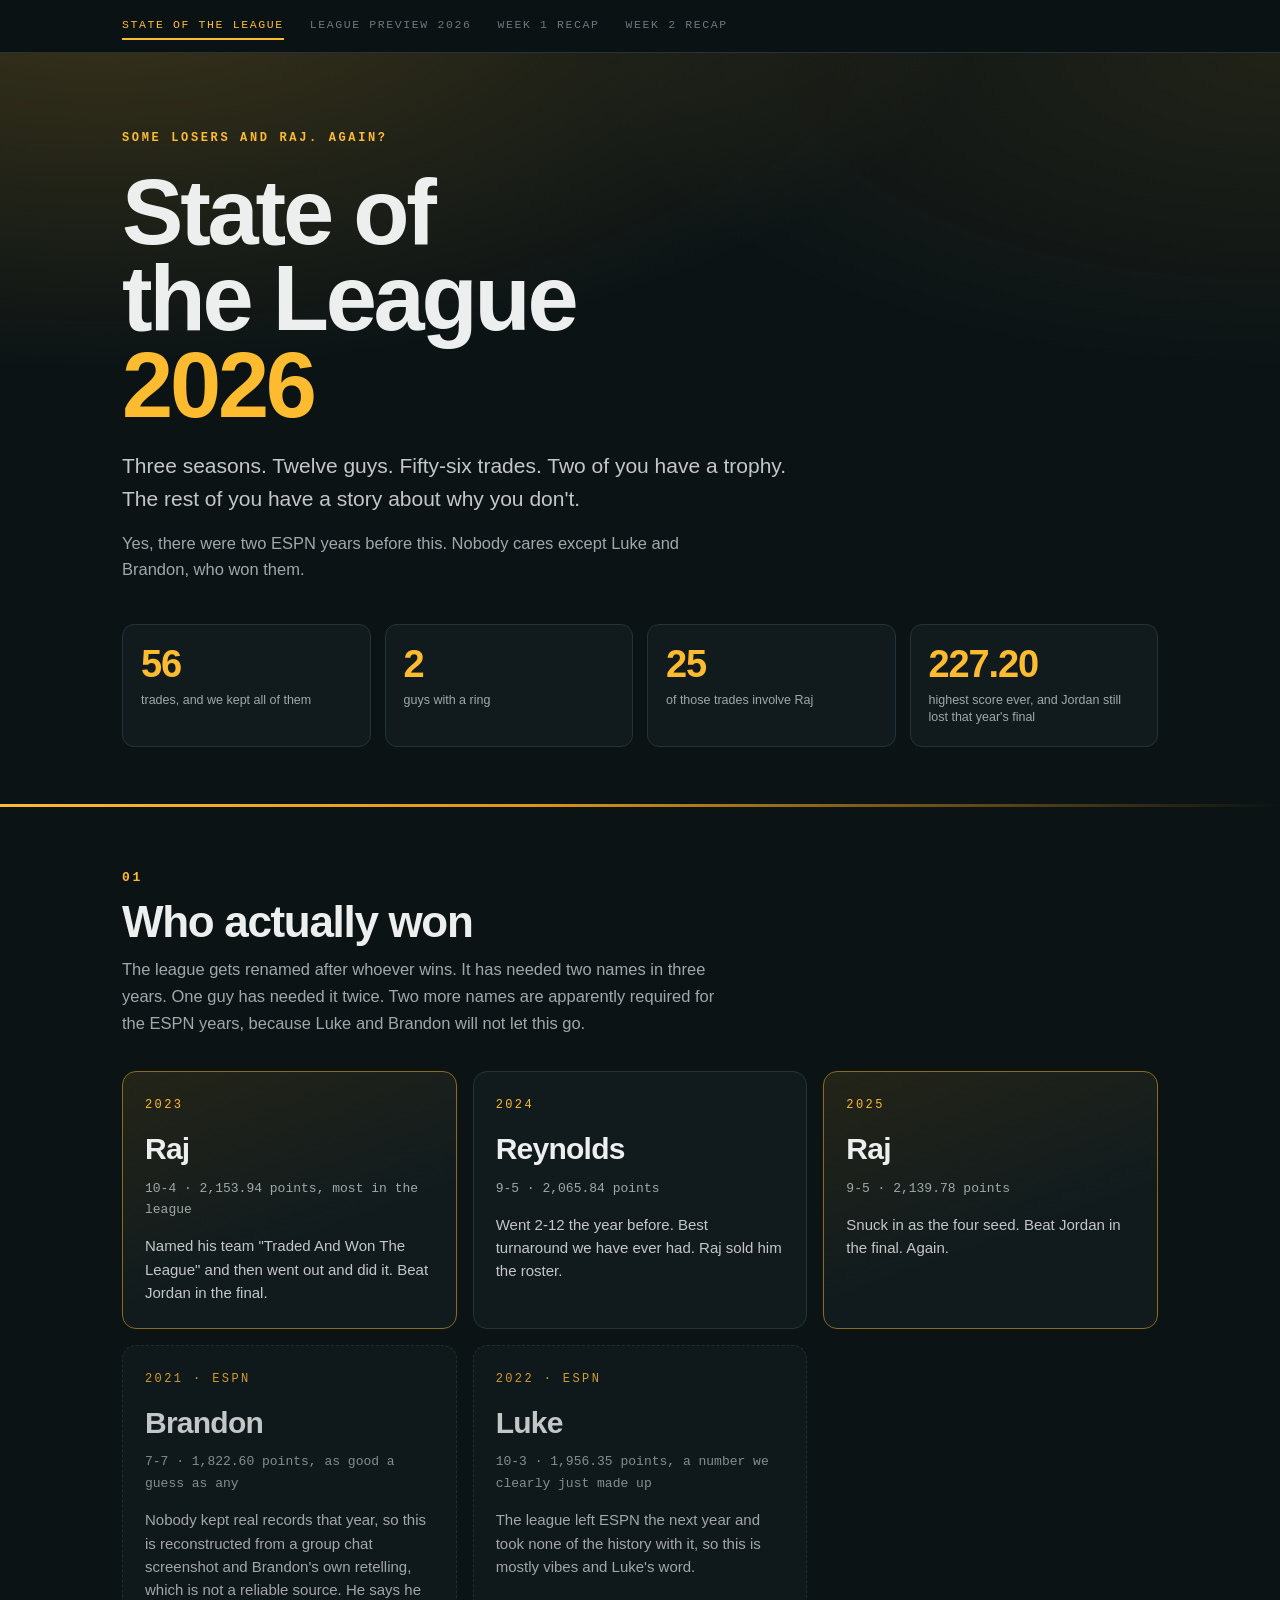
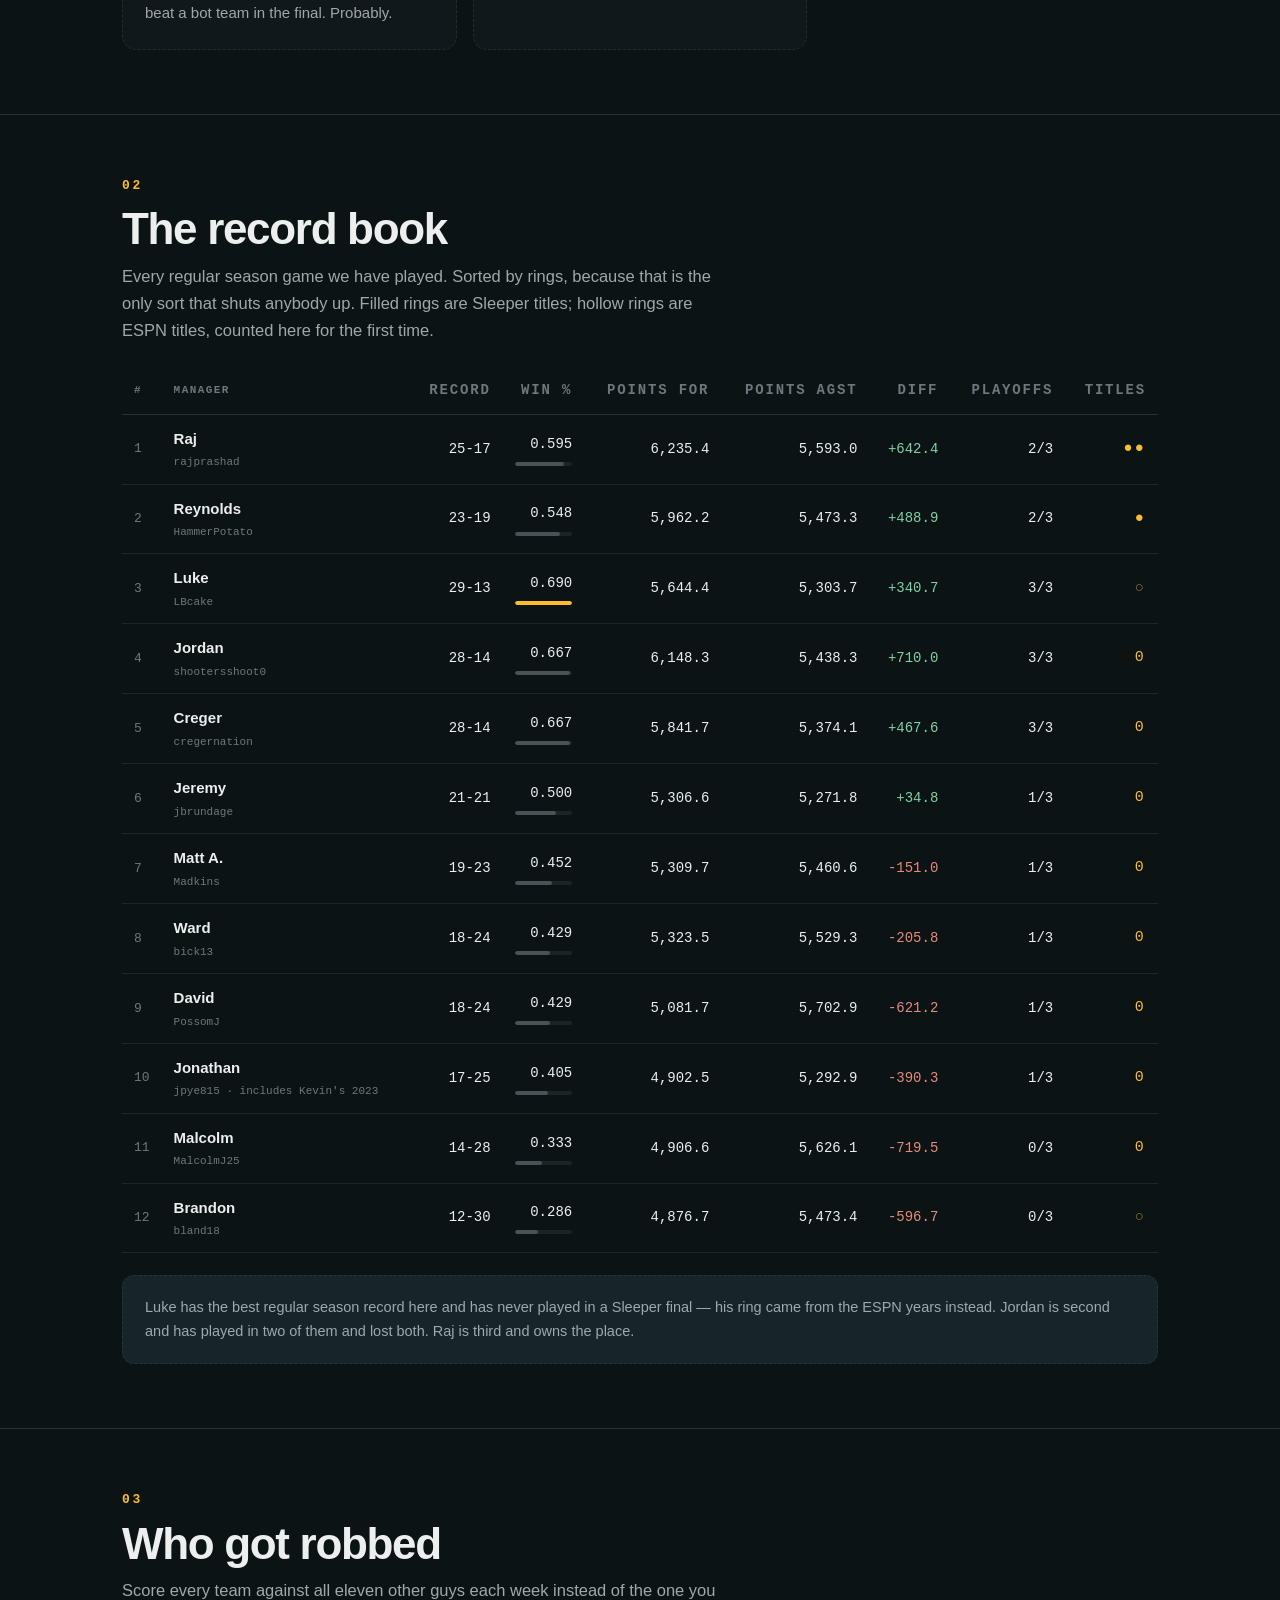
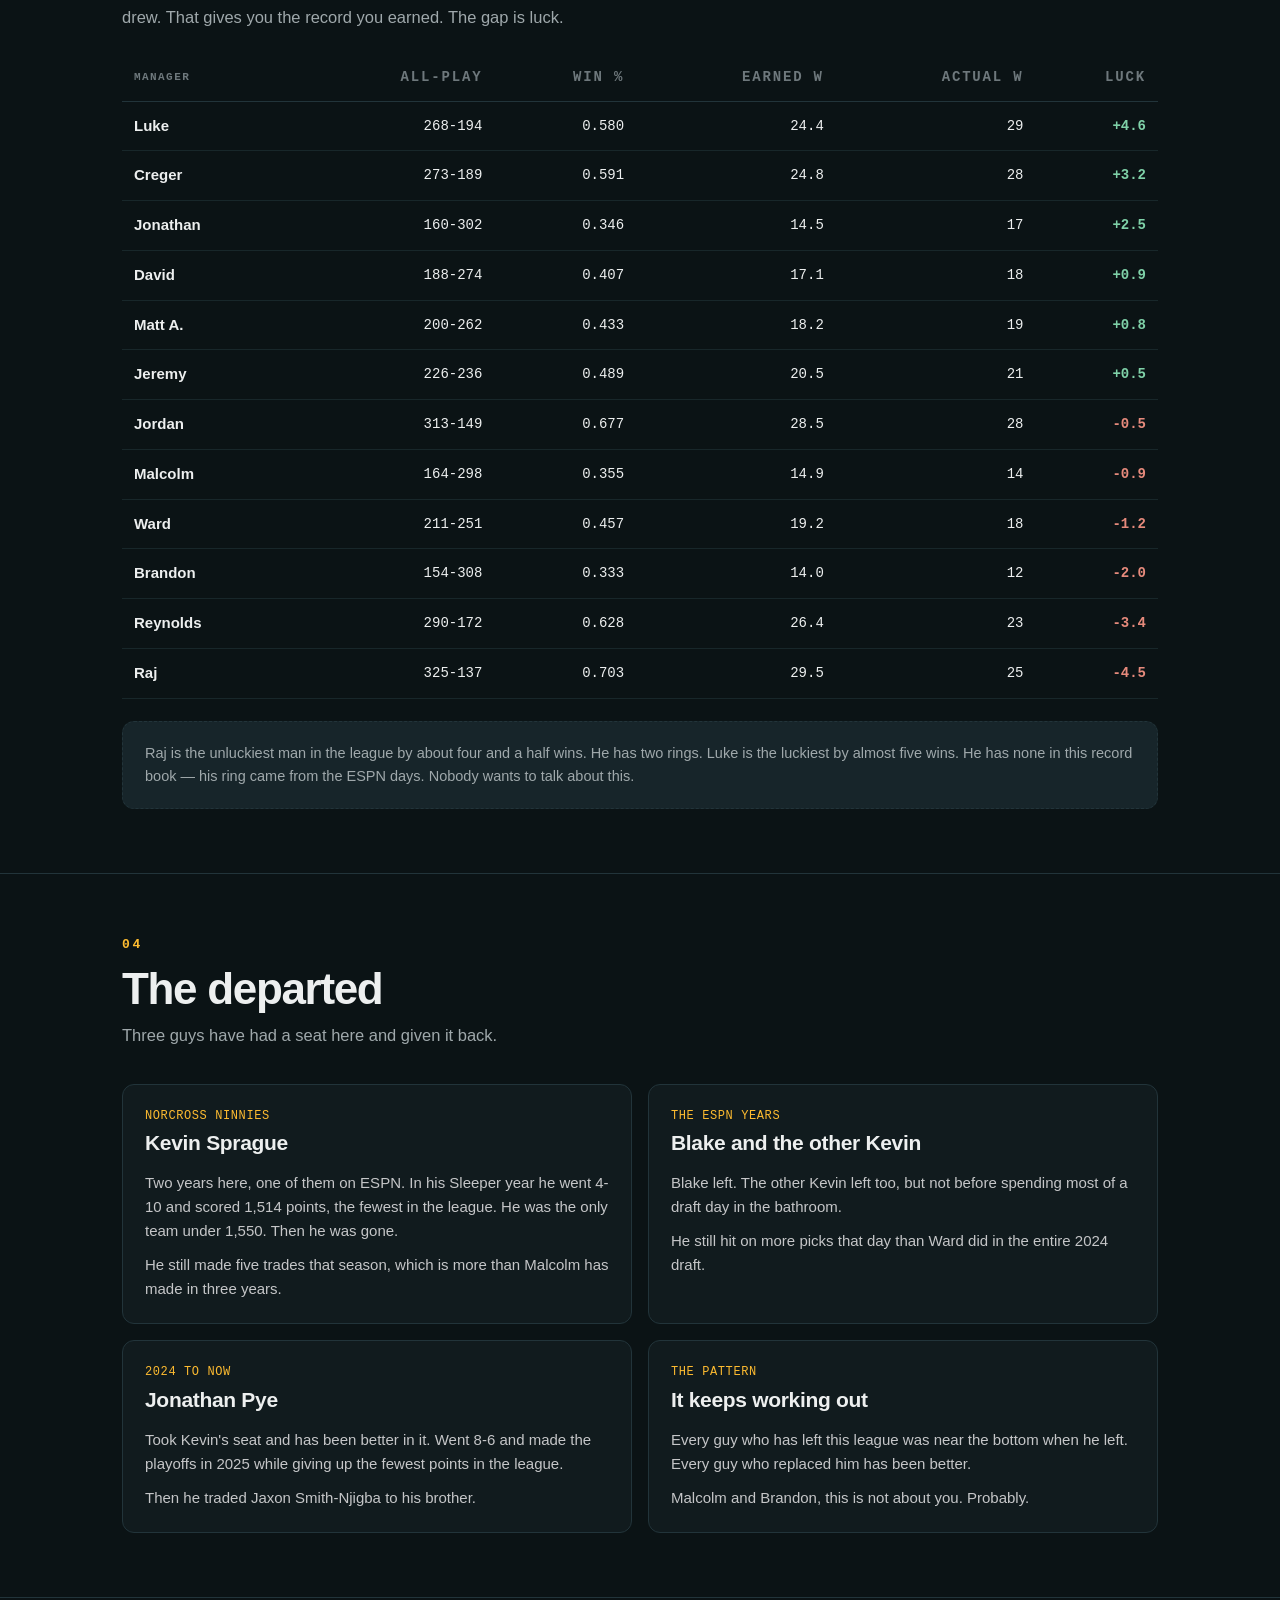
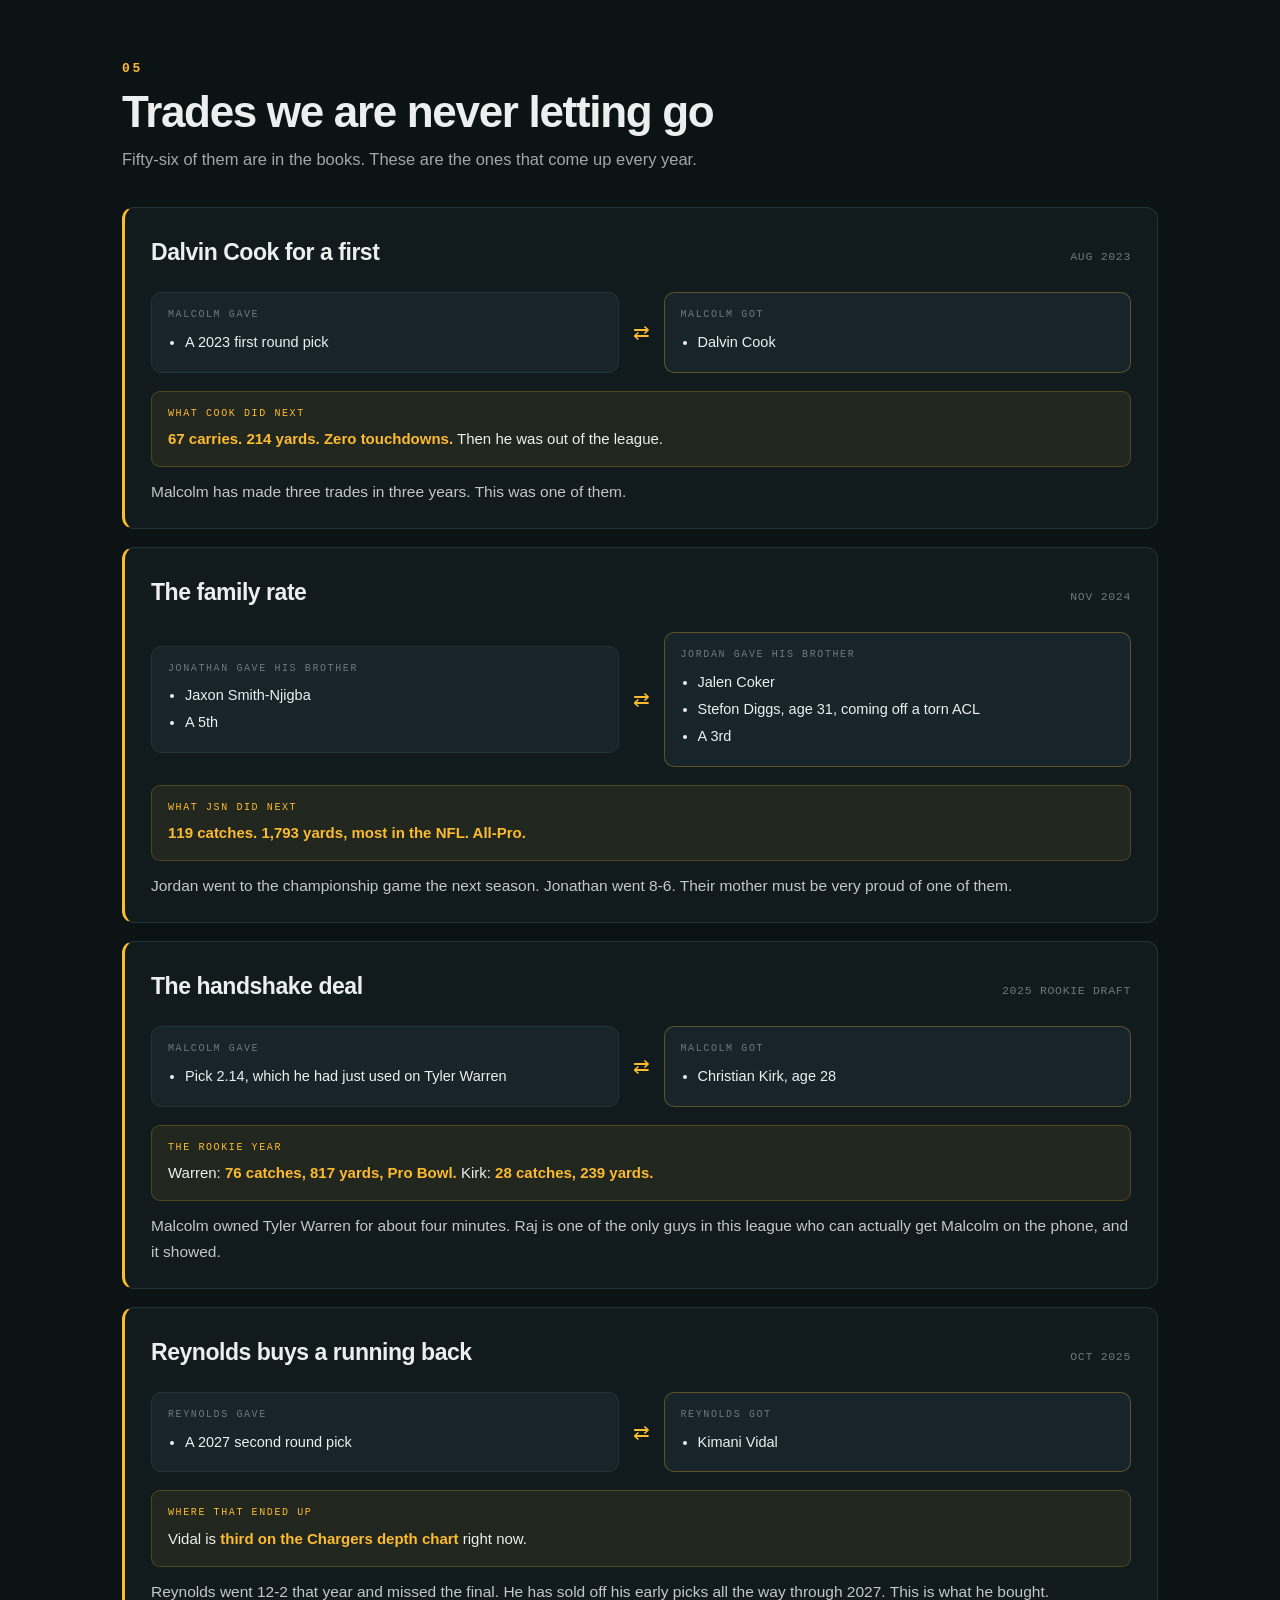
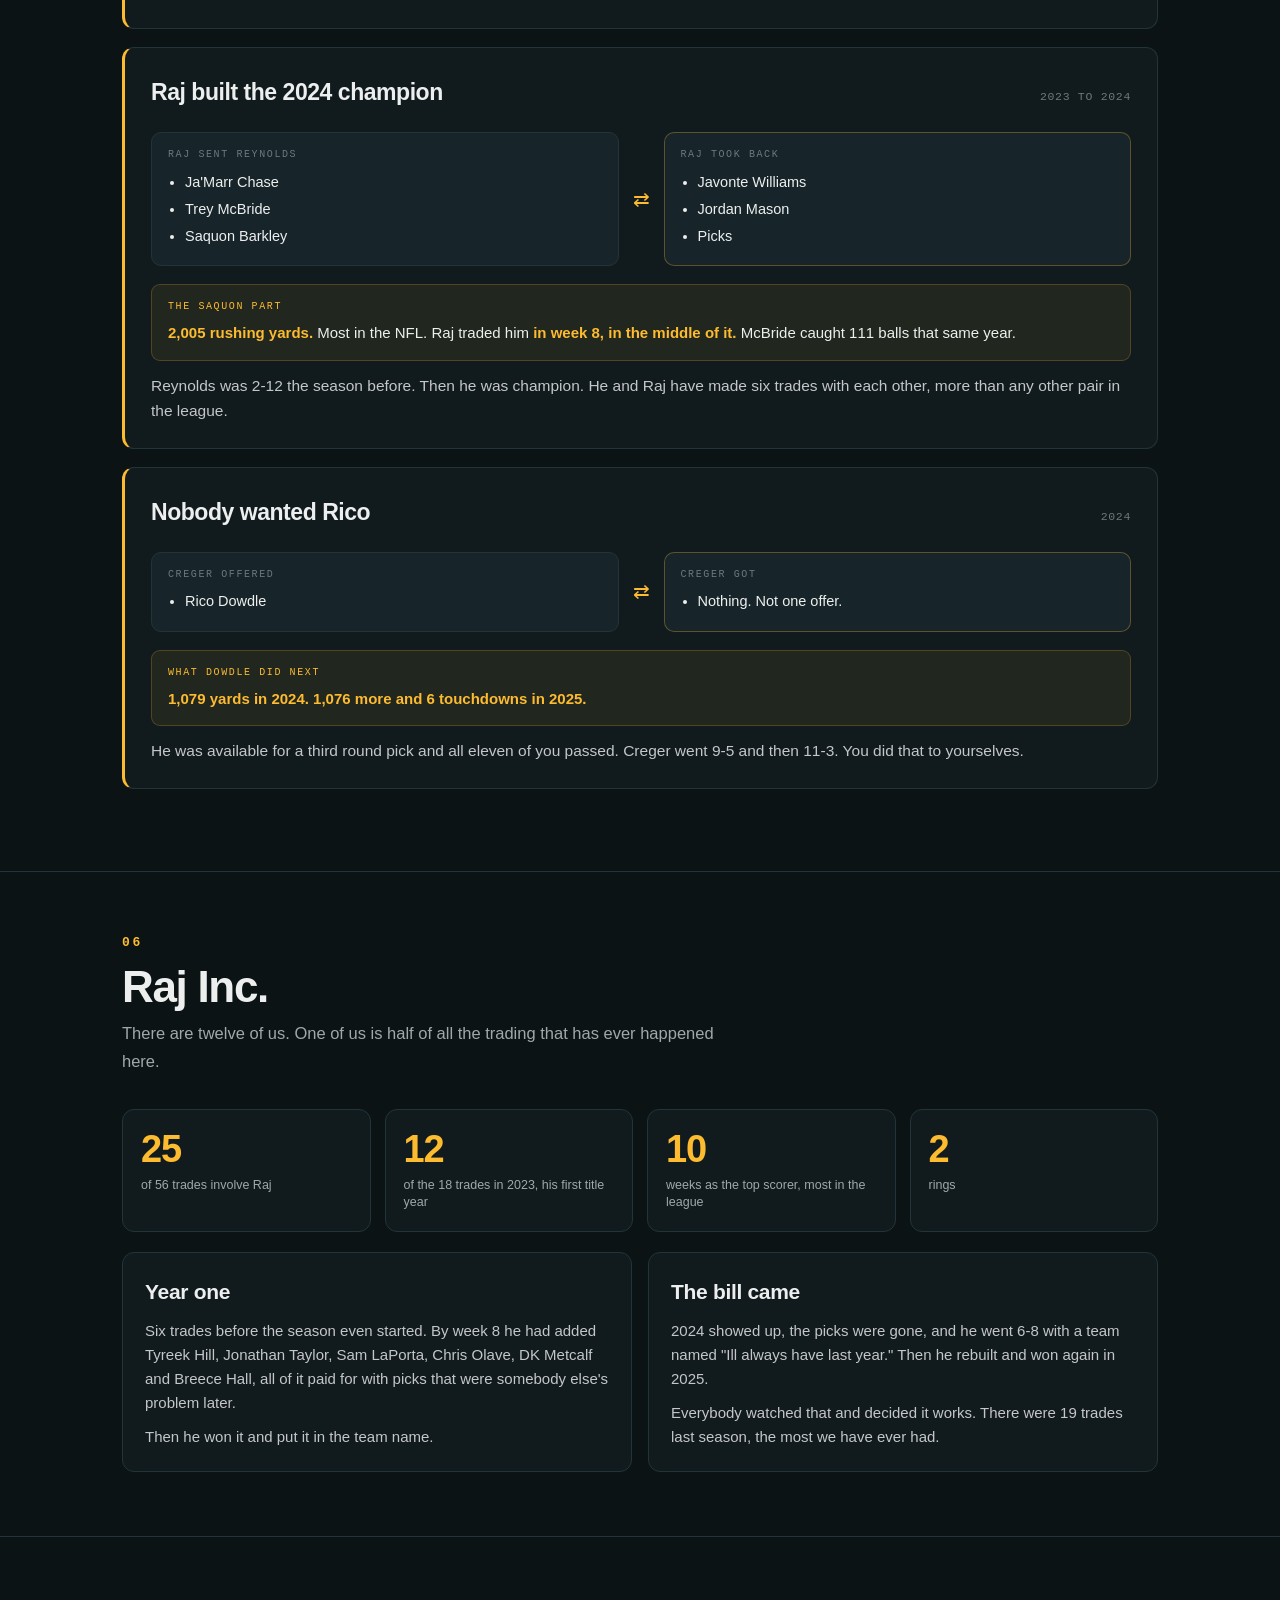
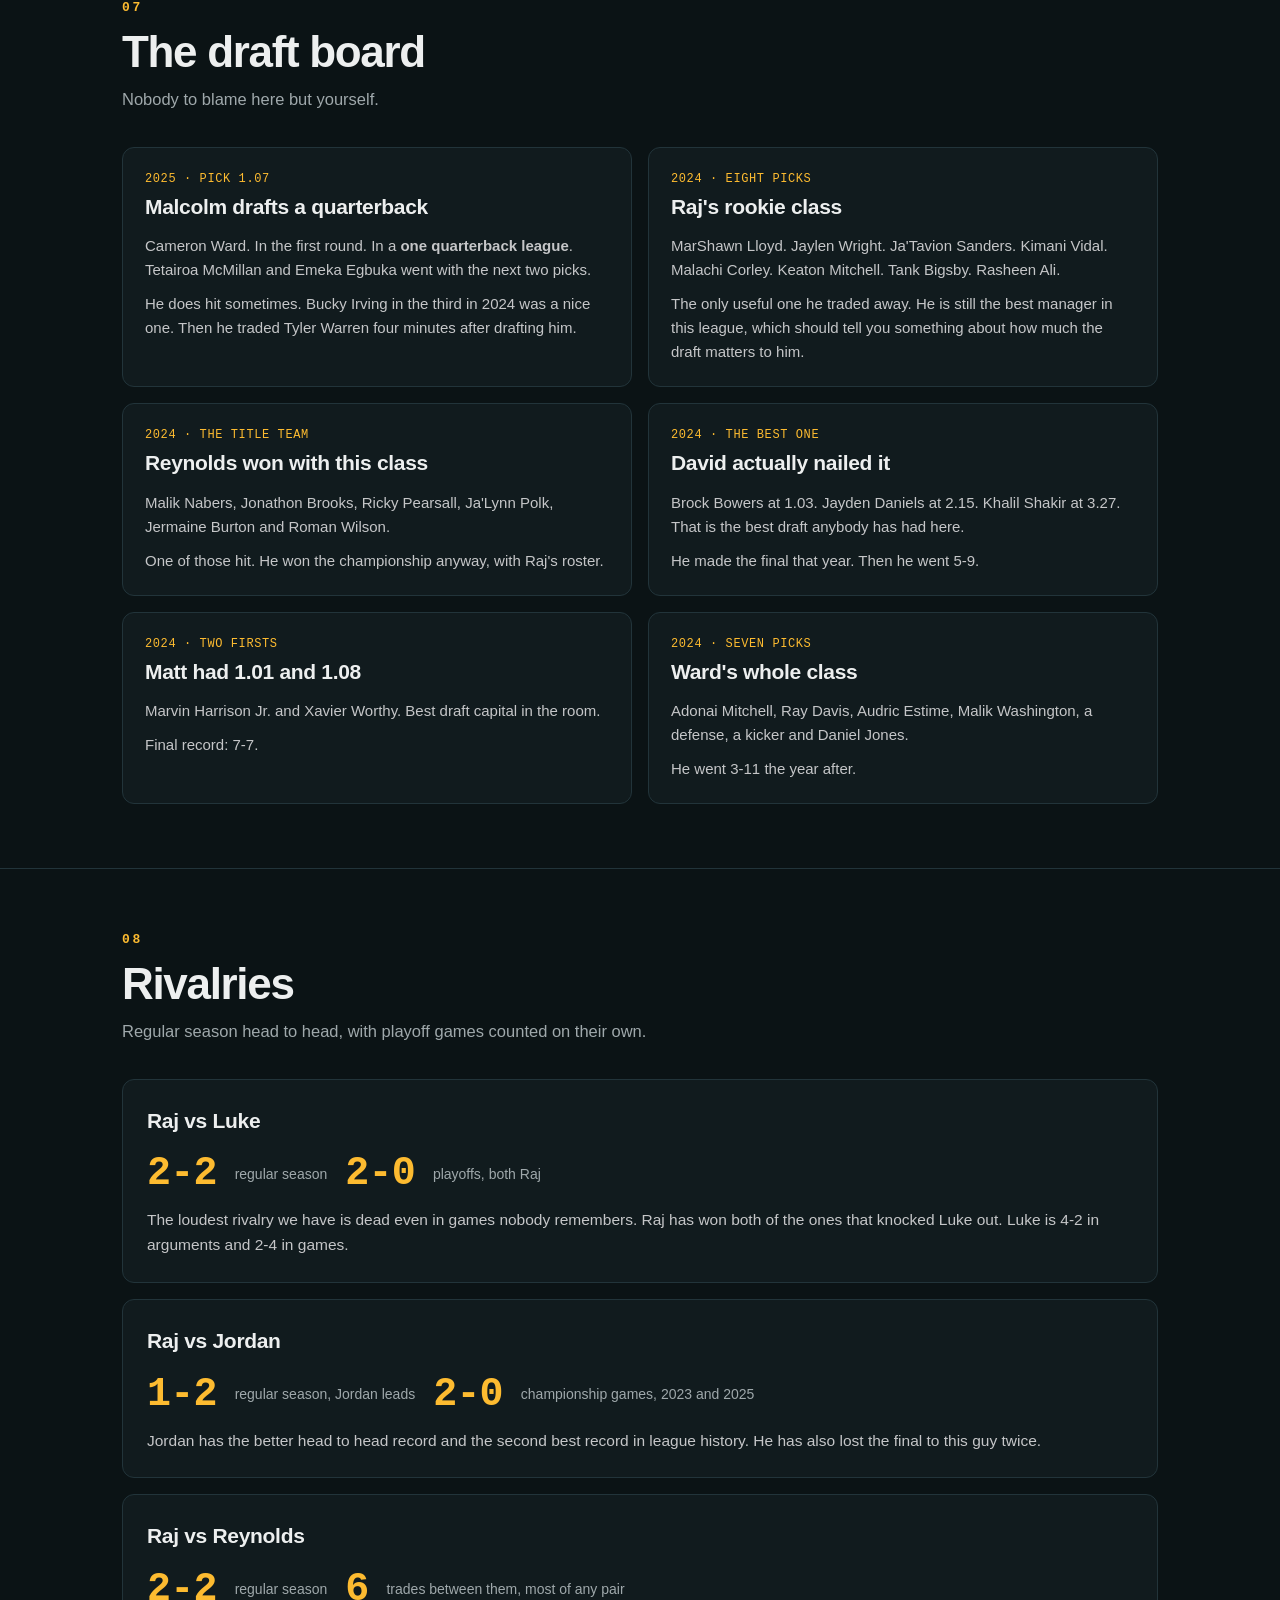
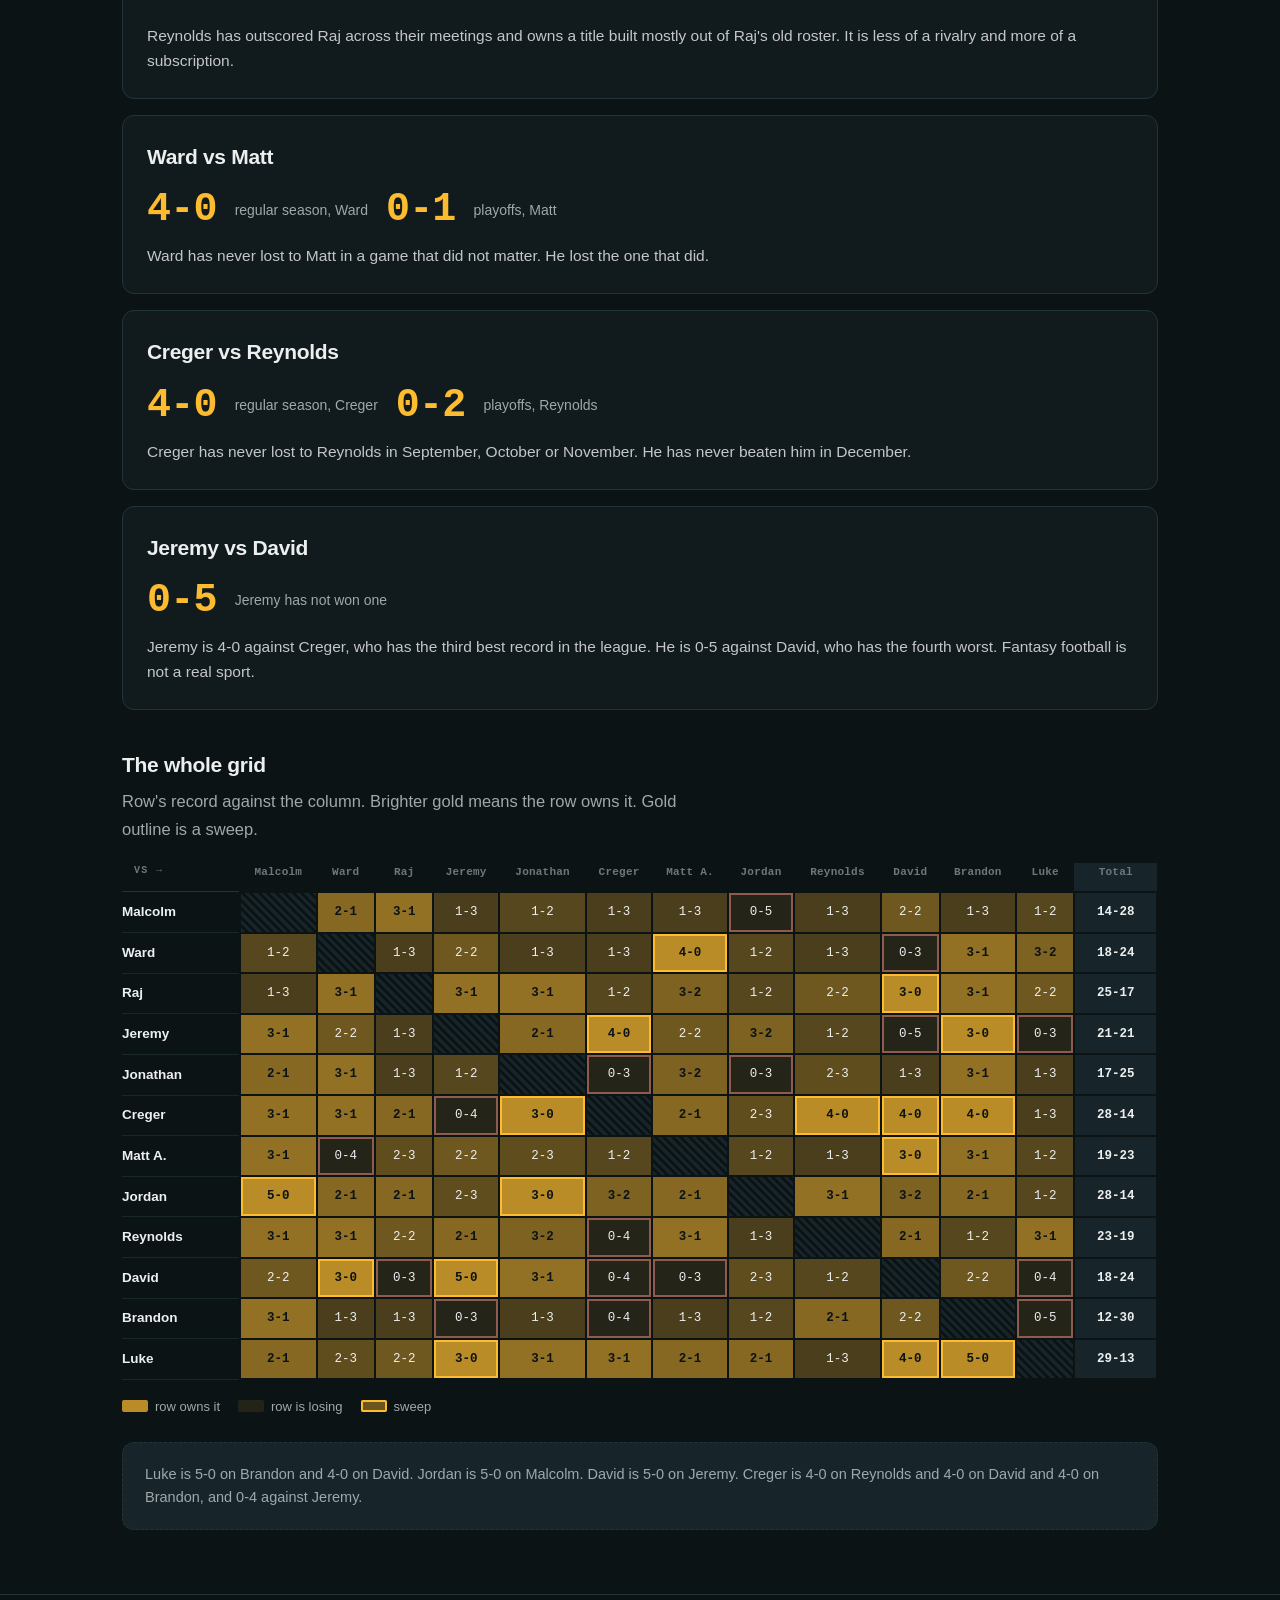
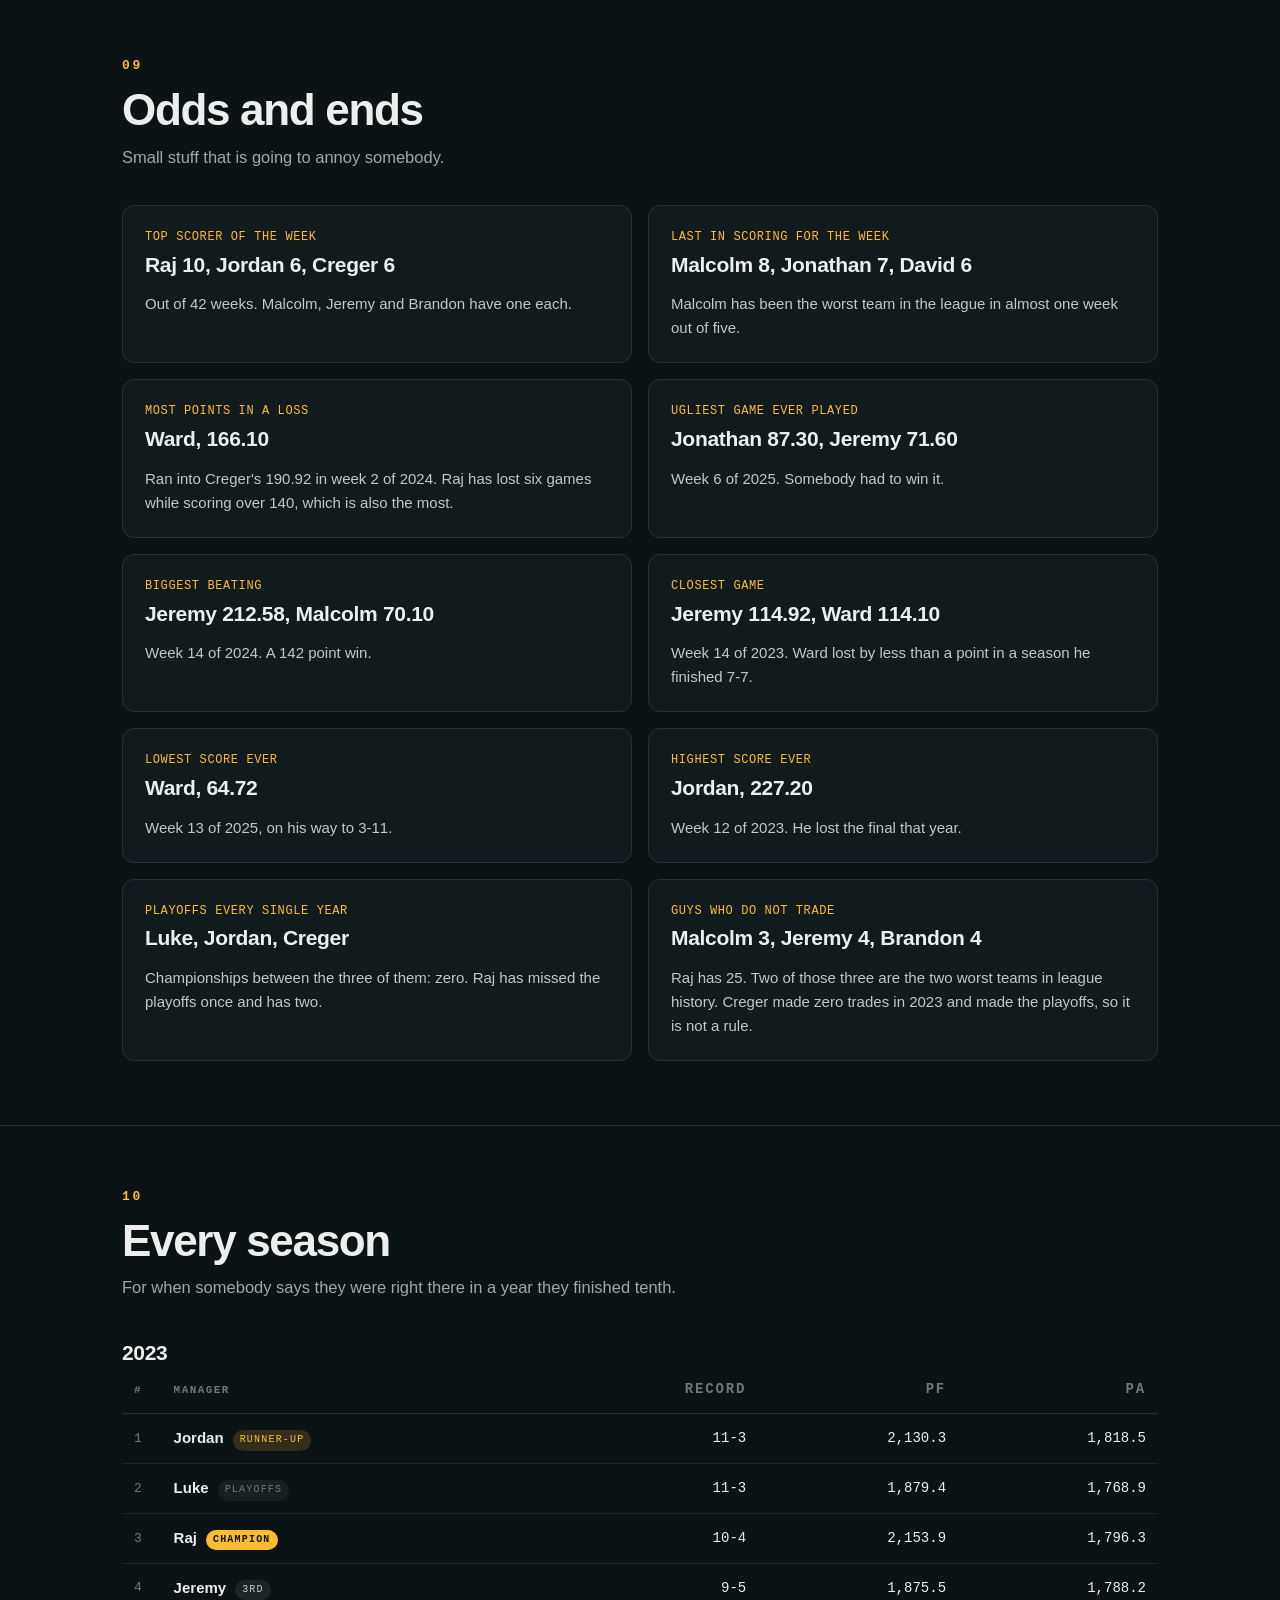
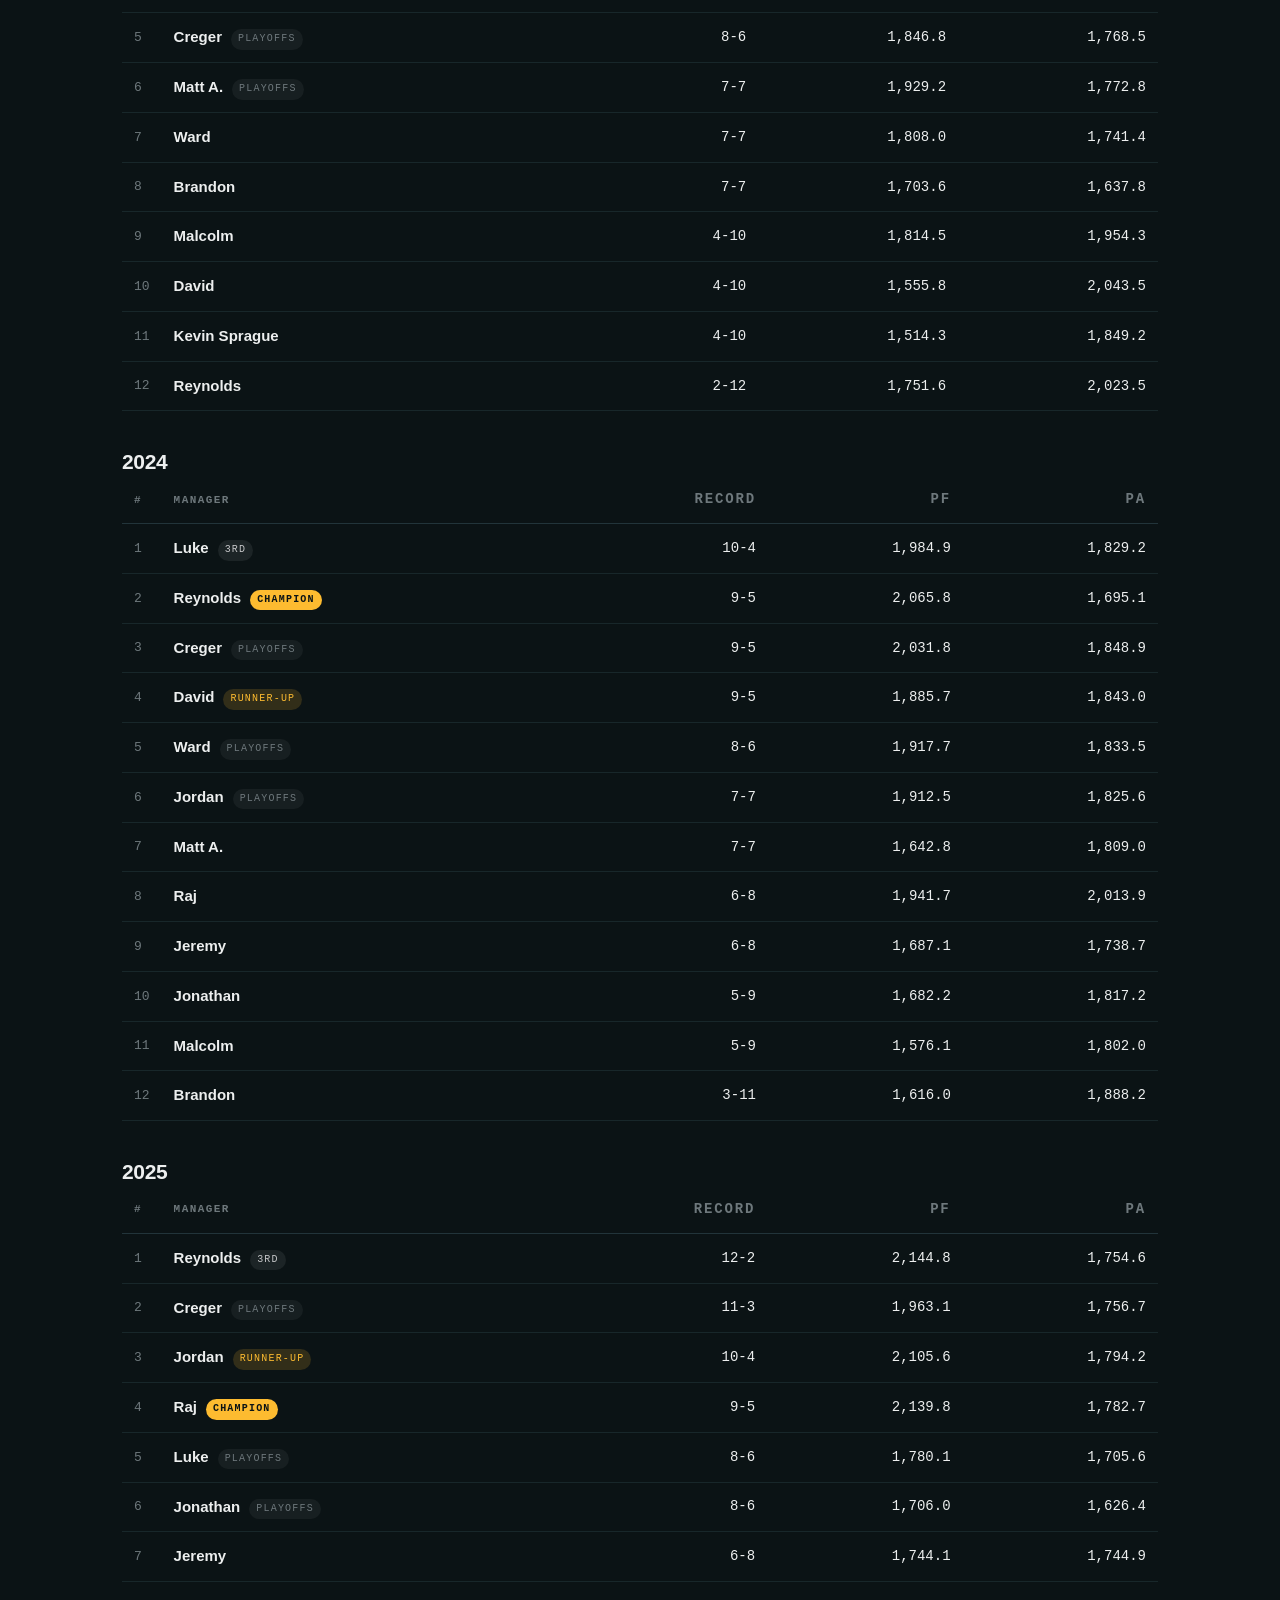
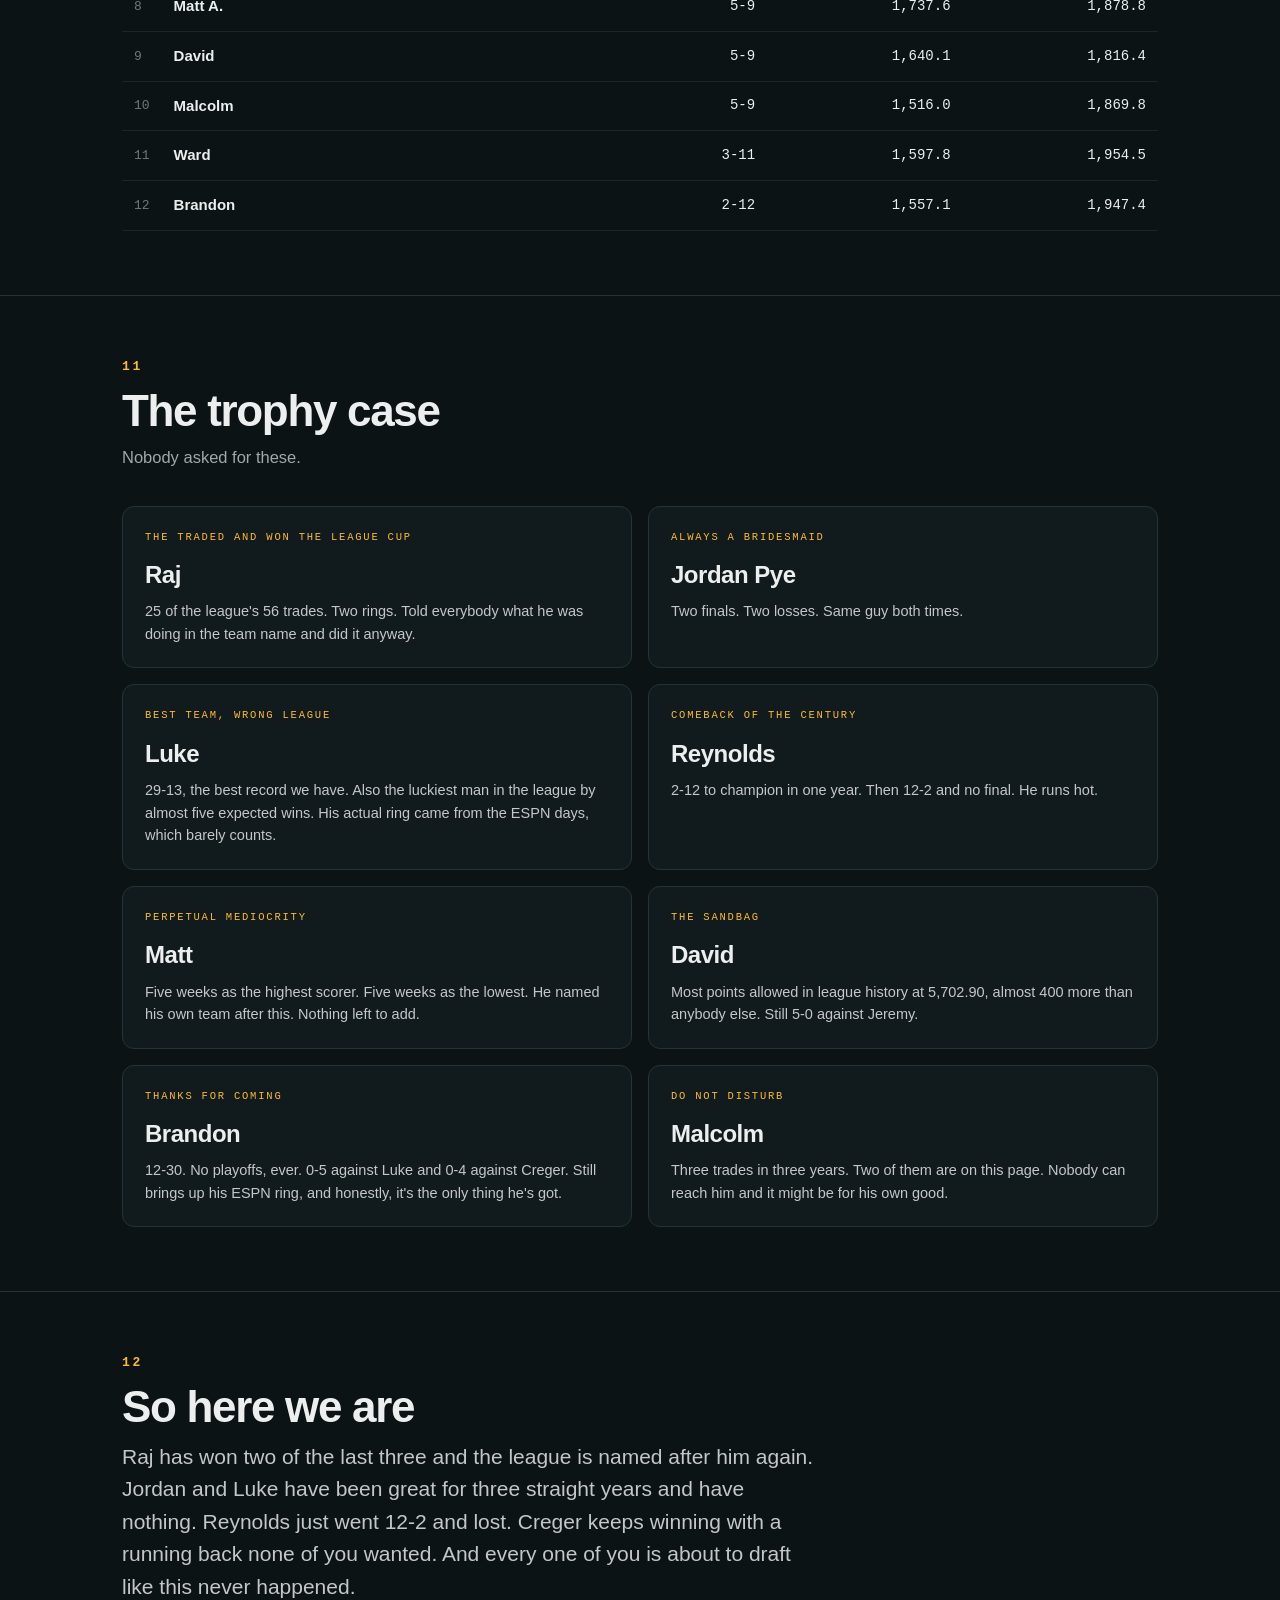
==== index.html @ 1a4f8076 "Add Week 2 Recap page; add it to the nav on all pages - New week-2-recap.html: Season Power Rankings" ====
<!DOCTYPE html>
<html lang="en" data-palette="#FDBB30">
<head>
<meta charset="utf-8">
<meta name="viewport" content="width=device-width, initial-scale=1">
<title>State of the League 2026 - some losers and Raj. Again?</title>
<style>
:root{
  --black:#0B1315; --surface:#111B1E; --raised:#17252A; --line:#22343A;
  --gold:#FDBB30; --gold-deep:#D9971C; --gold-dim:#8A6A1C;
  --ink:#EDEFEF; --muted:#9FA8AB; --dim:#6E787C; --grey:#C5C6C8;
  --pos:#7FD1A8; --neg:#E68A7C;
  --mono:ui-monospace,"SF Mono",SFMono-Regular,Menlo,Consolas,monospace;
  --sans:"Inter",-apple-system,BlinkMacSystemFont,"Segoe UI",Roboto,Helvetica,Arial,sans-serif;
}
*{box-sizing:border-box}
html{-webkit-text-size-adjust:100%}
body{
  margin:0;background:var(--black);color:var(--ink);
  font-family:var(--sans);font-size:17px;line-height:1.65;
  -webkit-font-smoothing:antialiased;
}
.wrap{max-width:1080px;margin:0 auto;padding:0 22px}
section{padding:64px 0;border-top:1px solid var(--line)}
section:first-of-type{border-top:none}

/* ---------- hero ---------- */
.hero{
  position:relative;overflow:hidden;padding:76px 0 60px;
  background:
    radial-gradient(120% 90% at 8% -10%, rgba(253,187,48,.20) 0%, rgba(253,187,48,0) 58%),
    radial-gradient(90% 70% at 100% 0%, rgba(253,187,48,.09) 0%, rgba(253,187,48,0) 60%),
    var(--black);
  border-top:none;
}
.hero::after{
  content:"";position:absolute;left:0;right:0;bottom:0;height:3px;
  background:linear-gradient(90deg,var(--gold) 0%,var(--gold-deep) 42%,rgba(253,187,48,0) 100%);
}
.eyebrow{
  font-family:var(--mono);font-size:12px;letter-spacing:.22em;text-transform:uppercase;
  color:var(--gold);margin:0 0 20px;font-weight:600;
}
h1{
  font-size:clamp(44px,9.2vw,92px);line-height:.94;letter-spacing:-.035em;
  margin:0 0 22px;font-weight:800;
}
h1 .g{color:var(--gold);display:block}
.dek{font-size:clamp(17px,2.3vw,21px);color:var(--grey);max-width:60ch;margin:0 0 8px;line-height:1.55}
.stamp{
  font-family:var(--mono);font-size:12px;color:var(--dim);
  margin-top:26px;letter-spacing:.05em;
}

/* ---------- kpi ---------- */
.kpis{display:grid;grid-template-columns:repeat(4,1fr);gap:14px;margin-top:42px}
.kpi{background:var(--surface);border:1px solid var(--line);border-radius:12px;padding:20px 18px}
.kpi .v{font-size:38px;font-weight:800;letter-spacing:-.03em;color:var(--gold);line-height:1}
.kpi .k{font-size:12.5px;color:var(--muted);margin-top:9px;line-height:1.35}

/* ---------- headings ---------- */
h2{
  font-size:clamp(29px,4.6vw,44px);letter-spacing:-.03em;line-height:1.06;
  margin:0 0 10px;font-weight:800;
}
h2 .n{
  font-family:var(--mono);font-size:13px;color:var(--gold);display:block;
  letter-spacing:.2em;margin-bottom:14px;font-weight:600;
}
.sub{color:var(--muted);max-width:66ch;margin:0 0 34px;font-size:16.5px}
h3{font-size:21px;letter-spacing:-.015em;margin:0 0 8px;font-weight:700}

/* ---------- champs ---------- */
.champs{display:grid;grid-template-columns:repeat(3,1fr);gap:16px}
.champ{
  background:var(--surface);border:1px solid var(--line);border-radius:14px;
  padding:24px 22px;position:relative;overflow:hidden;
}
.champ.two{border-color:var(--gold-dim);background:linear-gradient(160deg,rgba(253,187,48,.10),var(--surface) 62%)}
.champ.espn{border-style:dashed;opacity:.82}
.champ .yr{font-family:var(--mono);font-size:12px;color:var(--gold);letter-spacing:.2em}
.champ .who{font-size:30px;font-weight:800;letter-spacing:-.025em;margin:8px 0 4px}
.champ .rec{font-family:var(--mono);font-size:13px;color:var(--muted)}
.champ p{font-size:15px;color:var(--grey);margin:14px 0 0;line-height:1.55}

/* ---------- tables ---------- */
.tablewrap{overflow-x:auto;-webkit-overflow-scrolling:touch;margin:0 -22px;padding:0 22px}
table{border-collapse:collapse;width:100%;font-size:15px;min-width:640px}
th{
  text-align:left;font-family:var(--mono);font-size:11px;letter-spacing:.13em;
  text-transform:uppercase;color:var(--dim);font-weight:600;
  padding:0 12px 12px;border-bottom:1px solid var(--line);white-space:nowrap;
}
td{padding:12px;border-bottom:1px solid rgba(34,52,58,.6);vertical-align:middle}
tbody tr:hover td{background:rgba(253,187,48,.05)}
.num{font-family:var(--mono);font-size:14px;text-align:right;white-space:nowrap}
th.num{text-align:right}
.rk{font-family:var(--mono);color:var(--dim);font-size:13px;width:34px}
.who b{font-weight:700}
.who .hd{display:block;font-family:var(--mono);font-size:11px;color:var(--dim);margin-top:2px}
.pos{color:var(--pos)} .neg{color:var(--neg)}
.rings{color:var(--gold);letter-spacing:.15em;font-size:15px}
.rings .espn{opacity:.6;cursor:help}
.bar{display:block;height:4px;background:rgba(255,255,255,.07);border-radius:2px;margin-top:6px;overflow:hidden}
.bar i{display:block;height:100%;border-radius:2px}
.tag{
  display:inline-block;font-family:var(--mono);font-size:10px;letter-spacing:.12em;
  text-transform:uppercase;padding:2px 7px;border-radius:20px;margin-left:9px;vertical-align:1px;
}
.tag.ch{background:var(--gold);color:#0B1315;font-weight:700}
.tag.ru{background:rgba(253,187,48,.16);color:var(--gold)}
.tag.th{background:rgba(255,255,255,.07);color:var(--grey)}
.tag.po{background:rgba(255,255,255,.05);color:var(--dim)}

/* ---------- matrix ---------- */
.matrix{min-width:820px;font-size:13px}
.matrix th.corner{font-size:10px;color:var(--dim)}
.matrix th.mh{padding:0 0 10px;text-align:center;vertical-align:bottom}
.matrix th.mh span{display:inline-block;font-size:11px;letter-spacing:.02em;text-transform:none}
.matrix th.mr{
  text-align:left;padding:8px 12px 8px 0;font-family:var(--sans);font-size:13.5px;
  text-transform:none;letter-spacing:0;color:var(--ink);font-weight:700;
  border-bottom:1px solid rgba(34,52,58,.6);white-space:nowrap;
}
.matrix td{
  text-align:center;font-family:var(--mono);font-size:12.5px;padding:9px 6px;
  border:2px solid var(--black);border-radius:0;color:var(--ink);
}
.matrix td.self{background:repeating-linear-gradient(45deg,#17252A,#17252A 3px,#0B1315 3px,#0B1315 6px)}
.matrix td.none{color:var(--dim);background:var(--surface)}
.matrix td.sweep{box-shadow:inset 0 0 0 2px var(--gold);font-weight:700}
.matrix td.swept{box-shadow:inset 0 0 0 2px rgba(230,138,124,.55)}
.matrix td.tot,.matrix th.tot{background:var(--raised);font-weight:700}
.legend{display:flex;gap:18px;flex-wrap:wrap;align-items:center;margin-top:16px;font-size:13px;color:var(--muted)}
.legend .sw{display:inline-block;width:26px;height:12px;border-radius:2px;margin-right:7px;vertical-align:-1px}

/* ---------- trade cards ---------- */
.trade{
  background:var(--surface);border:1px solid var(--line);border-left:3px solid var(--gold);
  border-radius:12px;padding:26px 26px 24px;margin-bottom:18px;
}
.trade .hd{display:flex;justify-content:space-between;align-items:baseline;gap:16px;flex-wrap:wrap;margin-bottom:6px}
.trade .ttl{font-size:23px;font-weight:800;letter-spacing:-.02em}
.trade .date{font-family:var(--mono);font-size:11.5px;color:var(--dim);letter-spacing:.06em;white-space:nowrap}
.swap{display:grid;grid-template-columns:1fr auto 1fr;gap:14px;align-items:center;margin:20px 0 18px}
.side{background:var(--raised);border:1px solid var(--line);border-radius:10px;padding:14px 16px}
.side .lbl{font-family:var(--mono);font-size:10px;letter-spacing:.16em;text-transform:uppercase;color:var(--dim);margin-bottom:7px}
.side ul{margin:0;padding-left:17px}
.side li{font-size:14.5px;margin:3px 0}
.side.got{border-color:rgba(253,187,48,.3)}
.arrow{color:var(--gold);font-size:20px;text-align:center}
.receipt{
  background:rgba(253,187,48,.07);border:1px solid rgba(253,187,48,.22);
  border-radius:9px;padding:14px 16px;font-size:15px;margin-bottom:12px;
}
.receipt b{color:var(--gold)}
.receipt .rl{font-family:var(--mono);font-size:10px;letter-spacing:.16em;text-transform:uppercase;color:var(--gold);display:block;margin-bottom:5px}
.kick{font-size:15.5px;color:var(--grey);margin:0}
.kick b{color:var(--ink)}

/* ---------- generic cards ---------- */
.cards{display:grid;grid-template-columns:repeat(2,1fr);gap:16px}
.card{background:var(--surface);border:1px solid var(--line);border-radius:12px;padding:22px 22px}
.card p{font-size:15px;color:var(--grey);margin:10px 0 0;line-height:1.6}
.card .meta{font-family:var(--mono);font-size:12px;color:var(--gold);letter-spacing:.05em}
.awards{display:grid;grid-template-columns:repeat(2,1fr);gap:16px}
.award{background:var(--surface);border:1px solid var(--line);border-radius:12px;padding:22px;position:relative}
.award .nm{font-family:var(--mono);font-size:10.5px;letter-spacing:.17em;text-transform:uppercase;color:var(--gold);margin-bottom:9px}
.award .win{font-size:24px;font-weight:800;letter-spacing:-.02em;margin-bottom:6px}
.award p{font-size:14.5px;color:var(--grey);margin:0;line-height:1.55}

.riv{background:var(--surface);border:1px solid var(--line);border-radius:12px;padding:24px;margin-bottom:16px}
.score{display:flex;align-items:center;gap:18px;margin:16px 0 14px;flex-wrap:wrap}
.score .s{font-family:var(--mono);font-size:40px;font-weight:700;letter-spacing:-.02em;color:var(--gold);line-height:1}
.score .lbl{font-size:14px;color:var(--muted);line-height:1.4}
.riv p{font-size:15.5px;color:var(--grey);margin:0;line-height:1.6}

.note{
  background:var(--raised);border:1px dashed var(--line);border-radius:12px;
  padding:20px 22px;font-size:14.5px;color:var(--muted);line-height:1.6;
}
.note b{color:var(--grey)}
.nav{border-bottom:1px solid var(--line);background:rgba(11,19,21,.9);backdrop-filter:blur(8px);
  position:sticky;top:0;z-index:20}
.nav .wrap{display:flex;gap:26px;align-items:center;height:52px;overflow-x:auto;scrollbar-width:none}
.nav .wrap::-webkit-scrollbar{display:none}
.nav a{font-family:var(--mono);font-size:11.5px;letter-spacing:.14em;text-transform:uppercase;
  color:var(--dim);text-decoration:none;padding:4px 0;border-bottom:2px solid transparent;
  white-space:nowrap;flex:none}
.nav a:hover{color:var(--grey)}
.nav a.on{color:var(--gold);border-bottom-color:var(--gold)}
footer{padding:52px 0 70px;border-top:1px solid var(--line);color:var(--dim);font-size:13.5px;line-height:1.7}
footer b{color:var(--muted)}
.pending{color:var(--gold)}

@media(max-width:860px){
  .kpis{grid-template-columns:repeat(2,1fr)}
  .champs{grid-template-columns:1fr}
  .cards,.awards{grid-template-columns:1fr}
  .swap{grid-template-columns:1fr;gap:10px}
  .arrow{transform:rotate(90deg);font-size:17px}
  body{font-size:16px}
  section{padding:50px 0}
}
</style>
</head>
<body>

<nav class="nav"><div class="wrap">
  <a href="index.html" class="on">State of the League</a>
  <a href="draft-2026.html">League Preview 2026</a>
  <a href="week-1-recap.html">Week 1 Recap</a>
  <a href="week-2-recap.html">Week 2 Recap</a>
</div></nav>

<!-- ============ HERO ============ -->
<div class="hero">
  <div class="wrap">
    <p class="eyebrow">some losers and Raj. Again?</p>
    <h1>State of<br>the League<span class="g">2026</span></h1>
    <p class="dek">Three seasons. Twelve guys. Fifty-six trades. Two of you have a trophy.
      The rest of you have a story about why you don't.</p>
    <p class="dek" style="font-size:16.5px;color:var(--muted);margin-top:16px;max-width:62ch">
      Yes, there were two ESPN years before this. Nobody cares except Luke and Brandon, who won them.</p>
    <div class="kpis">
      <div class="kpi"><div class="v">56</div><div class="k">trades, and we kept all of them</div></div>
      <div class="kpi"><div class="v">2</div><div class="k">guys with a ring</div></div>
      <div class="kpi"><div class="v">25</div><div class="k">of those trades involve Raj</div></div>
      <div class="kpi"><div class="v">227.20</div><div class="k">highest score ever, and Jordan still lost that year's final</div></div>
    </div>
  </div>
</div>

<!-- ============ CHAMPS ============ -->
<section><div class="wrap">
  <h2><span class="n">01</span>Who actually won</h2>
  <p class="sub">The league gets renamed after whoever wins. It has needed two names in three
    years. One guy has needed it twice. Two more names are apparently required for the ESPN
    years, because Luke and Brandon will not let this go.</p>
  <div class="champs">
    <div class="champ two">
      <div class="yr">2023</div><div class="who">Raj</div>
      <div class="rec">10-4 · 2,153.94 points, most in the league</div>
      <p>Named his team "Traded And Won The League" and then went out and did it. Beat Jordan
        in the final.</p>
    </div>
    <div class="champ">
      <div class="yr">2024</div><div class="who">Reynolds</div>
      <div class="rec">9-5 · 2,065.84 points</div>
      <p>Went 2-12 the year before. Best turnaround we have ever had. Raj sold him the
        roster.</p>
    </div>
    <div class="champ two">
      <div class="yr">2025</div><div class="who">Raj</div>
      <div class="rec">9-5 · 2,139.78 points</div>
      <p>Snuck in as the four seed. Beat Jordan in the final. Again.</p>
    </div>
    <div class="champ espn">
      <div class="yr">2021 · ESPN</div><div class="who">Brandon</div>
      <div class="rec">7-7 · 1,822.60 points, as good a guess as any</div>
      <p>Nobody kept real records that year, so this is reconstructed from a group chat
        screenshot and Brandon's own retelling, which is not a reliable source. He says he
        beat a bot team in the final. Probably.</p>
    </div>
    <div class="champ espn">
      <div class="yr">2022 · ESPN</div><div class="who">Luke</div>
      <div class="rec">10-3 · 1,956.35 points, a number we clearly just made up</div>
      <p>The league left ESPN the next year and took none of the history with it, so this is
        mostly vibes and Luke's word.</p>
    </div>
  </div>
</div></section>

<!-- ============ RECORD BOOK ============ -->
<section><div class="wrap">
  <h2><span class="n">02</span>The record book</h2>
  <p class="sub">Every regular season game we have played. Sorted by rings, because that is
    the only sort that shuts anybody up. Filled rings are Sleeper titles; hollow rings are
    ESPN titles, counted here for the first time.</p>
  <div class="tablewrap"><table>
    <thead><tr>
      <th>#</th><th>Manager</th><th class="num">Record</th><th class="num">Win %</th>
      <th class="num">Points For</th><th class="num">Points Agst</th><th class="num">Diff</th>
      <th class="num">Playoffs</th><th class="num">Titles</th>
    </tr></thead>
    <tbody>
<tr>
<td class="rk">1</td>
<td class="who"><b>Raj</b><span class="hd">rajprashad</span></td>
<td class="num">25-17</td>
<td class="num">0.595<span class="bar"><i style="width:86.2%;background:#4A5257"></i></span></td>
<td class="num">6,235.4</td>
<td class="num">5,593.0</td>
<td class="num pos">+642.4</td>
<td class="num">2/3</td>
<td class="num rings">●●</td>
</tr>
<tr>
<td class="rk">2</td>
<td class="who"><b>Reynolds</b><span class="hd">HammerPotato</span></td>
<td class="num">23-19</td>
<td class="num">0.548<span class="bar"><i style="width:79.3%;background:#4A5257"></i></span></td>
<td class="num">5,962.2</td>
<td class="num">5,473.3</td>
<td class="num pos">+488.9</td>
<td class="num">2/3</td>
<td class="num rings">●</td>
</tr>
<tr>
<td class="rk">3</td>
<td class="who"><b>Luke</b><span class="hd">LBcake</span></td>
<td class="num">29-13</td>
<td class="num">0.690<span class="bar"><i style="width:100.0%;background:#FDBB30"></i></span></td>
<td class="num">5,644.4</td>
<td class="num">5,303.7</td>
<td class="num pos">+340.7</td>
<td class="num">3/3</td>
<td class="num rings"><span class="espn" title="ESPN championship, not a Sleeper title">○</span></td>
</tr>
<tr>
<td class="rk">4</td>
<td class="who"><b>Jordan</b><span class="hd">shootersshoot0</span></td>
<td class="num">28-14</td>
<td class="num">0.667<span class="bar"><i style="width:96.6%;background:#4A5257"></i></span></td>
<td class="num">6,148.3</td>
<td class="num">5,438.3</td>
<td class="num pos">+710.0</td>
<td class="num">3/3</td>
<td class="num rings">0</td>
</tr>
<tr>
<td class="rk">5</td>
<td class="who"><b>Creger</b><span class="hd">cregernation</span></td>
<td class="num">28-14</td>
<td class="num">0.667<span class="bar"><i style="width:96.6%;background:#4A5257"></i></span></td>
<td class="num">5,841.7</td>
<td class="num">5,374.1</td>
<td class="num pos">+467.6</td>
<td class="num">3/3</td>
<td class="num rings">0</td>
</tr>
<tr>
<td class="rk">6</td>
<td class="who"><b>Jeremy</b><span class="hd">jbrundage</span></td>
<td class="num">21-21</td>
<td class="num">0.500<span class="bar"><i style="width:72.4%;background:#4A5257"></i></span></td>
<td class="num">5,306.6</td>
<td class="num">5,271.8</td>
<td class="num pos">+34.8</td>
<td class="num">1/3</td>
<td class="num rings">0</td>
</tr>
<tr>
<td class="rk">7</td>
<td class="who"><b>Matt A.</b><span class="hd">Madkins</span></td>
<td class="num">19-23</td>
<td class="num">0.452<span class="bar"><i style="width:65.5%;background:#4A5257"></i></span></td>
<td class="num">5,309.7</td>
<td class="num">5,460.6</td>
<td class="num neg">-151.0</td>
<td class="num">1/3</td>
<td class="num rings">0</td>
</tr>
<tr>
<td class="rk">8</td>
<td class="who"><b>Ward</b><span class="hd">bick13</span></td>
<td class="num">18-24</td>
<td class="num">0.429<span class="bar"><i style="width:62.1%;background:#4A5257"></i></span></td>
<td class="num">5,323.5</td>
<td class="num">5,529.3</td>
<td class="num neg">-205.8</td>
<td class="num">1/3</td>
<td class="num rings">0</td>
</tr>
<tr>
<td class="rk">9</td>
<td class="who"><b>David</b><span class="hd">PossomJ</span></td>
<td class="num">18-24</td>
<td class="num">0.429<span class="bar"><i style="width:62.1%;background:#4A5257"></i></span></td>
<td class="num">5,081.7</td>
<td class="num">5,702.9</td>
<td class="num neg">-621.2</td>
<td class="num">1/3</td>
<td class="num rings">0</td>
</tr>
<tr>
<td class="rk">10</td>
<td class="who"><b>Jonathan</b><span class="hd">jpye815 · includes Kevin&#x27;s 2023</span></td>
<td class="num">17-25</td>
<td class="num">0.405<span class="bar"><i style="width:58.6%;background:#4A5257"></i></span></td>
<td class="num">4,902.5</td>
<td class="num">5,292.9</td>
<td class="num neg">-390.3</td>
<td class="num">1/3</td>
<td class="num rings">0</td>
</tr>
<tr>
<td class="rk">11</td>
<td class="who"><b>Malcolm</b><span class="hd">MalcolmJ25</span></td>
<td class="num">14-28</td>
<td class="num">0.333<span class="bar"><i style="width:48.3%;background:#4A5257"></i></span></td>
<td class="num">4,906.6</td>
<td class="num">5,626.1</td>
<td class="num neg">-719.5</td>
<td class="num">0/3</td>
<td class="num rings">0</td>
</tr>
<tr>
<td class="rk">12</td>
<td class="who"><b>Brandon</b><span class="hd">bland18</span></td>
<td class="num">12-30</td>
<td class="num">0.286<span class="bar"><i style="width:41.4%;background:#4A5257"></i></span></td>
<td class="num">4,876.7</td>
<td class="num">5,473.4</td>
<td class="num neg">-596.7</td>
<td class="num">0/3</td>
<td class="num rings"><span class="espn" title="ESPN championship, not a Sleeper title">○</span></td>
</tr>
    </tbody>
  </table></div>
  <div class="note" style="margin-top:22px">
    Luke has the best regular season record here and has never played in a Sleeper final —
    his ring came from the ESPN years instead. Jordan is second and has played in two of them
    and lost both. Raj is third and owns the place.
  </div>
</div></section>

<!-- ============ LUCK ============ -->
<section><div class="wrap">
  <h2><span class="n">03</span>Who got robbed</h2>
  <p class="sub">Score every team against all eleven other guys each week instead of the one
    you drew. That gives you the record you earned. The gap is luck.</p>
  <div class="tablewrap"><table>
    <thead><tr>
      <th>Manager</th><th class="num">All-play</th><th class="num">Win %</th>
      <th class="num">Earned W</th><th class="num">Actual W</th><th class="num">Luck</th>
    </tr></thead>
    <tbody>
<tr><td class="who"><b>Luke</b></td>
<td class="num">268-194</td><td class="num">0.580</td>
<td class="num">24.4</td><td class="num">29</td>
<td class="num pos"><b>+4.6</b></td></tr>
<tr><td class="who"><b>Creger</b></td>
<td class="num">273-189</td><td class="num">0.591</td>
<td class="num">24.8</td><td class="num">28</td>
<td class="num pos"><b>+3.2</b></td></tr>
<tr><td class="who"><b>Jonathan</b></td>
<td class="num">160-302</td><td class="num">0.346</td>
<td class="num">14.5</td><td class="num">17</td>
<td class="num pos"><b>+2.5</b></td></tr>
<tr><td class="who"><b>David</b></td>
<td class="num">188-274</td><td class="num">0.407</td>
<td class="num">17.1</td><td class="num">18</td>
<td class="num pos"><b>+0.9</b></td></tr>
<tr><td class="who"><b>Matt A.</b></td>
<td class="num">200-262</td><td class="num">0.433</td>
<td class="num">18.2</td><td class="num">19</td>
<td class="num pos"><b>+0.8</b></td></tr>
<tr><td class="who"><b>Jeremy</b></td>
<td class="num">226-236</td><td class="num">0.489</td>
<td class="num">20.5</td><td class="num">21</td>
<td class="num pos"><b>+0.5</b></td></tr>
<tr><td class="who"><b>Jordan</b></td>
<td class="num">313-149</td><td class="num">0.677</td>
<td class="num">28.5</td><td class="num">28</td>
<td class="num neg"><b>-0.5</b></td></tr>
<tr><td class="who"><b>Malcolm</b></td>
<td class="num">164-298</td><td class="num">0.355</td>
<td class="num">14.9</td><td class="num">14</td>
<td class="num neg"><b>-0.9</b></td></tr>
<tr><td class="who"><b>Ward</b></td>
<td class="num">211-251</td><td class="num">0.457</td>
<td class="num">19.2</td><td class="num">18</td>
<td class="num neg"><b>-1.2</b></td></tr>
<tr><td class="who"><b>Brandon</b></td>
<td class="num">154-308</td><td class="num">0.333</td>
<td class="num">14.0</td><td class="num">12</td>
<td class="num neg"><b>-2.0</b></td></tr>
<tr><td class="who"><b>Reynolds</b></td>
<td class="num">290-172</td><td class="num">0.628</td>
<td class="num">26.4</td><td class="num">23</td>
<td class="num neg"><b>-3.4</b></td></tr>
<tr><td class="who"><b>Raj</b></td>
<td class="num">325-137</td><td class="num">0.703</td>
<td class="num">29.5</td><td class="num">25</td>
<td class="num neg"><b>-4.5</b></td></tr>
    </tbody>
  </table></div>
  <div class="note" style="margin-top:22px">
    Raj is the unluckiest man in the league by about four and a half wins. He has two rings.
    Luke is the luckiest by almost five wins. He has none in this record book — his ring came
    from the ESPN days. Nobody wants to talk about this.
  </div>
</div></section>

<!-- ============ DEPARTED ============ -->
<section><div class="wrap">
  <h2><span class="n">04</span>The departed</h2>
  <p class="sub">Three guys have had a seat here and given it back.</p>
  <div class="cards">
    <div class="card">
      <div class="meta">NORCROSS NINNIES</div>
      <h3>Kevin Sprague</h3>
      <p>Two years here, one of them on ESPN. In his Sleeper year he went 4-10 and scored
        1,514 points, the fewest in the league. He was the only team under 1,550. Then he was
        gone.</p>
      <p>He still made five trades that season, which is more than Malcolm has made in three
        years.</p>
    </div>
    <div class="card">
      <div class="meta">THE ESPN YEARS</div>
      <h3>Blake and the other Kevin</h3>
      <p>Blake left. The other Kevin left too, but not before spending most of a draft day in
        the bathroom.</p>
      <p>He still hit on more picks that day than Ward did in the entire 2024 draft.</p>
    </div>
    <div class="card">
      <div class="meta">2024 TO NOW</div>
      <h3>Jonathan Pye</h3>
      <p>Took Kevin's seat and has been better in it. Went 8-6 and made the playoffs in 2025
        while giving up the fewest points in the league.</p>
      <p>Then he traded Jaxon Smith-Njigba to his brother.</p>
    </div>
    <div class="card">
      <div class="meta">THE PATTERN</div>
      <h3>It keeps working out</h3>
      <p>Every guy who has left this league was near the bottom when he left. Every guy who
        replaced him has been better.</p>
      <p>Malcolm and Brandon, this is not about you. Probably.</p>
    </div>
  </div>
</div></section>
<!-- ============ TRADES ============ -->
<section><div class="wrap">
  <h2><span class="n">05</span>Trades we are never letting go</h2>
  <p class="sub">Fifty-six of them are in the books. These are the ones that come up every year.</p>

  <div class="trade">
    <div class="hd"><div class="ttl">Dalvin Cook for a first</div><div class="date">AUG 2023</div></div>
    <div class="swap">
      <div class="side"><div class="lbl">Malcolm gave</div><ul><li>A 2023 first round pick</li></ul></div>
      <div class="arrow">⇄</div>
      <div class="side got"><div class="lbl">Malcolm got</div><ul><li>Dalvin Cook</li></ul></div>
    </div>
    <div class="receipt"><span class="rl">What Cook did next</span>
      <b>67 carries. 214 yards. Zero touchdowns.</b> Then he was out of the league.</div>
    <p class="kick">Malcolm has made three trades in three years. This was one of them.</p>
  </div>

  <div class="trade">
    <div class="hd"><div class="ttl">The family rate</div><div class="date">NOV 2024</div></div>
    <div class="swap">
      <div class="side"><div class="lbl">Jonathan gave his brother</div><ul><li>Jaxon Smith-Njigba</li><li>A 5th</li></ul></div>
      <div class="arrow">⇄</div>
      <div class="side got"><div class="lbl">Jordan gave his brother</div><ul><li>Jalen Coker</li><li>Stefon Diggs, age 31, coming off a torn ACL</li><li>A 3rd</li></ul></div>
    </div>
    <div class="receipt"><span class="rl">What JSN did next</span>
      <b>119 catches. 1,793 yards, most in the NFL. All-Pro.</b></div>
    <p class="kick">Jordan went to the championship game the next season. Jonathan went 8-6.
      Their mother must be very proud of one of them.</p>
  </div>

  <div class="trade">
    <div class="hd"><div class="ttl">The handshake deal</div><div class="date">2025 ROOKIE DRAFT</div></div>
    <div class="swap">
      <div class="side"><div class="lbl">Malcolm gave</div><ul><li>Pick 2.14, which he had just used on Tyler Warren</li></ul></div>
      <div class="arrow">⇄</div>
      <div class="side got"><div class="lbl">Malcolm got</div><ul><li>Christian Kirk, age 28</li></ul></div>
    </div>
    <div class="receipt"><span class="rl">The rookie year</span>
      Warren: <b>76 catches, 817 yards, Pro Bowl.</b> Kirk: <b>28 catches, 239 yards.</b></div>
    <p class="kick">Malcolm owned Tyler Warren for about four minutes. Raj is one of the only
      guys in this league who can actually get Malcolm on the phone, and it showed.</p>
  </div>

  <div class="trade">
    <div class="hd"><div class="ttl">Reynolds buys a running back</div><div class="date">OCT 2025</div></div>
    <div class="swap">
      <div class="side"><div class="lbl">Reynolds gave</div><ul><li>A 2027 second round pick</li></ul></div>
      <div class="arrow">⇄</div>
      <div class="side got"><div class="lbl">Reynolds got</div><ul><li>Kimani Vidal</li></ul></div>
    </div>
    <div class="receipt"><span class="rl">Where that ended up</span>
      Vidal is <b>third on the Chargers depth chart</b> right now.</div>
    <p class="kick">Reynolds went 12-2 that year and missed the final. He has sold off his
      early picks all the way through 2027. This is what he bought.</p>
  </div>

  <div class="trade">
    <div class="hd"><div class="ttl">Raj built the 2024 champion</div><div class="date">2023 TO 2024</div></div>
    <div class="swap">
      <div class="side"><div class="lbl">Raj sent Reynolds</div><ul><li>Ja'Marr Chase</li><li>Trey McBride</li><li>Saquon Barkley</li></ul></div>
      <div class="arrow">⇄</div>
      <div class="side got"><div class="lbl">Raj took back</div><ul><li>Javonte Williams</li><li>Jordan Mason</li><li>Picks</li></ul></div>
    </div>
    <div class="receipt"><span class="rl">The Saquon part</span>
      <b>2,005 rushing yards.</b> Most in the NFL. Raj traded him <b>in week 8, in the middle
      of it.</b> McBride caught 111 balls that same year.</div>
    <p class="kick">Reynolds was 2-12 the season before. Then he was champion. He and Raj have
      made six trades with each other, more than any other pair in the league.</p>
  </div>

  <div class="trade">
    <div class="hd"><div class="ttl">Nobody wanted Rico</div><div class="date">2024</div></div>
    <div class="swap">
      <div class="side"><div class="lbl">Creger offered</div><ul><li>Rico Dowdle</li></ul></div>
      <div class="arrow">⇄</div>
      <div class="side got"><div class="lbl">Creger got</div><ul><li>Nothing. Not one offer.</li></ul></div>
    </div>
    <div class="receipt"><span class="rl">What Dowdle did next</span>
      <b>1,079 yards in 2024. 1,076 more and 6 touchdowns in 2025.</b></div>
    <p class="kick">He was available for a third round pick and all eleven of you passed.
      Creger went 9-5 and then 11-3. You did that to yourselves.</p>
  </div>
</div></section>

<!-- ============ RAJ ============ -->
<section><div class="wrap">
  <h2><span class="n">06</span>Raj Inc.</h2>
  <p class="sub">There are twelve of us. One of us is half of all the trading that has ever
    happened here.</p>
  <div class="kpis" style="margin-top:0">
    <div class="kpi"><div class="v">25</div><div class="k">of 56 trades involve Raj</div></div>
    <div class="kpi"><div class="v">12</div><div class="k">of the 18 trades in 2023, his first title year</div></div>
    <div class="kpi"><div class="v">10</div><div class="k">weeks as the top scorer, most in the league</div></div>
    <div class="kpi"><div class="v">2</div><div class="k">rings</div></div>
  </div>
  <div class="cards" style="margin-top:20px">
    <div class="card">
      <h3>Year one</h3>
      <p>Six trades before the season even started. By week 8 he had added Tyreek Hill,
        Jonathan Taylor, Sam LaPorta, Chris Olave, DK Metcalf and Breece Hall, all of it paid
        for with picks that were somebody else's problem later.</p>
      <p>Then he won it and put it in the team name.</p>
    </div>
    <div class="card">
      <h3>The bill came</h3>
      <p>2024 showed up, the picks were gone, and he went 6-8 with a team named "Ill always
        have last year." Then he rebuilt and won again in 2025.</p>
      <p>Everybody watched that and decided it works. There were 19 trades last season, the
        most we have ever had.</p>
    </div>
  </div>
</div></section>

<!-- ============ DRAFT ============ -->
<section><div class="wrap">
  <h2><span class="n">07</span>The draft board</h2>
  <p class="sub">Nobody to blame here but yourself.</p>
  <div class="cards">
    <div class="card">
      <div class="meta">2025 · PICK 1.07</div>
      <h3>Malcolm drafts a quarterback</h3>
      <p>Cameron Ward. In the first round. In a <b>one quarterback league</b>. Tetairoa
        McMillan and Emeka Egbuka went with the next two picks.</p>
      <p>He does hit sometimes. Bucky Irving in the third in 2024 was a nice one. Then he
        traded Tyler Warren four minutes after drafting him.</p>
    </div>
    <div class="card">
      <div class="meta">2024 · EIGHT PICKS</div>
      <h3>Raj's rookie class</h3>
      <p>MarShawn Lloyd. Jaylen Wright. Ja'Tavion Sanders. Kimani Vidal. Malachi Corley.
        Keaton Mitchell. Tank Bigsby. Rasheen Ali.</p>
      <p>The only useful one he traded away. He is still the best manager in this league,
        which should tell you something about how much the draft matters to him.</p>
    </div>
    <div class="card">
      <div class="meta">2024 · THE TITLE TEAM</div>
      <h3>Reynolds won with this class</h3>
      <p>Malik Nabers, Jonathon Brooks, Ricky Pearsall, Ja'Lynn Polk, Jermaine Burton and
        Roman Wilson.</p>
      <p>One of those hit. He won the championship anyway, with Raj's roster.</p>
    </div>
    <div class="card">
      <div class="meta">2024 · THE BEST ONE</div>
      <h3>David actually nailed it</h3>
      <p>Brock Bowers at 1.03. Jayden Daniels at 2.15. Khalil Shakir at 3.27. That is the
        best draft anybody has had here.</p>
      <p>He made the final that year. Then he went 5-9.</p>
    </div>
    <div class="card">
      <div class="meta">2024 · TWO FIRSTS</div>
      <h3>Matt had 1.01 and 1.08</h3>
      <p>Marvin Harrison Jr. and Xavier Worthy. Best draft capital in the room.</p>
      <p>Final record: 7-7.</p>
    </div>
    <div class="card">
      <div class="meta">2024 · SEVEN PICKS</div>
      <h3>Ward's whole class</h3>
      <p>Adonai Mitchell, Ray Davis, Audric Estime, Malik Washington, a defense, a kicker and
        Daniel Jones.</p>
      <p>He went 3-11 the year after.</p>
    </div>
  </div>
</div></section>
<!-- ============ RIVALRIES ============ -->
<section><div class="wrap">
  <h2><span class="n">08</span>Rivalries</h2>
  <p class="sub">Regular season head to head, with playoff games counted on their own.</p>

  <div class="riv">
    <h3>Raj vs Luke</h3>
    <div class="score">
      <div class="s">2-2</div><div class="lbl">regular season</div>
      <div class="s">2-0</div><div class="lbl">playoffs, both Raj</div>
    </div>
    <p>The loudest rivalry we have is dead even in games nobody remembers. Raj has won both
      of the ones that knocked Luke out. Luke is 4-2 in arguments and 2-4 in games.</p>
  </div>

  <div class="riv">
    <h3>Raj vs Jordan</h3>
    <div class="score">
      <div class="s">1-2</div><div class="lbl">regular season, Jordan leads</div>
      <div class="s">2-0</div><div class="lbl">championship games, 2023 and 2025</div>
    </div>
    <p>Jordan has the better head to head record and the second best record in league history.
      He has also lost the final to this guy twice.</p>
  </div>

  <div class="riv">
    <h3>Raj vs Reynolds</h3>
    <div class="score">
      <div class="s">2-2</div><div class="lbl">regular season</div>
      <div class="s">6</div><div class="lbl">trades between them, most of any pair</div>
    </div>
    <p>Reynolds has outscored Raj across their meetings and owns a title built mostly out of
      Raj's old roster. It is less of a rivalry and more of a subscription.</p>
  </div>

  <div class="riv">
    <h3>Ward vs Matt</h3>
    <div class="score">
      <div class="s">4-0</div><div class="lbl">regular season, Ward</div>
      <div class="s">0-1</div><div class="lbl">playoffs, Matt</div>
    </div>
    <p>Ward has never lost to Matt in a game that did not matter. He lost the one that did.</p>
  </div>

  <div class="riv">
    <h3>Creger vs Reynolds</h3>
    <div class="score">
      <div class="s">4-0</div><div class="lbl">regular season, Creger</div>
      <div class="s">0-2</div><div class="lbl">playoffs, Reynolds</div>
    </div>
    <p>Creger has never lost to Reynolds in September, October or November. He has never
      beaten him in December.</p>
  </div>

  <div class="riv">
    <h3>Jeremy vs David</h3>
    <div class="score">
      <div class="s">0-5</div><div class="lbl">Jeremy has not won one</div>
    </div>
    <p>Jeremy is 4-0 against Creger, who has the third best record in the league. He is 0-5
      against David, who has the fourth worst. Fantasy football is not a real sport.</p>
  </div>

  <h3 style="margin:38px 0 6px">The whole grid</h3>
  <p class="sub" style="margin-bottom:20px">Row's record against the column. Brighter gold
    means the row owns it. Gold outline is a sweep.</p>
  <div class="tablewrap"><table class="matrix"><thead><tr><th class="corner">vs →</th><th class="mh"><span>Malcolm</span></th><th class="mh"><span>Ward</span></th><th class="mh"><span>Raj</span></th><th class="mh"><span>Jeremy</span></th><th class="mh"><span>Jonathan</span></th><th class="mh"><span>Creger</span></th><th class="mh"><span>Matt A.</span></th><th class="mh"><span>Jordan</span></th><th class="mh"><span>Reynolds</span></th><th class="mh"><span>David</span></th><th class="mh"><span>Brandon</span></th><th class="mh"><span>Luke</span></th><th class="mh tot"><span>Total</span></th></tr></thead><tbody>
<tr><th class="mr">Malcolm</th><td class="self"></td><td class="cell" style="background:rgba(253,187,48,0.51);color:#0B1315;font-weight:700" title="Malcolm 2-1 vs Ward">2-1</td><td class="cell" style="background:rgba(253,187,48,0.56);color:#0B1315;font-weight:700" title="Malcolm 3-1 vs Raj">3-1</td><td class="cell" style="background:rgba(253,187,48,0.26);color:#EDEFEF" title="Malcolm 1-3 vs Jeremy">1-3</td><td class="cell" style="background:rgba(253,187,48,0.31);color:#EDEFEF" title="Malcolm 1-2 vs Jonathan">1-2</td><td class="cell" style="background:rgba(253,187,48,0.26);color:#EDEFEF" title="Malcolm 1-3 vs Creger">1-3</td><td class="cell" style="background:rgba(253,187,48,0.26);color:#EDEFEF" title="Malcolm 1-3 vs Matt A.">1-3</td><td class="cell swept" style="background:rgba(253,187,48,0.10);color:#EDEFEF" title="Malcolm 0-5 vs Jordan">0-5</td><td class="cell" style="background:rgba(253,187,48,0.26);color:#EDEFEF" title="Malcolm 1-3 vs Reynolds">1-3</td><td class="cell" style="background:rgba(253,187,48,0.41);color:#EDEFEF" title="Malcolm 2-2 vs David">2-2</td><td class="cell" style="background:rgba(253,187,48,0.26);color:#EDEFEF" title="Malcolm 1-3 vs Brandon">1-3</td><td class="cell" style="background:rgba(253,187,48,0.31);color:#EDEFEF" title="Malcolm 1-2 vs Luke">1-2</td><td class="tot">14-28</td></tr>
<tr><th class="mr">Ward</th><td class="cell" style="background:rgba(253,187,48,0.31);color:#EDEFEF" title="Ward 1-2 vs Malcolm">1-2</td><td class="self"></td><td class="cell" style="background:rgba(253,187,48,0.26);color:#EDEFEF" title="Ward 1-3 vs Raj">1-3</td><td class="cell" style="background:rgba(253,187,48,0.41);color:#EDEFEF" title="Ward 2-2 vs Jeremy">2-2</td><td class="cell" style="background:rgba(253,187,48,0.26);color:#EDEFEF" title="Ward 1-3 vs Jonathan">1-3</td><td class="cell" style="background:rgba(253,187,48,0.26);color:#EDEFEF" title="Ward 1-3 vs Creger">1-3</td><td class="cell sweep" style="background:rgba(253,187,48,0.72);color:#0B1315;font-weight:700" title="Ward 4-0 vs Matt A.">4-0</td><td class="cell" style="background:rgba(253,187,48,0.31);color:#EDEFEF" title="Ward 1-2 vs Jordan">1-2</td><td class="cell" style="background:rgba(253,187,48,0.26);color:#EDEFEF" title="Ward 1-3 vs Reynolds">1-3</td><td class="cell swept" style="background:rgba(253,187,48,0.10);color:#EDEFEF" title="Ward 0-3 vs David">0-3</td><td class="cell" style="background:rgba(253,187,48,0.56);color:#0B1315;font-weight:700" title="Ward 3-1 vs Brandon">3-1</td><td class="cell" style="background:rgba(253,187,48,0.47);color:#0B1315;font-weight:700" title="Ward 3-2 vs Luke">3-2</td><td class="tot">18-24</td></tr>
<tr><th class="mr">Raj</th><td class="cell" style="background:rgba(253,187,48,0.26);color:#EDEFEF" title="Raj 1-3 vs Malcolm">1-3</td><td class="cell" style="background:rgba(253,187,48,0.56);color:#0B1315;font-weight:700" title="Raj 3-1 vs Ward">3-1</td><td class="self"></td><td class="cell" style="background:rgba(253,187,48,0.56);color:#0B1315;font-weight:700" title="Raj 3-1 vs Jeremy">3-1</td><td class="cell" style="background:rgba(253,187,48,0.56);color:#0B1315;font-weight:700" title="Raj 3-1 vs Jonathan">3-1</td><td class="cell" style="background:rgba(253,187,48,0.31);color:#EDEFEF" title="Raj 1-2 vs Creger">1-2</td><td class="cell" style="background:rgba(253,187,48,0.47);color:#0B1315;font-weight:700" title="Raj 3-2 vs Matt A.">3-2</td><td class="cell" style="background:rgba(253,187,48,0.31);color:#EDEFEF" title="Raj 1-2 vs Jordan">1-2</td><td class="cell" style="background:rgba(253,187,48,0.41);color:#EDEFEF" title="Raj 2-2 vs Reynolds">2-2</td><td class="cell sweep" style="background:rgba(253,187,48,0.72);color:#0B1315;font-weight:700" title="Raj 3-0 vs David">3-0</td><td class="cell" style="background:rgba(253,187,48,0.56);color:#0B1315;font-weight:700" title="Raj 3-1 vs Brandon">3-1</td><td class="cell" style="background:rgba(253,187,48,0.41);color:#EDEFEF" title="Raj 2-2 vs Luke">2-2</td><td class="tot">25-17</td></tr>
<tr><th class="mr">Jeremy</th><td class="cell" style="background:rgba(253,187,48,0.56);color:#0B1315;font-weight:700" title="Jeremy 3-1 vs Malcolm">3-1</td><td class="cell" style="background:rgba(253,187,48,0.41);color:#EDEFEF" title="Jeremy 2-2 vs Ward">2-2</td><td class="cell" style="background:rgba(253,187,48,0.26);color:#EDEFEF" title="Jeremy 1-3 vs Raj">1-3</td><td class="self"></td><td class="cell" style="background:rgba(253,187,48,0.51);color:#0B1315;font-weight:700" title="Jeremy 2-1 vs Jonathan">2-1</td><td class="cell sweep" style="background:rgba(253,187,48,0.72);color:#0B1315;font-weight:700" title="Jeremy 4-0 vs Creger">4-0</td><td class="cell" style="background:rgba(253,187,48,0.41);color:#EDEFEF" title="Jeremy 2-2 vs Matt A.">2-2</td><td class="cell" style="background:rgba(253,187,48,0.47);color:#0B1315;font-weight:700" title="Jeremy 3-2 vs Jordan">3-2</td><td class="cell" style="background:rgba(253,187,48,0.31);color:#EDEFEF" title="Jeremy 1-2 vs Reynolds">1-2</td><td class="cell swept" style="background:rgba(253,187,48,0.10);color:#EDEFEF" title="Jeremy 0-5 vs David">0-5</td><td class="cell sweep" style="background:rgba(253,187,48,0.72);color:#0B1315;font-weight:700" title="Jeremy 3-0 vs Brandon">3-0</td><td class="cell swept" style="background:rgba(253,187,48,0.10);color:#EDEFEF" title="Jeremy 0-3 vs Luke">0-3</td><td class="tot">21-21</td></tr>
<tr><th class="mr">Jonathan</th><td class="cell" style="background:rgba(253,187,48,0.51);color:#0B1315;font-weight:700" title="Jonathan 2-1 vs Malcolm">2-1</td><td class="cell" style="background:rgba(253,187,48,0.56);color:#0B1315;font-weight:700" title="Jonathan 3-1 vs Ward">3-1</td><td class="cell" style="background:rgba(253,187,48,0.26);color:#EDEFEF" title="Jonathan 1-3 vs Raj">1-3</td><td class="cell" style="background:rgba(253,187,48,0.31);color:#EDEFEF" title="Jonathan 1-2 vs Jeremy">1-2</td><td class="self"></td><td class="cell swept" style="background:rgba(253,187,48,0.10);color:#EDEFEF" title="Jonathan 0-3 vs Creger">0-3</td><td class="cell" style="background:rgba(253,187,48,0.47);color:#0B1315;font-weight:700" title="Jonathan 3-2 vs Matt A.">3-2</td><td class="cell swept" style="background:rgba(253,187,48,0.10);color:#EDEFEF" title="Jonathan 0-3 vs Jordan">0-3</td><td class="cell" style="background:rgba(253,187,48,0.35);color:#EDEFEF" title="Jonathan 2-3 vs Reynolds">2-3</td><td class="cell" style="background:rgba(253,187,48,0.26);color:#EDEFEF" title="Jonathan 1-3 vs David">1-3</td><td class="cell" style="background:rgba(253,187,48,0.56);color:#0B1315;font-weight:700" title="Jonathan 3-1 vs Brandon">3-1</td><td class="cell" style="background:rgba(253,187,48,0.26);color:#EDEFEF" title="Jonathan 1-3 vs Luke">1-3</td><td class="tot">17-25</td></tr>
<tr><th class="mr">Creger</th><td class="cell" style="background:rgba(253,187,48,0.56);color:#0B1315;font-weight:700" title="Creger 3-1 vs Malcolm">3-1</td><td class="cell" style="background:rgba(253,187,48,0.56);color:#0B1315;font-weight:700" title="Creger 3-1 vs Ward">3-1</td><td class="cell" style="background:rgba(253,187,48,0.51);color:#0B1315;font-weight:700" title="Creger 2-1 vs Raj">2-1</td><td class="cell swept" style="background:rgba(253,187,48,0.10);color:#EDEFEF" title="Creger 0-4 vs Jeremy">0-4</td><td class="cell sweep" style="background:rgba(253,187,48,0.72);color:#0B1315;font-weight:700" title="Creger 3-0 vs Jonathan">3-0</td><td class="self"></td><td class="cell" style="background:rgba(253,187,48,0.51);color:#0B1315;font-weight:700" title="Creger 2-1 vs Matt A.">2-1</td><td class="cell" style="background:rgba(253,187,48,0.35);color:#EDEFEF" title="Creger 2-3 vs Jordan">2-3</td><td class="cell sweep" style="background:rgba(253,187,48,0.72);color:#0B1315;font-weight:700" title="Creger 4-0 vs Reynolds">4-0</td><td class="cell sweep" style="background:rgba(253,187,48,0.72);color:#0B1315;font-weight:700" title="Creger 4-0 vs David">4-0</td><td class="cell sweep" style="background:rgba(253,187,48,0.72);color:#0B1315;font-weight:700" title="Creger 4-0 vs Brandon">4-0</td><td class="cell" style="background:rgba(253,187,48,0.26);color:#EDEFEF" title="Creger 1-3 vs Luke">1-3</td><td class="tot">28-14</td></tr>
<tr><th class="mr">Matt A.</th><td class="cell" style="background:rgba(253,187,48,0.56);color:#0B1315;font-weight:700" title="Matt A. 3-1 vs Malcolm">3-1</td><td class="cell swept" style="background:rgba(253,187,48,0.10);color:#EDEFEF" title="Matt A. 0-4 vs Ward">0-4</td><td class="cell" style="background:rgba(253,187,48,0.35);color:#EDEFEF" title="Matt A. 2-3 vs Raj">2-3</td><td class="cell" style="background:rgba(253,187,48,0.41);color:#EDEFEF" title="Matt A. 2-2 vs Jeremy">2-2</td><td class="cell" style="background:rgba(253,187,48,0.35);color:#EDEFEF" title="Matt A. 2-3 vs Jonathan">2-3</td><td class="cell" style="background:rgba(253,187,48,0.31);color:#EDEFEF" title="Matt A. 1-2 vs Creger">1-2</td><td class="self"></td><td class="cell" style="background:rgba(253,187,48,0.31);color:#EDEFEF" title="Matt A. 1-2 vs Jordan">1-2</td><td class="cell" style="background:rgba(253,187,48,0.26);color:#EDEFEF" title="Matt A. 1-3 vs Reynolds">1-3</td><td class="cell sweep" style="background:rgba(253,187,48,0.72);color:#0B1315;font-weight:700" title="Matt A. 3-0 vs David">3-0</td><td class="cell" style="background:rgba(253,187,48,0.56);color:#0B1315;font-weight:700" title="Matt A. 3-1 vs Brandon">3-1</td><td class="cell" style="background:rgba(253,187,48,0.31);color:#EDEFEF" title="Matt A. 1-2 vs Luke">1-2</td><td class="tot">19-23</td></tr>
<tr><th class="mr">Jordan</th><td class="cell sweep" style="background:rgba(253,187,48,0.72);color:#0B1315;font-weight:700" title="Jordan 5-0 vs Malcolm">5-0</td><td class="cell" style="background:rgba(253,187,48,0.51);color:#0B1315;font-weight:700" title="Jordan 2-1 vs Ward">2-1</td><td class="cell" style="background:rgba(253,187,48,0.51);color:#0B1315;font-weight:700" title="Jordan 2-1 vs Raj">2-1</td><td class="cell" style="background:rgba(253,187,48,0.35);color:#EDEFEF" title="Jordan 2-3 vs Jeremy">2-3</td><td class="cell sweep" style="background:rgba(253,187,48,0.72);color:#0B1315;font-weight:700" title="Jordan 3-0 vs Jonathan">3-0</td><td class="cell" style="background:rgba(253,187,48,0.47);color:#0B1315;font-weight:700" title="Jordan 3-2 vs Creger">3-2</td><td class="cell" style="background:rgba(253,187,48,0.51);color:#0B1315;font-weight:700" title="Jordan 2-1 vs Matt A.">2-1</td><td class="self"></td><td class="cell" style="background:rgba(253,187,48,0.56);color:#0B1315;font-weight:700" title="Jordan 3-1 vs Reynolds">3-1</td><td class="cell" style="background:rgba(253,187,48,0.47);color:#0B1315;font-weight:700" title="Jordan 3-2 vs David">3-2</td><td class="cell" style="background:rgba(253,187,48,0.51);color:#0B1315;font-weight:700" title="Jordan 2-1 vs Brandon">2-1</td><td class="cell" style="background:rgba(253,187,48,0.31);color:#EDEFEF" title="Jordan 1-2 vs Luke">1-2</td><td class="tot">28-14</td></tr>
<tr><th class="mr">Reynolds</th><td class="cell" style="background:rgba(253,187,48,0.56);color:#0B1315;font-weight:700" title="Reynolds 3-1 vs Malcolm">3-1</td><td class="cell" style="background:rgba(253,187,48,0.56);color:#0B1315;font-weight:700" title="Reynolds 3-1 vs Ward">3-1</td><td class="cell" style="background:rgba(253,187,48,0.41);color:#EDEFEF" title="Reynolds 2-2 vs Raj">2-2</td><td class="cell" style="background:rgba(253,187,48,0.51);color:#0B1315;font-weight:700" title="Reynolds 2-1 vs Jeremy">2-1</td><td class="cell" style="background:rgba(253,187,48,0.47);color:#0B1315;font-weight:700" title="Reynolds 3-2 vs Jonathan">3-2</td><td class="cell swept" style="background:rgba(253,187,48,0.10);color:#EDEFEF" title="Reynolds 0-4 vs Creger">0-4</td><td class="cell" style="background:rgba(253,187,48,0.56);color:#0B1315;font-weight:700" title="Reynolds 3-1 vs Matt A.">3-1</td><td class="cell" style="background:rgba(253,187,48,0.26);color:#EDEFEF" title="Reynolds 1-3 vs Jordan">1-3</td><td class="self"></td><td class="cell" style="background:rgba(253,187,48,0.51);color:#0B1315;font-weight:700" title="Reynolds 2-1 vs David">2-1</td><td class="cell" style="background:rgba(253,187,48,0.31);color:#EDEFEF" title="Reynolds 1-2 vs Brandon">1-2</td><td class="cell" style="background:rgba(253,187,48,0.56);color:#0B1315;font-weight:700" title="Reynolds 3-1 vs Luke">3-1</td><td class="tot">23-19</td></tr>
<tr><th class="mr">David</th><td class="cell" style="background:rgba(253,187,48,0.41);color:#EDEFEF" title="David 2-2 vs Malcolm">2-2</td><td class="cell sweep" style="background:rgba(253,187,48,0.72);color:#0B1315;font-weight:700" title="David 3-0 vs Ward">3-0</td><td class="cell swept" style="background:rgba(253,187,48,0.10);color:#EDEFEF" title="David 0-3 vs Raj">0-3</td><td class="cell sweep" style="background:rgba(253,187,48,0.72);color:#0B1315;font-weight:700" title="David 5-0 vs Jeremy">5-0</td><td class="cell" style="background:rgba(253,187,48,0.56);color:#0B1315;font-weight:700" title="David 3-1 vs Jonathan">3-1</td><td class="cell swept" style="background:rgba(253,187,48,0.10);color:#EDEFEF" title="David 0-4 vs Creger">0-4</td><td class="cell swept" style="background:rgba(253,187,48,0.10);color:#EDEFEF" title="David 0-3 vs Matt A.">0-3</td><td class="cell" style="background:rgba(253,187,48,0.35);color:#EDEFEF" title="David 2-3 vs Jordan">2-3</td><td class="cell" style="background:rgba(253,187,48,0.31);color:#EDEFEF" title="David 1-2 vs Reynolds">1-2</td><td class="self"></td><td class="cell" style="background:rgba(253,187,48,0.41);color:#EDEFEF" title="David 2-2 vs Brandon">2-2</td><td class="cell swept" style="background:rgba(253,187,48,0.10);color:#EDEFEF" title="David 0-4 vs Luke">0-4</td><td class="tot">18-24</td></tr>
<tr><th class="mr">Brandon</th><td class="cell" style="background:rgba(253,187,48,0.56);color:#0B1315;font-weight:700" title="Brandon 3-1 vs Malcolm">3-1</td><td class="cell" style="background:rgba(253,187,48,0.26);color:#EDEFEF" title="Brandon 1-3 vs Ward">1-3</td><td class="cell" style="background:rgba(253,187,48,0.26);color:#EDEFEF" title="Brandon 1-3 vs Raj">1-3</td><td class="cell swept" style="background:rgba(253,187,48,0.10);color:#EDEFEF" title="Brandon 0-3 vs Jeremy">0-3</td><td class="cell" style="background:rgba(253,187,48,0.26);color:#EDEFEF" title="Brandon 1-3 vs Jonathan">1-3</td><td class="cell swept" style="background:rgba(253,187,48,0.10);color:#EDEFEF" title="Brandon 0-4 vs Creger">0-4</td><td class="cell" style="background:rgba(253,187,48,0.26);color:#EDEFEF" title="Brandon 1-3 vs Matt A.">1-3</td><td class="cell" style="background:rgba(253,187,48,0.31);color:#EDEFEF" title="Brandon 1-2 vs Jordan">1-2</td><td class="cell" style="background:rgba(253,187,48,0.51);color:#0B1315;font-weight:700" title="Brandon 2-1 vs Reynolds">2-1</td><td class="cell" style="background:rgba(253,187,48,0.41);color:#EDEFEF" title="Brandon 2-2 vs David">2-2</td><td class="self"></td><td class="cell swept" style="background:rgba(253,187,48,0.10);color:#EDEFEF" title="Brandon 0-5 vs Luke">0-5</td><td class="tot">12-30</td></tr>
<tr><th class="mr">Luke</th><td class="cell" style="background:rgba(253,187,48,0.51);color:#0B1315;font-weight:700" title="Luke 2-1 vs Malcolm">2-1</td><td class="cell" style="background:rgba(253,187,48,0.35);color:#EDEFEF" title="Luke 2-3 vs Ward">2-3</td><td class="cell" style="background:rgba(253,187,48,0.41);color:#EDEFEF" title="Luke 2-2 vs Raj">2-2</td><td class="cell sweep" style="background:rgba(253,187,48,0.72);color:#0B1315;font-weight:700" title="Luke 3-0 vs Jeremy">3-0</td><td class="cell" style="background:rgba(253,187,48,0.56);color:#0B1315;font-weight:700" title="Luke 3-1 vs Jonathan">3-1</td><td class="cell" style="background:rgba(253,187,48,0.56);color:#0B1315;font-weight:700" title="Luke 3-1 vs Creger">3-1</td><td class="cell" style="background:rgba(253,187,48,0.51);color:#0B1315;font-weight:700" title="Luke 2-1 vs Matt A.">2-1</td><td class="cell" style="background:rgba(253,187,48,0.51);color:#0B1315;font-weight:700" title="Luke 2-1 vs Jordan">2-1</td><td class="cell" style="background:rgba(253,187,48,0.26);color:#EDEFEF" title="Luke 1-3 vs Reynolds">1-3</td><td class="cell sweep" style="background:rgba(253,187,48,0.72);color:#0B1315;font-weight:700" title="Luke 4-0 vs David">4-0</td><td class="cell sweep" style="background:rgba(253,187,48,0.72);color:#0B1315;font-weight:700" title="Luke 5-0 vs Brandon">5-0</td><td class="self"></td><td class="tot">29-13</td></tr>
</tbody></table></div>
  <div class="legend">
    <span><span class="sw" style="background:rgba(253,187,48,.72)"></span>row owns it</span>
    <span><span class="sw" style="background:rgba(253,187,48,.10)"></span>row is losing</span>
    <span><span class="sw" style="box-shadow:inset 0 0 0 2px var(--gold);background:rgba(253,187,48,.4)"></span>sweep</span>
  </div>
  <div class="note" style="margin-top:24px">
    Luke is 5-0 on Brandon and 4-0 on David. Jordan is 5-0 on Malcolm. David is 5-0 on
    Jeremy. Creger is 4-0 on Reynolds and 4-0 on David and 4-0 on Brandon, and 0-4 against
    Jeremy.
  </div>
</div></section>

<!-- ============ NUMBERS ============ -->
<section><div class="wrap">
  <h2><span class="n">09</span>Odds and ends</h2>
  <p class="sub">Small stuff that is going to annoy somebody.</p>
  <div class="cards">
    <div class="card">
      <div class="meta">TOP SCORER OF THE WEEK</div>
      <h3>Raj 10, Jordan 6, Creger 6</h3>
      <p>Out of 42 weeks. Malcolm, Jeremy and Brandon have one each.</p>
    </div>
    <div class="card">
      <div class="meta">LAST IN SCORING FOR THE WEEK</div>
      <h3>Malcolm 8, Jonathan 7, David 6</h3>
      <p>Malcolm has been the worst team in the league in almost one week out of five.</p>
    </div>
    <div class="card">
      <div class="meta">MOST POINTS IN A LOSS</div>
      <h3>Ward, 166.10</h3>
      <p>Ran into Creger's 190.92 in week 2 of 2024. Raj has lost six games while scoring
        over 140, which is also the most.</p>
    </div>
    <div class="card">
      <div class="meta">UGLIEST GAME EVER PLAYED</div>
      <h3>Jonathan 87.30, Jeremy 71.60</h3>
      <p>Week 6 of 2025. Somebody had to win it.</p>
    </div>
    <div class="card">
      <div class="meta">BIGGEST BEATING</div>
      <h3>Jeremy 212.58, Malcolm 70.10</h3>
      <p>Week 14 of 2024. A 142 point win.</p>
    </div>
    <div class="card">
      <div class="meta">CLOSEST GAME</div>
      <h3>Jeremy 114.92, Ward 114.10</h3>
      <p>Week 14 of 2023. Ward lost by less than a point in a season he finished 7-7.</p>
    </div>
    <div class="card">
      <div class="meta">LOWEST SCORE EVER</div>
      <h3>Ward, 64.72</h3>
      <p>Week 13 of 2025, on his way to 3-11.</p>
    </div>
    <div class="card">
      <div class="meta">HIGHEST SCORE EVER</div>
      <h3>Jordan, 227.20</h3>
      <p>Week 12 of 2023. He lost the final that year.</p>
    </div>
    <div class="card">
      <div class="meta">PLAYOFFS EVERY SINGLE YEAR</div>
      <h3>Luke, Jordan, Creger</h3>
      <p>Championships between the three of them: zero. Raj has missed the playoffs once and
        has two.</p>
    </div>
    <div class="card">
      <div class="meta">GUYS WHO DO NOT TRADE</div>
      <h3>Malcolm 3, Jeremy 4, Brandon 4</h3>
      <p>Raj has 25. Two of those three are the two worst teams in league history. Creger
        made zero trades in 2023 and made the playoffs, so it is not a rule.</p>
    </div>
  </div>
</div></section>

<!-- ============ ARCHIVE ============ -->
<section><div class="wrap">
  <h2><span class="n">10</span>Every season</h2>
  <p class="sub">For when somebody says they were right there in a year they finished tenth.</p>
  <h3 style="margin-top:26px">2023</h3>
  <div class="tablewrap"><table><thead><tr><th>#</th><th>Manager</th><th class="num">Record</th><th class="num">PF</th><th class="num">PA</th></tr></thead><tbody>
<tr><td class="rk">1</td><td class="who"><b>Jordan</b><span class="tag ru">runner-up</span></td><td class="num">11-3</td><td class="num">2,130.3</td><td class="num">1,818.5</td></tr>
<tr><td class="rk">2</td><td class="who"><b>Luke</b><span class="tag po">playoffs</span></td><td class="num">11-3</td><td class="num">1,879.4</td><td class="num">1,768.9</td></tr>
<tr><td class="rk">3</td><td class="who"><b>Raj</b><span class="tag ch">CHAMPION</span></td><td class="num">10-4</td><td class="num">2,153.9</td><td class="num">1,796.3</td></tr>
<tr><td class="rk">4</td><td class="who"><b>Jeremy</b><span class="tag th">3rd</span></td><td class="num">9-5</td><td class="num">1,875.5</td><td class="num">1,788.2</td></tr>
<tr><td class="rk">5</td><td class="who"><b>Creger</b><span class="tag po">playoffs</span></td><td class="num">8-6</td><td class="num">1,846.8</td><td class="num">1,768.5</td></tr>
<tr><td class="rk">6</td><td class="who"><b>Matt A.</b><span class="tag po">playoffs</span></td><td class="num">7-7</td><td class="num">1,929.2</td><td class="num">1,772.8</td></tr>
<tr><td class="rk">7</td><td class="who"><b>Ward</b></td><td class="num">7-7</td><td class="num">1,808.0</td><td class="num">1,741.4</td></tr>
<tr><td class="rk">8</td><td class="who"><b>Brandon</b></td><td class="num">7-7</td><td class="num">1,703.6</td><td class="num">1,637.8</td></tr>
<tr><td class="rk">9</td><td class="who"><b>Malcolm</b></td><td class="num">4-10</td><td class="num">1,814.5</td><td class="num">1,954.3</td></tr>
<tr><td class="rk">10</td><td class="who"><b>David</b></td><td class="num">4-10</td><td class="num">1,555.8</td><td class="num">2,043.5</td></tr>
<tr><td class="rk">11</td><td class="who"><b>Kevin Sprague</b></td><td class="num">4-10</td><td class="num">1,514.3</td><td class="num">1,849.2</td></tr>
<tr><td class="rk">12</td><td class="who"><b>Reynolds</b></td><td class="num">2-12</td><td class="num">1,751.6</td><td class="num">2,023.5</td></tr>
  </tbody></table></div>
  <h3 style="margin-top:34px">2024</h3>
  <div class="tablewrap"><table><thead><tr><th>#</th><th>Manager</th><th class="num">Record</th><th class="num">PF</th><th class="num">PA</th></tr></thead><tbody>
<tr><td class="rk">1</td><td class="who"><b>Luke</b><span class="tag th">3rd</span></td><td class="num">10-4</td><td class="num">1,984.9</td><td class="num">1,829.2</td></tr>
<tr><td class="rk">2</td><td class="who"><b>Reynolds</b><span class="tag ch">CHAMPION</span></td><td class="num">9-5</td><td class="num">2,065.8</td><td class="num">1,695.1</td></tr>
<tr><td class="rk">3</td><td class="who"><b>Creger</b><span class="tag po">playoffs</span></td><td class="num">9-5</td><td class="num">2,031.8</td><td class="num">1,848.9</td></tr>
<tr><td class="rk">4</td><td class="who"><b>David</b><span class="tag ru">runner-up</span></td><td class="num">9-5</td><td class="num">1,885.7</td><td class="num">1,843.0</td></tr>
<tr><td class="rk">5</td><td class="who"><b>Ward</b><span class="tag po">playoffs</span></td><td class="num">8-6</td><td class="num">1,917.7</td><td class="num">1,833.5</td></tr>
<tr><td class="rk">6</td><td class="who"><b>Jordan</b><span class="tag po">playoffs</span></td><td class="num">7-7</td><td class="num">1,912.5</td><td class="num">1,825.6</td></tr>
<tr><td class="rk">7</td><td class="who"><b>Matt A.</b></td><td class="num">7-7</td><td class="num">1,642.8</td><td class="num">1,809.0</td></tr>
<tr><td class="rk">8</td><td class="who"><b>Raj</b></td><td class="num">6-8</td><td class="num">1,941.7</td><td class="num">2,013.9</td></tr>
<tr><td class="rk">9</td><td class="who"><b>Jeremy</b></td><td class="num">6-8</td><td class="num">1,687.1</td><td class="num">1,738.7</td></tr>
<tr><td class="rk">10</td><td class="who"><b>Jonathan</b></td><td class="num">5-9</td><td class="num">1,682.2</td><td class="num">1,817.2</td></tr>
<tr><td class="rk">11</td><td class="who"><b>Malcolm</b></td><td class="num">5-9</td><td class="num">1,576.1</td><td class="num">1,802.0</td></tr>
<tr><td class="rk">12</td><td class="who"><b>Brandon</b></td><td class="num">3-11</td><td class="num">1,616.0</td><td class="num">1,888.2</td></tr>
  </tbody></table></div>
  <h3 style="margin-top:34px">2025</h3>
  <div class="tablewrap"><table><thead><tr><th>#</th><th>Manager</th><th class="num">Record</th><th class="num">PF</th><th class="num">PA</th></tr></thead><tbody>
<tr><td class="rk">1</td><td class="who"><b>Reynolds</b><span class="tag th">3rd</span></td><td class="num">12-2</td><td class="num">2,144.8</td><td class="num">1,754.6</td></tr>
<tr><td class="rk">2</td><td class="who"><b>Creger</b><span class="tag po">playoffs</span></td><td class="num">11-3</td><td class="num">1,963.1</td><td class="num">1,756.7</td></tr>
<tr><td class="rk">3</td><td class="who"><b>Jordan</b><span class="tag ru">runner-up</span></td><td class="num">10-4</td><td class="num">2,105.6</td><td class="num">1,794.2</td></tr>
<tr><td class="rk">4</td><td class="who"><b>Raj</b><span class="tag ch">CHAMPION</span></td><td class="num">9-5</td><td class="num">2,139.8</td><td class="num">1,782.7</td></tr>
<tr><td class="rk">5</td><td class="who"><b>Luke</b><span class="tag po">playoffs</span></td><td class="num">8-6</td><td class="num">1,780.1</td><td class="num">1,705.6</td></tr>
<tr><td class="rk">6</td><td class="who"><b>Jonathan</b><span class="tag po">playoffs</span></td><td class="num">8-6</td><td class="num">1,706.0</td><td class="num">1,626.4</td></tr>
<tr><td class="rk">7</td><td class="who"><b>Jeremy</b></td><td class="num">6-8</td><td class="num">1,744.1</td><td class="num">1,744.9</td></tr>
<tr><td class="rk">8</td><td class="who"><b>Matt A.</b></td><td class="num">5-9</td><td class="num">1,737.6</td><td class="num">1,878.8</td></tr>
<tr><td class="rk">9</td><td class="who"><b>David</b></td><td class="num">5-9</td><td class="num">1,640.1</td><td class="num">1,816.4</td></tr>
<tr><td class="rk">10</td><td class="who"><b>Malcolm</b></td><td class="num">5-9</td><td class="num">1,516.0</td><td class="num">1,869.8</td></tr>
<tr><td class="rk">11</td><td class="who"><b>Ward</b></td><td class="num">3-11</td><td class="num">1,597.8</td><td class="num">1,954.5</td></tr>
<tr><td class="rk">12</td><td class="who"><b>Brandon</b></td><td class="num">2-12</td><td class="num">1,557.1</td><td class="num">1,947.4</td></tr>
  </tbody></table></div>
</div></section>

<!-- ============ AWARDS ============ -->
<section><div class="wrap">
  <h2><span class="n">11</span>The trophy case</h2>
  <p class="sub">Nobody asked for these.</p>
  <div class="awards">
    <div class="award"><div class="nm">The Traded And Won The League Cup</div>
      <div class="win">Raj</div>
      <p>25 of the league's 56 trades. Two rings. Told everybody what he was doing in the team
        name and did it anyway.</p></div>
    <div class="award"><div class="nm">Always A Bridesmaid</div>
      <div class="win">Jordan Pye</div>
      <p>Two finals. Two losses. Same guy both times.</p></div>
    <div class="award"><div class="nm">Best Team, Wrong League</div>
      <div class="win">Luke</div>
      <p>29-13, the best record we have. Also the luckiest man in the league by almost five
        expected wins. His actual ring came from the ESPN days, which barely counts.</p></div>
    <div class="award"><div class="nm">Comeback Of The Century</div>
      <div class="win">Reynolds</div>
      <p>2-12 to champion in one year. Then 12-2 and no final. He runs hot.</p></div>
    <div class="award"><div class="nm">Perpetual Mediocrity</div>
      <div class="win">Matt</div>
      <p>Five weeks as the highest scorer. Five weeks as the lowest. He named his own team
        after this. Nothing left to add.</p></div>
    <div class="award"><div class="nm">The Sandbag</div>
      <div class="win">David</div>
      <p>Most points allowed in league history at 5,702.90, almost 400 more than anybody else.
        Still 5-0 against Jeremy.</p></div>
    <div class="award"><div class="nm">Thanks For Coming</div>
      <div class="win">Brandon</div>
      <p>12-30. No playoffs, ever. 0-5 against Luke and 0-4 against Creger. Still brings up
        his ESPN ring, and honestly, it's the only thing he's got.</p></div>
    <div class="award"><div class="nm">Do Not Disturb</div>
      <div class="win">Malcolm</div>
      <p>Three trades in three years. Two of them are on this page. Nobody can reach him and
        it might be for his own good.</p></div>
  </div>
</div></section>

<!-- ============ CLOSE ============ -->
<section><div class="wrap">
  <h2><span class="n">12</span>So here we are</h2>
  <p class="dek">Raj has won two of the last three and the league is named after him again.
    Jordan and Luke have been great for three straight years and have nothing. Reynolds just
    went 12-2 and lost. Creger keeps winning with a running back none of you wanted. And every
    one of you is about to draft like this never happened.</p>
  <div class="note" style="margin-top:26px">
    Power rankings, roster breakdowns and predictions are coming after the draft.
  </div>
</div></section>

<footer><div class="wrap">
  <p style="color:var(--dim)">August 2026. See you at the draft. Hootie Hoo y'all.</p>
</div></footer>

</body>
</html>
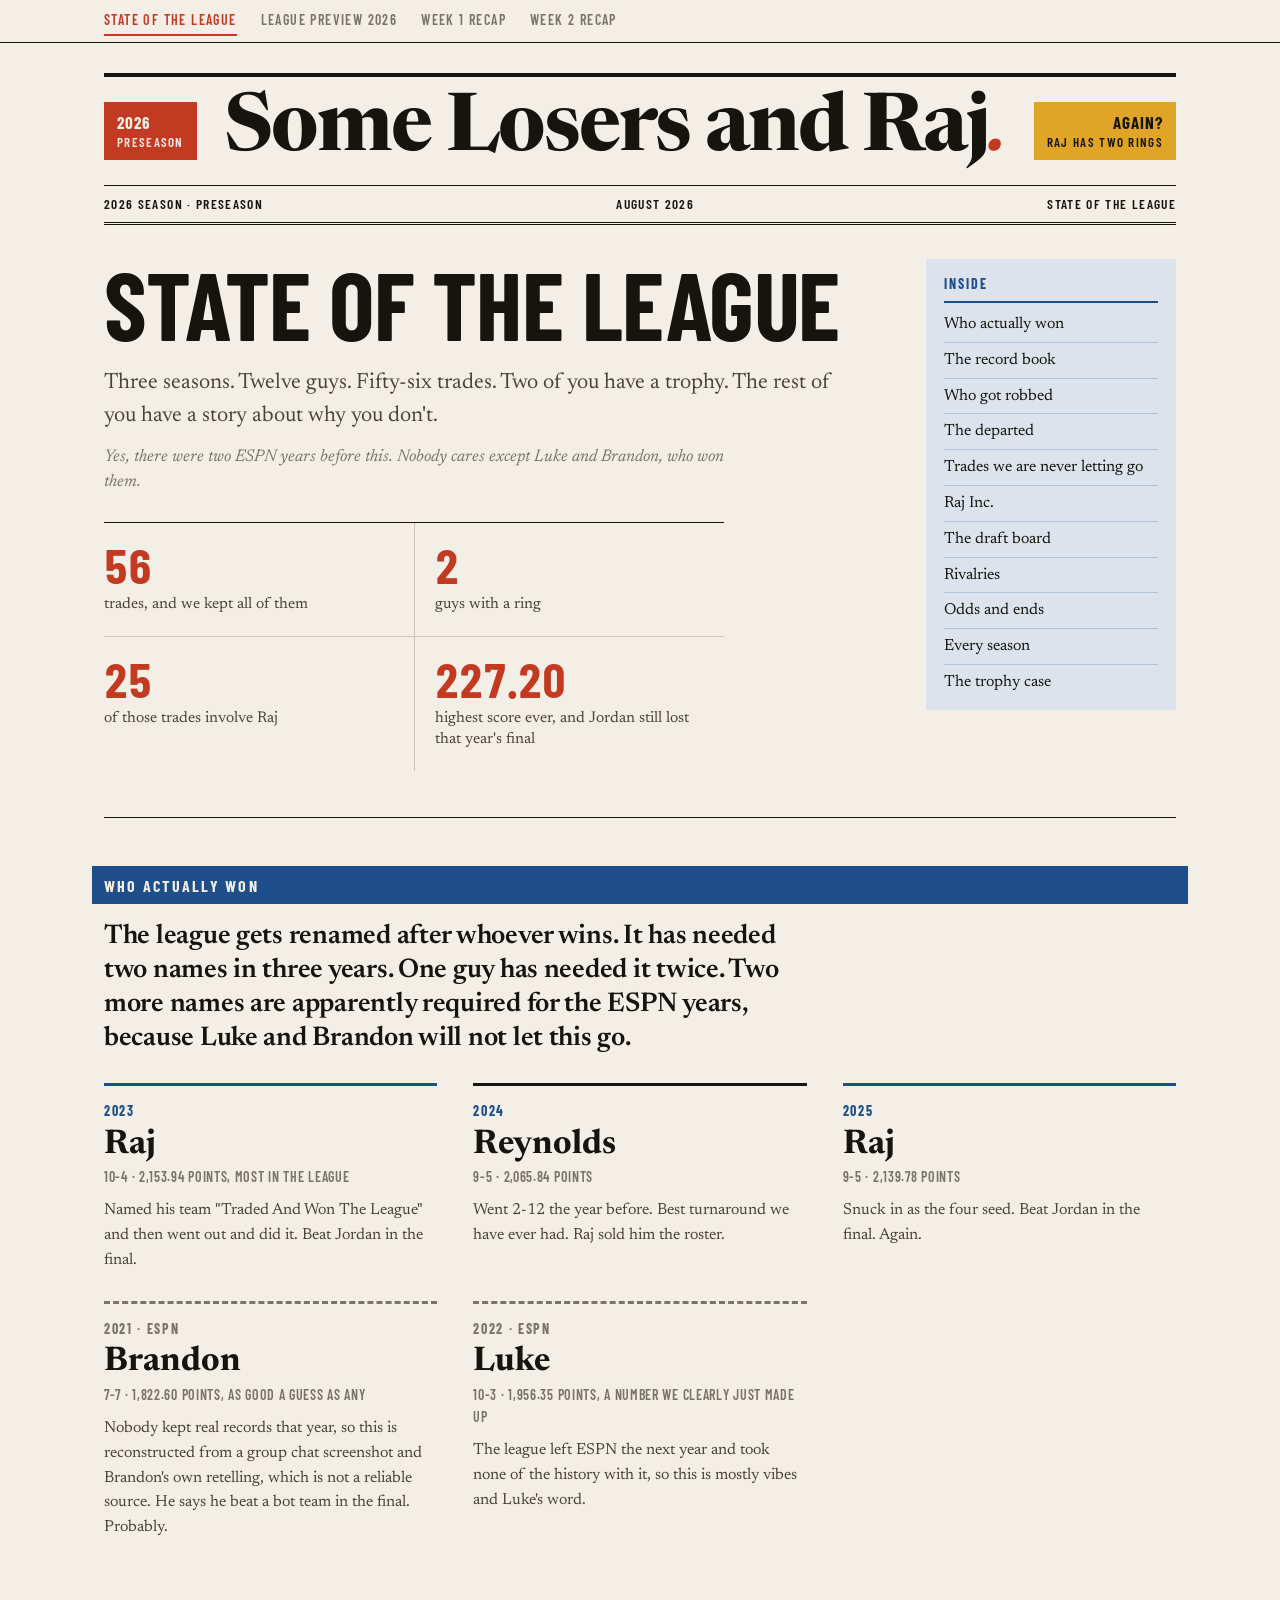
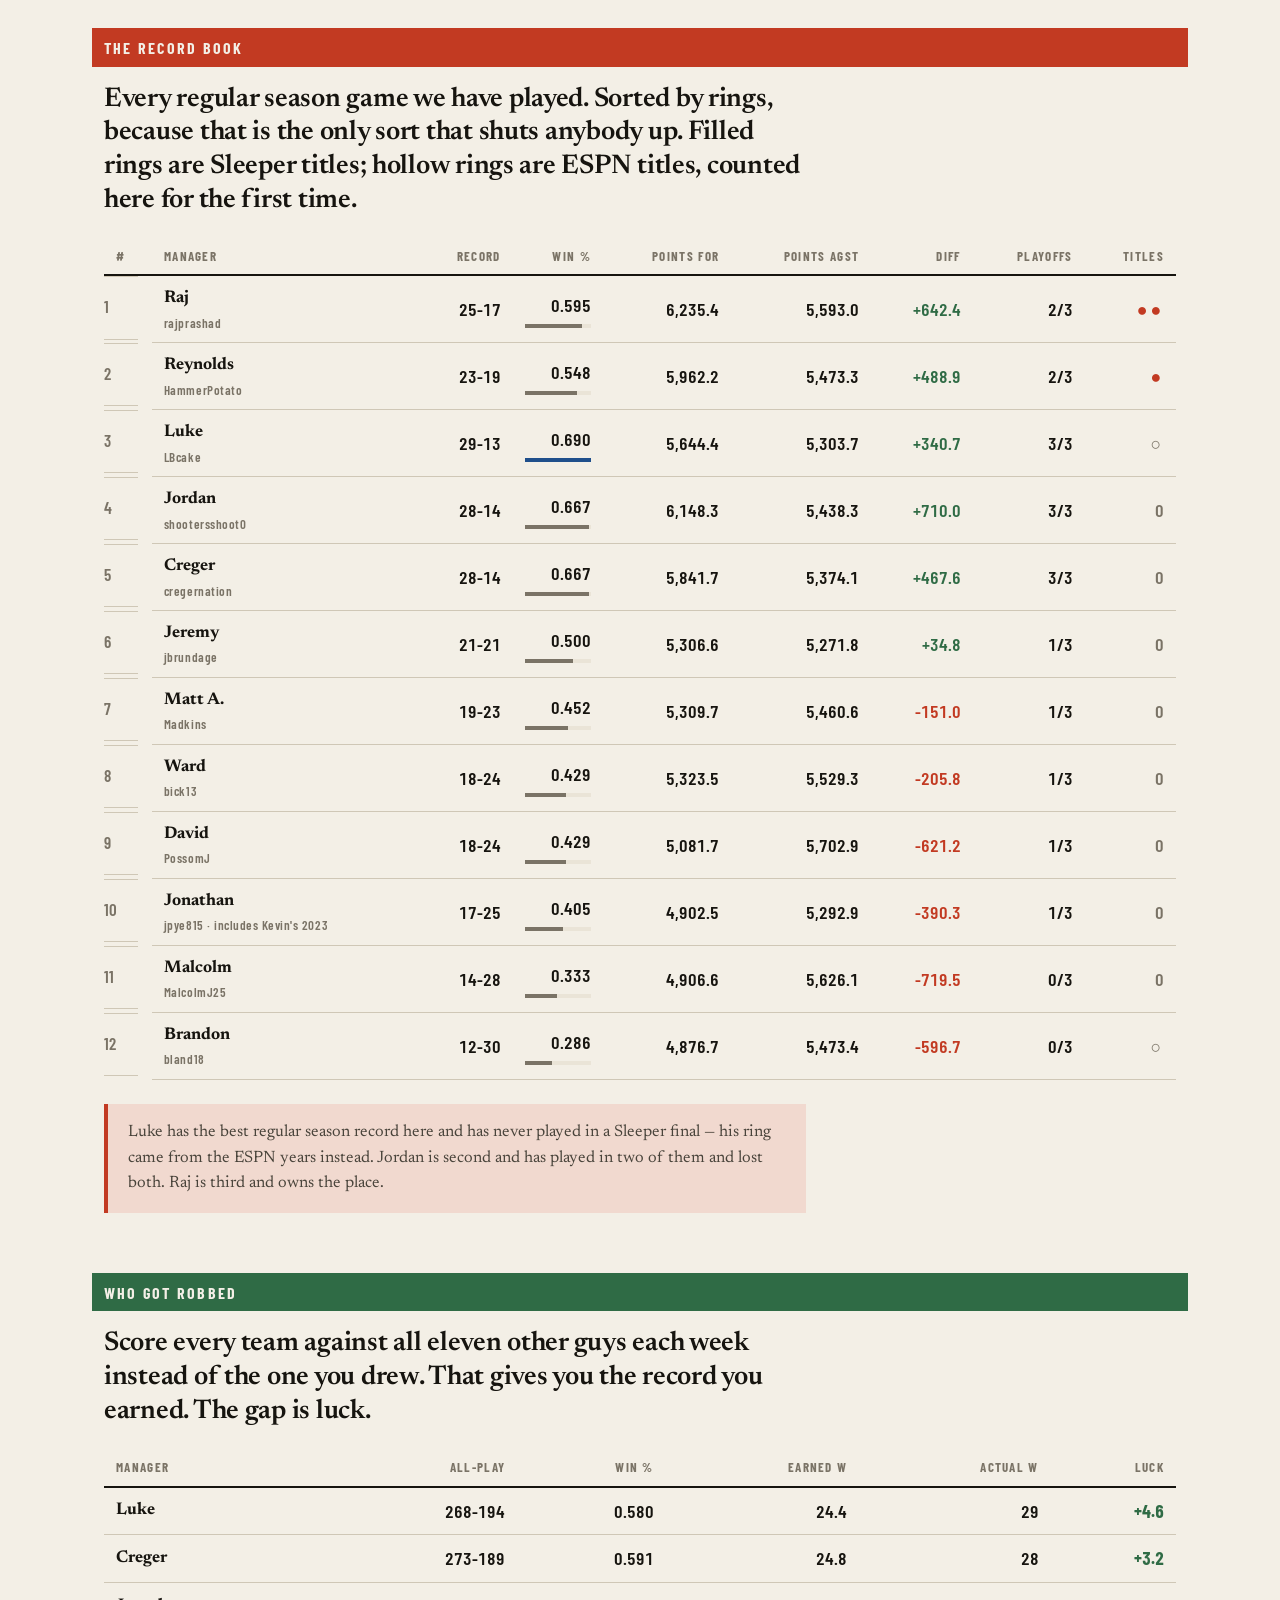
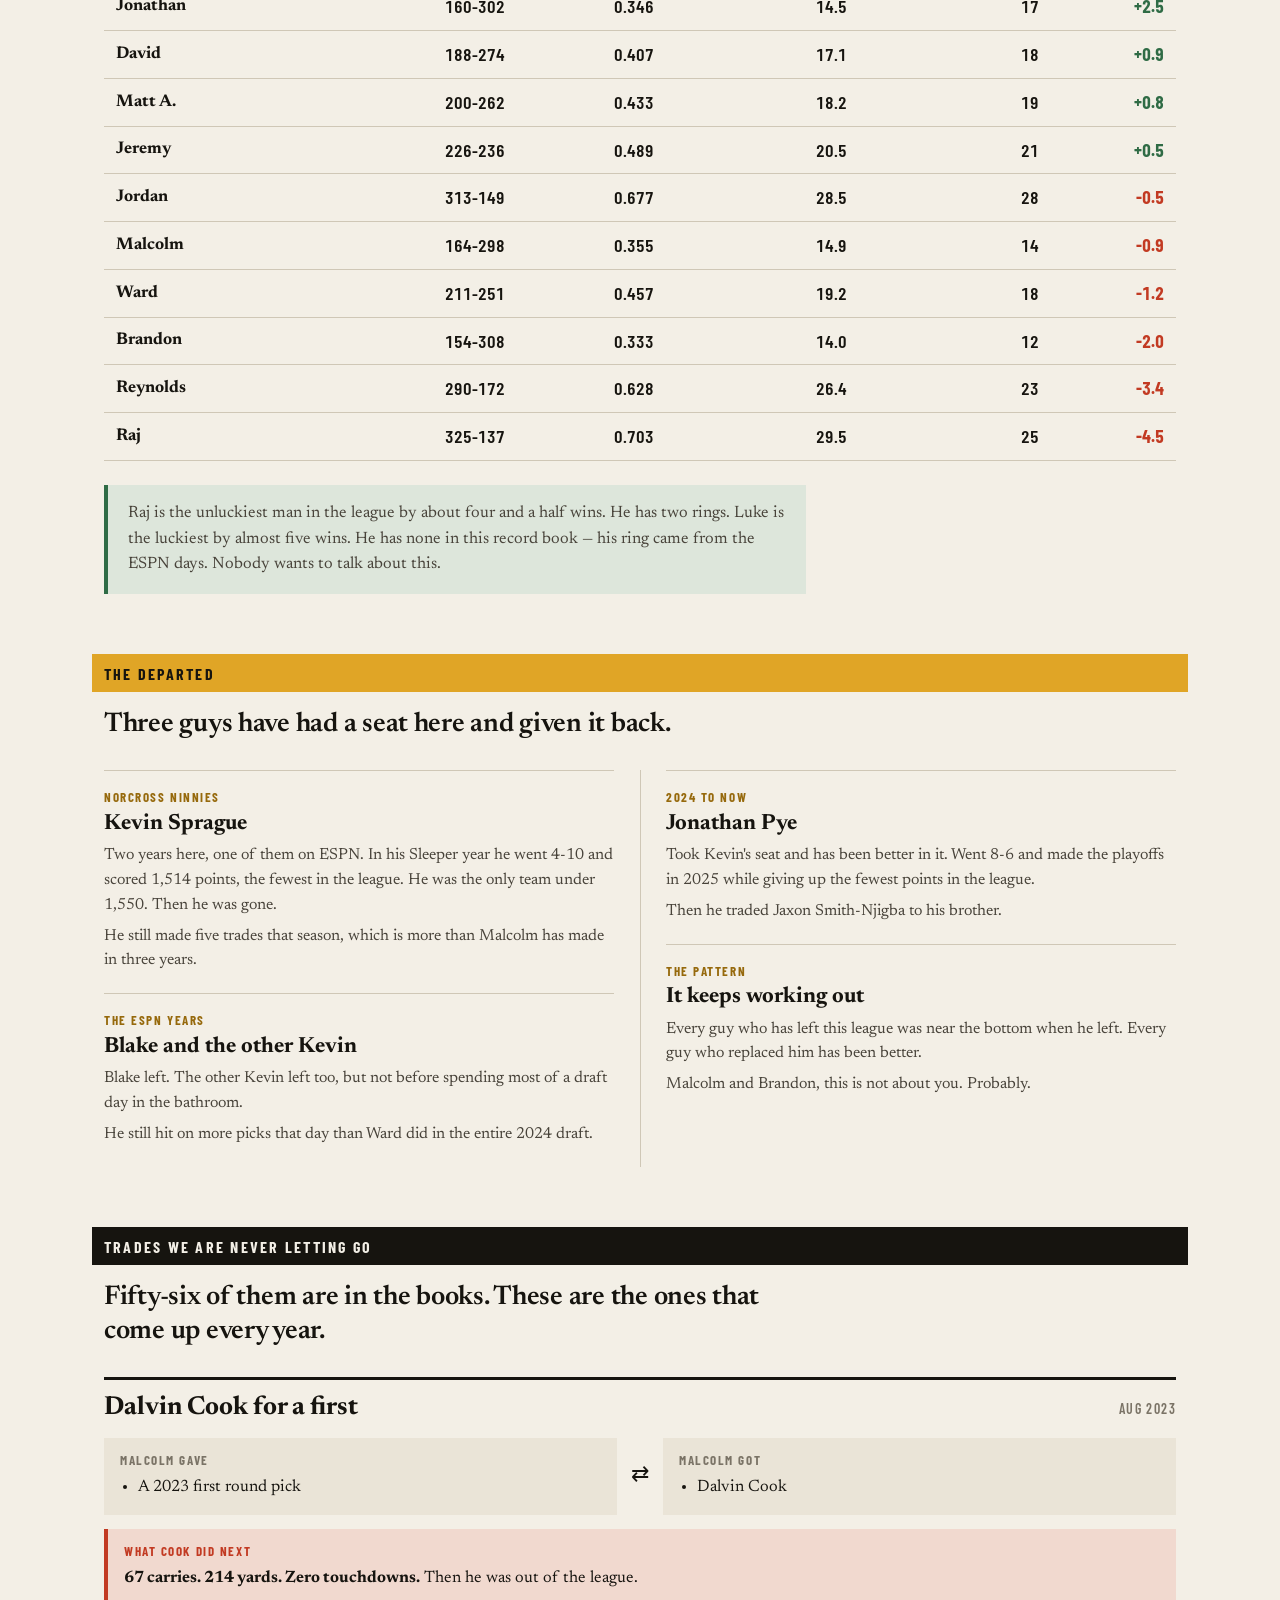
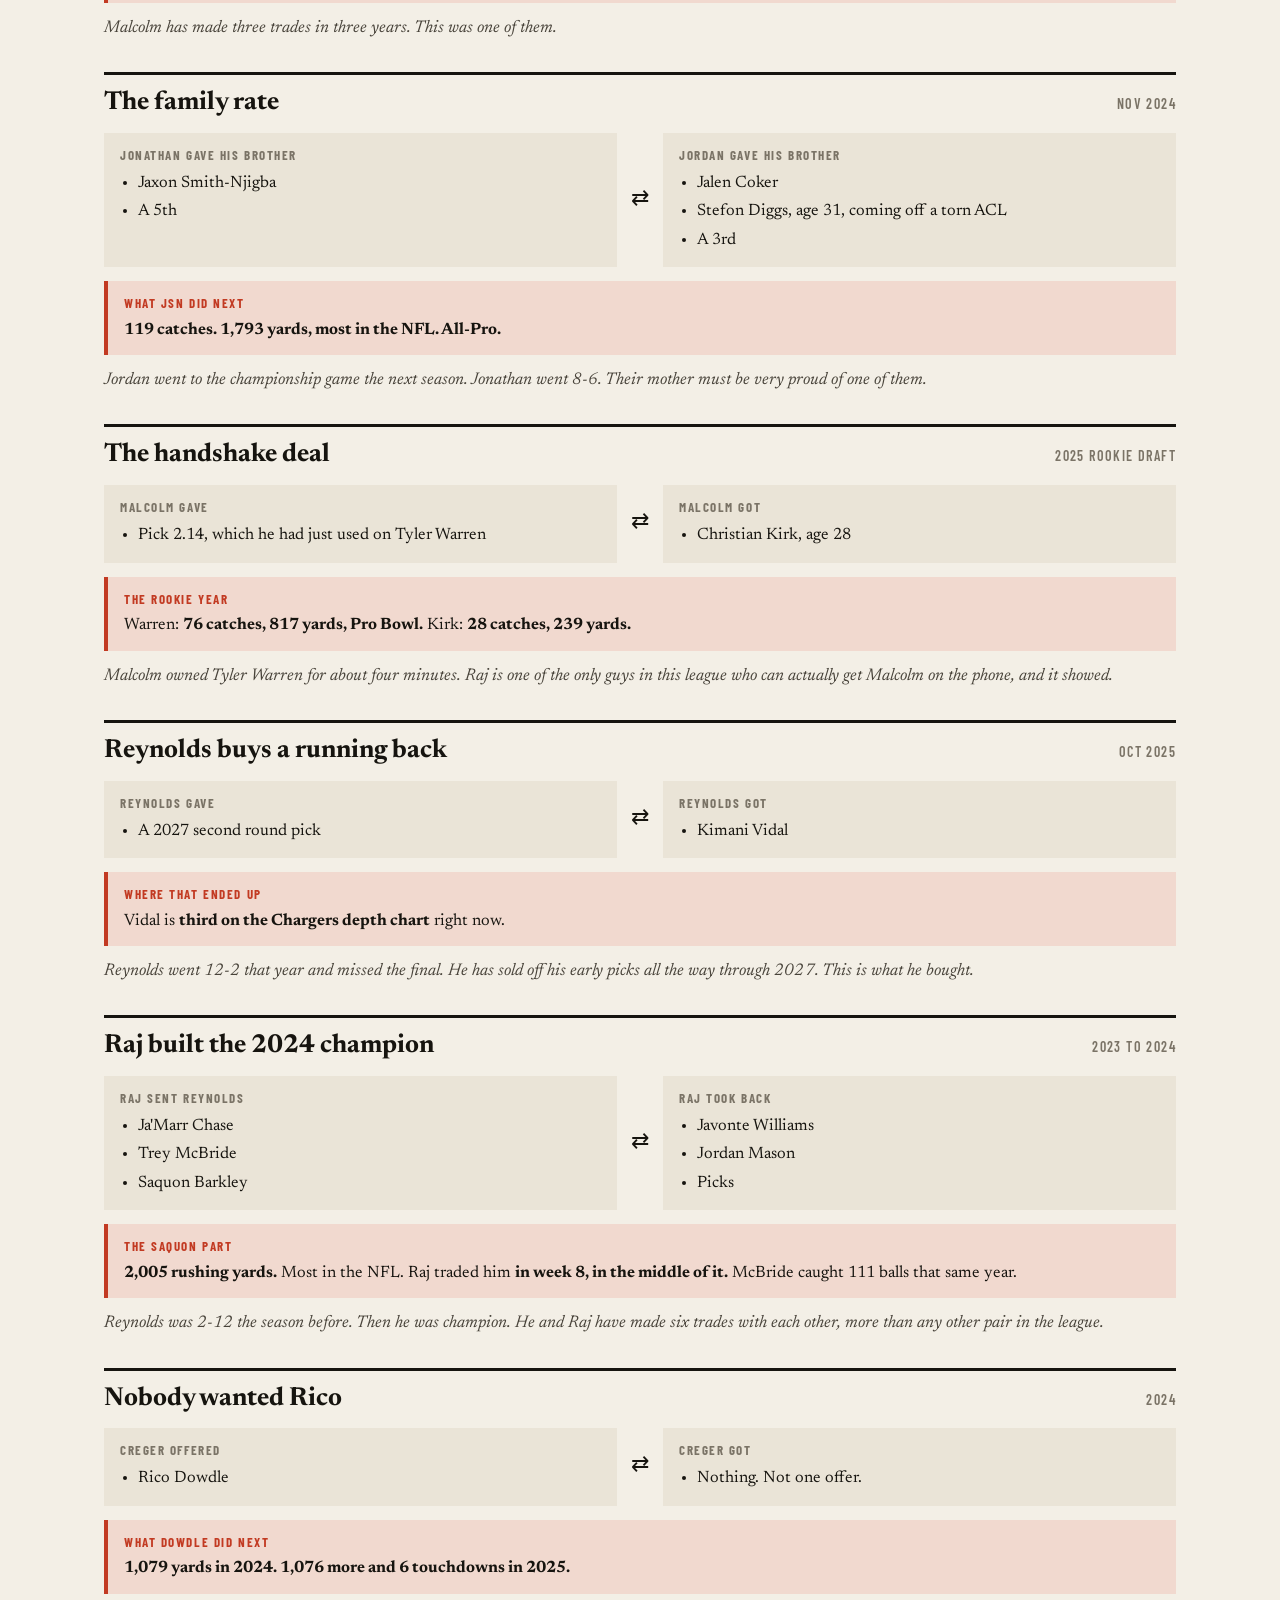
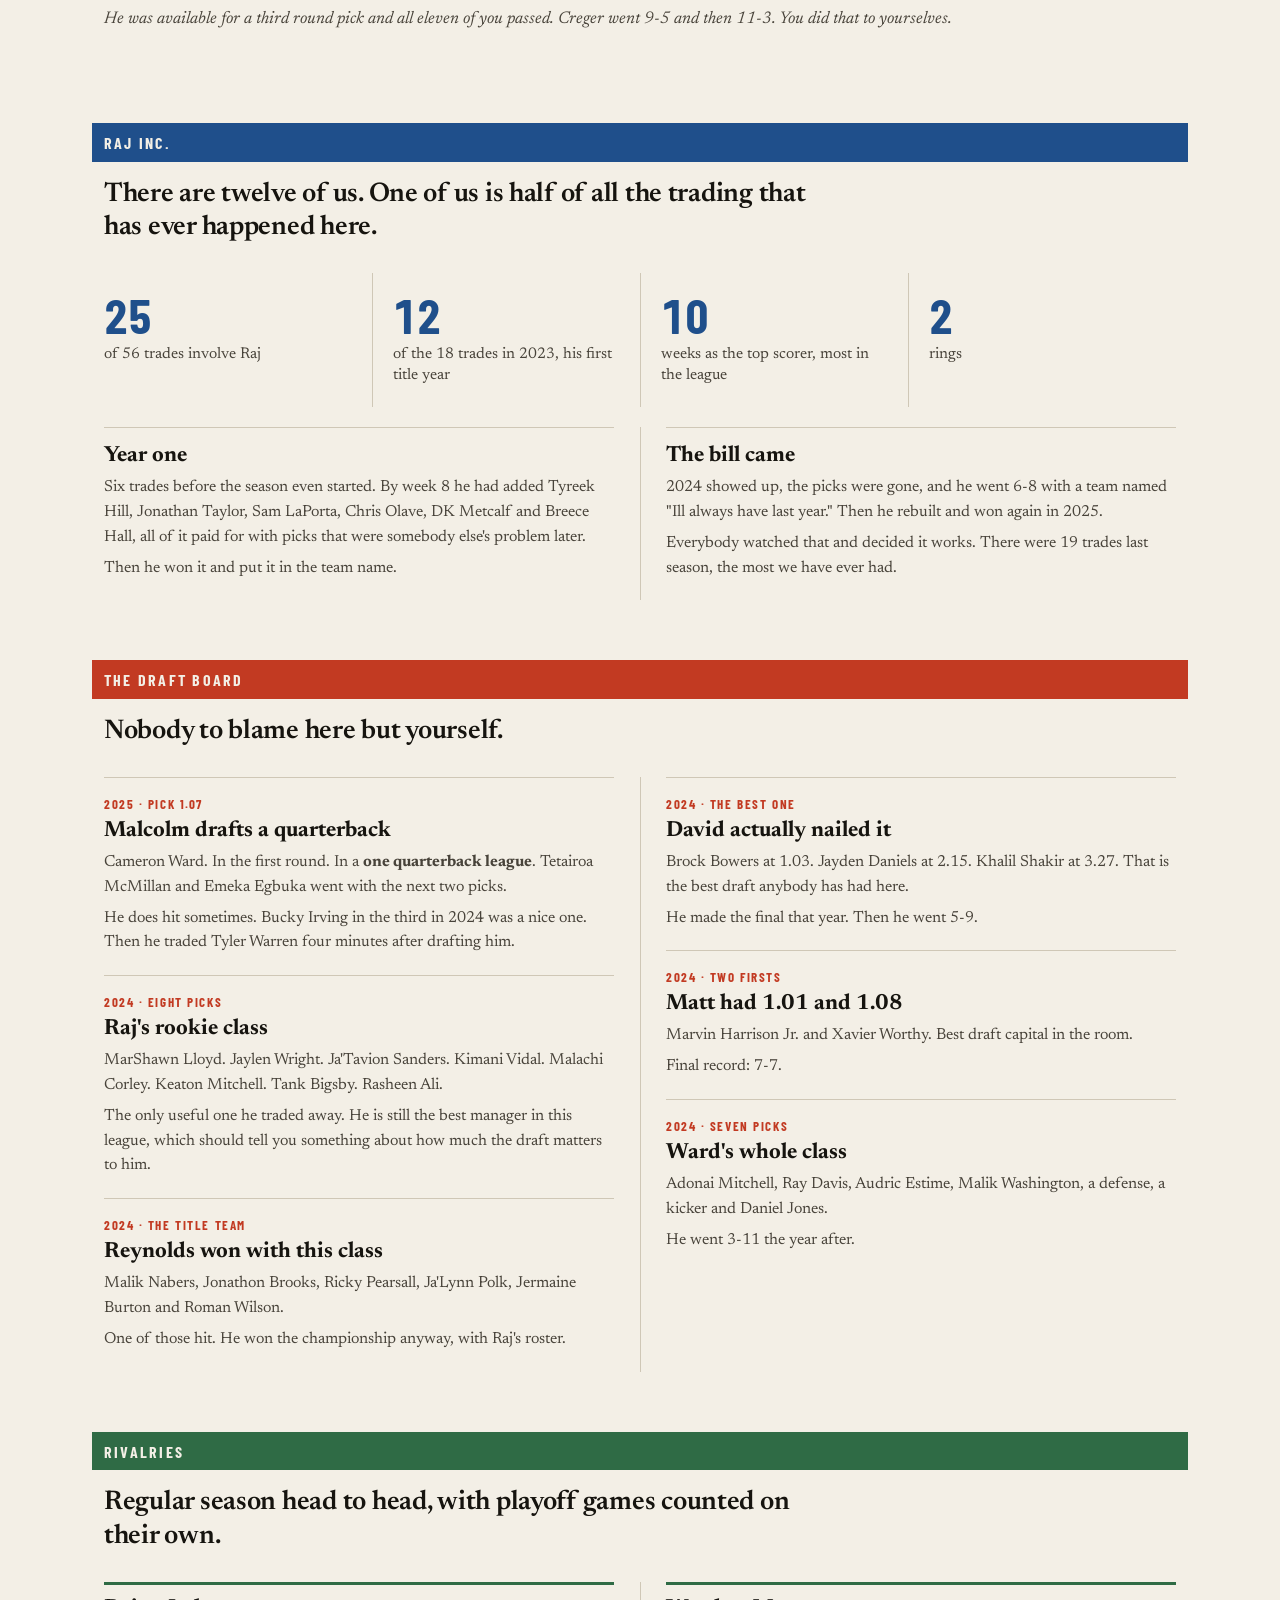
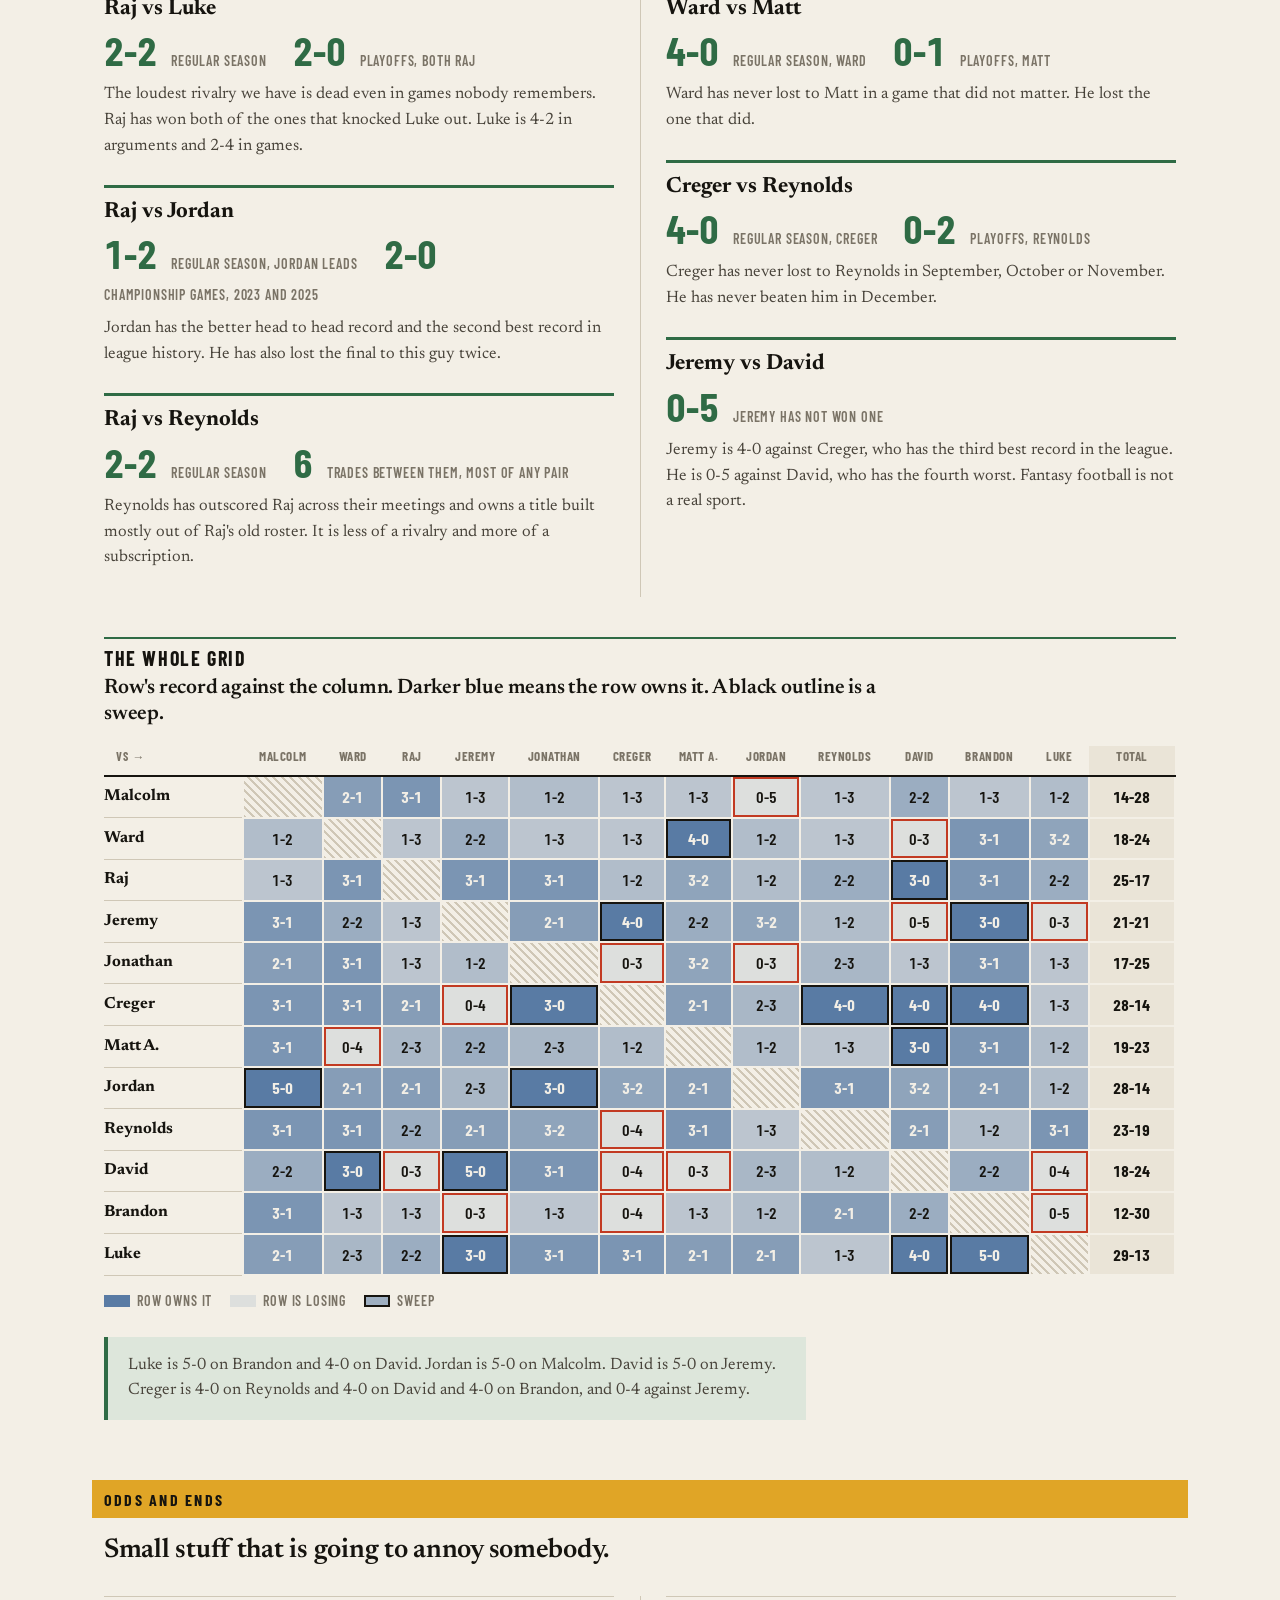
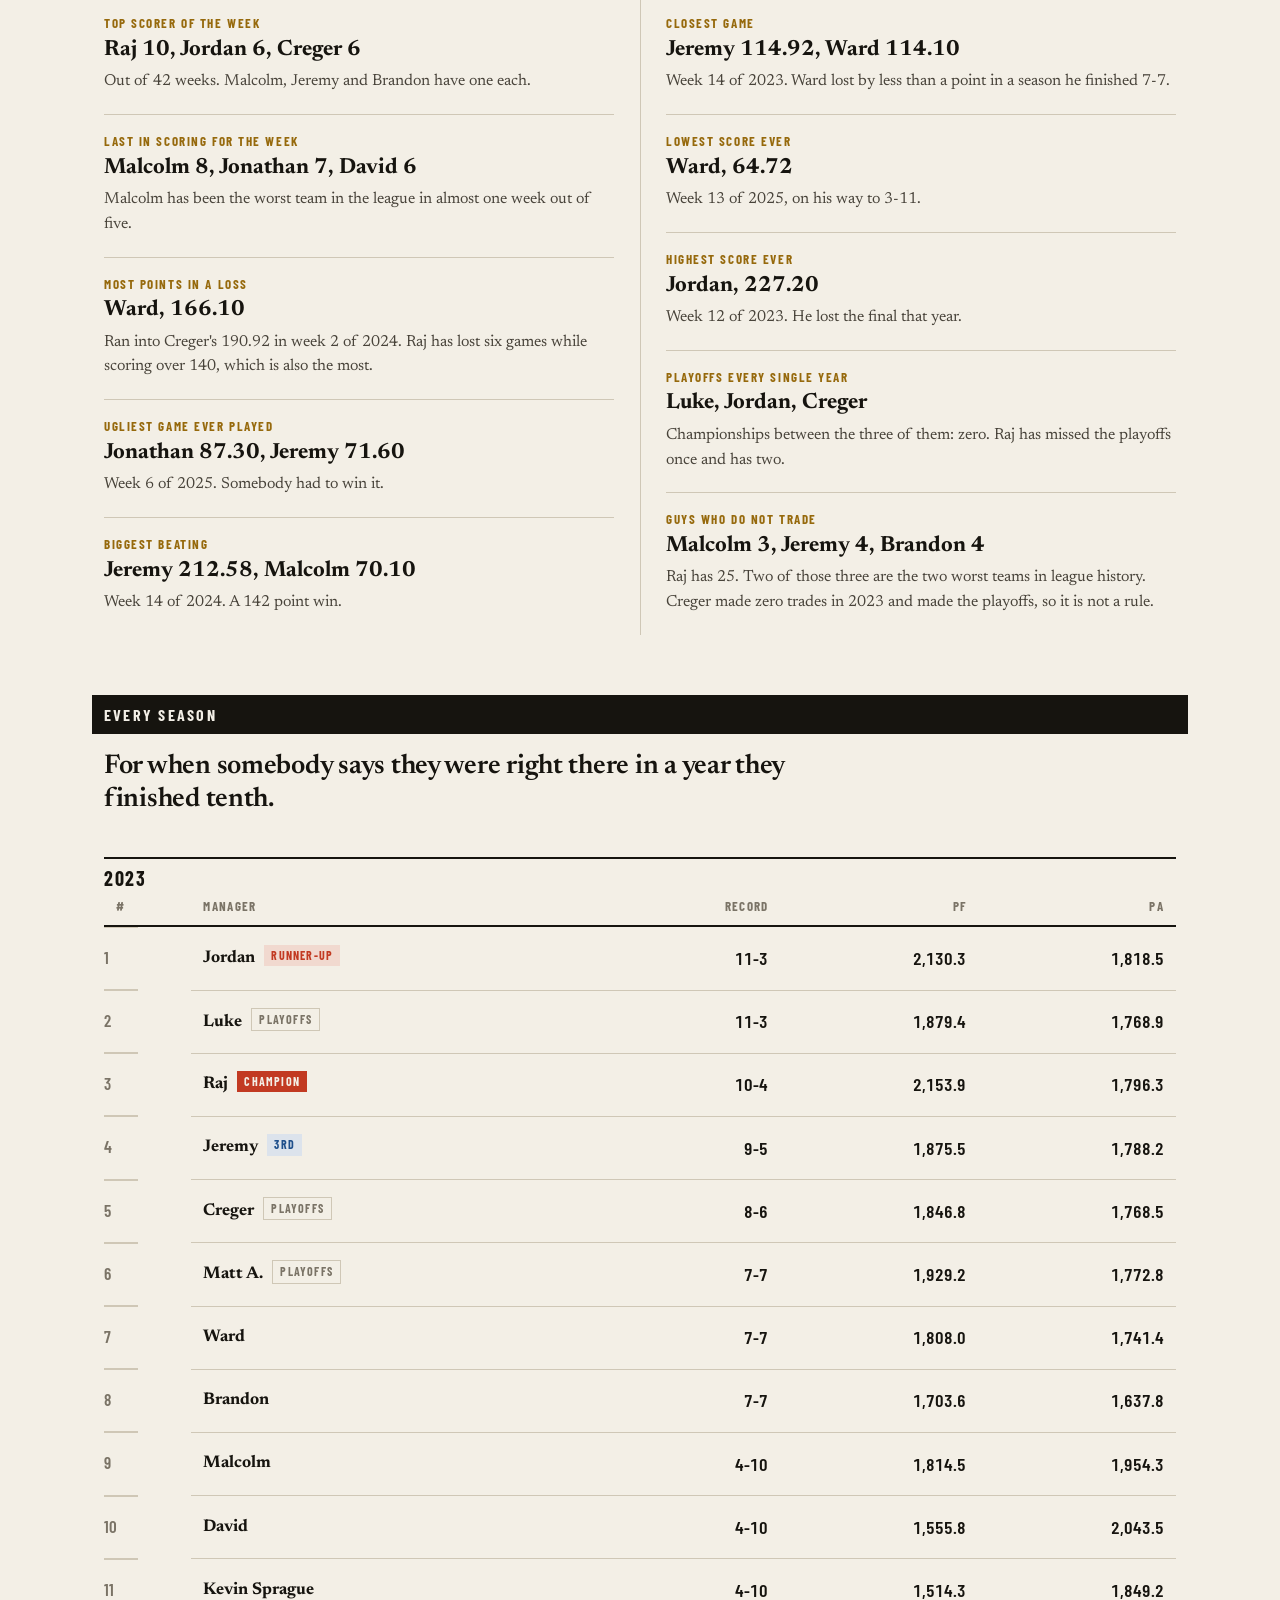
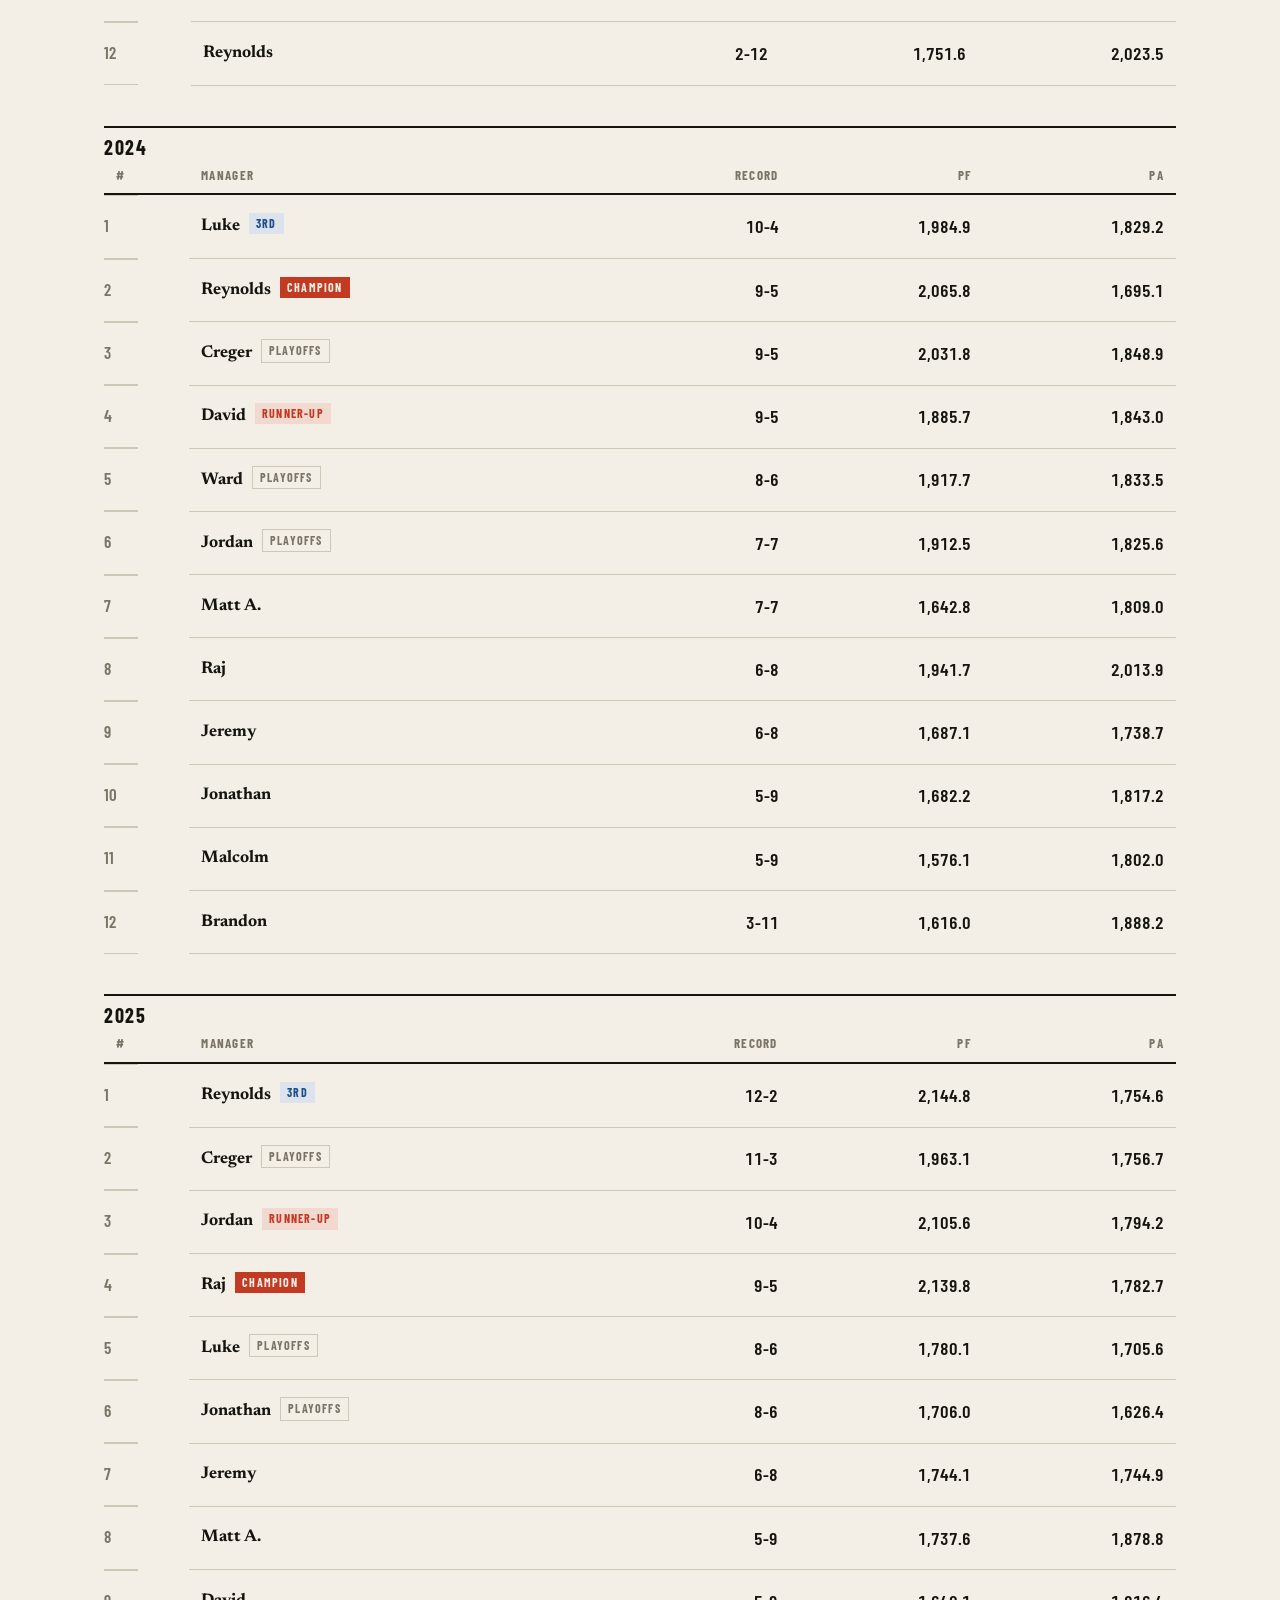
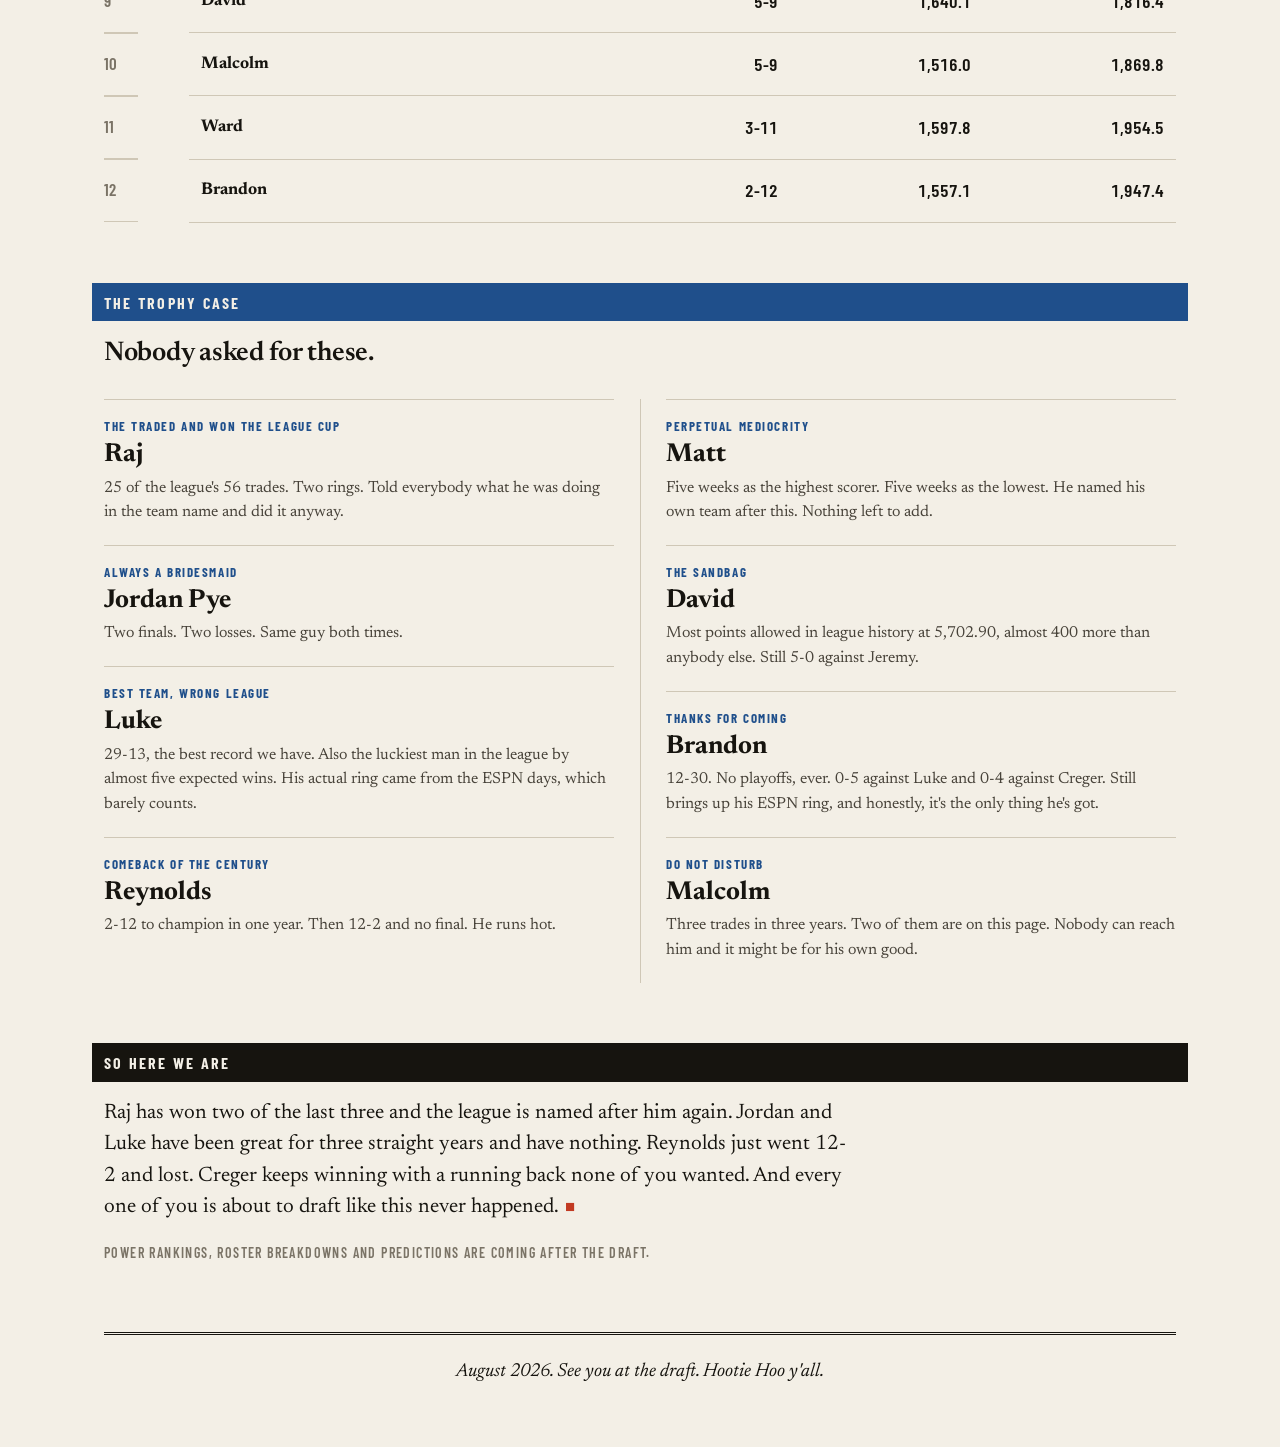
==== commit 1f2c01af: "Redesign all pages as the "Sunday Edition" print layout - New shared edition.css: newsprint palette " ====
--- a/index.html
+++ b/index.html
@@ -1,208 +1,13 @@
 <!DOCTYPE html>
-<html lang="en" data-palette="#FDBB30">
+<html lang="en">
 <head>
 <meta charset="utf-8">
 <meta name="viewport" content="width=device-width, initial-scale=1">
 <title>State of the League 2026 - some losers and Raj. Again?</title>
-<style>
-:root{
-  --black:#0B1315; --surface:#111B1E; --raised:#17252A; --line:#22343A;
-  --gold:#FDBB30; --gold-deep:#D9971C; --gold-dim:#8A6A1C;
-  --ink:#EDEFEF; --muted:#9FA8AB; --dim:#6E787C; --grey:#C5C6C8;
-  --pos:#7FD1A8; --neg:#E68A7C;
-  --mono:ui-monospace,"SF Mono",SFMono-Regular,Menlo,Consolas,monospace;
-  --sans:"Inter",-apple-system,BlinkMacSystemFont,"Segoe UI",Roboto,Helvetica,Arial,sans-serif;
-}
-*{box-sizing:border-box}
-html{-webkit-text-size-adjust:100%}
-body{
-  margin:0;background:var(--black);color:var(--ink);
-  font-family:var(--sans);font-size:17px;line-height:1.65;
-  -webkit-font-smoothing:antialiased;
-}
-.wrap{max-width:1080px;margin:0 auto;padding:0 22px}
-section{padding:64px 0;border-top:1px solid var(--line)}
-section:first-of-type{border-top:none}
-
-/* ---------- hero ---------- */
-.hero{
-  position:relative;overflow:hidden;padding:76px 0 60px;
-  background:
-    radial-gradient(120% 90% at 8% -10%, rgba(253,187,48,.20) 0%, rgba(253,187,48,0) 58%),
-    radial-gradient(90% 70% at 100% 0%, rgba(253,187,48,.09) 0%, rgba(253,187,48,0) 60%),
-    var(--black);
-  border-top:none;
-}
-.hero::after{
-  content:"";position:absolute;left:0;right:0;bottom:0;height:3px;
-  background:linear-gradient(90deg,var(--gold) 0%,var(--gold-deep) 42%,rgba(253,187,48,0) 100%);
-}
-.eyebrow{
-  font-family:var(--mono);font-size:12px;letter-spacing:.22em;text-transform:uppercase;
-  color:var(--gold);margin:0 0 20px;font-weight:600;
-}
-h1{
-  font-size:clamp(44px,9.2vw,92px);line-height:.94;letter-spacing:-.035em;
-  margin:0 0 22px;font-weight:800;
-}
-h1 .g{color:var(--gold);display:block}
-.dek{font-size:clamp(17px,2.3vw,21px);color:var(--grey);max-width:60ch;margin:0 0 8px;line-height:1.55}
-.stamp{
-  font-family:var(--mono);font-size:12px;color:var(--dim);
-  margin-top:26px;letter-spacing:.05em;
-}
-
-/* ---------- kpi ---------- */
-.kpis{display:grid;grid-template-columns:repeat(4,1fr);gap:14px;margin-top:42px}
-.kpi{background:var(--surface);border:1px solid var(--line);border-radius:12px;padding:20px 18px}
-.kpi .v{font-size:38px;font-weight:800;letter-spacing:-.03em;color:var(--gold);line-height:1}
-.kpi .k{font-size:12.5px;color:var(--muted);margin-top:9px;line-height:1.35}
-
-/* ---------- headings ---------- */
-h2{
-  font-size:clamp(29px,4.6vw,44px);letter-spacing:-.03em;line-height:1.06;
-  margin:0 0 10px;font-weight:800;
-}
-h2 .n{
-  font-family:var(--mono);font-size:13px;color:var(--gold);display:block;
-  letter-spacing:.2em;margin-bottom:14px;font-weight:600;
-}
-.sub{color:var(--muted);max-width:66ch;margin:0 0 34px;font-size:16.5px}
-h3{font-size:21px;letter-spacing:-.015em;margin:0 0 8px;font-weight:700}
-
-/* ---------- champs ---------- */
-.champs{display:grid;grid-template-columns:repeat(3,1fr);gap:16px}
-.champ{
-  background:var(--surface);border:1px solid var(--line);border-radius:14px;
-  padding:24px 22px;position:relative;overflow:hidden;
-}
-.champ.two{border-color:var(--gold-dim);background:linear-gradient(160deg,rgba(253,187,48,.10),var(--surface) 62%)}
-.champ.espn{border-style:dashed;opacity:.82}
-.champ .yr{font-family:var(--mono);font-size:12px;color:var(--gold);letter-spacing:.2em}
-.champ .who{font-size:30px;font-weight:800;letter-spacing:-.025em;margin:8px 0 4px}
-.champ .rec{font-family:var(--mono);font-size:13px;color:var(--muted)}
-.champ p{font-size:15px;color:var(--grey);margin:14px 0 0;line-height:1.55}
-
-/* ---------- tables ---------- */
-.tablewrap{overflow-x:auto;-webkit-overflow-scrolling:touch;margin:0 -22px;padding:0 22px}
-table{border-collapse:collapse;width:100%;font-size:15px;min-width:640px}
-th{
-  text-align:left;font-family:var(--mono);font-size:11px;letter-spacing:.13em;
-  text-transform:uppercase;color:var(--dim);font-weight:600;
-  padding:0 12px 12px;border-bottom:1px solid var(--line);white-space:nowrap;
-}
-td{padding:12px;border-bottom:1px solid rgba(34,52,58,.6);vertical-align:middle}
-tbody tr:hover td{background:rgba(253,187,48,.05)}
-.num{font-family:var(--mono);font-size:14px;text-align:right;white-space:nowrap}
-th.num{text-align:right}
-.rk{font-family:var(--mono);color:var(--dim);font-size:13px;width:34px}
-.who b{font-weight:700}
-.who .hd{display:block;font-family:var(--mono);font-size:11px;color:var(--dim);margin-top:2px}
-.pos{color:var(--pos)} .neg{color:var(--neg)}
-.rings{color:var(--gold);letter-spacing:.15em;font-size:15px}
-.rings .espn{opacity:.6;cursor:help}
-.bar{display:block;height:4px;background:rgba(255,255,255,.07);border-radius:2px;margin-top:6px;overflow:hidden}
-.bar i{display:block;height:100%;border-radius:2px}
-.tag{
-  display:inline-block;font-family:var(--mono);font-size:10px;letter-spacing:.12em;
-  text-transform:uppercase;padding:2px 7px;border-radius:20px;margin-left:9px;vertical-align:1px;
-}
-.tag.ch{background:var(--gold);color:#0B1315;font-weight:700}
-.tag.ru{background:rgba(253,187,48,.16);color:var(--gold)}
-.tag.th{background:rgba(255,255,255,.07);color:var(--grey)}
-.tag.po{background:rgba(255,255,255,.05);color:var(--dim)}
-
-/* ---------- matrix ---------- */
-.matrix{min-width:820px;font-size:13px}
-.matrix th.corner{font-size:10px;color:var(--dim)}
-.matrix th.mh{padding:0 0 10px;text-align:center;vertical-align:bottom}
-.matrix th.mh span{display:inline-block;font-size:11px;letter-spacing:.02em;text-transform:none}
-.matrix th.mr{
-  text-align:left;padding:8px 12px 8px 0;font-family:var(--sans);font-size:13.5px;
-  text-transform:none;letter-spacing:0;color:var(--ink);font-weight:700;
-  border-bottom:1px solid rgba(34,52,58,.6);white-space:nowrap;
-}
-.matrix td{
-  text-align:center;font-family:var(--mono);font-size:12.5px;padding:9px 6px;
-  border:2px solid var(--black);border-radius:0;color:var(--ink);
-}
-.matrix td.self{background:repeating-linear-gradient(45deg,#17252A,#17252A 3px,#0B1315 3px,#0B1315 6px)}
-.matrix td.none{color:var(--dim);background:var(--surface)}
-.matrix td.sweep{box-shadow:inset 0 0 0 2px var(--gold);font-weight:700}
-.matrix td.swept{box-shadow:inset 0 0 0 2px rgba(230,138,124,.55)}
-.matrix td.tot,.matrix th.tot{background:var(--raised);font-weight:700}
-.legend{display:flex;gap:18px;flex-wrap:wrap;align-items:center;margin-top:16px;font-size:13px;color:var(--muted)}
-.legend .sw{display:inline-block;width:26px;height:12px;border-radius:2px;margin-right:7px;vertical-align:-1px}
-
-/* ---------- trade cards ---------- */
-.trade{
-  background:var(--surface);border:1px solid var(--line);border-left:3px solid var(--gold);
-  border-radius:12px;padding:26px 26px 24px;margin-bottom:18px;
-}
-.trade .hd{display:flex;justify-content:space-between;align-items:baseline;gap:16px;flex-wrap:wrap;margin-bottom:6px}
-.trade .ttl{font-size:23px;font-weight:800;letter-spacing:-.02em}
-.trade .date{font-family:var(--mono);font-size:11.5px;color:var(--dim);letter-spacing:.06em;white-space:nowrap}
-.swap{display:grid;grid-template-columns:1fr auto 1fr;gap:14px;align-items:center;margin:20px 0 18px}
-.side{background:var(--raised);border:1px solid var(--line);border-radius:10px;padding:14px 16px}
-.side .lbl{font-family:var(--mono);font-size:10px;letter-spacing:.16em;text-transform:uppercase;color:var(--dim);margin-bottom:7px}
-.side ul{margin:0;padding-left:17px}
-.side li{font-size:14.5px;margin:3px 0}
-.side.got{border-color:rgba(253,187,48,.3)}
-.arrow{color:var(--gold);font-size:20px;text-align:center}
-.receipt{
-  background:rgba(253,187,48,.07);border:1px solid rgba(253,187,48,.22);
-  border-radius:9px;padding:14px 16px;font-size:15px;margin-bottom:12px;
-}
-.receipt b{color:var(--gold)}
-.receipt .rl{font-family:var(--mono);font-size:10px;letter-spacing:.16em;text-transform:uppercase;color:var(--gold);display:block;margin-bottom:5px}
-.kick{font-size:15.5px;color:var(--grey);margin:0}
-.kick b{color:var(--ink)}
-
-/* ---------- generic cards ---------- */
-.cards{display:grid;grid-template-columns:repeat(2,1fr);gap:16px}
-.card{background:var(--surface);border:1px solid var(--line);border-radius:12px;padding:22px 22px}
-.card p{font-size:15px;color:var(--grey);margin:10px 0 0;line-height:1.6}
-.card .meta{font-family:var(--mono);font-size:12px;color:var(--gold);letter-spacing:.05em}
-.awards{display:grid;grid-template-columns:repeat(2,1fr);gap:16px}
-.award{background:var(--surface);border:1px solid var(--line);border-radius:12px;padding:22px;position:relative}
-.award .nm{font-family:var(--mono);font-size:10.5px;letter-spacing:.17em;text-transform:uppercase;color:var(--gold);margin-bottom:9px}
-.award .win{font-size:24px;font-weight:800;letter-spacing:-.02em;margin-bottom:6px}
-.award p{font-size:14.5px;color:var(--grey);margin:0;line-height:1.55}
-
-.riv{background:var(--surface);border:1px solid var(--line);border-radius:12px;padding:24px;margin-bottom:16px}
-.score{display:flex;align-items:center;gap:18px;margin:16px 0 14px;flex-wrap:wrap}
-.score .s{font-family:var(--mono);font-size:40px;font-weight:700;letter-spacing:-.02em;color:var(--gold);line-height:1}
-.score .lbl{font-size:14px;color:var(--muted);line-height:1.4}
-.riv p{font-size:15.5px;color:var(--grey);margin:0;line-height:1.6}
-
-.note{
-  background:var(--raised);border:1px dashed var(--line);border-radius:12px;
-  padding:20px 22px;font-size:14.5px;color:var(--muted);line-height:1.6;
-}
-.note b{color:var(--grey)}
-.nav{border-bottom:1px solid var(--line);background:rgba(11,19,21,.9);backdrop-filter:blur(8px);
-  position:sticky;top:0;z-index:20}
-.nav .wrap{display:flex;gap:26px;align-items:center;height:52px;overflow-x:auto;scrollbar-width:none}
-.nav .wrap::-webkit-scrollbar{display:none}
-.nav a{font-family:var(--mono);font-size:11.5px;letter-spacing:.14em;text-transform:uppercase;
-  color:var(--dim);text-decoration:none;padding:4px 0;border-bottom:2px solid transparent;
-  white-space:nowrap;flex:none}
-.nav a:hover{color:var(--grey)}
-.nav a.on{color:var(--gold);border-bottom-color:var(--gold)}
-footer{padding:52px 0 70px;border-top:1px solid var(--line);color:var(--dim);font-size:13.5px;line-height:1.7}
-footer b{color:var(--muted)}
-.pending{color:var(--gold)}
-
-@media(max-width:860px){
-  .kpis{grid-template-columns:repeat(2,1fr)}
-  .champs{grid-template-columns:1fr}
-  .cards,.awards{grid-template-columns:1fr}
-  .swap{grid-template-columns:1fr;gap:10px}
-  .arrow{transform:rotate(90deg);font-size:17px}
-  body{font-size:16px}
-  section{padding:50px 0}
-}
-</style>
+<link rel="preconnect" href="https://fonts.googleapis.com">
+<link rel="preconnect" href="https://fonts.gstatic.com" crossorigin>
+<link href="https://fonts.googleapis.com/css2?family=Barlow+Condensed:wght@500;600;700&family=Newsreader:ital,opsz,wght@0,6..72,400;0,6..72,500;0,6..72,600;0,6..72,700;1,6..72,400;1,6..72,500&display=swap" rel="stylesheet">
+<link rel="stylesheet" href="edition.css">
 </head>
 <body>
 
@@ -213,28 +18,50 @@
   <a href="week-2-recap.html">Week 2 Recap</a>
 </div></nav>
 
-<!-- ============ HERO ============ -->
-<div class="hero">
-  <div class="wrap">
-    <p class="eyebrow">some losers and Raj. Again?</p>
-    <h1>State of<br>the League<span class="g">2026</span></h1>
-    <p class="dek">Three seasons. Twelve guys. Fifty-six trades. Two of you have a trophy.
+<!-- ============ MASTHEAD ============ -->
+<header class="mast"><div class="wrap">
+  <div class="plate">
+    <div class="ear"><b>2026</b>Preseason</div>
+    <p class="name">Some Losers and Raj<i>.</i></p>
+    <div class="ear r"><b>Again?</b>Raj has two rings</div>
+  </div>
+  <div class="dateline">
+    <span>2026 season · Preseason</span>
+    <span>August 2026</span>
+    <span>State of the League</span>
+  </div>
+  <div class="banner">
+    <div><h1>State of the League</h1>
+    <p class="lede">Three seasons. Twelve guys. Fifty-six trades. Two of you have a trophy.
       The rest of you have a story about why you don't.</p>
-    <p class="dek" style="font-size:16.5px;color:var(--muted);margin-top:16px;max-width:62ch">
-      Yes, there were two ESPN years before this. Nobody cares except Luke and Brandon, who won them.</p>
+    <p class="lede aside">Yes, there were two ESPN years before this. Nobody cares except Luke and Brandon, who won them.</p>
     <div class="kpis">
-      <div class="kpi"><div class="v">56</div><div class="k">trades, and we kept all of them</div></div>
-      <div class="kpi"><div class="v">2</div><div class="k">guys with a ring</div></div>
-      <div class="kpi"><div class="v">25</div><div class="k">of those trades involve Raj</div></div>
-      <div class="kpi"><div class="v">227.20</div><div class="k">highest score ever, and Jordan still lost that year's final</div></div>
-    </div>
-  </div>
-</div>
+    <div class="kpi"><div class="v">56</div><div class="k">trades, and we kept all of them</div></div>
+    <div class="kpi"><div class="v">2</div><div class="k">guys with a ring</div></div>
+    <div class="kpi"><div class="v">25</div><div class="k">of those trades involve Raj</div></div>
+    <div class="kpi"><div class="v">227.20</div><div class="k">highest score ever, and Jordan still lost that year's final</div></div>
+    </div></div>
+    <nav class="inside" aria-label="In this edition">
+      <h2>Inside</h2>
+      <a href="#s1">Who actually won</a>
+      <a href="#s2">The record book</a>
+      <a href="#s3">Who got robbed</a>
+      <a href="#s4">The departed</a>
+      <a href="#s5">Trades we are never letting go</a>
+      <a href="#s6">Raj Inc.</a>
+      <a href="#s7">The draft board</a>
+      <a href="#s8">Rivalries</a>
+      <a href="#s9">Odds and ends</a>
+      <a href="#s10">Every season</a>
+      <a href="#s11">The trophy case</a>
+    </nav>
+  </div>
+</div></header>
 
 <!-- ============ CHAMPS ============ -->
-<section><div class="wrap">
-  <h2><span class="n">01</span>Who actually won</h2>
-  <p class="sub">The league gets renamed after whoever wins. It has needed two names in three
+<section id="s1" class="c-blue"><div class="wrap">
+  <div class="flag">Who actually won</div>
+  <p class="deck">The league gets renamed after whoever wins. It has needed two names in three
     years. One guy has needed it twice. Two more names are apparently required for the ESPN
     years, because Luke and Brandon will not let this go.</p>
   <div class="champs">
@@ -272,9 +99,9 @@
 </div></section>
 
 <!-- ============ RECORD BOOK ============ -->
-<section><div class="wrap">
-  <h2><span class="n">02</span>The record book</h2>
-  <p class="sub">Every regular season game we have played. Sorted by rings, because that is
+<section id="s2" class="c-red"><div class="wrap">
+  <div class="flag">The record book</div>
+  <p class="deck">Every regular season game we have played. Sorted by rings, because that is
     the only sort that shuts anybody up. Filled rings are Sleeper titles; hollow rings are
     ESPN titles, counted here for the first time.</p>
   <div class="tablewrap"><table>
@@ -288,7 +115,7 @@
 <td class="rk">1</td>
 <td class="who"><b>Raj</b><span class="hd">rajprashad</span></td>
 <td class="num">25-17</td>
-<td class="num">0.595<span class="bar"><i style="width:86.2%;background:#4A5257"></i></span></td>
+<td class="num">0.595<span class="bar"><i style="width:86.2%;background:var(--ink-3)"></i></span></td>
 <td class="num">6,235.4</td>
 <td class="num">5,593.0</td>
 <td class="num pos">+642.4</td>
@@ -299,7 +126,7 @@
 <td class="rk">2</td>
 <td class="who"><b>Reynolds</b><span class="hd">HammerPotato</span></td>
 <td class="num">23-19</td>
-<td class="num">0.548<span class="bar"><i style="width:79.3%;background:#4A5257"></i></span></td>
+<td class="num">0.548<span class="bar"><i style="width:79.3%;background:var(--ink-3)"></i></span></td>
 <td class="num">5,962.2</td>
 <td class="num">5,473.3</td>
 <td class="num pos">+488.9</td>
@@ -310,7 +137,7 @@
 <td class="rk">3</td>
 <td class="who"><b>Luke</b><span class="hd">LBcake</span></td>
 <td class="num">29-13</td>
-<td class="num">0.690<span class="bar"><i style="width:100.0%;background:#FDBB30"></i></span></td>
+<td class="num">0.690<span class="bar"><i style="width:100.0%;background:var(--blue)"></i></span></td>
 <td class="num">5,644.4</td>
 <td class="num">5,303.7</td>
 <td class="num pos">+340.7</td>
@@ -321,95 +148,95 @@
 <td class="rk">4</td>
 <td class="who"><b>Jordan</b><span class="hd">shootersshoot0</span></td>
 <td class="num">28-14</td>
-<td class="num">0.667<span class="bar"><i style="width:96.6%;background:#4A5257"></i></span></td>
+<td class="num">0.667<span class="bar"><i style="width:96.6%;background:var(--ink-3)"></i></span></td>
 <td class="num">6,148.3</td>
 <td class="num">5,438.3</td>
 <td class="num pos">+710.0</td>
 <td class="num">3/3</td>
-<td class="num rings">0</td>
+<td class="num rings zero">0</td>
 </tr>
 <tr>
 <td class="rk">5</td>
 <td class="who"><b>Creger</b><span class="hd">cregernation</span></td>
 <td class="num">28-14</td>
-<td class="num">0.667<span class="bar"><i style="width:96.6%;background:#4A5257"></i></span></td>
+<td class="num">0.667<span class="bar"><i style="width:96.6%;background:var(--ink-3)"></i></span></td>
 <td class="num">5,841.7</td>
 <td class="num">5,374.1</td>
 <td class="num pos">+467.6</td>
 <td class="num">3/3</td>
-<td class="num rings">0</td>
+<td class="num rings zero">0</td>
 </tr>
 <tr>
 <td class="rk">6</td>
 <td class="who"><b>Jeremy</b><span class="hd">jbrundage</span></td>
 <td class="num">21-21</td>
-<td class="num">0.500<span class="bar"><i style="width:72.4%;background:#4A5257"></i></span></td>
+<td class="num">0.500<span class="bar"><i style="width:72.4%;background:var(--ink-3)"></i></span></td>
 <td class="num">5,306.6</td>
 <td class="num">5,271.8</td>
 <td class="num pos">+34.8</td>
 <td class="num">1/3</td>
-<td class="num rings">0</td>
+<td class="num rings zero">0</td>
 </tr>
 <tr>
 <td class="rk">7</td>
 <td class="who"><b>Matt A.</b><span class="hd">Madkins</span></td>
 <td class="num">19-23</td>
-<td class="num">0.452<span class="bar"><i style="width:65.5%;background:#4A5257"></i></span></td>
+<td class="num">0.452<span class="bar"><i style="width:65.5%;background:var(--ink-3)"></i></span></td>
 <td class="num">5,309.7</td>
 <td class="num">5,460.6</td>
 <td class="num neg">-151.0</td>
 <td class="num">1/3</td>
-<td class="num rings">0</td>
+<td class="num rings zero">0</td>
 </tr>
 <tr>
 <td class="rk">8</td>
 <td class="who"><b>Ward</b><span class="hd">bick13</span></td>
 <td class="num">18-24</td>
-<td class="num">0.429<span class="bar"><i style="width:62.1%;background:#4A5257"></i></span></td>
+<td class="num">0.429<span class="bar"><i style="width:62.1%;background:var(--ink-3)"></i></span></td>
 <td class="num">5,323.5</td>
 <td class="num">5,529.3</td>
 <td class="num neg">-205.8</td>
 <td class="num">1/3</td>
-<td class="num rings">0</td>
+<td class="num rings zero">0</td>
 </tr>
 <tr>
 <td class="rk">9</td>
 <td class="who"><b>David</b><span class="hd">PossomJ</span></td>
 <td class="num">18-24</td>
-<td class="num">0.429<span class="bar"><i style="width:62.1%;background:#4A5257"></i></span></td>
+<td class="num">0.429<span class="bar"><i style="width:62.1%;background:var(--ink-3)"></i></span></td>
 <td class="num">5,081.7</td>
 <td class="num">5,702.9</td>
 <td class="num neg">-621.2</td>
 <td class="num">1/3</td>
-<td class="num rings">0</td>
+<td class="num rings zero">0</td>
 </tr>
 <tr>
 <td class="rk">10</td>
 <td class="who"><b>Jonathan</b><span class="hd">jpye815 · includes Kevin&#x27;s 2023</span></td>
 <td class="num">17-25</td>
-<td class="num">0.405<span class="bar"><i style="width:58.6%;background:#4A5257"></i></span></td>
+<td class="num">0.405<span class="bar"><i style="width:58.6%;background:var(--ink-3)"></i></span></td>
 <td class="num">4,902.5</td>
 <td class="num">5,292.9</td>
 <td class="num neg">-390.3</td>
 <td class="num">1/3</td>
-<td class="num rings">0</td>
+<td class="num rings zero">0</td>
 </tr>
 <tr>
 <td class="rk">11</td>
 <td class="who"><b>Malcolm</b><span class="hd">MalcolmJ25</span></td>
 <td class="num">14-28</td>
-<td class="num">0.333<span class="bar"><i style="width:48.3%;background:#4A5257"></i></span></td>
+<td class="num">0.333<span class="bar"><i style="width:48.3%;background:var(--ink-3)"></i></span></td>
 <td class="num">4,906.6</td>
 <td class="num">5,626.1</td>
 <td class="num neg">-719.5</td>
 <td class="num">0/3</td>
-<td class="num rings">0</td>
+<td class="num rings zero">0</td>
 </tr>
 <tr>
 <td class="rk">12</td>
 <td class="who"><b>Brandon</b><span class="hd">bland18</span></td>
 <td class="num">12-30</td>
-<td class="num">0.286<span class="bar"><i style="width:41.4%;background:#4A5257"></i></span></td>
+<td class="num">0.286<span class="bar"><i style="width:41.4%;background:var(--ink-3)"></i></span></td>
 <td class="num">4,876.7</td>
 <td class="num">5,473.4</td>
 <td class="num neg">-596.7</td>
@@ -418,7 +245,7 @@
 </tr>
     </tbody>
   </table></div>
-  <div class="note" style="margin-top:22px">
+  <div class="note">
     Luke has the best regular season record here and has never played in a Sleeper final —
     his ring came from the ESPN years instead. Jordan is second and has played in two of them
     and lost both. Raj is third and owns the place.
@@ -426,9 +253,9 @@
 </div></section>
 
 <!-- ============ LUCK ============ -->
-<section><div class="wrap">
-  <h2><span class="n">03</span>Who got robbed</h2>
-  <p class="sub">Score every team against all eleven other guys each week instead of the one
+<section id="s3" class="c-green"><div class="wrap">
+  <div class="flag">Who got robbed</div>
+  <p class="deck">Score every team against all eleven other guys each week instead of the one
     you drew. That gives you the record you earned. The gap is luck.</p>
   <div class="tablewrap"><table>
     <thead><tr>
@@ -486,7 +313,7 @@
 <td class="num neg"><b>-4.5</b></td></tr>
     </tbody>
   </table></div>
-  <div class="note" style="margin-top:22px">
+  <div class="note">
     Raj is the unluckiest man in the league by about four and a half wins. He has two rings.
     Luke is the luckiest by almost five wins. He has none in this record book — his ring came
     from the ESPN days. Nobody wants to talk about this.
@@ -494,9 +321,9 @@
 </div></section>
 
 <!-- ============ DEPARTED ============ -->
-<section><div class="wrap">
-  <h2><span class="n">04</span>The departed</h2>
-  <p class="sub">Three guys have had a seat here and given it back.</p>
+<section id="s4" class="c-gold"><div class="wrap">
+  <div class="flag">The departed</div>
+  <p class="deck">Three guys have had a seat here and given it back.</p>
   <div class="cards">
     <div class="card">
       <div class="meta">NORCROSS NINNIES</div>
@@ -531,9 +358,9 @@
   </div>
 </div></section>
 <!-- ============ TRADES ============ -->
-<section><div class="wrap">
-  <h2><span class="n">05</span>Trades we are never letting go</h2>
-  <p class="sub">Fifty-six of them are in the books. These are the ones that come up every year.</p>
+<section id="s5"><div class="wrap">
+  <div class="flag">Trades we are never letting go</div>
+  <p class="deck">Fifty-six of them are in the books. These are the ones that come up every year.</p>
 
   <div class="trade">
     <div class="hd"><div class="ttl">Dalvin Cook for a first</div><div class="date">AUG 2023</div></div>
@@ -615,9 +442,9 @@
 </div></section>
 
 <!-- ============ RAJ ============ -->
-<section><div class="wrap">
-  <h2><span class="n">06</span>Raj Inc.</h2>
-  <p class="sub">There are twelve of us. One of us is half of all the trading that has ever
+<section id="s6" class="c-blue"><div class="wrap">
+  <div class="flag">Raj Inc.</div>
+  <p class="deck">There are twelve of us. One of us is half of all the trading that has ever
     happened here.</p>
   <div class="kpis" style="margin-top:0">
     <div class="kpi"><div class="v">25</div><div class="k">of 56 trades involve Raj</div></div>
@@ -644,9 +471,9 @@
 </div></section>
 
 <!-- ============ DRAFT ============ -->
-<section><div class="wrap">
-  <h2><span class="n">07</span>The draft board</h2>
-  <p class="sub">Nobody to blame here but yourself.</p>
+<section id="s7" class="c-red"><div class="wrap">
+  <div class="flag">The draft board</div>
+  <p class="deck">Nobody to blame here but yourself.</p>
   <div class="cards">
     <div class="card">
       <div class="meta">2025 · PICK 1.07</div>
@@ -694,10 +521,11 @@
   </div>
 </div></section>
 <!-- ============ RIVALRIES ============ -->
-<section><div class="wrap">
-  <h2><span class="n">08</span>Rivalries</h2>
-  <p class="sub">Regular season head to head, with playoff games counted on their own.</p>
-
+<section id="s8" class="c-green"><div class="wrap">
+  <div class="flag">Rivalries</div>
+  <p class="deck">Regular season head to head, with playoff games counted on their own.</p>
+
+  <div class="rivs">
   <div class="riv">
     <h3>Raj vs Luke</h3>
     <div class="score">
@@ -755,30 +583,31 @@
     <p>Jeremy is 4-0 against Creger, who has the third best record in the league. He is 0-5
       against David, who has the fourth worst. Fantasy football is not a real sport.</p>
   </div>
-
-  <h3 style="margin:38px 0 6px">The whole grid</h3>
-  <p class="sub" style="margin-bottom:20px">Row's record against the column. Brighter gold
-    means the row owns it. Gold outline is a sweep.</p>
+  </div>
+
+  <h3 class="subhead">The whole grid</h3>
+  <p class="deck">Row's record against the column. Darker blue means the row owns it. A black
+    outline is a sweep.</p>
   <div class="tablewrap"><table class="matrix"><thead><tr><th class="corner">vs →</th><th class="mh"><span>Malcolm</span></th><th class="mh"><span>Ward</span></th><th class="mh"><span>Raj</span></th><th class="mh"><span>Jeremy</span></th><th class="mh"><span>Jonathan</span></th><th class="mh"><span>Creger</span></th><th class="mh"><span>Matt A.</span></th><th class="mh"><span>Jordan</span></th><th class="mh"><span>Reynolds</span></th><th class="mh"><span>David</span></th><th class="mh"><span>Brandon</span></th><th class="mh"><span>Luke</span></th><th class="mh tot"><span>Total</span></th></tr></thead><tbody>
-<tr><th class="mr">Malcolm</th><td class="self"></td><td class="cell" style="background:rgba(253,187,48,0.51);color:#0B1315;font-weight:700" title="Malcolm 2-1 vs Ward">2-1</td><td class="cell" style="background:rgba(253,187,48,0.56);color:#0B1315;font-weight:700" title="Malcolm 3-1 vs Raj">3-1</td><td class="cell" style="background:rgba(253,187,48,0.26);color:#EDEFEF" title="Malcolm 1-3 vs Jeremy">1-3</td><td class="cell" style="background:rgba(253,187,48,0.31);color:#EDEFEF" title="Malcolm 1-2 vs Jonathan">1-2</td><td class="cell" style="background:rgba(253,187,48,0.26);color:#EDEFEF" title="Malcolm 1-3 vs Creger">1-3</td><td class="cell" style="background:rgba(253,187,48,0.26);color:#EDEFEF" title="Malcolm 1-3 vs Matt A.">1-3</td><td class="cell swept" style="background:rgba(253,187,48,0.10);color:#EDEFEF" title="Malcolm 0-5 vs Jordan">0-5</td><td class="cell" style="background:rgba(253,187,48,0.26);color:#EDEFEF" title="Malcolm 1-3 vs Reynolds">1-3</td><td class="cell" style="background:rgba(253,187,48,0.41);color:#EDEFEF" title="Malcolm 2-2 vs David">2-2</td><td class="cell" style="background:rgba(253,187,48,0.26);color:#EDEFEF" title="Malcolm 1-3 vs Brandon">1-3</td><td class="cell" style="background:rgba(253,187,48,0.31);color:#EDEFEF" title="Malcolm 1-2 vs Luke">1-2</td><td class="tot">14-28</td></tr>
-<tr><th class="mr">Ward</th><td class="cell" style="background:rgba(253,187,48,0.31);color:#EDEFEF" title="Ward 1-2 vs Malcolm">1-2</td><td class="self"></td><td class="cell" style="background:rgba(253,187,48,0.26);color:#EDEFEF" title="Ward 1-3 vs Raj">1-3</td><td class="cell" style="background:rgba(253,187,48,0.41);color:#EDEFEF" title="Ward 2-2 vs Jeremy">2-2</td><td class="cell" style="background:rgba(253,187,48,0.26);color:#EDEFEF" title="Ward 1-3 vs Jonathan">1-3</td><td class="cell" style="background:rgba(253,187,48,0.26);color:#EDEFEF" title="Ward 1-3 vs Creger">1-3</td><td class="cell sweep" style="background:rgba(253,187,48,0.72);color:#0B1315;font-weight:700" title="Ward 4-0 vs Matt A.">4-0</td><td class="cell" style="background:rgba(253,187,48,0.31);color:#EDEFEF" title="Ward 1-2 vs Jordan">1-2</td><td class="cell" style="background:rgba(253,187,48,0.26);color:#EDEFEF" title="Ward 1-3 vs Reynolds">1-3</td><td class="cell swept" style="background:rgba(253,187,48,0.10);color:#EDEFEF" title="Ward 0-3 vs David">0-3</td><td class="cell" style="background:rgba(253,187,48,0.56);color:#0B1315;font-weight:700" title="Ward 3-1 vs Brandon">3-1</td><td class="cell" style="background:rgba(253,187,48,0.47);color:#0B1315;font-weight:700" title="Ward 3-2 vs Luke">3-2</td><td class="tot">18-24</td></tr>
-<tr><th class="mr">Raj</th><td class="cell" style="background:rgba(253,187,48,0.26);color:#EDEFEF" title="Raj 1-3 vs Malcolm">1-3</td><td class="cell" style="background:rgba(253,187,48,0.56);color:#0B1315;font-weight:700" title="Raj 3-1 vs Ward">3-1</td><td class="self"></td><td class="cell" style="background:rgba(253,187,48,0.56);color:#0B1315;font-weight:700" title="Raj 3-1 vs Jeremy">3-1</td><td class="cell" style="background:rgba(253,187,48,0.56);color:#0B1315;font-weight:700" title="Raj 3-1 vs Jonathan">3-1</td><td class="cell" style="background:rgba(253,187,48,0.31);color:#EDEFEF" title="Raj 1-2 vs Creger">1-2</td><td class="cell" style="background:rgba(253,187,48,0.47);color:#0B1315;font-weight:700" title="Raj 3-2 vs Matt A.">3-2</td><td class="cell" style="background:rgba(253,187,48,0.31);color:#EDEFEF" title="Raj 1-2 vs Jordan">1-2</td><td class="cell" style="background:rgba(253,187,48,0.41);color:#EDEFEF" title="Raj 2-2 vs Reynolds">2-2</td><td class="cell sweep" style="background:rgba(253,187,48,0.72);color:#0B1315;font-weight:700" title="Raj 3-0 vs David">3-0</td><td class="cell" style="background:rgba(253,187,48,0.56);color:#0B1315;font-weight:700" title="Raj 3-1 vs Brandon">3-1</td><td class="cell" style="background:rgba(253,187,48,0.41);color:#EDEFEF" title="Raj 2-2 vs Luke">2-2</td><td class="tot">25-17</td></tr>
-<tr><th class="mr">Jeremy</th><td class="cell" style="background:rgba(253,187,48,0.56);color:#0B1315;font-weight:700" title="Jeremy 3-1 vs Malcolm">3-1</td><td class="cell" style="background:rgba(253,187,48,0.41);color:#EDEFEF" title="Jeremy 2-2 vs Ward">2-2</td><td class="cell" style="background:rgba(253,187,48,0.26);color:#EDEFEF" title="Jeremy 1-3 vs Raj">1-3</td><td class="self"></td><td class="cell" style="background:rgba(253,187,48,0.51);color:#0B1315;font-weight:700" title="Jeremy 2-1 vs Jonathan">2-1</td><td class="cell sweep" style="background:rgba(253,187,48,0.72);color:#0B1315;font-weight:700" title="Jeremy 4-0 vs Creger">4-0</td><td class="cell" style="background:rgba(253,187,48,0.41);color:#EDEFEF" title="Jeremy 2-2 vs Matt A.">2-2</td><td class="cell" style="background:rgba(253,187,48,0.47);color:#0B1315;font-weight:700" title="Jeremy 3-2 vs Jordan">3-2</td><td class="cell" style="background:rgba(253,187,48,0.31);color:#EDEFEF" title="Jeremy 1-2 vs Reynolds">1-2</td><td class="cell swept" style="background:rgba(253,187,48,0.10);color:#EDEFEF" title="Jeremy 0-5 vs David">0-5</td><td class="cell sweep" style="background:rgba(253,187,48,0.72);color:#0B1315;font-weight:700" title="Jeremy 3-0 vs Brandon">3-0</td><td class="cell swept" style="background:rgba(253,187,48,0.10);color:#EDEFEF" title="Jeremy 0-3 vs Luke">0-3</td><td class="tot">21-21</td></tr>
-<tr><th class="mr">Jonathan</th><td class="cell" style="background:rgba(253,187,48,0.51);color:#0B1315;font-weight:700" title="Jonathan 2-1 vs Malcolm">2-1</td><td class="cell" style="background:rgba(253,187,48,0.56);color:#0B1315;font-weight:700" title="Jonathan 3-1 vs Ward">3-1</td><td class="cell" style="background:rgba(253,187,48,0.26);color:#EDEFEF" title="Jonathan 1-3 vs Raj">1-3</td><td class="cell" style="background:rgba(253,187,48,0.31);color:#EDEFEF" title="Jonathan 1-2 vs Jeremy">1-2</td><td class="self"></td><td class="cell swept" style="background:rgba(253,187,48,0.10);color:#EDEFEF" title="Jonathan 0-3 vs Creger">0-3</td><td class="cell" style="background:rgba(253,187,48,0.47);color:#0B1315;font-weight:700" title="Jonathan 3-2 vs Matt A.">3-2</td><td class="cell swept" style="background:rgba(253,187,48,0.10);color:#EDEFEF" title="Jonathan 0-3 vs Jordan">0-3</td><td class="cell" style="background:rgba(253,187,48,0.35);color:#EDEFEF" title="Jonathan 2-3 vs Reynolds">2-3</td><td class="cell" style="background:rgba(253,187,48,0.26);color:#EDEFEF" title="Jonathan 1-3 vs David">1-3</td><td class="cell" style="background:rgba(253,187,48,0.56);color:#0B1315;font-weight:700" title="Jonathan 3-1 vs Brandon">3-1</td><td class="cell" style="background:rgba(253,187,48,0.26);color:#EDEFEF" title="Jonathan 1-3 vs Luke">1-3</td><td class="tot">17-25</td></tr>
-<tr><th class="mr">Creger</th><td class="cell" style="background:rgba(253,187,48,0.56);color:#0B1315;font-weight:700" title="Creger 3-1 vs Malcolm">3-1</td><td class="cell" style="background:rgba(253,187,48,0.56);color:#0B1315;font-weight:700" title="Creger 3-1 vs Ward">3-1</td><td class="cell" style="background:rgba(253,187,48,0.51);color:#0B1315;font-weight:700" title="Creger 2-1 vs Raj">2-1</td><td class="cell swept" style="background:rgba(253,187,48,0.10);color:#EDEFEF" title="Creger 0-4 vs Jeremy">0-4</td><td class="cell sweep" style="background:rgba(253,187,48,0.72);color:#0B1315;font-weight:700" title="Creger 3-0 vs Jonathan">3-0</td><td class="self"></td><td class="cell" style="background:rgba(253,187,48,0.51);color:#0B1315;font-weight:700" title="Creger 2-1 vs Matt A.">2-1</td><td class="cell" style="background:rgba(253,187,48,0.35);color:#EDEFEF" title="Creger 2-3 vs Jordan">2-3</td><td class="cell sweep" style="background:rgba(253,187,48,0.72);color:#0B1315;font-weight:700" title="Creger 4-0 vs Reynolds">4-0</td><td class="cell sweep" style="background:rgba(253,187,48,0.72);color:#0B1315;font-weight:700" title="Creger 4-0 vs David">4-0</td><td class="cell sweep" style="background:rgba(253,187,48,0.72);color:#0B1315;font-weight:700" title="Creger 4-0 vs Brandon">4-0</td><td class="cell" style="background:rgba(253,187,48,0.26);color:#EDEFEF" title="Creger 1-3 vs Luke">1-3</td><td class="tot">28-14</td></tr>
-<tr><th class="mr">Matt A.</th><td class="cell" style="background:rgba(253,187,48,0.56);color:#0B1315;font-weight:700" title="Matt A. 3-1 vs Malcolm">3-1</td><td class="cell swept" style="background:rgba(253,187,48,0.10);color:#EDEFEF" title="Matt A. 0-4 vs Ward">0-4</td><td class="cell" style="background:rgba(253,187,48,0.35);color:#EDEFEF" title="Matt A. 2-3 vs Raj">2-3</td><td class="cell" style="background:rgba(253,187,48,0.41);color:#EDEFEF" title="Matt A. 2-2 vs Jeremy">2-2</td><td class="cell" style="background:rgba(253,187,48,0.35);color:#EDEFEF" title="Matt A. 2-3 vs Jonathan">2-3</td><td class="cell" style="background:rgba(253,187,48,0.31);color:#EDEFEF" title="Matt A. 1-2 vs Creger">1-2</td><td class="self"></td><td class="cell" style="background:rgba(253,187,48,0.31);color:#EDEFEF" title="Matt A. 1-2 vs Jordan">1-2</td><td class="cell" style="background:rgba(253,187,48,0.26);color:#EDEFEF" title="Matt A. 1-3 vs Reynolds">1-3</td><td class="cell sweep" style="background:rgba(253,187,48,0.72);color:#0B1315;font-weight:700" title="Matt A. 3-0 vs David">3-0</td><td class="cell" style="background:rgba(253,187,48,0.56);color:#0B1315;font-weight:700" title="Matt A. 3-1 vs Brandon">3-1</td><td class="cell" style="background:rgba(253,187,48,0.31);color:#EDEFEF" title="Matt A. 1-2 vs Luke">1-2</td><td class="tot">19-23</td></tr>
-<tr><th class="mr">Jordan</th><td class="cell sweep" style="background:rgba(253,187,48,0.72);color:#0B1315;font-weight:700" title="Jordan 5-0 vs Malcolm">5-0</td><td class="cell" style="background:rgba(253,187,48,0.51);color:#0B1315;font-weight:700" title="Jordan 2-1 vs Ward">2-1</td><td class="cell" style="background:rgba(253,187,48,0.51);color:#0B1315;font-weight:700" title="Jordan 2-1 vs Raj">2-1</td><td class="cell" style="background:rgba(253,187,48,0.35);color:#EDEFEF" title="Jordan 2-3 vs Jeremy">2-3</td><td class="cell sweep" style="background:rgba(253,187,48,0.72);color:#0B1315;font-weight:700" title="Jordan 3-0 vs Jonathan">3-0</td><td class="cell" style="background:rgba(253,187,48,0.47);color:#0B1315;font-weight:700" title="Jordan 3-2 vs Creger">3-2</td><td class="cell" style="background:rgba(253,187,48,0.51);color:#0B1315;font-weight:700" title="Jordan 2-1 vs Matt A.">2-1</td><td class="self"></td><td class="cell" style="background:rgba(253,187,48,0.56);color:#0B1315;font-weight:700" title="Jordan 3-1 vs Reynolds">3-1</td><td class="cell" style="background:rgba(253,187,48,0.47);color:#0B1315;font-weight:700" title="Jordan 3-2 vs David">3-2</td><td class="cell" style="background:rgba(253,187,48,0.51);color:#0B1315;font-weight:700" title="Jordan 2-1 vs Brandon">2-1</td><td class="cell" style="background:rgba(253,187,48,0.31);color:#EDEFEF" title="Jordan 1-2 vs Luke">1-2</td><td class="tot">28-14</td></tr>
-<tr><th class="mr">Reynolds</th><td class="cell" style="background:rgba(253,187,48,0.56);color:#0B1315;font-weight:700" title="Reynolds 3-1 vs Malcolm">3-1</td><td class="cell" style="background:rgba(253,187,48,0.56);color:#0B1315;font-weight:700" title="Reynolds 3-1 vs Ward">3-1</td><td class="cell" style="background:rgba(253,187,48,0.41);color:#EDEFEF" title="Reynolds 2-2 vs Raj">2-2</td><td class="cell" style="background:rgba(253,187,48,0.51);color:#0B1315;font-weight:700" title="Reynolds 2-1 vs Jeremy">2-1</td><td class="cell" style="background:rgba(253,187,48,0.47);color:#0B1315;font-weight:700" title="Reynolds 3-2 vs Jonathan">3-2</td><td class="cell swept" style="background:rgba(253,187,48,0.10);color:#EDEFEF" title="Reynolds 0-4 vs Creger">0-4</td><td class="cell" style="background:rgba(253,187,48,0.56);color:#0B1315;font-weight:700" title="Reynolds 3-1 vs Matt A.">3-1</td><td class="cell" style="background:rgba(253,187,48,0.26);color:#EDEFEF" title="Reynolds 1-3 vs Jordan">1-3</td><td class="self"></td><td class="cell" style="background:rgba(253,187,48,0.51);color:#0B1315;font-weight:700" title="Reynolds 2-1 vs David">2-1</td><td class="cell" style="background:rgba(253,187,48,0.31);color:#EDEFEF" title="Reynolds 1-2 vs Brandon">1-2</td><td class="cell" style="background:rgba(253,187,48,0.56);color:#0B1315;font-weight:700" title="Reynolds 3-1 vs Luke">3-1</td><td class="tot">23-19</td></tr>
-<tr><th class="mr">David</th><td class="cell" style="background:rgba(253,187,48,0.41);color:#EDEFEF" title="David 2-2 vs Malcolm">2-2</td><td class="cell sweep" style="background:rgba(253,187,48,0.72);color:#0B1315;font-weight:700" title="David 3-0 vs Ward">3-0</td><td class="cell swept" style="background:rgba(253,187,48,0.10);color:#EDEFEF" title="David 0-3 vs Raj">0-3</td><td class="cell sweep" style="background:rgba(253,187,48,0.72);color:#0B1315;font-weight:700" title="David 5-0 vs Jeremy">5-0</td><td class="cell" style="background:rgba(253,187,48,0.56);color:#0B1315;font-weight:700" title="David 3-1 vs Jonathan">3-1</td><td class="cell swept" style="background:rgba(253,187,48,0.10);color:#EDEFEF" title="David 0-4 vs Creger">0-4</td><td class="cell swept" style="background:rgba(253,187,48,0.10);color:#EDEFEF" title="David 0-3 vs Matt A.">0-3</td><td class="cell" style="background:rgba(253,187,48,0.35);color:#EDEFEF" title="David 2-3 vs Jordan">2-3</td><td class="cell" style="background:rgba(253,187,48,0.31);color:#EDEFEF" title="David 1-2 vs Reynolds">1-2</td><td class="self"></td><td class="cell" style="background:rgba(253,187,48,0.41);color:#EDEFEF" title="David 2-2 vs Brandon">2-2</td><td class="cell swept" style="background:rgba(253,187,48,0.10);color:#EDEFEF" title="David 0-4 vs Luke">0-4</td><td class="tot">18-24</td></tr>
-<tr><th class="mr">Brandon</th><td class="cell" style="background:rgba(253,187,48,0.56);color:#0B1315;font-weight:700" title="Brandon 3-1 vs Malcolm">3-1</td><td class="cell" style="background:rgba(253,187,48,0.26);color:#EDEFEF" title="Brandon 1-3 vs Ward">1-3</td><td class="cell" style="background:rgba(253,187,48,0.26);color:#EDEFEF" title="Brandon 1-3 vs Raj">1-3</td><td class="cell swept" style="background:rgba(253,187,48,0.10);color:#EDEFEF" title="Brandon 0-3 vs Jeremy">0-3</td><td class="cell" style="background:rgba(253,187,48,0.26);color:#EDEFEF" title="Brandon 1-3 vs Jonathan">1-3</td><td class="cell swept" style="background:rgba(253,187,48,0.10);color:#EDEFEF" title="Brandon 0-4 vs Creger">0-4</td><td class="cell" style="background:rgba(253,187,48,0.26);color:#EDEFEF" title="Brandon 1-3 vs Matt A.">1-3</td><td class="cell" style="background:rgba(253,187,48,0.31);color:#EDEFEF" title="Brandon 1-2 vs Jordan">1-2</td><td class="cell" style="background:rgba(253,187,48,0.51);color:#0B1315;font-weight:700" title="Brandon 2-1 vs Reynolds">2-1</td><td class="cell" style="background:rgba(253,187,48,0.41);color:#EDEFEF" title="Brandon 2-2 vs David">2-2</td><td class="self"></td><td class="cell swept" style="background:rgba(253,187,48,0.10);color:#EDEFEF" title="Brandon 0-5 vs Luke">0-5</td><td class="tot">12-30</td></tr>
-<tr><th class="mr">Luke</th><td class="cell" style="background:rgba(253,187,48,0.51);color:#0B1315;font-weight:700" title="Luke 2-1 vs Malcolm">2-1</td><td class="cell" style="background:rgba(253,187,48,0.35);color:#EDEFEF" title="Luke 2-3 vs Ward">2-3</td><td class="cell" style="background:rgba(253,187,48,0.41);color:#EDEFEF" title="Luke 2-2 vs Raj">2-2</td><td class="cell sweep" style="background:rgba(253,187,48,0.72);color:#0B1315;font-weight:700" title="Luke 3-0 vs Jeremy">3-0</td><td class="cell" style="background:rgba(253,187,48,0.56);color:#0B1315;font-weight:700" title="Luke 3-1 vs Jonathan">3-1</td><td class="cell" style="background:rgba(253,187,48,0.56);color:#0B1315;font-weight:700" title="Luke 3-1 vs Creger">3-1</td><td class="cell" style="background:rgba(253,187,48,0.51);color:#0B1315;font-weight:700" title="Luke 2-1 vs Matt A.">2-1</td><td class="cell" style="background:rgba(253,187,48,0.51);color:#0B1315;font-weight:700" title="Luke 2-1 vs Jordan">2-1</td><td class="cell" style="background:rgba(253,187,48,0.26);color:#EDEFEF" title="Luke 1-3 vs Reynolds">1-3</td><td class="cell sweep" style="background:rgba(253,187,48,0.72);color:#0B1315;font-weight:700" title="Luke 4-0 vs David">4-0</td><td class="cell sweep" style="background:rgba(253,187,48,0.72);color:#0B1315;font-weight:700" title="Luke 5-0 vs Brandon">5-0</td><td class="self"></td><td class="tot">29-13</td></tr>
+<tr><th class="mr">Malcolm</th><td class="self"></td><td class="cell" style="background:rgba(31,79,139,0.51);color:var(--paper);font-weight:700" title="Malcolm 2-1 vs Ward">2-1</td><td class="cell" style="background:rgba(31,79,139,0.56);color:var(--paper);font-weight:700" title="Malcolm 3-1 vs Raj">3-1</td><td class="cell" style="background:rgba(31,79,139,0.26);color:var(--ink)" title="Malcolm 1-3 vs Jeremy">1-3</td><td class="cell" style="background:rgba(31,79,139,0.31);color:var(--ink)" title="Malcolm 1-2 vs Jonathan">1-2</td><td class="cell" style="background:rgba(31,79,139,0.26);color:var(--ink)" title="Malcolm 1-3 vs Creger">1-3</td><td class="cell" style="background:rgba(31,79,139,0.26);color:var(--ink)" title="Malcolm 1-3 vs Matt A.">1-3</td><td class="cell swept" style="background:rgba(31,79,139,0.10);color:var(--ink)" title="Malcolm 0-5 vs Jordan">0-5</td><td class="cell" style="background:rgba(31,79,139,0.26);color:var(--ink)" title="Malcolm 1-3 vs Reynolds">1-3</td><td class="cell" style="background:rgba(31,79,139,0.41);color:var(--ink)" title="Malcolm 2-2 vs David">2-2</td><td class="cell" style="background:rgba(31,79,139,0.26);color:var(--ink)" title="Malcolm 1-3 vs Brandon">1-3</td><td class="cell" style="background:rgba(31,79,139,0.31);color:var(--ink)" title="Malcolm 1-2 vs Luke">1-2</td><td class="tot">14-28</td></tr>
+<tr><th class="mr">Ward</th><td class="cell" style="background:rgba(31,79,139,0.31);color:var(--ink)" title="Ward 1-2 vs Malcolm">1-2</td><td class="self"></td><td class="cell" style="background:rgba(31,79,139,0.26);color:var(--ink)" title="Ward 1-3 vs Raj">1-3</td><td class="cell" style="background:rgba(31,79,139,0.41);color:var(--ink)" title="Ward 2-2 vs Jeremy">2-2</td><td class="cell" style="background:rgba(31,79,139,0.26);color:var(--ink)" title="Ward 1-3 vs Jonathan">1-3</td><td class="cell" style="background:rgba(31,79,139,0.26);color:var(--ink)" title="Ward 1-3 vs Creger">1-3</td><td class="cell sweep" style="background:rgba(31,79,139,0.72);color:var(--paper);font-weight:700" title="Ward 4-0 vs Matt A.">4-0</td><td class="cell" style="background:rgba(31,79,139,0.31);color:var(--ink)" title="Ward 1-2 vs Jordan">1-2</td><td class="cell" style="background:rgba(31,79,139,0.26);color:var(--ink)" title="Ward 1-3 vs Reynolds">1-3</td><td class="cell swept" style="background:rgba(31,79,139,0.10);color:var(--ink)" title="Ward 0-3 vs David">0-3</td><td class="cell" style="background:rgba(31,79,139,0.56);color:var(--paper);font-weight:700" title="Ward 3-1 vs Brandon">3-1</td><td class="cell" style="background:rgba(31,79,139,0.47);color:var(--paper);font-weight:700" title="Ward 3-2 vs Luke">3-2</td><td class="tot">18-24</td></tr>
+<tr><th class="mr">Raj</th><td class="cell" style="background:rgba(31,79,139,0.26);color:var(--ink)" title="Raj 1-3 vs Malcolm">1-3</td><td class="cell" style="background:rgba(31,79,139,0.56);color:var(--paper);font-weight:700" title="Raj 3-1 vs Ward">3-1</td><td class="self"></td><td class="cell" style="background:rgba(31,79,139,0.56);color:var(--paper);font-weight:700" title="Raj 3-1 vs Jeremy">3-1</td><td class="cell" style="background:rgba(31,79,139,0.56);color:var(--paper);font-weight:700" title="Raj 3-1 vs Jonathan">3-1</td><td class="cell" style="background:rgba(31,79,139,0.31);color:var(--ink)" title="Raj 1-2 vs Creger">1-2</td><td class="cell" style="background:rgba(31,79,139,0.47);color:var(--paper);font-weight:700" title="Raj 3-2 vs Matt A.">3-2</td><td class="cell" style="background:rgba(31,79,139,0.31);color:var(--ink)" title="Raj 1-2 vs Jordan">1-2</td><td class="cell" style="background:rgba(31,79,139,0.41);color:var(--ink)" title="Raj 2-2 vs Reynolds">2-2</td><td class="cell sweep" style="background:rgba(31,79,139,0.72);color:var(--paper);font-weight:700" title="Raj 3-0 vs David">3-0</td><td class="cell" style="background:rgba(31,79,139,0.56);color:var(--paper);font-weight:700" title="Raj 3-1 vs Brandon">3-1</td><td class="cell" style="background:rgba(31,79,139,0.41);color:var(--ink)" title="Raj 2-2 vs Luke">2-2</td><td class="tot">25-17</td></tr>
+<tr><th class="mr">Jeremy</th><td class="cell" style="background:rgba(31,79,139,0.56);color:var(--paper);font-weight:700" title="Jeremy 3-1 vs Malcolm">3-1</td><td class="cell" style="background:rgba(31,79,139,0.41);color:var(--ink)" title="Jeremy 2-2 vs Ward">2-2</td><td class="cell" style="background:rgba(31,79,139,0.26);color:var(--ink)" title="Jeremy 1-3 vs Raj">1-3</td><td class="self"></td><td class="cell" style="background:rgba(31,79,139,0.51);color:var(--paper);font-weight:700" title="Jeremy 2-1 vs Jonathan">2-1</td><td class="cell sweep" style="background:rgba(31,79,139,0.72);color:var(--paper);font-weight:700" title="Jeremy 4-0 vs Creger">4-0</td><td class="cell" style="background:rgba(31,79,139,0.41);color:var(--ink)" title="Jeremy 2-2 vs Matt A.">2-2</td><td class="cell" style="background:rgba(31,79,139,0.47);color:var(--paper);font-weight:700" title="Jeremy 3-2 vs Jordan">3-2</td><td class="cell" style="background:rgba(31,79,139,0.31);color:var(--ink)" title="Jeremy 1-2 vs Reynolds">1-2</td><td class="cell swept" style="background:rgba(31,79,139,0.10);color:var(--ink)" title="Jeremy 0-5 vs David">0-5</td><td class="cell sweep" style="background:rgba(31,79,139,0.72);color:var(--paper);font-weight:700" title="Jeremy 3-0 vs Brandon">3-0</td><td class="cell swept" style="background:rgba(31,79,139,0.10);color:var(--ink)" title="Jeremy 0-3 vs Luke">0-3</td><td class="tot">21-21</td></tr>
+<tr><th class="mr">Jonathan</th><td class="cell" style="background:rgba(31,79,139,0.51);color:var(--paper);font-weight:700" title="Jonathan 2-1 vs Malcolm">2-1</td><td class="cell" style="background:rgba(31,79,139,0.56);color:var(--paper);font-weight:700" title="Jonathan 3-1 vs Ward">3-1</td><td class="cell" style="background:rgba(31,79,139,0.26);color:var(--ink)" title="Jonathan 1-3 vs Raj">1-3</td><td class="cell" style="background:rgba(31,79,139,0.31);color:var(--ink)" title="Jonathan 1-2 vs Jeremy">1-2</td><td class="self"></td><td class="cell swept" style="background:rgba(31,79,139,0.10);color:var(--ink)" title="Jonathan 0-3 vs Creger">0-3</td><td class="cell" style="background:rgba(31,79,139,0.47);color:var(--paper);font-weight:700" title="Jonathan 3-2 vs Matt A.">3-2</td><td class="cell swept" style="background:rgba(31,79,139,0.10);color:var(--ink)" title="Jonathan 0-3 vs Jordan">0-3</td><td class="cell" style="background:rgba(31,79,139,0.35);color:var(--ink)" title="Jonathan 2-3 vs Reynolds">2-3</td><td class="cell" style="background:rgba(31,79,139,0.26);color:var(--ink)" title="Jonathan 1-3 vs David">1-3</td><td class="cell" style="background:rgba(31,79,139,0.56);color:var(--paper);font-weight:700" title="Jonathan 3-1 vs Brandon">3-1</td><td class="cell" style="background:rgba(31,79,139,0.26);color:var(--ink)" title="Jonathan 1-3 vs Luke">1-3</td><td class="tot">17-25</td></tr>
+<tr><th class="mr">Creger</th><td class="cell" style="background:rgba(31,79,139,0.56);color:var(--paper);font-weight:700" title="Creger 3-1 vs Malcolm">3-1</td><td class="cell" style="background:rgba(31,79,139,0.56);color:var(--paper);font-weight:700" title="Creger 3-1 vs Ward">3-1</td><td class="cell" style="background:rgba(31,79,139,0.51);color:var(--paper);font-weight:700" title="Creger 2-1 vs Raj">2-1</td><td class="cell swept" style="background:rgba(31,79,139,0.10);color:var(--ink)" title="Creger 0-4 vs Jeremy">0-4</td><td class="cell sweep" style="background:rgba(31,79,139,0.72);color:var(--paper);font-weight:700" title="Creger 3-0 vs Jonathan">3-0</td><td class="self"></td><td class="cell" style="background:rgba(31,79,139,0.51);color:var(--paper);font-weight:700" title="Creger 2-1 vs Matt A.">2-1</td><td class="cell" style="background:rgba(31,79,139,0.35);color:var(--ink)" title="Creger 2-3 vs Jordan">2-3</td><td class="cell sweep" style="background:rgba(31,79,139,0.72);color:var(--paper);font-weight:700" title="Creger 4-0 vs Reynolds">4-0</td><td class="cell sweep" style="background:rgba(31,79,139,0.72);color:var(--paper);font-weight:700" title="Creger 4-0 vs David">4-0</td><td class="cell sweep" style="background:rgba(31,79,139,0.72);color:var(--paper);font-weight:700" title="Creger 4-0 vs Brandon">4-0</td><td class="cell" style="background:rgba(31,79,139,0.26);color:var(--ink)" title="Creger 1-3 vs Luke">1-3</td><td class="tot">28-14</td></tr>
+<tr><th class="mr">Matt A.</th><td class="cell" style="background:rgba(31,79,139,0.56);color:var(--paper);font-weight:700" title="Matt A. 3-1 vs Malcolm">3-1</td><td class="cell swept" style="background:rgba(31,79,139,0.10);color:var(--ink)" title="Matt A. 0-4 vs Ward">0-4</td><td class="cell" style="background:rgba(31,79,139,0.35);color:var(--ink)" title="Matt A. 2-3 vs Raj">2-3</td><td class="cell" style="background:rgba(31,79,139,0.41);color:var(--ink)" title="Matt A. 2-2 vs Jeremy">2-2</td><td class="cell" style="background:rgba(31,79,139,0.35);color:var(--ink)" title="Matt A. 2-3 vs Jonathan">2-3</td><td class="cell" style="background:rgba(31,79,139,0.31);color:var(--ink)" title="Matt A. 1-2 vs Creger">1-2</td><td class="self"></td><td class="cell" style="background:rgba(31,79,139,0.31);color:var(--ink)" title="Matt A. 1-2 vs Jordan">1-2</td><td class="cell" style="background:rgba(31,79,139,0.26);color:var(--ink)" title="Matt A. 1-3 vs Reynolds">1-3</td><td class="cell sweep" style="background:rgba(31,79,139,0.72);color:var(--paper);font-weight:700" title="Matt A. 3-0 vs David">3-0</td><td class="cell" style="background:rgba(31,79,139,0.56);color:var(--paper);font-weight:700" title="Matt A. 3-1 vs Brandon">3-1</td><td class="cell" style="background:rgba(31,79,139,0.31);color:var(--ink)" title="Matt A. 1-2 vs Luke">1-2</td><td class="tot">19-23</td></tr>
+<tr><th class="mr">Jordan</th><td class="cell sweep" style="background:rgba(31,79,139,0.72);color:var(--paper);font-weight:700" title="Jordan 5-0 vs Malcolm">5-0</td><td class="cell" style="background:rgba(31,79,139,0.51);color:var(--paper);font-weight:700" title="Jordan 2-1 vs Ward">2-1</td><td class="cell" style="background:rgba(31,79,139,0.51);color:var(--paper);font-weight:700" title="Jordan 2-1 vs Raj">2-1</td><td class="cell" style="background:rgba(31,79,139,0.35);color:var(--ink)" title="Jordan 2-3 vs Jeremy">2-3</td><td class="cell sweep" style="background:rgba(31,79,139,0.72);color:var(--paper);font-weight:700" title="Jordan 3-0 vs Jonathan">3-0</td><td class="cell" style="background:rgba(31,79,139,0.47);color:var(--paper);font-weight:700" title="Jordan 3-2 vs Creger">3-2</td><td class="cell" style="background:rgba(31,79,139,0.51);color:var(--paper);font-weight:700" title="Jordan 2-1 vs Matt A.">2-1</td><td class="self"></td><td class="cell" style="background:rgba(31,79,139,0.56);color:var(--paper);font-weight:700" title="Jordan 3-1 vs Reynolds">3-1</td><td class="cell" style="background:rgba(31,79,139,0.47);color:var(--paper);font-weight:700" title="Jordan 3-2 vs David">3-2</td><td class="cell" style="background:rgba(31,79,139,0.51);color:var(--paper);font-weight:700" title="Jordan 2-1 vs Brandon">2-1</td><td class="cell" style="background:rgba(31,79,139,0.31);color:var(--ink)" title="Jordan 1-2 vs Luke">1-2</td><td class="tot">28-14</td></tr>
+<tr><th class="mr">Reynolds</th><td class="cell" style="background:rgba(31,79,139,0.56);color:var(--paper);font-weight:700" title="Reynolds 3-1 vs Malcolm">3-1</td><td class="cell" style="background:rgba(31,79,139,0.56);color:var(--paper);font-weight:700" title="Reynolds 3-1 vs Ward">3-1</td><td class="cell" style="background:rgba(31,79,139,0.41);color:var(--ink)" title="Reynolds 2-2 vs Raj">2-2</td><td class="cell" style="background:rgba(31,79,139,0.51);color:var(--paper);font-weight:700" title="Reynolds 2-1 vs Jeremy">2-1</td><td class="cell" style="background:rgba(31,79,139,0.47);color:var(--paper);font-weight:700" title="Reynolds 3-2 vs Jonathan">3-2</td><td class="cell swept" style="background:rgba(31,79,139,0.10);color:var(--ink)" title="Reynolds 0-4 vs Creger">0-4</td><td class="cell" style="background:rgba(31,79,139,0.56);color:var(--paper);font-weight:700" title="Reynolds 3-1 vs Matt A.">3-1</td><td class="cell" style="background:rgba(31,79,139,0.26);color:var(--ink)" title="Reynolds 1-3 vs Jordan">1-3</td><td class="self"></td><td class="cell" style="background:rgba(31,79,139,0.51);color:var(--paper);font-weight:700" title="Reynolds 2-1 vs David">2-1</td><td class="cell" style="background:rgba(31,79,139,0.31);color:var(--ink)" title="Reynolds 1-2 vs Brandon">1-2</td><td class="cell" style="background:rgba(31,79,139,0.56);color:var(--paper);font-weight:700" title="Reynolds 3-1 vs Luke">3-1</td><td class="tot">23-19</td></tr>
+<tr><th class="mr">David</th><td class="cell" style="background:rgba(31,79,139,0.41);color:var(--ink)" title="David 2-2 vs Malcolm">2-2</td><td class="cell sweep" style="background:rgba(31,79,139,0.72);color:var(--paper);font-weight:700" title="David 3-0 vs Ward">3-0</td><td class="cell swept" style="background:rgba(31,79,139,0.10);color:var(--ink)" title="David 0-3 vs Raj">0-3</td><td class="cell sweep" style="background:rgba(31,79,139,0.72);color:var(--paper);font-weight:700" title="David 5-0 vs Jeremy">5-0</td><td class="cell" style="background:rgba(31,79,139,0.56);color:var(--paper);font-weight:700" title="David 3-1 vs Jonathan">3-1</td><td class="cell swept" style="background:rgba(31,79,139,0.10);color:var(--ink)" title="David 0-4 vs Creger">0-4</td><td class="cell swept" style="background:rgba(31,79,139,0.10);color:var(--ink)" title="David 0-3 vs Matt A.">0-3</td><td class="cell" style="background:rgba(31,79,139,0.35);color:var(--ink)" title="David 2-3 vs Jordan">2-3</td><td class="cell" style="background:rgba(31,79,139,0.31);color:var(--ink)" title="David 1-2 vs Reynolds">1-2</td><td class="self"></td><td class="cell" style="background:rgba(31,79,139,0.41);color:var(--ink)" title="David 2-2 vs Brandon">2-2</td><td class="cell swept" style="background:rgba(31,79,139,0.10);color:var(--ink)" title="David 0-4 vs Luke">0-4</td><td class="tot">18-24</td></tr>
+<tr><th class="mr">Brandon</th><td class="cell" style="background:rgba(31,79,139,0.56);color:var(--paper);font-weight:700" title="Brandon 3-1 vs Malcolm">3-1</td><td class="cell" style="background:rgba(31,79,139,0.26);color:var(--ink)" title="Brandon 1-3 vs Ward">1-3</td><td class="cell" style="background:rgba(31,79,139,0.26);color:var(--ink)" title="Brandon 1-3 vs Raj">1-3</td><td class="cell swept" style="background:rgba(31,79,139,0.10);color:var(--ink)" title="Brandon 0-3 vs Jeremy">0-3</td><td class="cell" style="background:rgba(31,79,139,0.26);color:var(--ink)" title="Brandon 1-3 vs Jonathan">1-3</td><td class="cell swept" style="background:rgba(31,79,139,0.10);color:var(--ink)" title="Brandon 0-4 vs Creger">0-4</td><td class="cell" style="background:rgba(31,79,139,0.26);color:var(--ink)" title="Brandon 1-3 vs Matt A.">1-3</td><td class="cell" style="background:rgba(31,79,139,0.31);color:var(--ink)" title="Brandon 1-2 vs Jordan">1-2</td><td class="cell" style="background:rgba(31,79,139,0.51);color:var(--paper);font-weight:700" title="Brandon 2-1 vs Reynolds">2-1</td><td class="cell" style="background:rgba(31,79,139,0.41);color:var(--ink)" title="Brandon 2-2 vs David">2-2</td><td class="self"></td><td class="cell swept" style="background:rgba(31,79,139,0.10);color:var(--ink)" title="Brandon 0-5 vs Luke">0-5</td><td class="tot">12-30</td></tr>
+<tr><th class="mr">Luke</th><td class="cell" style="background:rgba(31,79,139,0.51);color:var(--paper);font-weight:700" title="Luke 2-1 vs Malcolm">2-1</td><td class="cell" style="background:rgba(31,79,139,0.35);color:var(--ink)" title="Luke 2-3 vs Ward">2-3</td><td class="cell" style="background:rgba(31,79,139,0.41);color:var(--ink)" title="Luke 2-2 vs Raj">2-2</td><td class="cell sweep" style="background:rgba(31,79,139,0.72);color:var(--paper);font-weight:700" title="Luke 3-0 vs Jeremy">3-0</td><td class="cell" style="background:rgba(31,79,139,0.56);color:var(--paper);font-weight:700" title="Luke 3-1 vs Jonathan">3-1</td><td class="cell" style="background:rgba(31,79,139,0.56);color:var(--paper);font-weight:700" title="Luke 3-1 vs Creger">3-1</td><td class="cell" style="background:rgba(31,79,139,0.51);color:var(--paper);font-weight:700" title="Luke 2-1 vs Matt A.">2-1</td><td class="cell" style="background:rgba(31,79,139,0.51);color:var(--paper);font-weight:700" title="Luke 2-1 vs Jordan">2-1</td><td class="cell" style="background:rgba(31,79,139,0.26);color:var(--ink)" title="Luke 1-3 vs Reynolds">1-3</td><td class="cell sweep" style="background:rgba(31,79,139,0.72);color:var(--paper);font-weight:700" title="Luke 4-0 vs David">4-0</td><td class="cell sweep" style="background:rgba(31,79,139,0.72);color:var(--paper);font-weight:700" title="Luke 5-0 vs Brandon">5-0</td><td class="self"></td><td class="tot">29-13</td></tr>
 </tbody></table></div>
   <div class="legend">
-    <span><span class="sw" style="background:rgba(253,187,48,.72)"></span>row owns it</span>
-    <span><span class="sw" style="background:rgba(253,187,48,.10)"></span>row is losing</span>
-    <span><span class="sw" style="box-shadow:inset 0 0 0 2px var(--gold);background:rgba(253,187,48,.4)"></span>sweep</span>
-  </div>
-  <div class="note" style="margin-top:24px">
+    <span><span class="sw" style="background:rgba(31,79,139,.72)"></span>row owns it</span>
+    <span><span class="sw" style="background:rgba(31,79,139,.10)"></span>row is losing</span>
+    <span><span class="sw" style="box-shadow:inset 0 0 0 2px var(--ink);background:rgba(31,79,139,.4)"></span>sweep</span>
+  </div>
+  <div class="note">
     Luke is 5-0 on Brandon and 4-0 on David. Jordan is 5-0 on Malcolm. David is 5-0 on
     Jeremy. Creger is 4-0 on Reynolds and 4-0 on David and 4-0 on Brandon, and 0-4 against
     Jeremy.
@@ -786,9 +615,9 @@
 </div></section>
 
 <!-- ============ NUMBERS ============ -->
-<section><div class="wrap">
-  <h2><span class="n">09</span>Odds and ends</h2>
-  <p class="sub">Small stuff that is going to annoy somebody.</p>
+<section id="s9" class="c-gold"><div class="wrap">
+  <div class="flag">Odds and ends</div>
+  <p class="deck">Small stuff that is going to annoy somebody.</p>
   <div class="cards">
     <div class="card">
       <div class="meta">TOP SCORER OF THE WEEK</div>
@@ -847,10 +676,10 @@
 </div></section>
 
 <!-- ============ ARCHIVE ============ -->
-<section><div class="wrap">
-  <h2><span class="n">10</span>Every season</h2>
-  <p class="sub">For when somebody says they were right there in a year they finished tenth.</p>
-  <h3 style="margin-top:26px">2023</h3>
+<section id="s10"><div class="wrap">
+  <div class="flag">Every season</div>
+  <p class="deck">For when somebody says they were right there in a year they finished tenth.</p>
+  <h3 class="subhead">2023</h3>
   <div class="tablewrap"><table><thead><tr><th>#</th><th>Manager</th><th class="num">Record</th><th class="num">PF</th><th class="num">PA</th></tr></thead><tbody>
 <tr><td class="rk">1</td><td class="who"><b>Jordan</b><span class="tag ru">runner-up</span></td><td class="num">11-3</td><td class="num">2,130.3</td><td class="num">1,818.5</td></tr>
 <tr><td class="rk">2</td><td class="who"><b>Luke</b><span class="tag po">playoffs</span></td><td class="num">11-3</td><td class="num">1,879.4</td><td class="num">1,768.9</td></tr>
@@ -865,7 +694,7 @@
 <tr><td class="rk">11</td><td class="who"><b>Kevin Sprague</b></td><td class="num">4-10</td><td class="num">1,514.3</td><td class="num">1,849.2</td></tr>
 <tr><td class="rk">12</td><td class="who"><b>Reynolds</b></td><td class="num">2-12</td><td class="num">1,751.6</td><td class="num">2,023.5</td></tr>
   </tbody></table></div>
-  <h3 style="margin-top:34px">2024</h3>
+  <h3 class="subhead">2024</h3>
   <div class="tablewrap"><table><thead><tr><th>#</th><th>Manager</th><th class="num">Record</th><th class="num">PF</th><th class="num">PA</th></tr></thead><tbody>
 <tr><td class="rk">1</td><td class="who"><b>Luke</b><span class="tag th">3rd</span></td><td class="num">10-4</td><td class="num">1,984.9</td><td class="num">1,829.2</td></tr>
 <tr><td class="rk">2</td><td class="who"><b>Reynolds</b><span class="tag ch">CHAMPION</span></td><td class="num">9-5</td><td class="num">2,065.8</td><td class="num">1,695.1</td></tr>
@@ -880,7 +709,7 @@
 <tr><td class="rk">11</td><td class="who"><b>Malcolm</b></td><td class="num">5-9</td><td class="num">1,576.1</td><td class="num">1,802.0</td></tr>
 <tr><td class="rk">12</td><td class="who"><b>Brandon</b></td><td class="num">3-11</td><td class="num">1,616.0</td><td class="num">1,888.2</td></tr>
   </tbody></table></div>
-  <h3 style="margin-top:34px">2025</h3>
+  <h3 class="subhead">2025</h3>
   <div class="tablewrap"><table><thead><tr><th>#</th><th>Manager</th><th class="num">Record</th><th class="num">PF</th><th class="num">PA</th></tr></thead><tbody>
 <tr><td class="rk">1</td><td class="who"><b>Reynolds</b><span class="tag th">3rd</span></td><td class="num">12-2</td><td class="num">2,144.8</td><td class="num">1,754.6</td></tr>
 <tr><td class="rk">2</td><td class="who"><b>Creger</b><span class="tag po">playoffs</span></td><td class="num">11-3</td><td class="num">1,963.1</td><td class="num">1,756.7</td></tr>
@@ -898,9 +727,9 @@
 </div></section>
 
 <!-- ============ AWARDS ============ -->
-<section><div class="wrap">
-  <h2><span class="n">11</span>The trophy case</h2>
-  <p class="sub">Nobody asked for these.</p>
+<section id="s11" class="c-blue"><div class="wrap">
+  <div class="flag">The trophy case</div>
+  <p class="deck">Nobody asked for these.</p>
   <div class="awards">
     <div class="award"><div class="nm">The Traded And Won The League Cup</div>
       <div class="win">Raj</div>
@@ -936,20 +765,21 @@
 </div></section>
 
 <!-- ============ CLOSE ============ -->
-<section><div class="wrap">
-  <h2><span class="n">12</span>So here we are</h2>
-  <p class="dek">Raj has won two of the last three and the league is named after him again.
+<section id="s12"><div class="wrap">
+  <div class="flag">So here we are</div>
+  <p class="close">Raj has won two of the last three and the league is named after him again.
     Jordan and Luke have been great for three straight years and have nothing. Reynolds just
     went 12-2 and lost. Creger keeps winning with a running back none of you wanted. And every
     one of you is about to draft like this never happened.</p>
-  <div class="note" style="margin-top:26px">
-    Power rankings, roster breakdowns and predictions are coming after the draft.
-  </div>
+  <p class="next">Power rankings, roster breakdowns and predictions are coming after the draft.</p>
 </div></section>
 
 <footer><div class="wrap">
-  <p style="color:var(--dim)">August 2026. See you at the draft. Hootie Hoo y'all.</p>
+  <p>August 2026. See you at the draft. Hootie Hoo y'all.</p>
 </div></footer>
 
+<script>
+try{var on=document.querySelector('.nav a.on');on.parentNode.scrollLeft=on.offsetLeft-24}catch(e){}
+</script>
 </body>
 </html>
--- a/edition.css
+++ b/edition.css
@@ -0,0 +1,302 @@
+/* Sunday Edition — shared styles for every page */
+:root{
+  --paper:#F3EFE6; --paper-2:#EAE4D7; --ink:#16140F; --ink-2:#48433A; --ink-3:#7A7366;
+  --hair:#CFC7B6; --red:#C23A22; --blue:#1F4F8B; --green:#2F6B45; --gold:#E0A526;
+  --red-scr:#F1D9CF; --blue-scr:#DCE3EC; --green-scr:#DDE6DB; --gold-scr:#F5E4B4;
+  --serif:"Newsreader",Georgia,"Times New Roman",serif;
+  --cond:"Barlow Condensed","Arial Narrow",Arial,sans-serif;
+  --bleed:12px;
+}
+*{box-sizing:border-box}
+html{-webkit-text-size-adjust:100%}
+body{margin:0;background:var(--paper);color:var(--ink);font-family:var(--serif);
+  font-size:18px;line-height:1.6;-webkit-font-smoothing:antialiased;font-optical-sizing:auto}
+.wrap{max-width:1120px;margin:0 auto;padding:0 24px}
+p{margin:0 0 12px}
+p:last-child{margin-bottom:0}
+h3{font-family:var(--serif);font-weight:700;font-size:22px;line-height:1.15;margin:0 0 6px}
+
+/* ---------- nav ---------- */
+.nav{border-bottom:1px solid var(--ink)}
+.nav .wrap{display:flex;gap:24px;align-items:center;height:42px;overflow-x:auto;scrollbar-width:none}
+.nav .wrap::-webkit-scrollbar{display:none}
+.nav a{font-family:var(--cond);font-weight:600;font-size:14px;letter-spacing:.1em;text-transform:uppercase;
+  color:var(--ink-3);text-decoration:none;white-space:nowrap;flex:none;padding:3px 0;border-bottom:2px solid transparent}
+.nav a:hover{color:var(--ink)}
+.nav a.on{color:var(--red);border-bottom-color:var(--red)}
+
+/* ---------- masthead ---------- */
+.mast{padding:30px 0 0}
+.plate{display:grid;grid-template-columns:max-content minmax(0,1fr) max-content;align-items:center;gap:24px;
+  border-top:4px solid var(--ink);padding-top:14px}
+.ear{font-family:var(--cond);font-weight:600;font-size:13px;letter-spacing:.1em;text-transform:uppercase;
+  line-height:1.35;padding:9px 13px;white-space:nowrap;justify-self:start;background:var(--red);color:var(--paper)}
+.ear.r{justify-self:end;text-align:right;background:var(--gold);color:var(--ink)}
+.ear b{display:block;font-size:17px;color:inherit;letter-spacing:.06em}
+.name{font-family:var(--serif);font-weight:700;font-size:clamp(40px,6.4vw,80px);line-height:1;
+  letter-spacing:-.025em;margin:0;text-align:center;white-space:nowrap}
+.name i{font-weight:500;color:var(--red)}
+.dateline{display:flex;justify-content:space-between;gap:16px;margin-top:14px;padding:7px 0;
+  border-top:1px solid var(--ink);border-bottom:3px double var(--ink);
+  font-family:var(--cond);font-weight:600;font-size:13.5px;letter-spacing:.1em;text-transform:uppercase}
+.banner{display:grid;grid-template-columns:minmax(0,1fr) 250px;gap:48px;padding:34px 0 46px;border-bottom:1px solid var(--ink)}
+.banner h1{font-family:var(--cond);font-weight:700;text-transform:uppercase;
+  font-size:clamp(44px,8.2vw,96px);line-height:.92;letter-spacing:-.005em;margin:0 0 20px}
+.banner .lede{font-size:clamp(19px,2.1vw,22px);line-height:1.5;color:var(--ink-2);max-width:62ch;margin:0 0 12px}
+.banner .lede.aside{font-size:17px;font-style:italic;color:var(--ink-3)}
+.inside{background:var(--blue-scr);padding:14px 18px 10px;align-self:start}
+.inside h2{font-family:var(--cond);font-weight:700;font-size:14px;letter-spacing:.14em;text-transform:uppercase;
+  color:var(--blue);border-bottom:2px solid var(--blue);padding:0 0 6px;margin:0 0 4px}
+.inside a{display:block;padding:7px 0;border-bottom:1px solid rgba(31,79,139,.22);color:var(--ink);text-decoration:none;
+  font-size:16px;line-height:1.3}
+.inside a:last-child{border-bottom:none}
+.inside a:hover{color:var(--blue)}
+
+/* by-the-numbers strip under the banner */
+.kpis{display:grid;grid-template-columns:repeat(4,1fr);border-bottom:1px solid var(--ink)}
+.kpi{padding:18px 20px 20px;border-left:1px solid var(--hair)}
+.kpi:first-child{border-left:none;padding-left:0}
+.kpi .v{font-family:var(--cond);font-weight:700;font-size:48px;line-height:1;color:var(--red);font-variant-numeric:tabular-nums}
+.kpi .k{font-size:15.5px;line-height:1.35;color:var(--ink-2);margin-top:6px}
+.banner .kpis{grid-template-columns:repeat(2,1fr);border-top:1px solid var(--ink);border-bottom:none;margin-top:26px;max-width:620px}
+.banner .kpi:nth-child(3){border-left:none;padding-left:0}
+.banner .kpi:nth-child(n+3){border-top:1px solid var(--hair)}
+section .kpis{border-bottom:none;margin-bottom:8px}
+section .kpi .v{color:var(--ct)}
+
+/* ---------- sections ---------- */
+section{padding:48px 0 12px;--c:var(--ink);--ct:var(--c);--on:var(--paper);--scr:var(--paper-2)}
+section.c-blue{--c:var(--blue);--scr:var(--blue-scr)}
+section.c-red{--c:var(--red);--scr:var(--red-scr)}
+section.c-green{--c:var(--green);--scr:var(--green-scr)}
+section.c-gold{--c:var(--gold);--ct:#96690C;--on:var(--ink);--scr:var(--gold-scr)}
+.flag{display:flex;justify-content:space-between;align-items:baseline;gap:16px;
+  background:var(--c);color:var(--on);padding:7px var(--bleed) 6px;margin:0 calc(var(--bleed) * -1) 16px;
+  font-family:var(--cond);font-weight:700;font-size:16px;letter-spacing:.14em;text-transform:uppercase}
+.flag span{opacity:.8;font-weight:600;letter-spacing:.1em;font-size:13px}
+.deck{font-family:var(--serif);font-weight:600;font-size:clamp(21px,2.5vw,27px);line-height:1.25;
+  letter-spacing:-.01em;max-width:44ch;margin:0 0 28px}
+.subhead{font-family:var(--cond);font-weight:700;font-size:20px;letter-spacing:.08em;text-transform:uppercase;
+  border-top:2px solid var(--c);padding-top:8px;margin:40px 0 6px}
+.subhead + .deck{font-size:21px;max-width:60ch;margin-bottom:18px}
+.note{background:var(--scr);border-left:4px solid var(--c);padding:16px 20px;margin-top:24px;
+  font-size:16.5px;line-height:1.55;color:var(--ink-2);max-width:78ch}
+.note b{color:var(--ink)}
+.close{max-width:62ch;font-size:21px;line-height:1.5}
+.close::after{content:"■";color:var(--red);font-size:.8em;margin-left:6px}
+.next{font-family:var(--cond);font-weight:600;font-size:14px;letter-spacing:.1em;text-transform:uppercase;
+  color:var(--ink-3);margin-top:18px;max-width:110ch}
+footer{margin-top:56px;padding:0 0 60px;text-align:center}
+footer .wrap>p{border-top:3px double var(--ink);padding-top:22px;font-style:italic;font-size:19px;margin:0}
+
+/* ---------- power rankings (week recaps: .rk; preview + week 1: .prank) ---------- */
+.ranks,.pranks{columns:2;column-gap:52px;column-rule:1px solid var(--hair)}
+.rk,.prank{break-inside:avoid;display:grid;grid-template-columns:54px 1fr;gap:12px;
+  padding:16px 0 18px;border-top:1px solid var(--hair)}
+.rk .n,.prank .pn{font-family:var(--serif);font-weight:700;font-size:44px;line-height:.9;text-align:right}
+.rk:nth-child(-n+3) .n,.prank:nth-child(-n+3) .pn{color:var(--ct)}
+.rk h3{margin:0 0 4px}
+.rk .meta{font-family:var(--cond);font-weight:600;font-size:14px;letter-spacing:.06em;text-transform:uppercase;
+  color:var(--ink-3);margin:0 0 6px;font-variant-numeric:tabular-nums}
+.rk .meta .up,.prank .pmove.up{color:var(--green)}
+.rk .meta .down,.prank .pmove.down{color:var(--red)}
+.rk p,.prank p{font-size:16px;line-height:1.5;color:var(--ink-2)}
+.prank .pname{font-family:var(--serif);font-weight:700;font-size:22px;line-height:1.15;margin-bottom:6px}
+.prank .prec,.prank .plu,.prank .pmove,.prank .pgrade{display:inline-block;font-family:var(--cond);font-weight:600;
+  font-size:14px;letter-spacing:.06em;text-transform:uppercase;color:var(--ink-3);margin-right:8px;font-variant-numeric:tabular-nums}
+.prank .prec{margin-left:6px}
+.prank .pgrade{color:var(--ink)}
+.prank .pmove.same{color:var(--ink-3)}
+
+/* ---------- box scores ---------- */
+.box,.matchup .mhd{border-top:3px solid var(--c);border-bottom:1px solid var(--ink);margin:0 0 14px}
+.box{max-width:440px}
+.box .row,.matchup .mside{display:flex;justify-content:space-between;align-items:baseline;padding:5px 0;
+  font-family:var(--cond);text-transform:uppercase;letter-spacing:.04em;color:var(--ink-3)}
+.box .row+.row,.matchup .mside:last-child{border-top:1px solid var(--hair)}
+.box .t,.matchup .mname{font-weight:600;font-size:21px}
+.box .s,.matchup .mscore{font-weight:600;font-size:24px;font-variant-numeric:tabular-nums}
+.box .row.w,.matchup .mside.win{color:var(--ink)}
+.box .row.w .t,.box .row.w .s,.matchup .mside.win .mname,.matchup .mside.win .mscore{font-weight:700}
+.box .row.w .t::before,.matchup .mside.win .mname::before{content:"";display:inline-block;width:0;height:0;margin:0 8px 2px 0;
+  border-left:8px solid var(--c);border-top:5px solid transparent;border-bottom:5px solid transparent}
+.matchup .mvs{display:none}
+
+/* ---------- lead story ---------- */
+.shade,.gow{background:var(--gold-scr);padding:22px 24px 26px;margin:0 -24px}
+.gow .gowtag{display:none}
+.lead .box,.gow .mhd{max-width:560px}
+.lead .box .t,.gow .mname{font-size:28px}
+.lead .box .s,.gow .mscore{font-size:32px}
+.lead .body,.gow .matchup{columns:2;column-gap:44px;column-rule:1px solid rgba(22,20,15,.18)}
+.gow .matchup .mhd{column-span:all}
+.lead .body p,.gow .matchup p{font-size:18px;color:var(--ink)}
+.lead .body p:first-child::first-letter,.gow .mhd + p::first-letter{float:left;font-family:var(--serif);font-weight:700;
+  font-size:66px;line-height:.82;padding:6px 8px 0 0;color:var(--red)}
+
+/* ---------- game stories ---------- */
+.stories{columns:2;column-gap:52px;column-rule:1px solid var(--hair)}
+.story,.stories .matchup{break-inside:avoid;padding:6px 0 30px}
+.story .box{max-width:none}
+.story p,.stories .matchup p{font-size:17px;color:var(--ink-2)}
+.pull{background:var(--red-scr);border-left:4px solid var(--red);padding:10px 16px 12px;margin:4px 0 14px}
+.pull .who{display:block;font-family:var(--cond);font-weight:700;font-size:13px;letter-spacing:.12em;
+  text-transform:uppercase;color:var(--red);margin-bottom:4px}
+.pull q{font-style:italic;font-size:22px;line-height:1.35;color:var(--ink);quotes:"\201C" "\201D"}
+
+/* ---------- predictions ledger (.lg) and check-in (.check) ---------- */
+.ledger,.checks{columns:2;column-gap:52px;column-rule:1px solid var(--hair)}
+.lg{break-inside:avoid;display:grid;grid-template-columns:34px 1fr;gap:10px;padding:16px 0 18px;border-top:1px solid var(--hair)}
+.lg .mk{font-family:var(--cond);font-weight:700;font-size:28px;line-height:1;color:var(--green)}
+.lg .mk.x{color:var(--red)}
+.lg .v,.ctag{display:block;font-family:var(--cond);font-weight:700;font-size:13px;letter-spacing:.12em;text-transform:uppercase;
+  color:var(--ink-3);margin:0 0 4px}
+.ctag.right{color:var(--green)} .ctag.wrong{color:var(--red)}
+.ctag.right::before{content:"✓ "} .ctag.wrong::before{content:"✗ "}
+.lg h3{font-weight:600;font-style:italic;font-size:19px;line-height:1.3;margin:0 0 6px}
+.lg p,.check p{font-size:16px;line-height:1.5;color:var(--ink-2)}
+.check{break-inside:avoid;padding:16px 0 18px;border-top:1px solid var(--hair)}
+.check p b{display:block;font-style:italic;font-weight:600;font-size:19px;line-height:1.3;color:var(--ink);margin-bottom:6px}
+
+/* numbered predictions (League Preview) */
+.preds{counter-reset:p;columns:2;column-gap:52px;column-rule:1px solid var(--hair)}
+.pred{break-inside:avoid;position:relative;padding:14px 0 16px 48px;border-top:1px solid var(--hair);
+  font-size:17px;line-height:1.5;color:var(--ink-2)}
+.pred::before{counter-increment:p;content:counter(p);position:absolute;left:0;top:10px;width:34px;text-align:right;
+  font-family:var(--serif);font-weight:700;font-size:30px;line-height:1;color:var(--ct)}
+.pred b{color:var(--ink);font-weight:600}
+
+/* ---------- look-ahead lines (.ln, .wk2row) ---------- */
+.lines,.wk2{columns:2;column-gap:52px;column-rule:1px solid var(--hair)}
+.ln,.wk2row{break-inside:avoid;padding:12px 0 16px;border-top:1px solid var(--hair)}
+.ln .l,.wk2row .wmatch{display:flex;align-items:baseline;gap:8px;font-family:var(--cond);font-weight:600;font-size:19px;
+  text-transform:uppercase;letter-spacing:.04em;margin-bottom:4px}
+.ln .l .dots{flex:1;border-bottom:2px dotted var(--ink-3);transform:translateY(-4px)}
+.wk2row .wmatch::after{content:"";flex:1;order:1;border-bottom:2px dotted var(--ink-3);transform:translateY(-4px)}
+.wk2row .wline{order:2}
+.ln .l .fav,.wk2row .wline{font-weight:700;font-variant-numeric:tabular-nums;white-space:nowrap;background:var(--gold-scr);padding:0 6px}
+.ln p,.wk2row p{font-size:15.5px;line-height:1.5;color:var(--ink-2)}
+
+/* ---------- team + grade cards (League Preview) ---------- */
+.teams,.grades{columns:2;column-gap:52px;column-rule:1px solid var(--hair)}
+.gcard{break-inside:avoid;padding:18px 0 22px;border-top:1px solid var(--hair)}
+.ghd{display:flex;justify-content:space-between;align-items:flex-start;gap:14px;margin-bottom:10px}
+.gname{font-family:var(--serif);font-weight:700;font-size:26px;line-height:1.1}
+.trank{display:inline-block;background:var(--c);color:var(--on);font-family:var(--cond);font-weight:700;
+  font-size:17px;padding:1px 8px;margin-right:10px;vertical-align:4px;font-variant-numeric:tabular-nums}
+.grec{font-family:var(--cond);font-weight:600;font-size:14px;letter-spacing:.06em;text-transform:uppercase;color:var(--ink-3);margin-top:4px}
+.gletter{font-family:var(--serif);font-weight:700;font-size:46px;line-height:1;color:var(--ct)}
+.gcard.lo .gletter{color:var(--red)}
+.axes{margin:4px 0 14px;display:grid;gap:6px}
+.ax{display:flex;align-items:center;gap:10px}
+.axl{font-family:var(--cond);font-weight:600;font-size:13px;letter-spacing:.1em;text-transform:uppercase;color:var(--ink-3);width:100px;flex:none}
+.axb{flex:1;height:8px;background:var(--paper-2)}
+.axb i{display:block;height:100%;background:var(--c)}
+.gcard p{font-size:16px;line-height:1.55;color:var(--ink-2)}
+
+/* ---------- State of the League ---------- */
+.champs{display:grid;grid-template-columns:repeat(3,1fr);gap:0 36px}
+.champ{border-top:3px solid var(--ink);padding:14px 0 28px}
+.champ.two{border-top-color:var(--ct)}
+.champ.espn{border-top:3px dashed var(--ink-3)}
+.champ .yr{font-family:var(--cond);font-weight:700;font-size:14px;letter-spacing:.12em;text-transform:uppercase;color:var(--ct)}
+.champ.espn .yr{color:var(--ink-3)}
+.champ .who{font-family:var(--serif);font-weight:700;font-size:34px;line-height:1.1;margin:4px 0 2px}
+.champ .rec{font-family:var(--cond);font-weight:600;font-size:14px;letter-spacing:.05em;text-transform:uppercase;color:var(--ink-3)}
+.champ p{font-size:16px;line-height:1.55;color:var(--ink-2);margin-top:10px}
+
+.tablewrap{overflow-x:auto;-webkit-overflow-scrolling:touch}
+table{border-collapse:collapse;width:100%;font-size:16px;min-width:640px}
+th{text-align:left;font-family:var(--cond);font-weight:700;font-size:13px;letter-spacing:.1em;text-transform:uppercase;
+  color:var(--ink-3);padding:0 12px 8px;border-bottom:2px solid var(--ink);white-space:nowrap}
+td{padding:9px 12px;border-bottom:1px solid var(--hair);vertical-align:middle}
+tbody tr:hover td{background:var(--paper-2)}
+td.num,th.num{text-align:right}
+td.num{font-family:var(--cond);font-weight:600;font-size:18px;white-space:nowrap;font-variant-numeric:tabular-nums}
+td.rk{font-family:var(--cond);font-weight:600;color:var(--ink-3);font-size:17px;width:34px}
+td.who b{font-weight:700;font-size:17px}
+td.who .hd{display:block;font-family:var(--cond);font-weight:600;font-size:13px;letter-spacing:.04em;color:var(--ink-3)}
+.pos{color:var(--green)} .neg{color:var(--red)}
+td.rings{color:var(--red);letter-spacing:.15em}
+.rings .espn{color:var(--ink-3);cursor:help}
+td.rings.zero{color:var(--ink-3);letter-spacing:0}
+.bar{display:block;height:4px;background:var(--paper-2);margin-top:4px}
+.bar i{display:block;height:100%}
+.tag{display:inline-block;font-family:var(--cond);font-weight:700;font-size:12px;letter-spacing:.1em;
+  text-transform:uppercase;padding:1px 7px;margin-left:9px;vertical-align:2px}
+.tag.ch{background:var(--red);color:var(--paper)}
+.tag.ru{background:var(--red-scr);color:var(--red)}
+.tag.th{background:var(--blue-scr);color:var(--blue)}
+.tag.po{border:1px solid var(--hair);color:var(--ink-3)}
+
+.matrix{min-width:820px;font-size:14px}
+.matrix th.corner{font-size:12px}
+.matrix th.mh{padding:0 0 8px;text-align:center;vertical-align:bottom}
+.matrix th.mh span{font-size:13px;letter-spacing:.04em}
+.matrix th.mr{text-align:left;padding:7px 12px 7px 0;font-family:var(--serif);font-size:16px;text-transform:none;
+  letter-spacing:0;color:var(--ink);font-weight:700;border-bottom:1px solid var(--hair);white-space:nowrap}
+.matrix td{text-align:center;font-family:var(--cond);font-weight:600;font-size:16px;padding:7px 6px;
+  border:2px solid var(--paper);font-variant-numeric:tabular-nums}
+.matrix td.self{background:repeating-linear-gradient(45deg,var(--hair),var(--hair) 2px,var(--paper) 2px,var(--paper) 6px)}
+.matrix td.sweep{box-shadow:inset 0 0 0 2px var(--ink)}
+.matrix td.swept{box-shadow:inset 0 0 0 2px var(--red)}
+.matrix td.tot,.matrix th.tot{background:var(--paper-2);font-weight:700}
+.legend{display:flex;gap:18px;flex-wrap:wrap;align-items:center;margin-top:14px;
+  font-family:var(--cond);font-weight:600;font-size:14px;letter-spacing:.06em;text-transform:uppercase;color:var(--ink-3)}
+.legend .sw{display:inline-block;width:26px;height:12px;margin-right:7px;vertical-align:-1px}
+
+.trade{break-inside:avoid;border-top:3px solid var(--c);padding:14px 0 30px}
+.trade .hd{display:flex;justify-content:space-between;align-items:baseline;gap:16px;flex-wrap:wrap}
+.trade .ttl{font-family:var(--serif);font-weight:700;font-size:26px;line-height:1.15}
+.trade .date{font-family:var(--cond);font-weight:600;font-size:14px;letter-spacing:.1em;color:var(--ink-3);white-space:nowrap}
+.swap{display:grid;grid-template-columns:1fr auto 1fr;gap:14px;align-items:stretch;margin:14px 0 14px}
+.side{background:var(--paper-2);padding:12px 16px}
+.side.got{background:var(--scr)}
+.side .lbl{font-family:var(--cond);font-weight:700;font-size:13px;letter-spacing:.12em;text-transform:uppercase;color:var(--ink-3);margin-bottom:4px}
+.side ul{margin:0;padding-left:18px}
+.side li{font-size:16.5px;margin:2px 0}
+.arrow{color:var(--ct);font-size:22px;align-self:center;text-align:center}
+.receipt{border-left:4px solid var(--red);background:var(--red-scr);padding:12px 16px;font-size:16.5px;margin-bottom:12px}
+.receipt .rl{display:block;font-family:var(--cond);font-weight:700;font-size:13px;letter-spacing:.12em;text-transform:uppercase;color:var(--red);margin-bottom:3px}
+.kick{font-size:17px;font-style:italic;color:var(--ink-2);margin:0}
+
+.cards,.awards{columns:2;column-gap:52px;column-rule:1px solid var(--hair)}
+.card,.award{break-inside:avoid;padding:16px 0 20px;border-top:1px solid var(--hair)}
+.card .meta,.award .nm{font-family:var(--cond);font-weight:700;font-size:13px;letter-spacing:.12em;text-transform:uppercase;color:var(--ct);margin-bottom:4px}
+.award .win{font-family:var(--serif);font-weight:700;font-size:26px;line-height:1.1;margin-bottom:6px}
+.card p,.award p{font-size:16px;line-height:1.55;color:var(--ink-2);margin:6px 0 0}
+
+.rivs{columns:2;column-gap:52px;column-rule:1px solid var(--hair)}
+.riv{break-inside:avoid;border-top:3px solid var(--c);padding:12px 0 26px}
+.score{display:flex;align-items:baseline;gap:8px 14px;margin:8px 0 10px;flex-wrap:wrap}
+.score .s{font-family:var(--cond);font-weight:700;font-size:40px;line-height:1;color:var(--ct);font-variant-numeric:tabular-nums}
+.score .lbl{font-family:var(--cond);font-weight:600;font-size:14px;letter-spacing:.06em;text-transform:uppercase;color:var(--ink-3);margin-right:12px}
+.riv p{font-size:16.5px;line-height:1.55;color:var(--ink-2)}
+
+/* ---------- responsive ---------- */
+@media(max-width:860px){
+  .ranks,.pranks,.stories,.ledger,.checks,.preds,.lines,.wk2,.teams,.grades,.cards,.awards,.rivs,
+  .lead .body,.gow .matchup{columns:1}
+  .champs{grid-template-columns:1fr}
+  .kpis{grid-template-columns:repeat(2,1fr)}
+  .kpi:nth-child(3){border-left:none;padding-left:0}
+  .kpi:nth-child(n+3){border-top:1px solid var(--hair)}
+  .swap{grid-template-columns:1fr;gap:8px}
+  .arrow{transform:rotate(90deg)}
+  .plate{grid-template-columns:1fr}
+  .ear{display:none}
+  .name{white-space:normal}
+  .banner{grid-template-columns:1fr;gap:28px}
+  .dateline span:nth-child(3){display:none}
+}
+@media(max-width:560px){
+  :root{--bleed:16px}
+  body{font-size:17px}
+  .wrap{padding:0 16px}
+  .dateline span:nth-child(1){display:none}
+  .dateline{justify-content:center}
+  .rk,.prank{grid-template-columns:40px 1fr}
+  .rk .n,.prank .pn{font-size:34px}
+  .shade,.gow{margin:0 -16px;padding:18px 16px 22px}
+  .tablewrap{margin:0 -16px;padding:0 16px}
+}
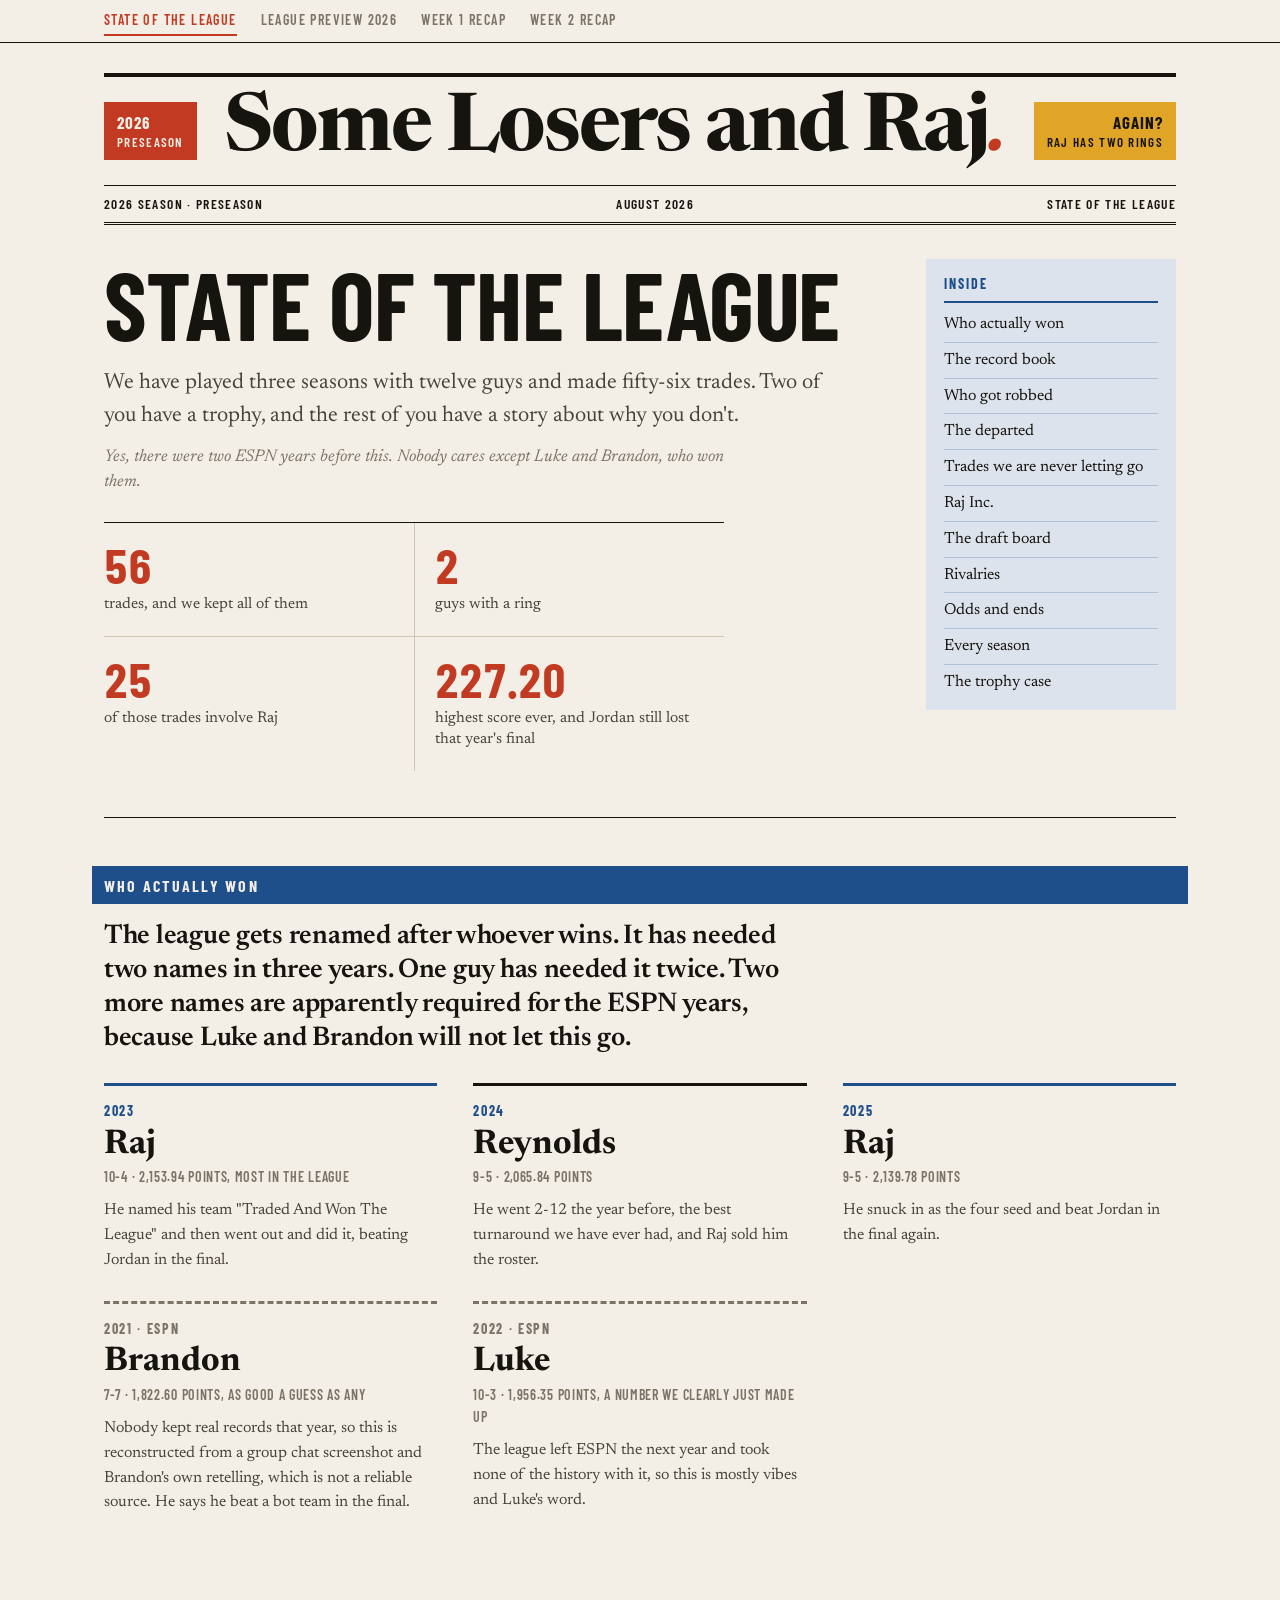
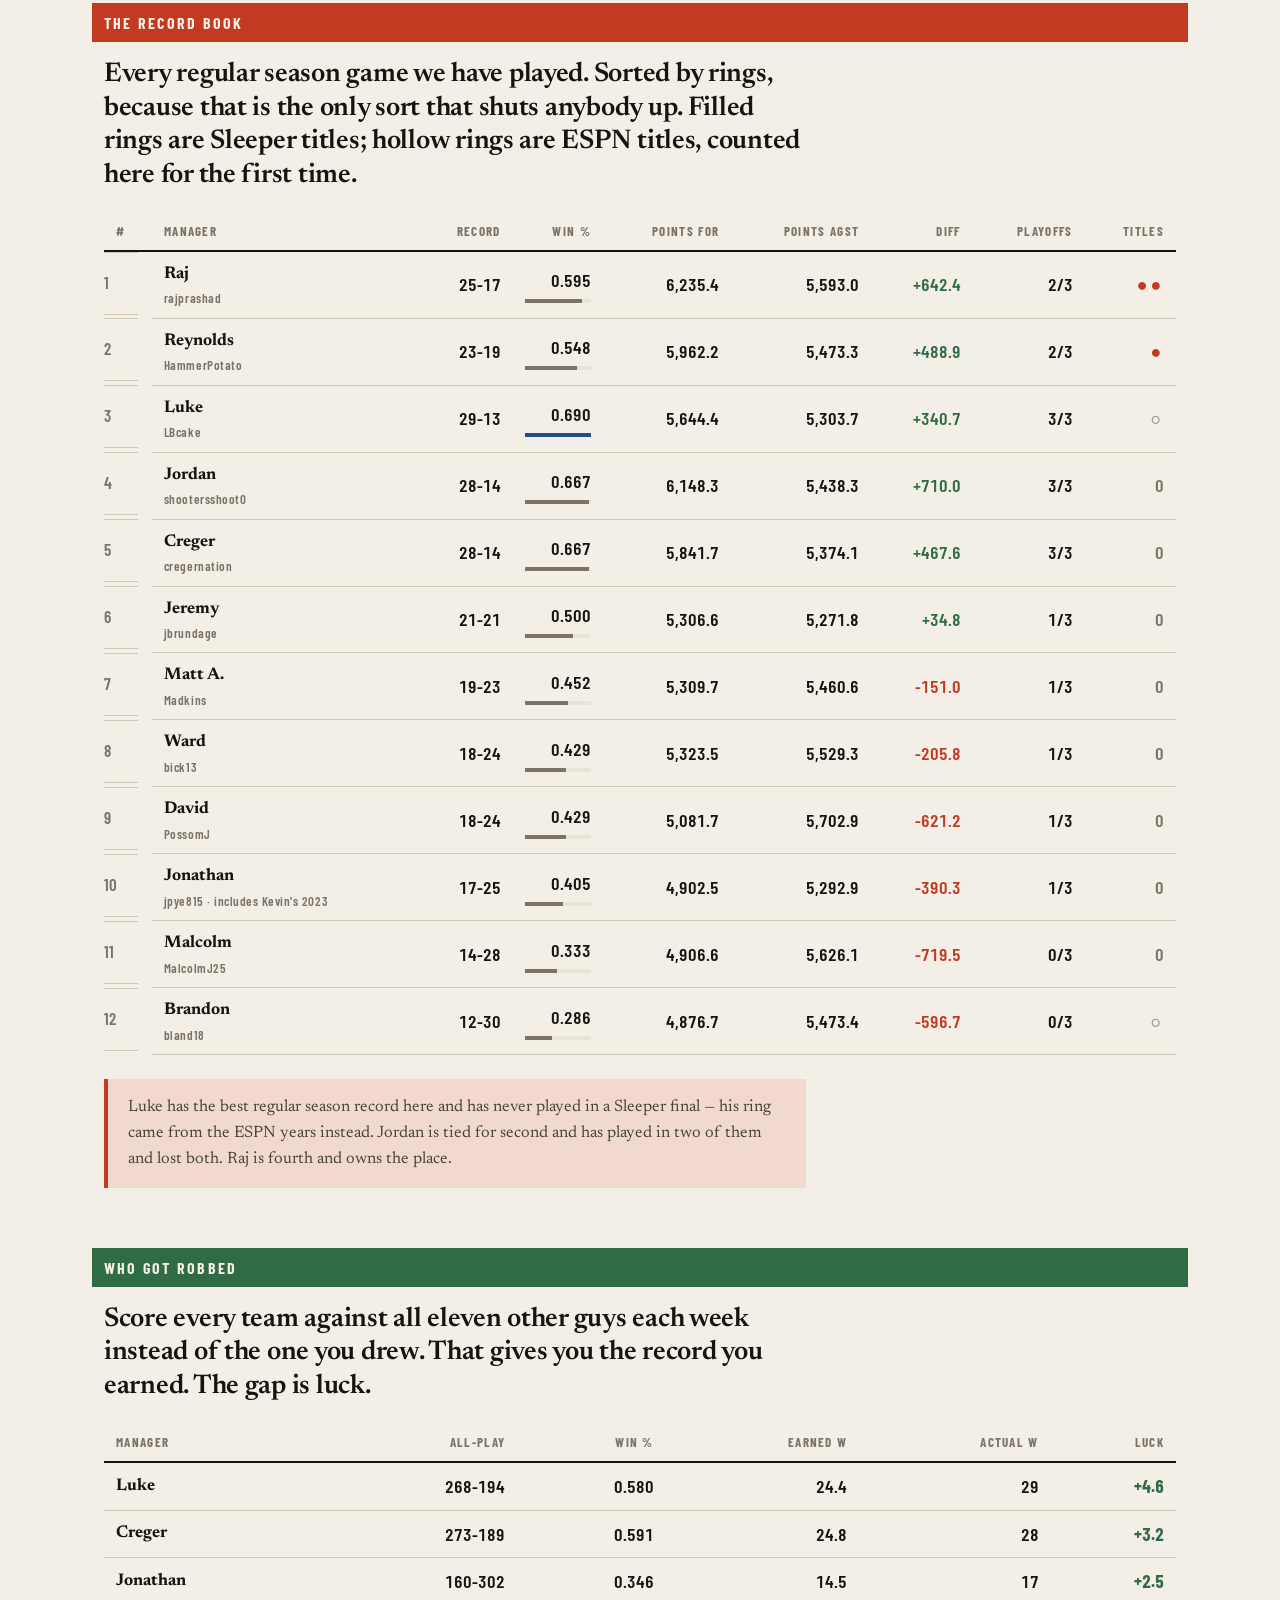
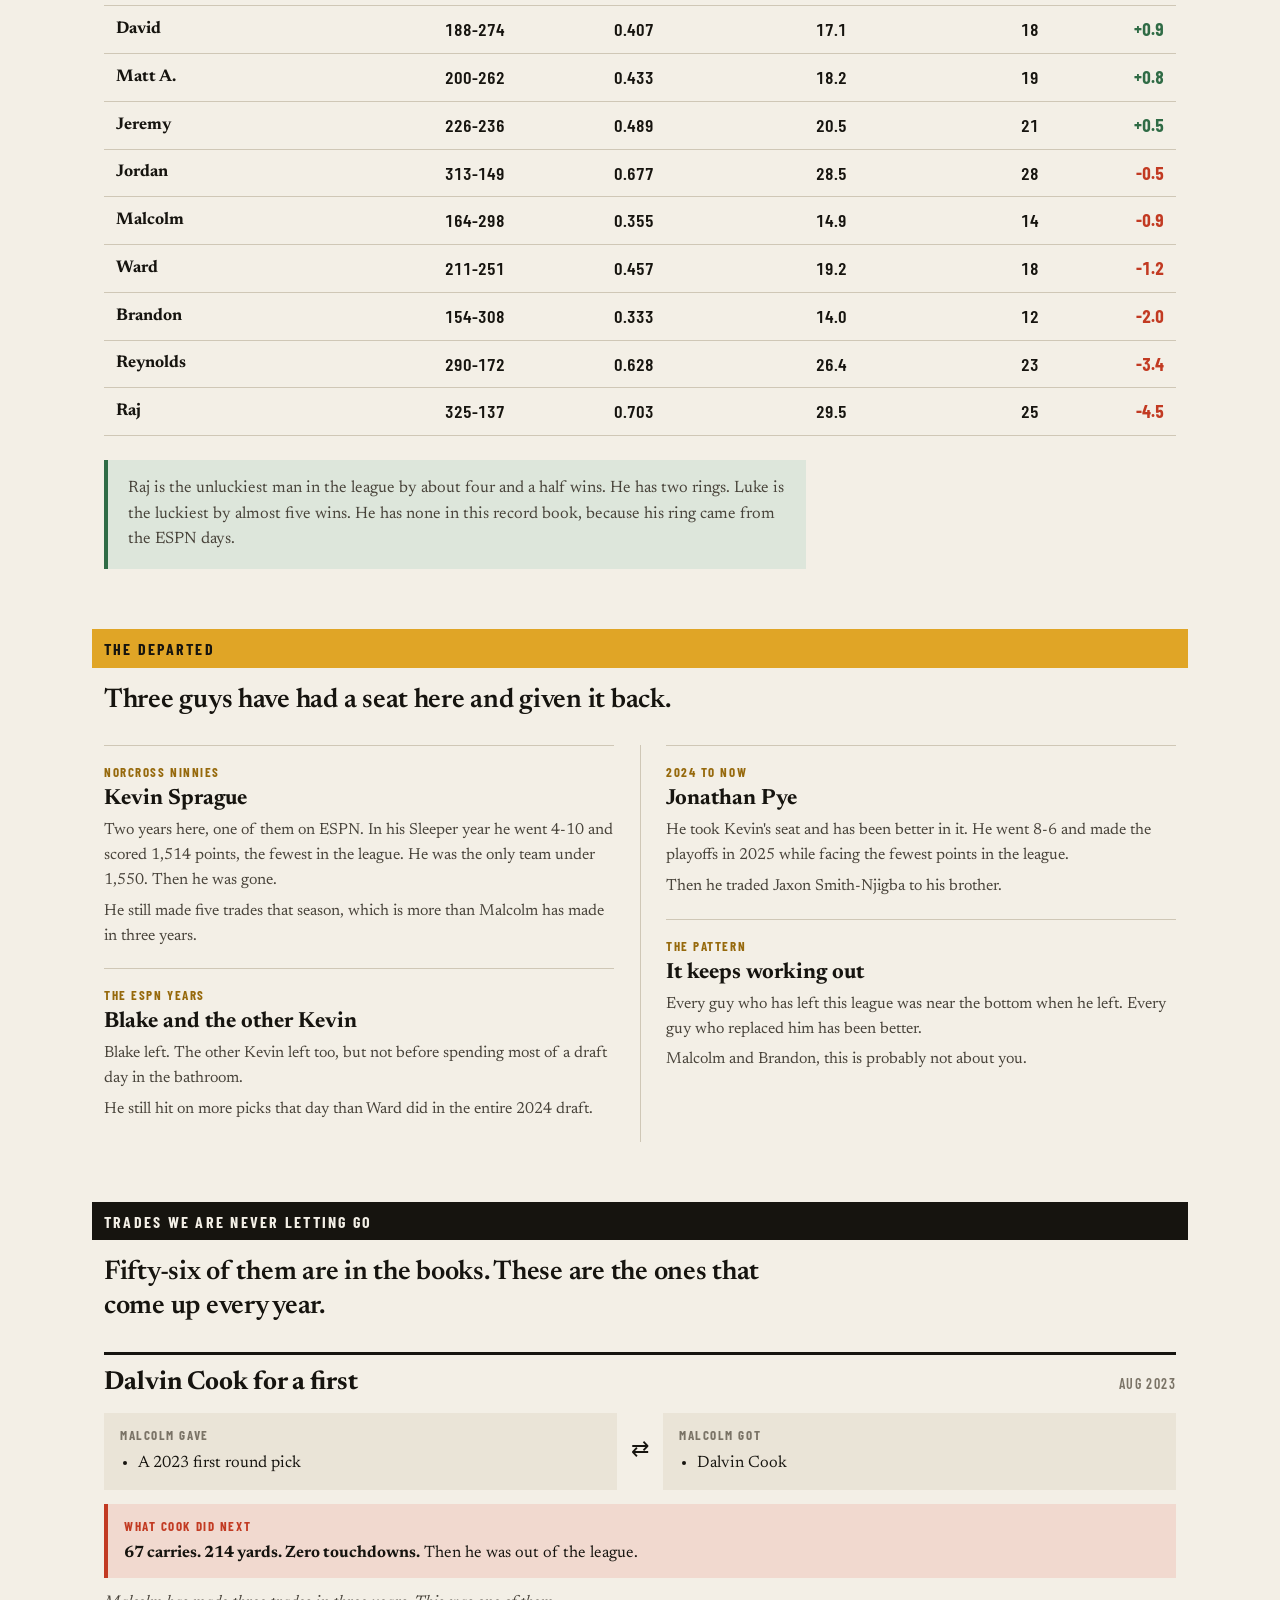
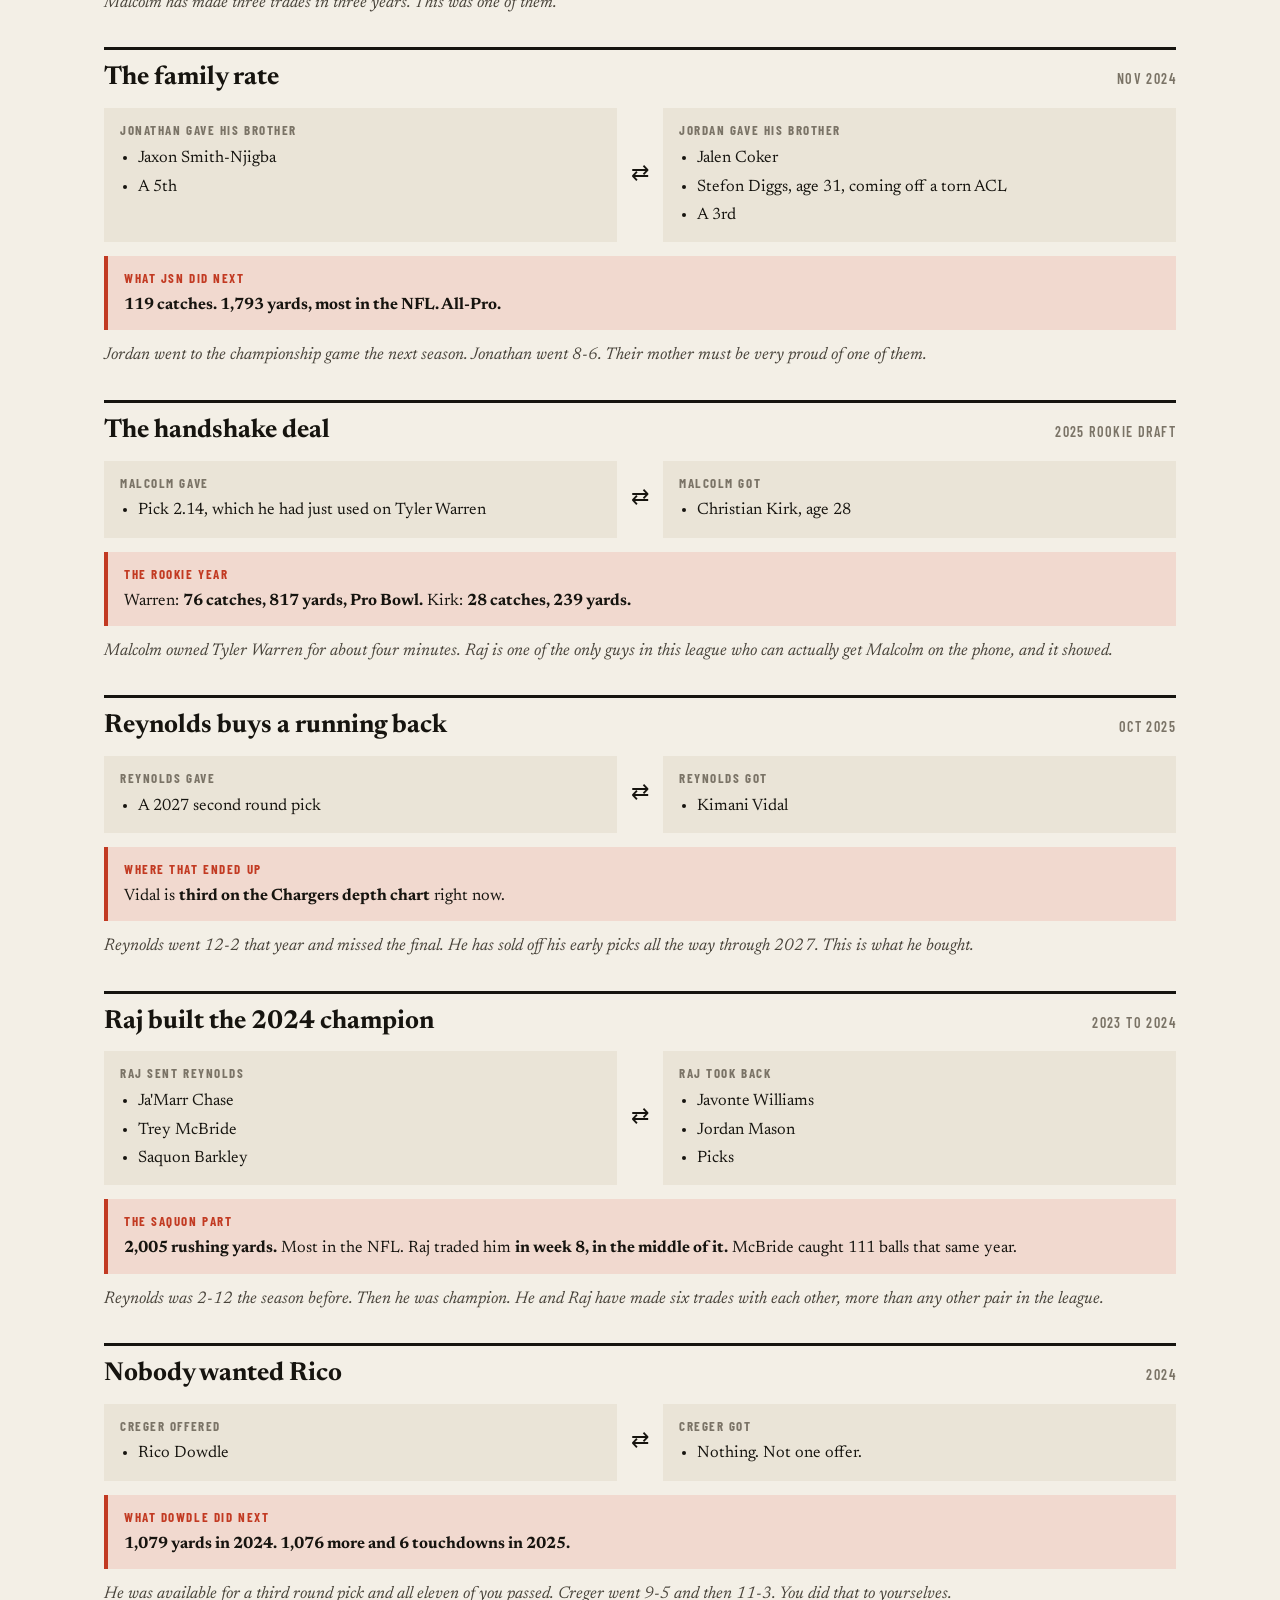
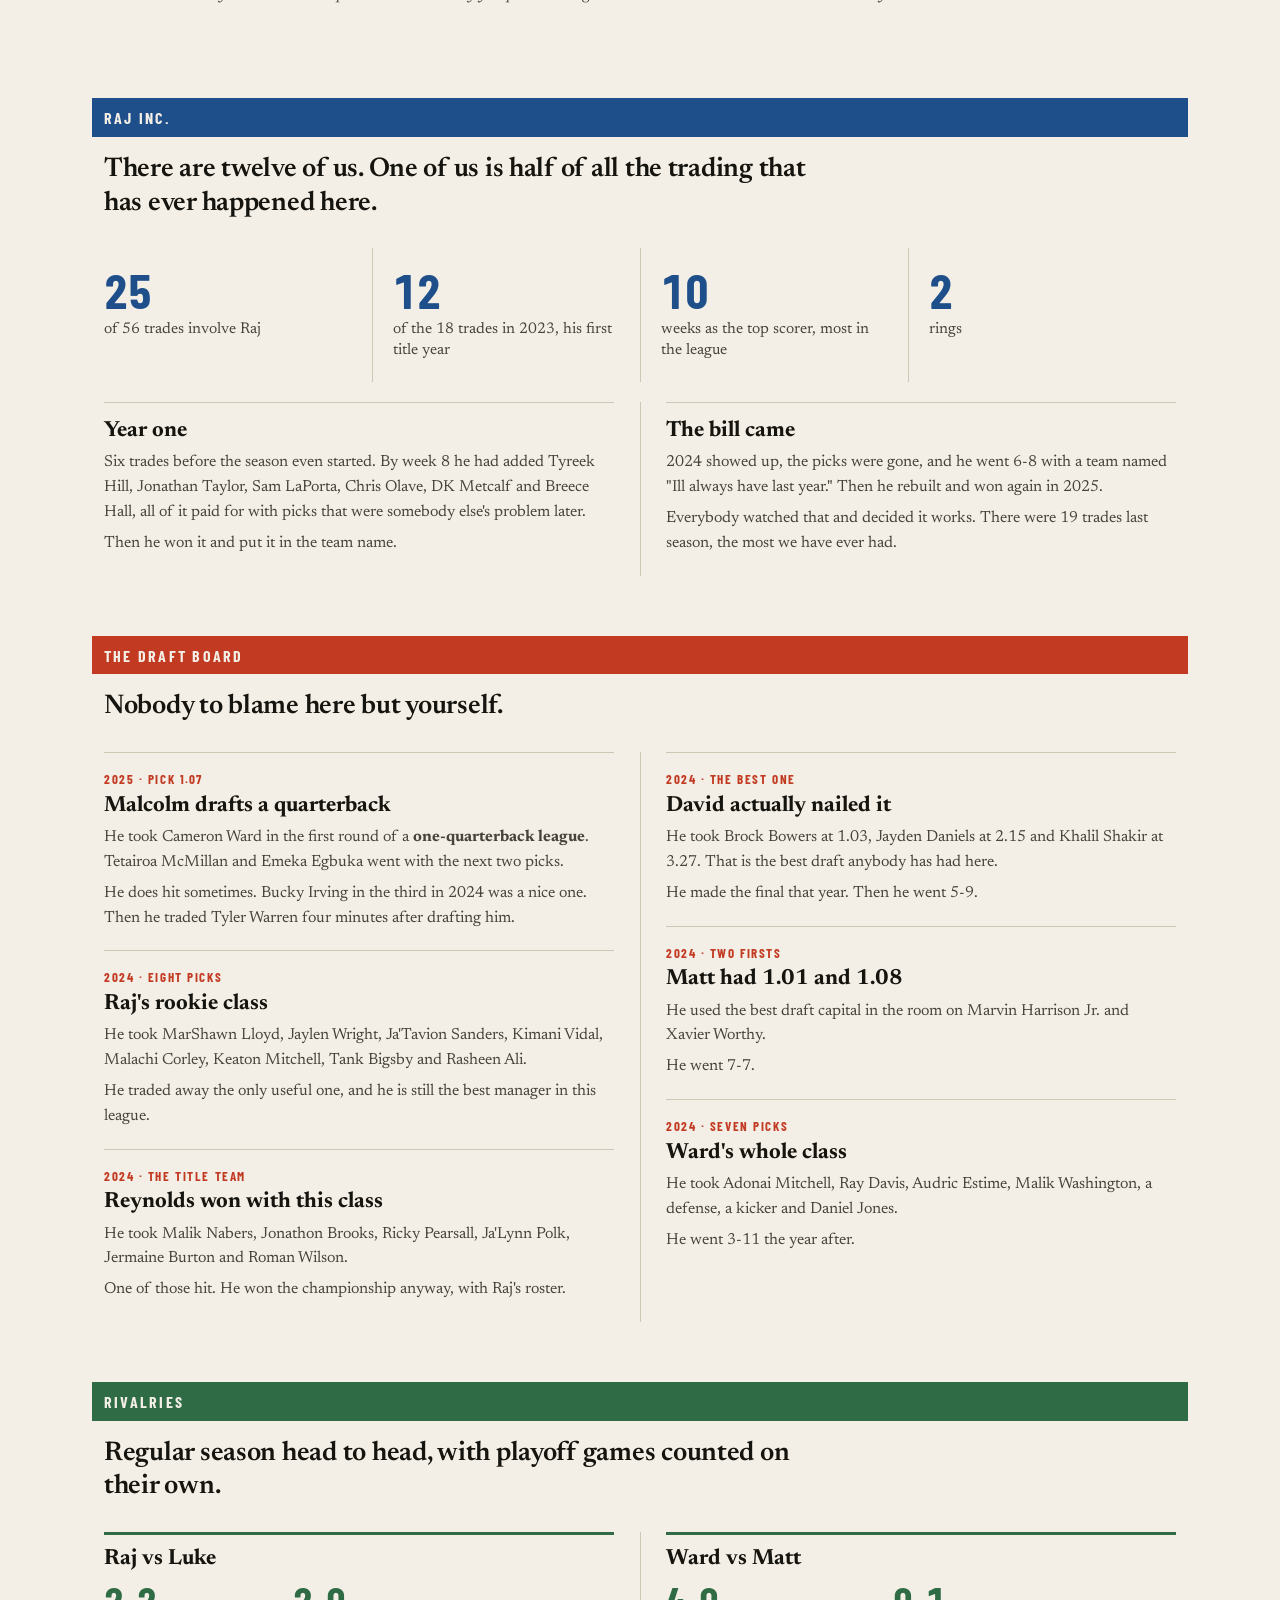
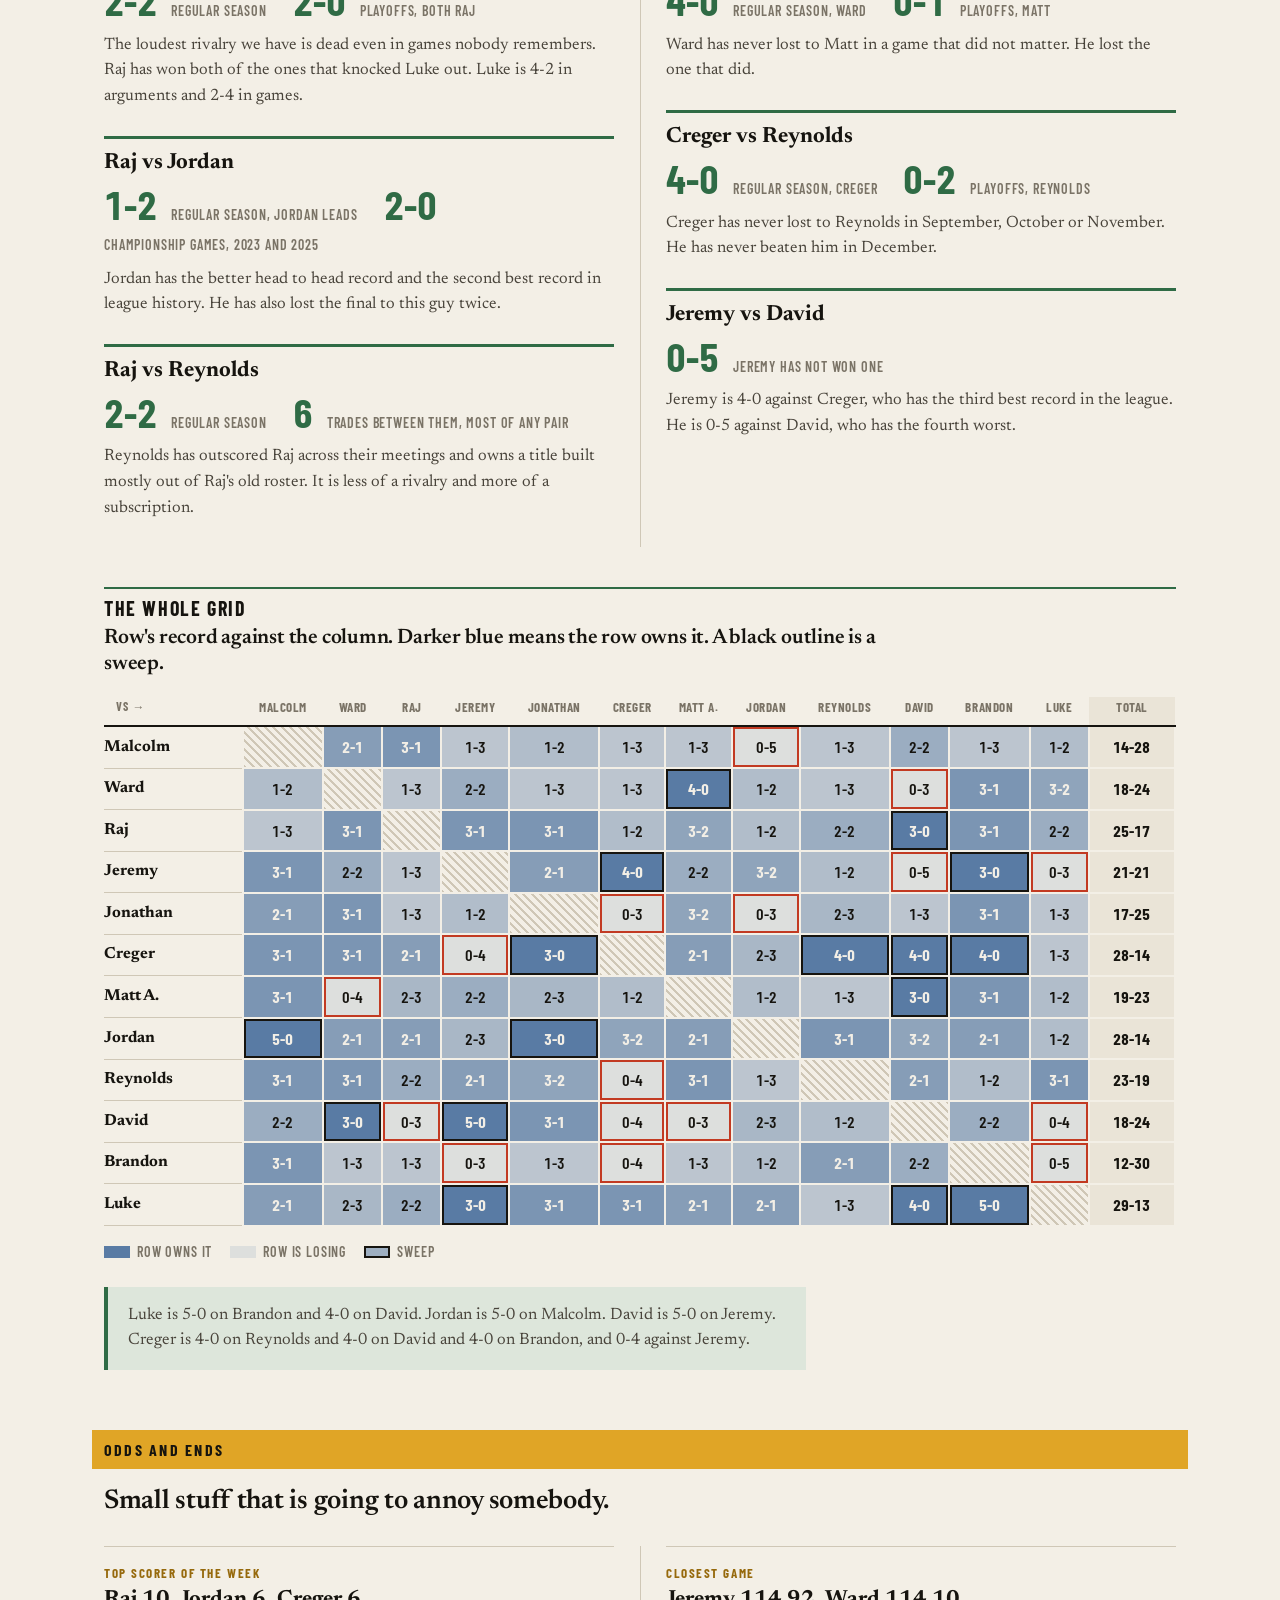
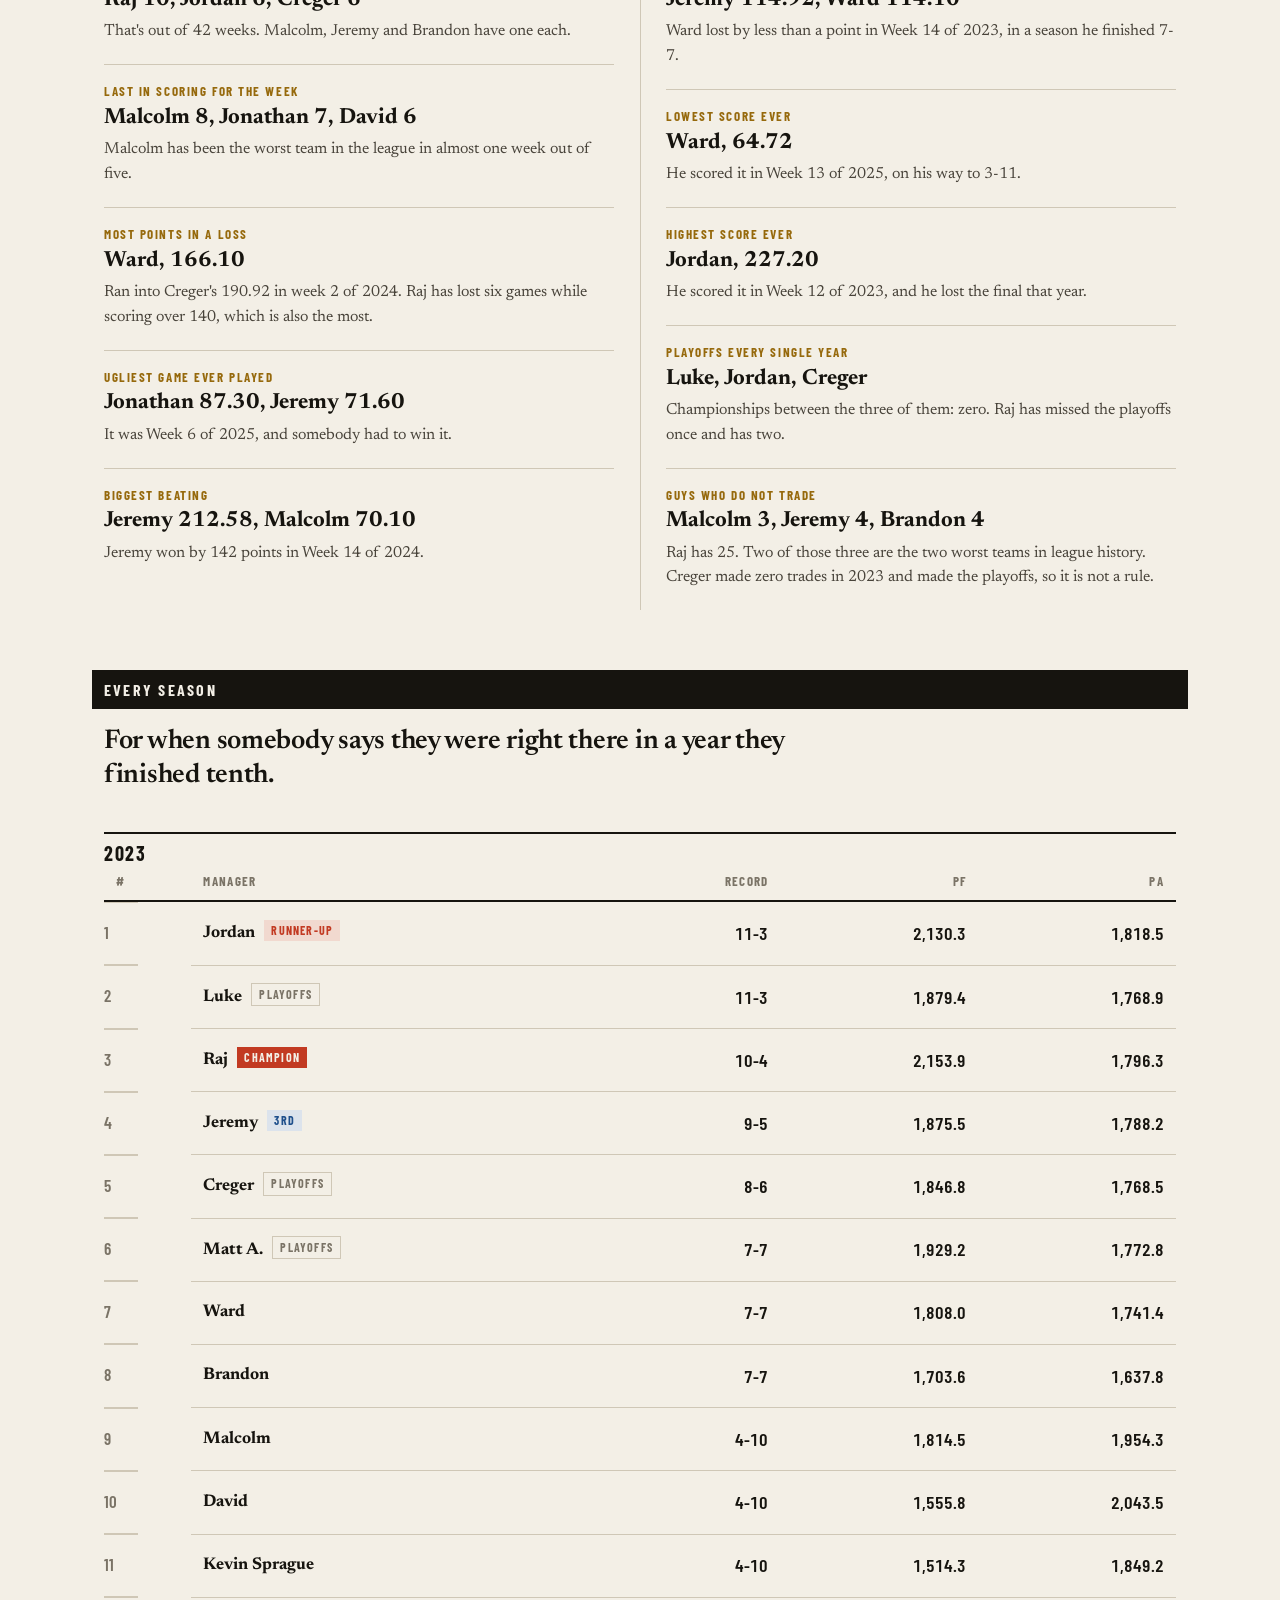
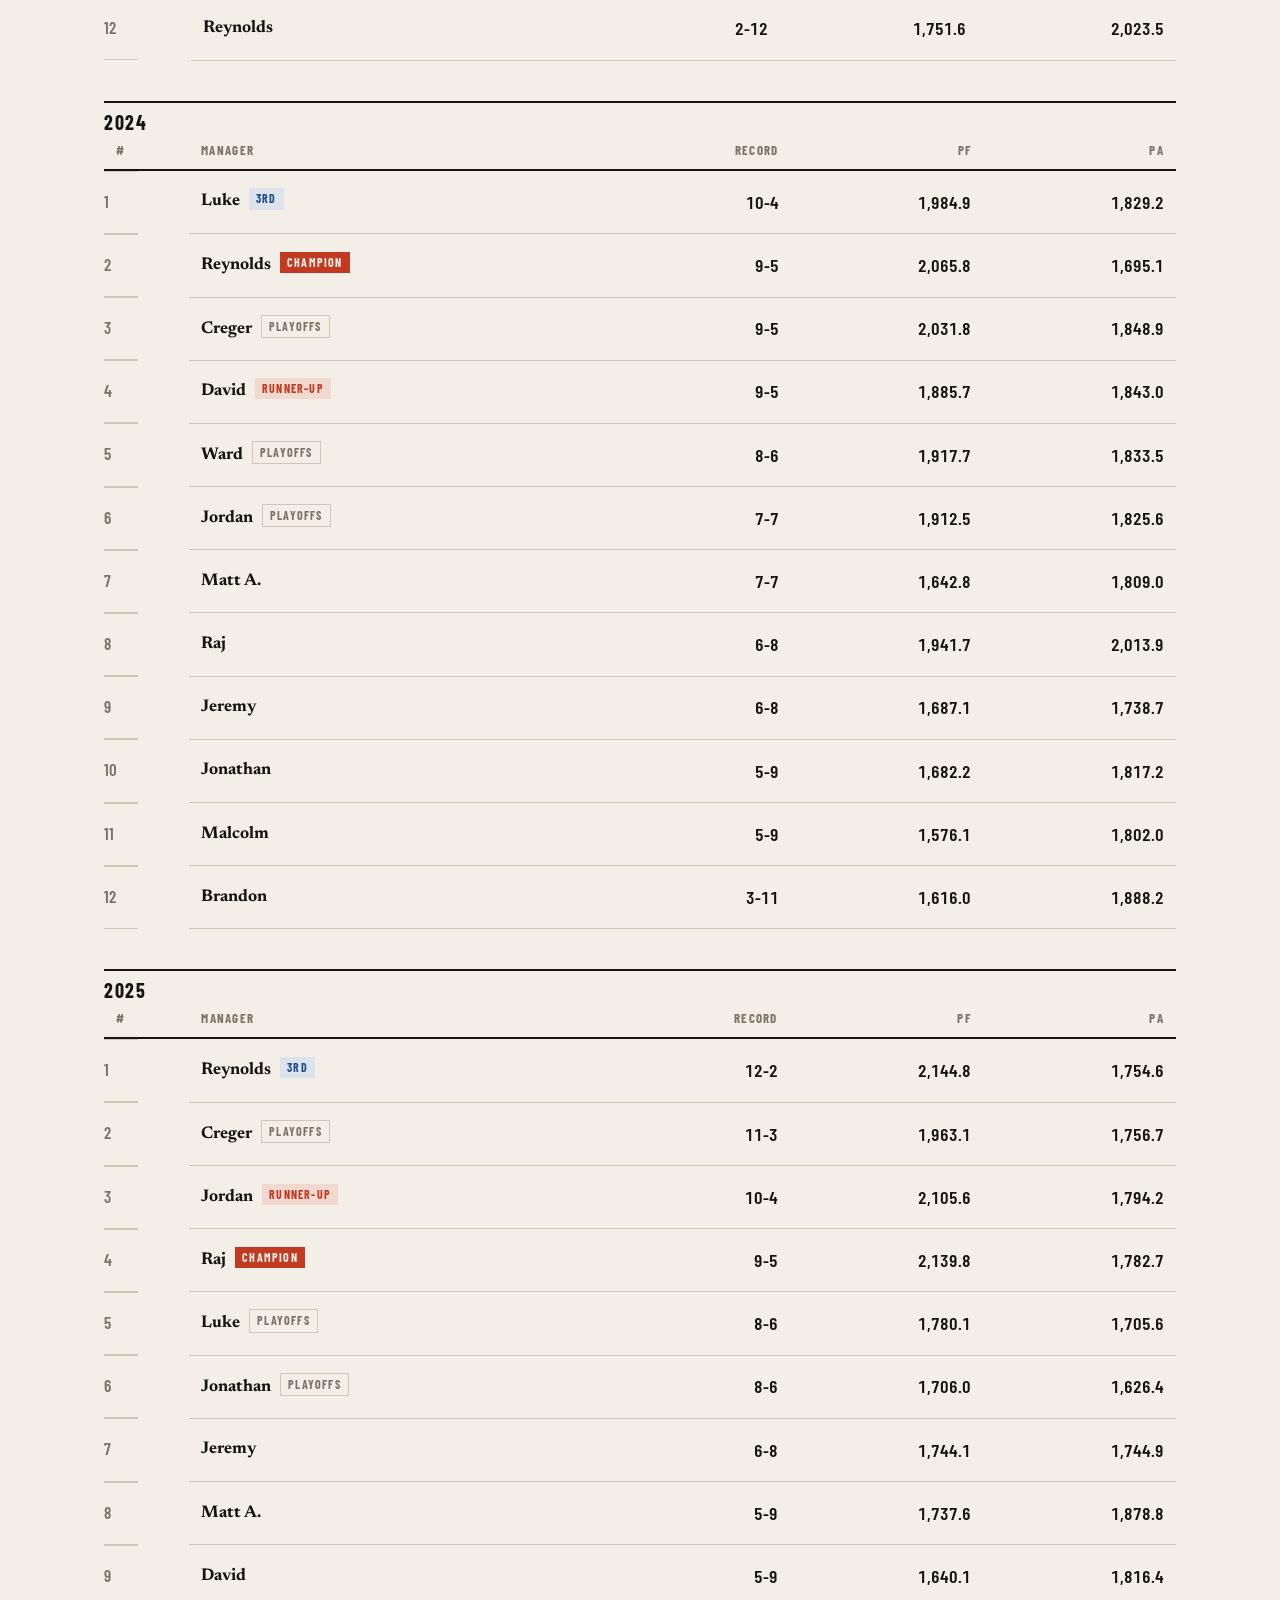
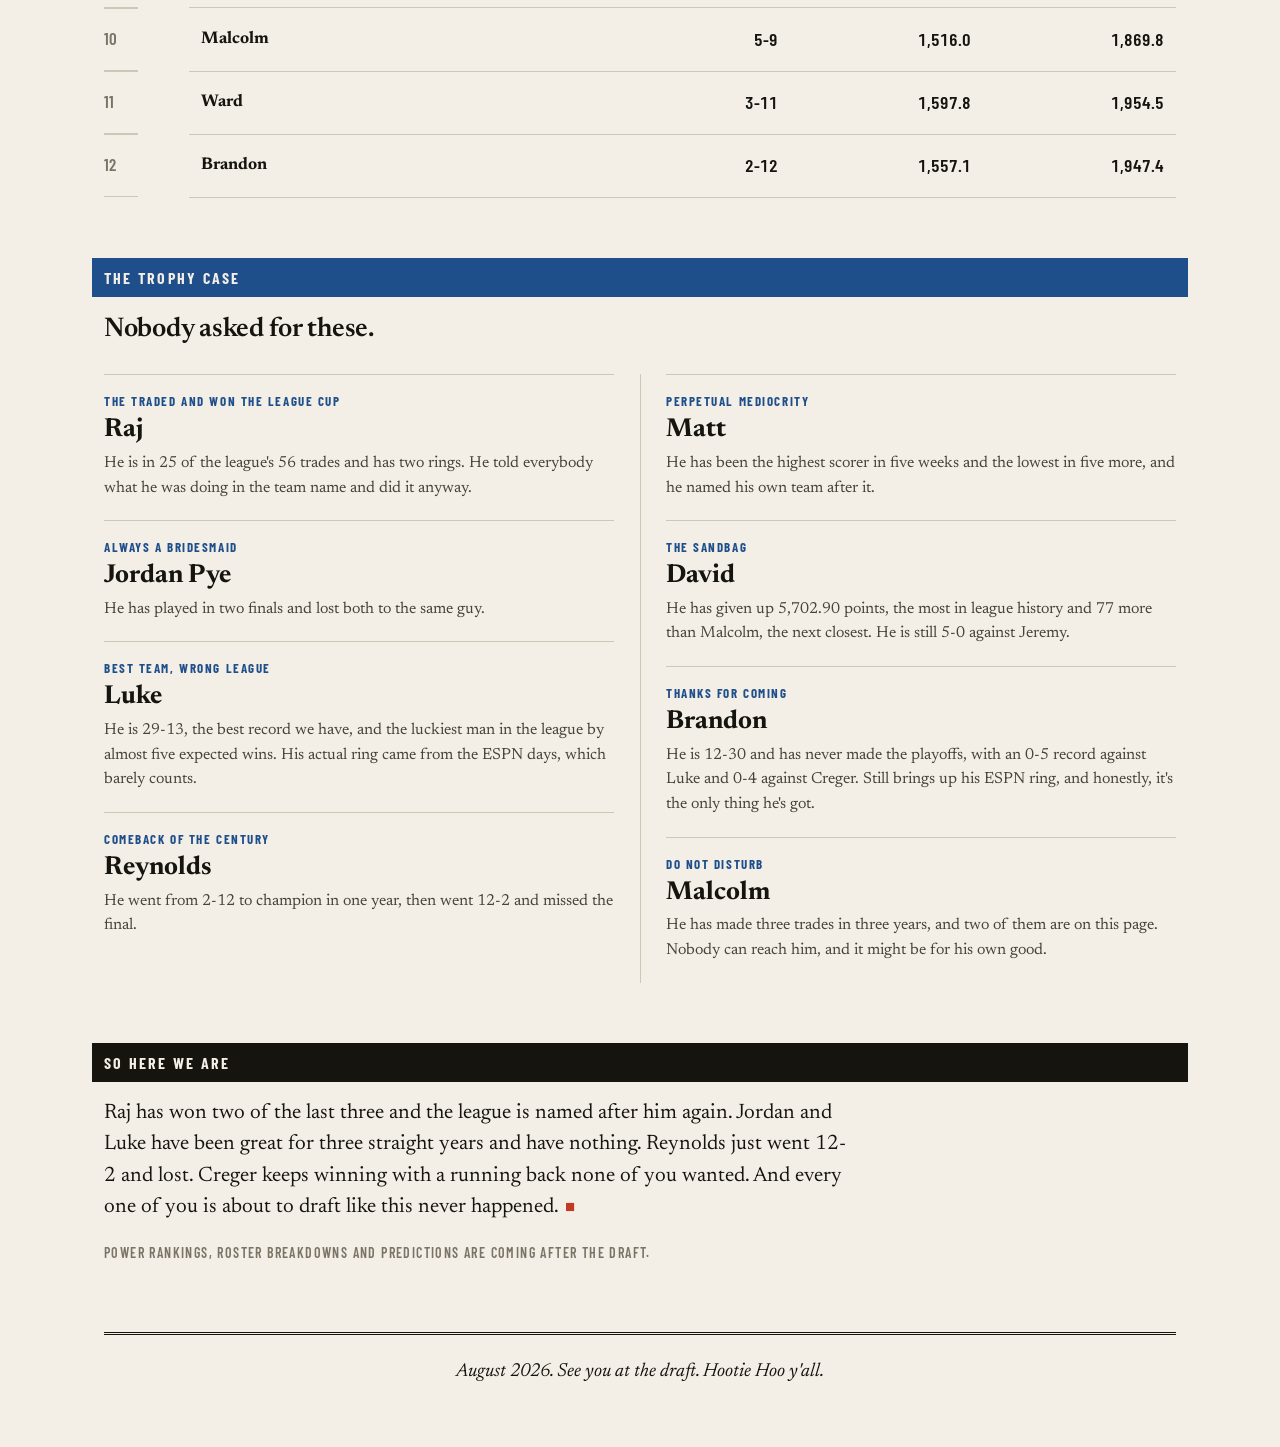
==== commit 1d6e87be: "Copy pass: cut generic and AI-sounding phrasing, fix factual errors - Remove tacked-on asides, tidy " ====
--- a/index.html
+++ b/index.html
@@ -32,8 +32,7 @@
   </div>
   <div class="banner">
     <div><h1>State of the League</h1>
-    <p class="lede">Three seasons. Twelve guys. Fifty-six trades. Two of you have a trophy.
-      The rest of you have a story about why you don't.</p>
+    <p class="lede">We have played three seasons with twelve guys and made fifty-six trades. Two of you have a trophy, and the rest of you have a story about why you don't.</p>
     <p class="lede aside">Yes, there were two ESPN years before this. Nobody cares except Luke and Brandon, who won them.</p>
     <div class="kpis">
     <div class="kpi"><div class="v">56</div><div class="k">trades, and we kept all of them</div></div>
@@ -68,26 +67,23 @@
     <div class="champ two">
       <div class="yr">2023</div><div class="who">Raj</div>
       <div class="rec">10-4 · 2,153.94 points, most in the league</div>
-      <p>Named his team "Traded And Won The League" and then went out and did it. Beat Jordan
-        in the final.</p>
+      <p>He named his team "Traded And Won The League" and then went out and did it, beating Jordan in the final.</p>
     </div>
     <div class="champ">
       <div class="yr">2024</div><div class="who">Reynolds</div>
       <div class="rec">9-5 · 2,065.84 points</div>
-      <p>Went 2-12 the year before. Best turnaround we have ever had. Raj sold him the
-        roster.</p>
+      <p>He went 2-12 the year before, the best turnaround we have ever had, and Raj sold him the roster.</p>
     </div>
     <div class="champ two">
       <div class="yr">2025</div><div class="who">Raj</div>
       <div class="rec">9-5 · 2,139.78 points</div>
-      <p>Snuck in as the four seed. Beat Jordan in the final. Again.</p>
+      <p>He snuck in as the four seed and beat Jordan in the final again.</p>
     </div>
     <div class="champ espn">
       <div class="yr">2021 · ESPN</div><div class="who">Brandon</div>
       <div class="rec">7-7 · 1,822.60 points, as good a guess as any</div>
       <p>Nobody kept real records that year, so this is reconstructed from a group chat
-        screenshot and Brandon's own retelling, which is not a reliable source. He says he
-        beat a bot team in the final. Probably.</p>
+        screenshot and Brandon's own retelling, which is not a reliable source. He says he beat a bot team in the final.</p>
     </div>
     <div class="champ espn">
       <div class="yr">2022 · ESPN</div><div class="who">Luke</div>
@@ -247,8 +243,7 @@
   </table></div>
   <div class="note">
     Luke has the best regular season record here and has never played in a Sleeper final —
-    his ring came from the ESPN years instead. Jordan is second and has played in two of them
-    and lost both. Raj is third and owns the place.
+    his ring came from the ESPN years instead. Jordan is tied for second and has played in two of them and lost both. Raj is fourth and owns the place.
   </div>
 </div></section>
 
@@ -315,8 +310,7 @@
   </table></div>
   <div class="note">
     Raj is the unluckiest man in the league by about four and a half wins. He has two rings.
-    Luke is the luckiest by almost five wins. He has none in this record book — his ring came
-    from the ESPN days. Nobody wants to talk about this.
+    Luke is the luckiest by almost five wins. He has none in this record book, because his ring came from the ESPN days.
   </div>
 </div></section>
 
@@ -344,8 +338,7 @@
     <div class="card">
       <div class="meta">2024 TO NOW</div>
       <h3>Jonathan Pye</h3>
-      <p>Took Kevin's seat and has been better in it. Went 8-6 and made the playoffs in 2025
-        while giving up the fewest points in the league.</p>
+      <p>He took Kevin's seat and has been better in it. He went 8-6 and made the playoffs in 2025 while facing the fewest points in the league.</p>
       <p>Then he traded Jaxon Smith-Njigba to his brother.</p>
     </div>
     <div class="card">
@@ -353,7 +346,7 @@
       <h3>It keeps working out</h3>
       <p>Every guy who has left this league was near the bottom when he left. Every guy who
         replaced him has been better.</p>
-      <p>Malcolm and Brandon, this is not about you. Probably.</p>
+      <p>Malcolm and Brandon, this is probably not about you.</p>
     </div>
   </div>
 </div></section>
@@ -478,7 +471,7 @@
     <div class="card">
       <div class="meta">2025 · PICK 1.07</div>
       <h3>Malcolm drafts a quarterback</h3>
-      <p>Cameron Ward. In the first round. In a <b>one quarterback league</b>. Tetairoa
+      <p>He took Cameron Ward in the first round of a <b>one-quarterback league</b>. Tetairoa
         McMillan and Emeka Egbuka went with the next two picks.</p>
       <p>He does hit sometimes. Bucky Irving in the third in 2024 was a nice one. Then he
         traded Tyler Warren four minutes after drafting him.</p>
@@ -486,36 +479,31 @@
     <div class="card">
       <div class="meta">2024 · EIGHT PICKS</div>
       <h3>Raj's rookie class</h3>
-      <p>MarShawn Lloyd. Jaylen Wright. Ja'Tavion Sanders. Kimani Vidal. Malachi Corley.
-        Keaton Mitchell. Tank Bigsby. Rasheen Ali.</p>
-      <p>The only useful one he traded away. He is still the best manager in this league,
-        which should tell you something about how much the draft matters to him.</p>
+      <p>He took MarShawn Lloyd, Jaylen Wright, Ja'Tavion Sanders, Kimani Vidal, Malachi Corley, Keaton Mitchell, Tank Bigsby and Rasheen Ali.</p>
+      <p>He traded away the only useful one, and he is still the best manager in this league.</p>
     </div>
     <div class="card">
       <div class="meta">2024 · THE TITLE TEAM</div>
       <h3>Reynolds won with this class</h3>
-      <p>Malik Nabers, Jonathon Brooks, Ricky Pearsall, Ja'Lynn Polk, Jermaine Burton and
-        Roman Wilson.</p>
+      <p>He took Malik Nabers, Jonathon Brooks, Ricky Pearsall, Ja'Lynn Polk, Jermaine Burton and Roman Wilson.</p>
       <p>One of those hit. He won the championship anyway, with Raj's roster.</p>
     </div>
     <div class="card">
       <div class="meta">2024 · THE BEST ONE</div>
       <h3>David actually nailed it</h3>
-      <p>Brock Bowers at 1.03. Jayden Daniels at 2.15. Khalil Shakir at 3.27. That is the
-        best draft anybody has had here.</p>
+      <p>He took Brock Bowers at 1.03, Jayden Daniels at 2.15 and Khalil Shakir at 3.27. That is the best draft anybody has had here.</p>
       <p>He made the final that year. Then he went 5-9.</p>
     </div>
     <div class="card">
       <div class="meta">2024 · TWO FIRSTS</div>
       <h3>Matt had 1.01 and 1.08</h3>
-      <p>Marvin Harrison Jr. and Xavier Worthy. Best draft capital in the room.</p>
-      <p>Final record: 7-7.</p>
+      <p>He used the best draft capital in the room on Marvin Harrison Jr. and Xavier Worthy.</p>
+      <p>He went 7-7.</p>
     </div>
     <div class="card">
       <div class="meta">2024 · SEVEN PICKS</div>
       <h3>Ward's whole class</h3>
-      <p>Adonai Mitchell, Ray Davis, Audric Estime, Malik Washington, a defense, a kicker and
-        Daniel Jones.</p>
+      <p>He took Adonai Mitchell, Ray Davis, Audric Estime, Malik Washington, a defense, a kicker and Daniel Jones.</p>
       <p>He went 3-11 the year after.</p>
     </div>
   </div>
@@ -580,8 +568,7 @@
     <div class="score">
       <div class="s">0-5</div><div class="lbl">Jeremy has not won one</div>
     </div>
-    <p>Jeremy is 4-0 against Creger, who has the third best record in the league. He is 0-5
-      against David, who has the fourth worst. Fantasy football is not a real sport.</p>
+    <p>Jeremy is 4-0 against Creger, who has the third best record in the league. He is 0-5 against David, who has the fourth worst.</p>
   </div>
   </div>
 
@@ -622,7 +609,7 @@
     <div class="card">
       <div class="meta">TOP SCORER OF THE WEEK</div>
       <h3>Raj 10, Jordan 6, Creger 6</h3>
-      <p>Out of 42 weeks. Malcolm, Jeremy and Brandon have one each.</p>
+      <p>That's out of 42 weeks. Malcolm, Jeremy and Brandon have one each.</p>
     </div>
     <div class="card">
       <div class="meta">LAST IN SCORING FOR THE WEEK</div>
@@ -638,27 +625,27 @@
     <div class="card">
       <div class="meta">UGLIEST GAME EVER PLAYED</div>
       <h3>Jonathan 87.30, Jeremy 71.60</h3>
-      <p>Week 6 of 2025. Somebody had to win it.</p>
+      <p>It was Week 6 of 2025, and somebody had to win it.</p>
     </div>
     <div class="card">
       <div class="meta">BIGGEST BEATING</div>
       <h3>Jeremy 212.58, Malcolm 70.10</h3>
-      <p>Week 14 of 2024. A 142 point win.</p>
+      <p>Jeremy won by 142 points in Week 14 of 2024.</p>
     </div>
     <div class="card">
       <div class="meta">CLOSEST GAME</div>
       <h3>Jeremy 114.92, Ward 114.10</h3>
-      <p>Week 14 of 2023. Ward lost by less than a point in a season he finished 7-7.</p>
+      <p>Ward lost by less than a point in Week 14 of 2023, in a season he finished 7-7.</p>
     </div>
     <div class="card">
       <div class="meta">LOWEST SCORE EVER</div>
       <h3>Ward, 64.72</h3>
-      <p>Week 13 of 2025, on his way to 3-11.</p>
+      <p>He scored it in Week 13 of 2025, on his way to 3-11.</p>
     </div>
     <div class="card">
       <div class="meta">HIGHEST SCORE EVER</div>
       <h3>Jordan, 227.20</h3>
-      <p>Week 12 of 2023. He lost the final that year.</p>
+      <p>He scored it in Week 12 of 2023, and he lost the final that year.</p>
     </div>
     <div class="card">
       <div class="meta">PLAYOFFS EVERY SINGLE YEAR</div>
@@ -733,34 +720,29 @@
   <div class="awards">
     <div class="award"><div class="nm">The Traded And Won The League Cup</div>
       <div class="win">Raj</div>
-      <p>25 of the league's 56 trades. Two rings. Told everybody what he was doing in the team
-        name and did it anyway.</p></div>
+      <p>He is in 25 of the league's 56 trades and has two rings. He told everybody what he was doing in the team name and did it anyway.</p></div>
     <div class="award"><div class="nm">Always A Bridesmaid</div>
       <div class="win">Jordan Pye</div>
-      <p>Two finals. Two losses. Same guy both times.</p></div>
+      <p>He has played in two finals and lost both to the same guy.</p></div>
     <div class="award"><div class="nm">Best Team, Wrong League</div>
       <div class="win">Luke</div>
-      <p>29-13, the best record we have. Also the luckiest man in the league by almost five
-        expected wins. His actual ring came from the ESPN days, which barely counts.</p></div>
+      <p>He is 29-13, the best record we have, and the luckiest man in the league by almost five expected wins. His actual ring came from the ESPN days, which barely counts.</p></div>
     <div class="award"><div class="nm">Comeback Of The Century</div>
       <div class="win">Reynolds</div>
-      <p>2-12 to champion in one year. Then 12-2 and no final. He runs hot.</p></div>
+      <p>He went from 2-12 to champion in one year, then went 12-2 and missed the final.</p></div>
     <div class="award"><div class="nm">Perpetual Mediocrity</div>
       <div class="win">Matt</div>
-      <p>Five weeks as the highest scorer. Five weeks as the lowest. He named his own team
-        after this. Nothing left to add.</p></div>
+      <p>He has been the highest scorer in five weeks and the lowest in five more, and he named his own team after it.</p></div>
     <div class="award"><div class="nm">The Sandbag</div>
       <div class="win">David</div>
-      <p>Most points allowed in league history at 5,702.90, almost 400 more than anybody else.
-        Still 5-0 against Jeremy.</p></div>
+      <p>He has given up 5,702.90 points, the most in league history and 77 more than Malcolm, the next closest. He is still 5-0 against Jeremy.</p></div>
     <div class="award"><div class="nm">Thanks For Coming</div>
       <div class="win">Brandon</div>
-      <p>12-30. No playoffs, ever. 0-5 against Luke and 0-4 against Creger. Still brings up
+      <p>He is 12-30 and has never made the playoffs, with an 0-5 record against Luke and 0-4 against Creger. Still brings up
         his ESPN ring, and honestly, it's the only thing he's got.</p></div>
     <div class="award"><div class="nm">Do Not Disturb</div>
       <div class="win">Malcolm</div>
-      <p>Three trades in three years. Two of them are on this page. Nobody can reach him and
-        it might be for his own good.</p></div>
+      <p>He has made three trades in three years, and two of them are on this page. Nobody can reach him, and it might be for his own good.</p></div>
   </div>
 </div></section>
 
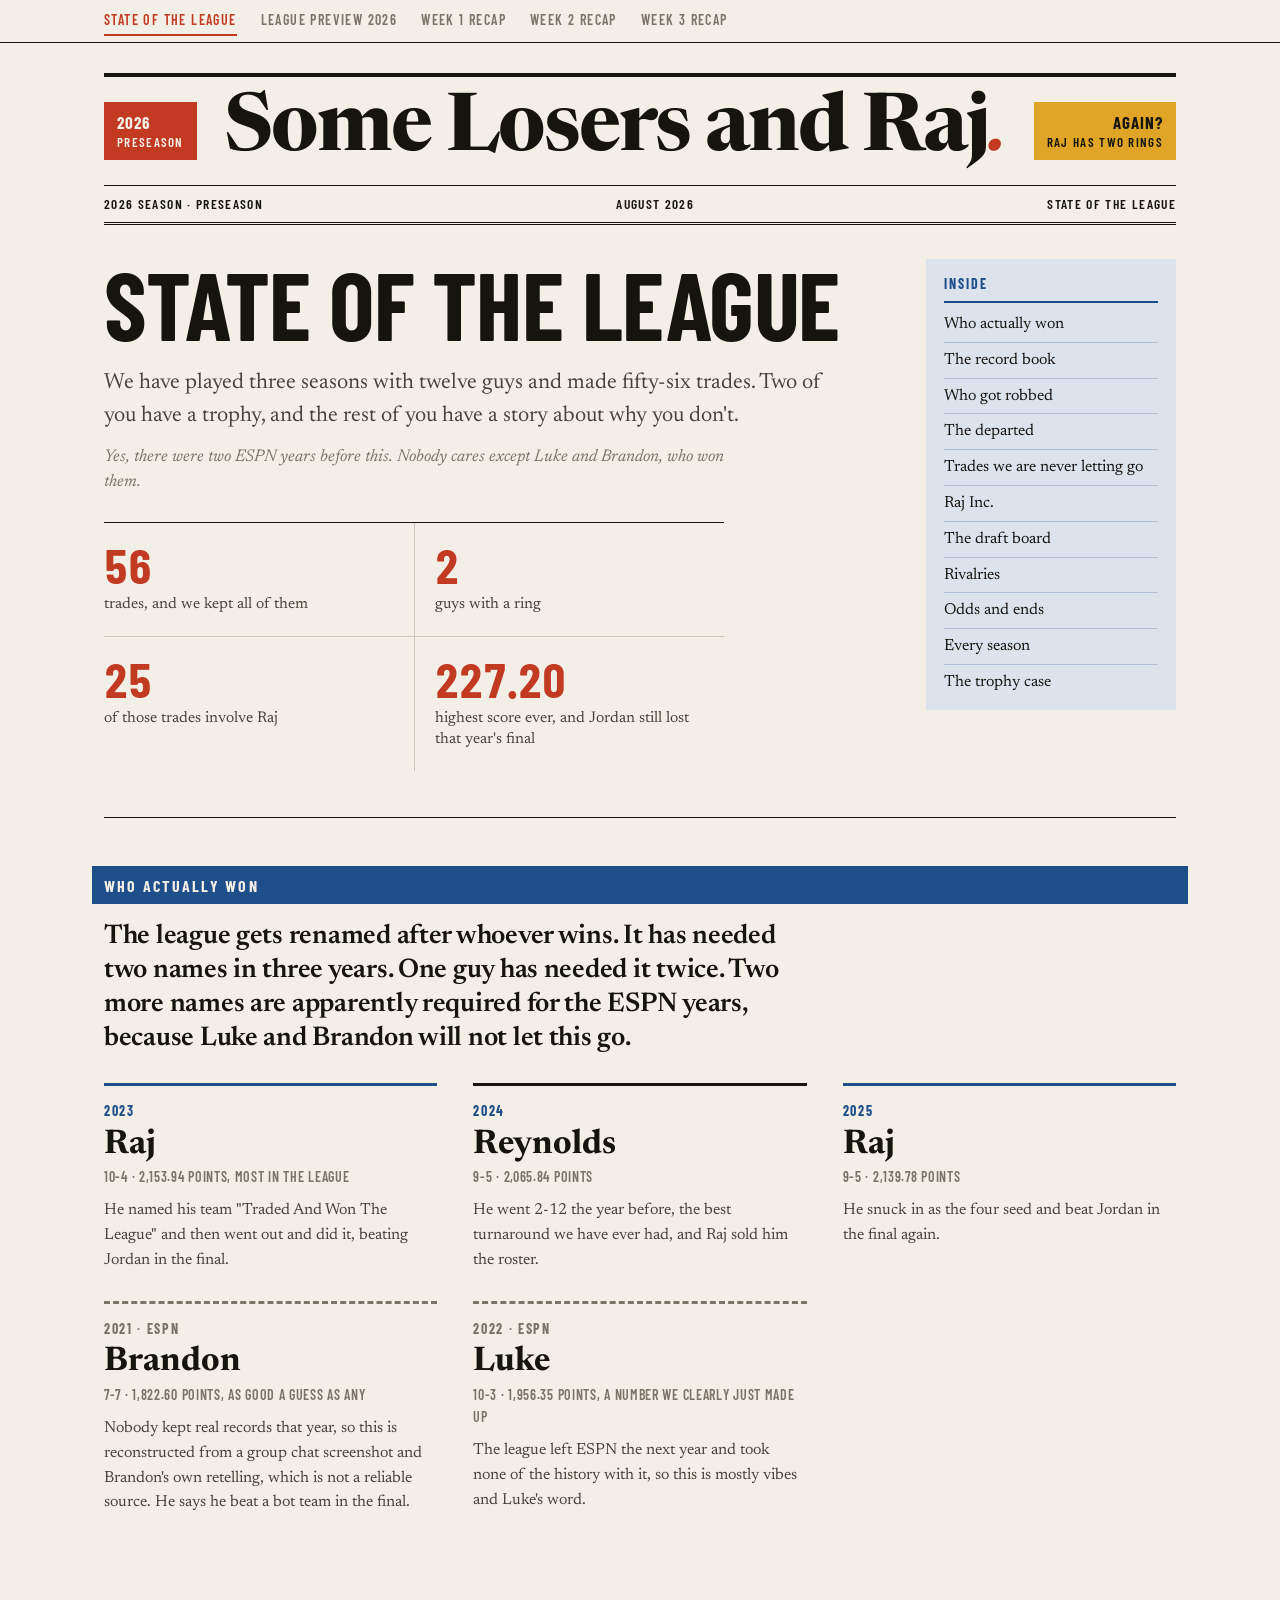
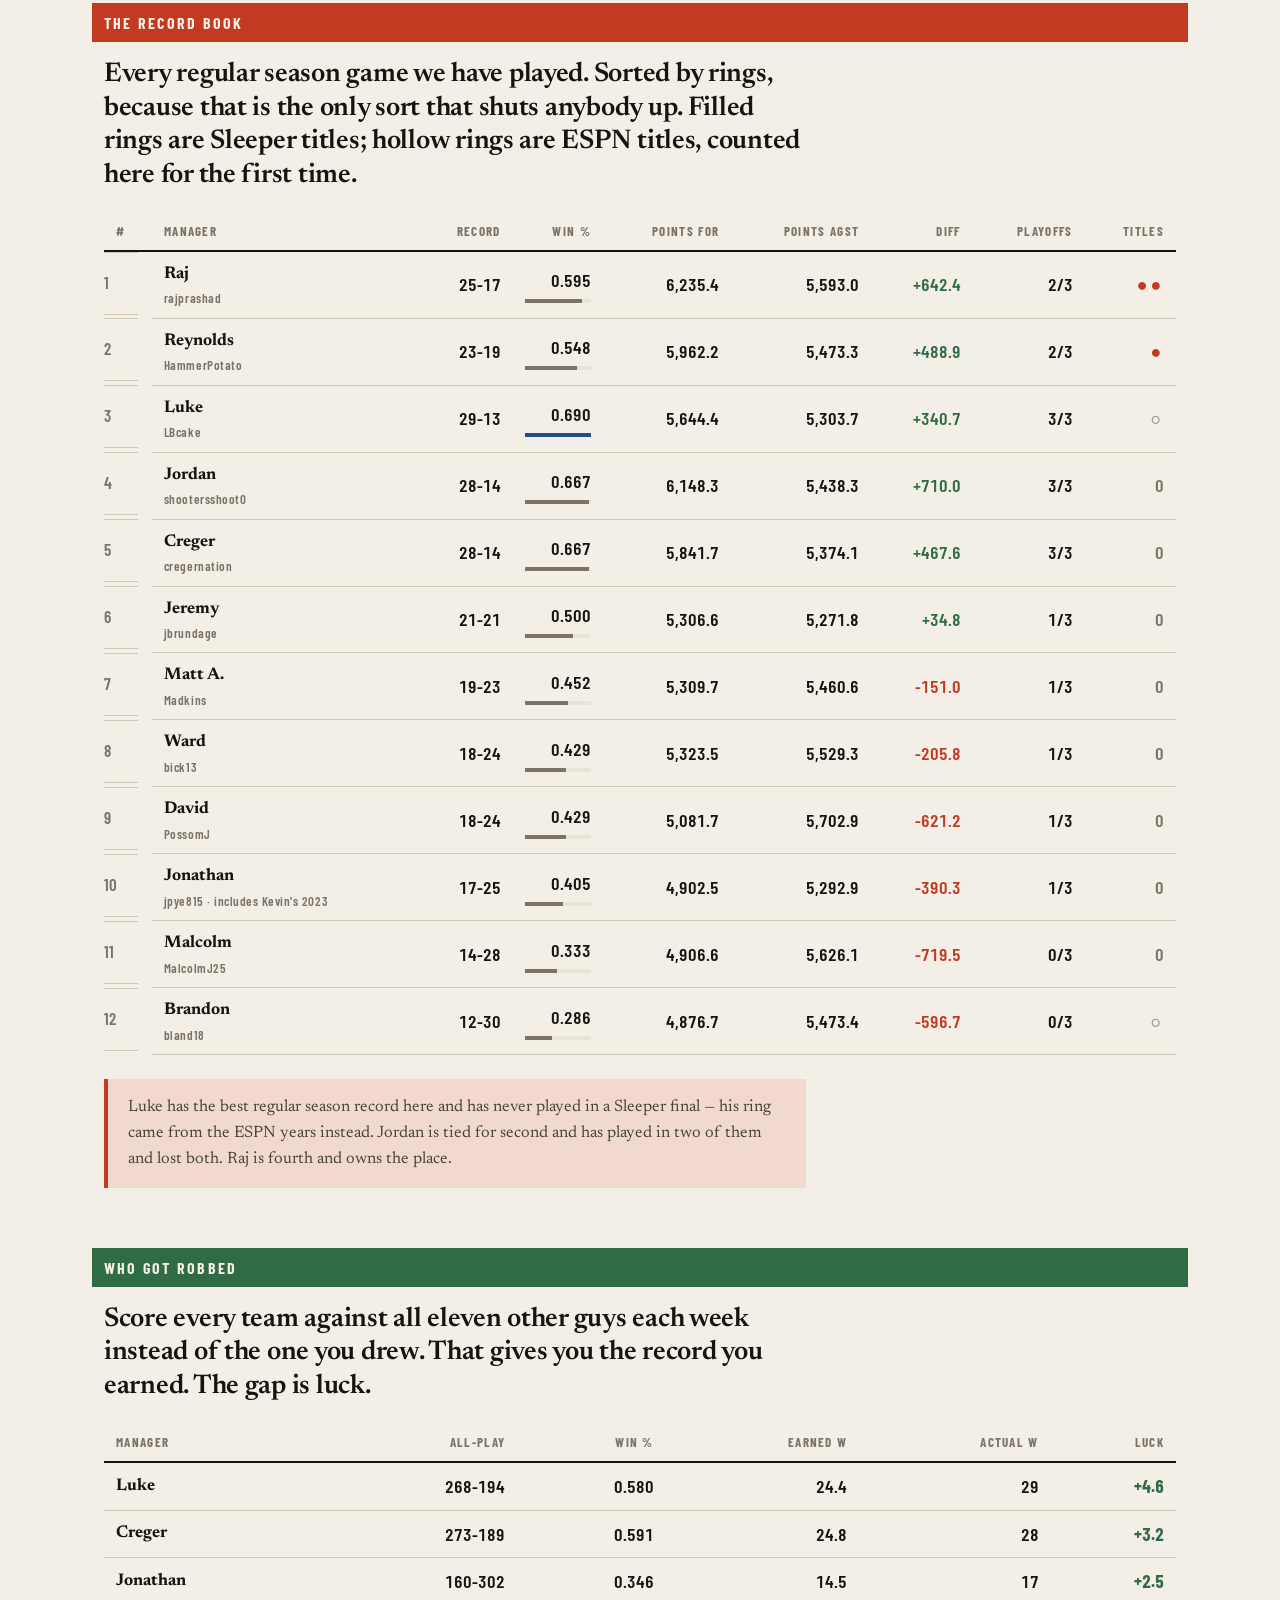
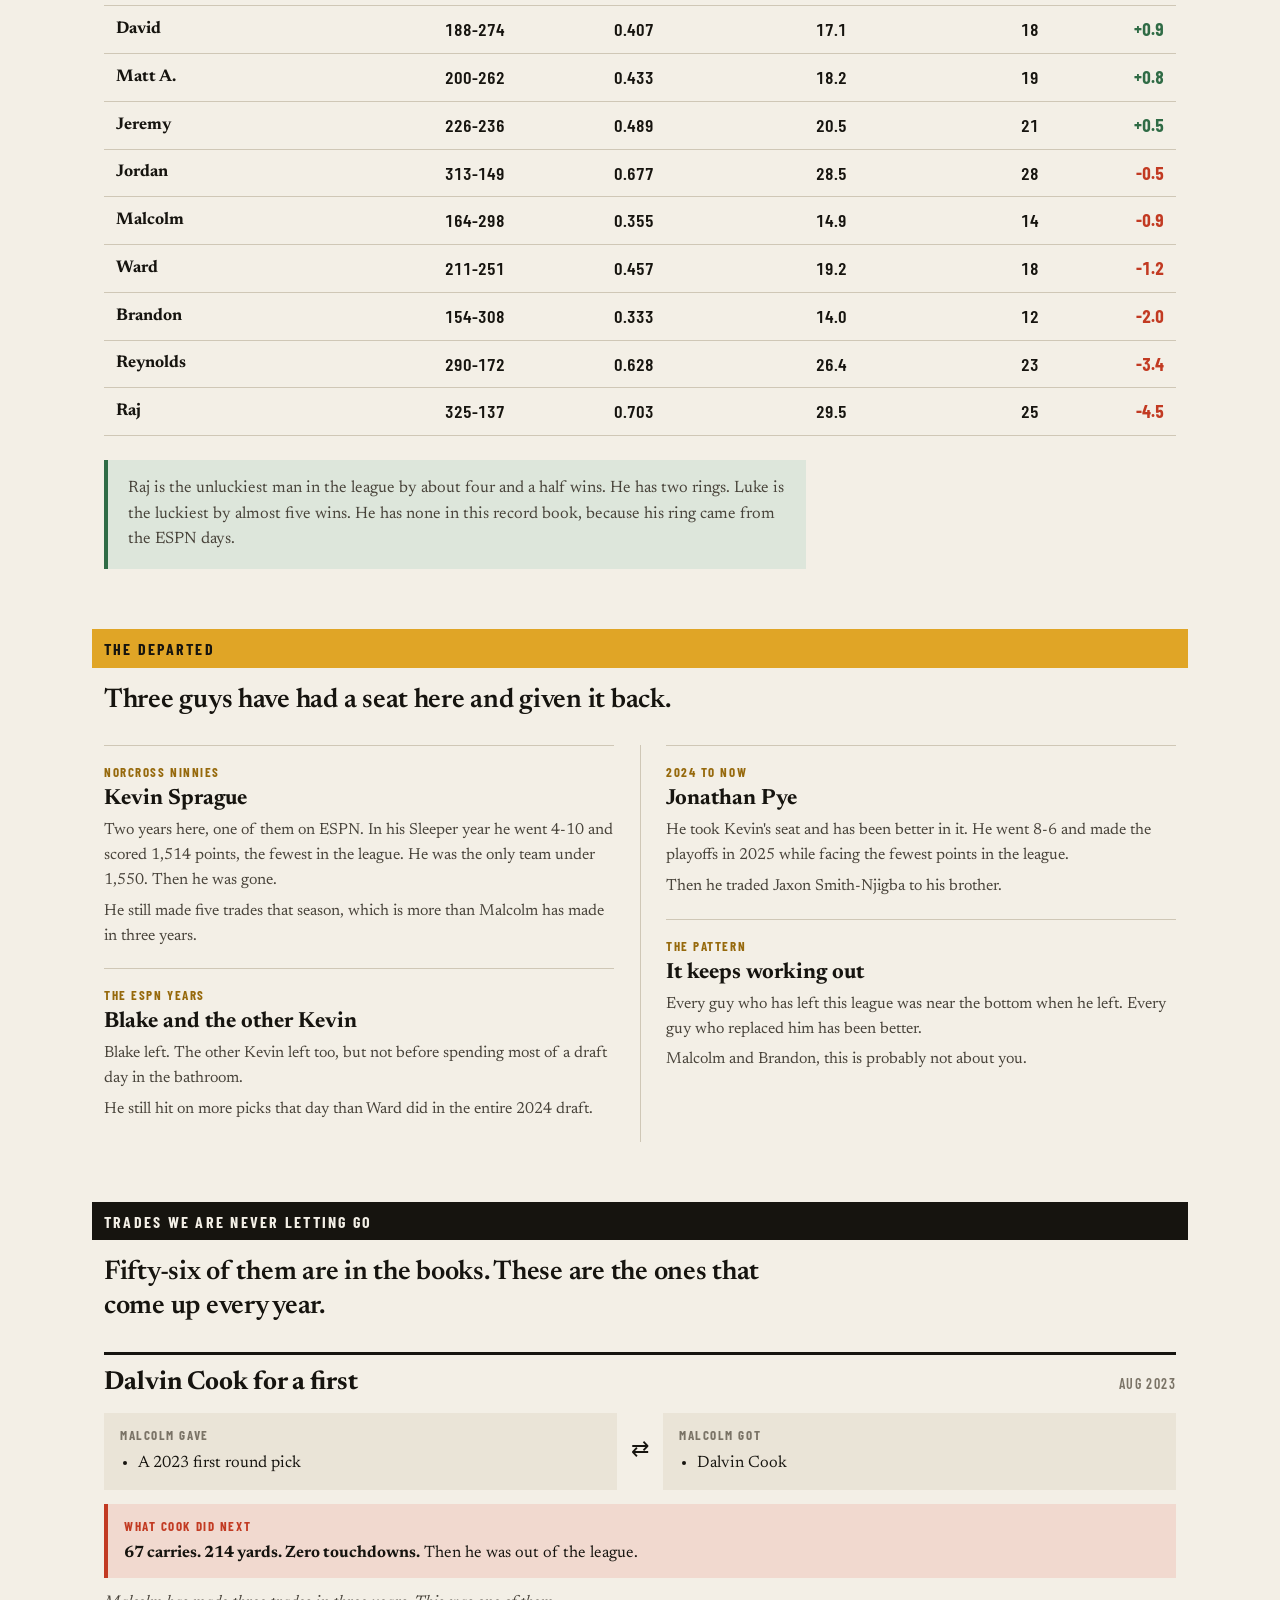
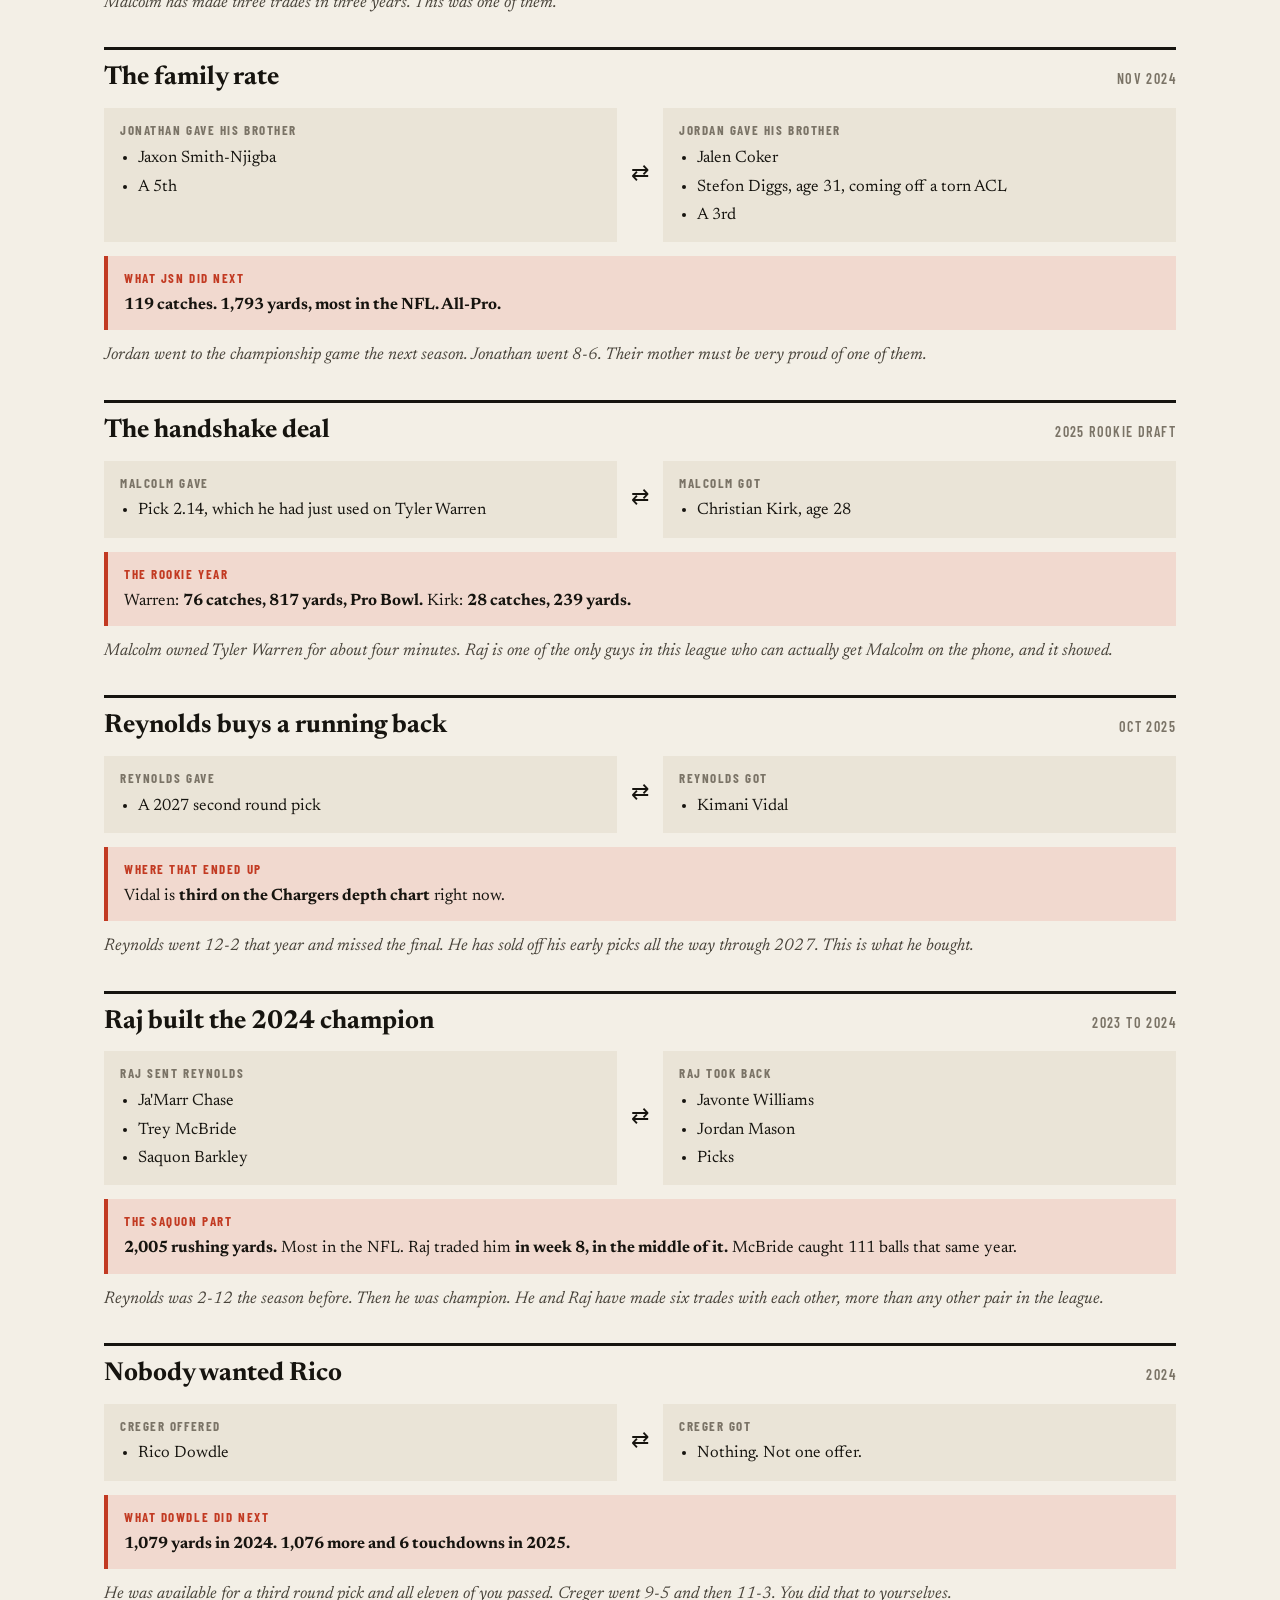
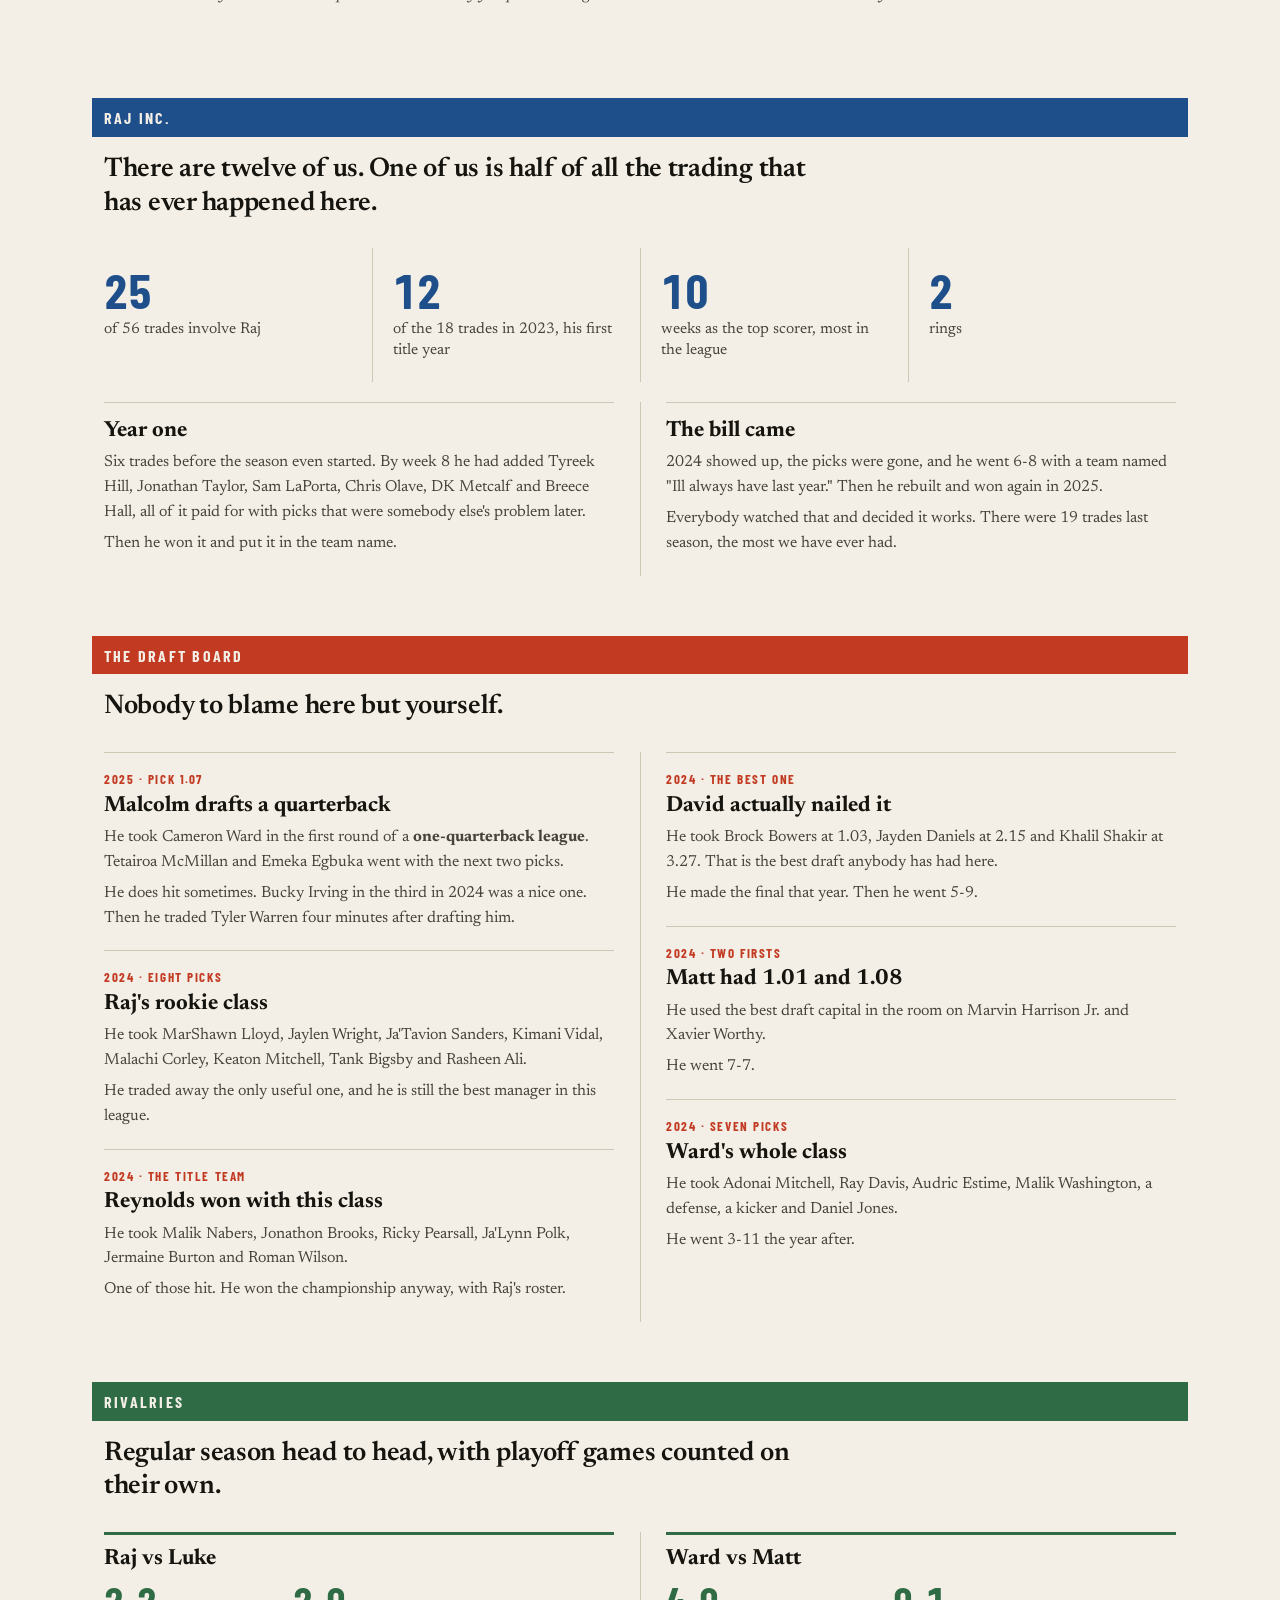
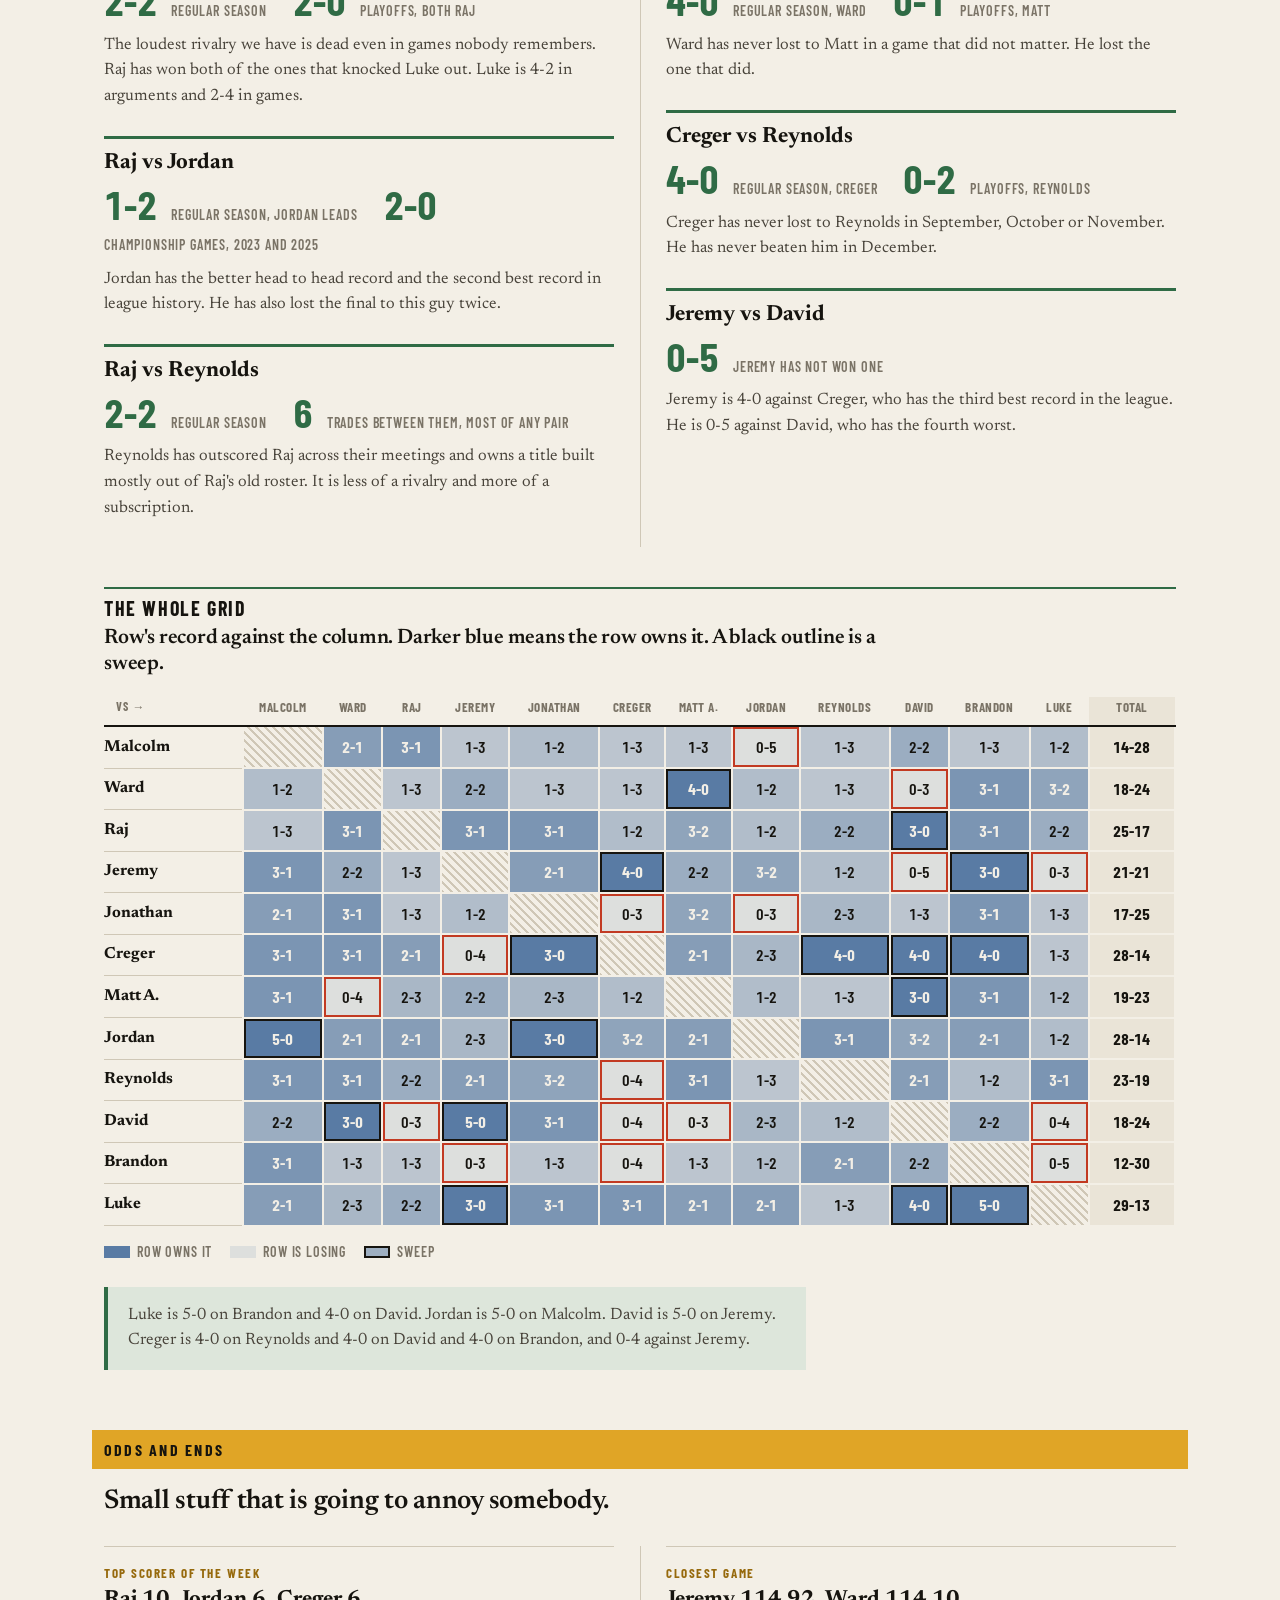
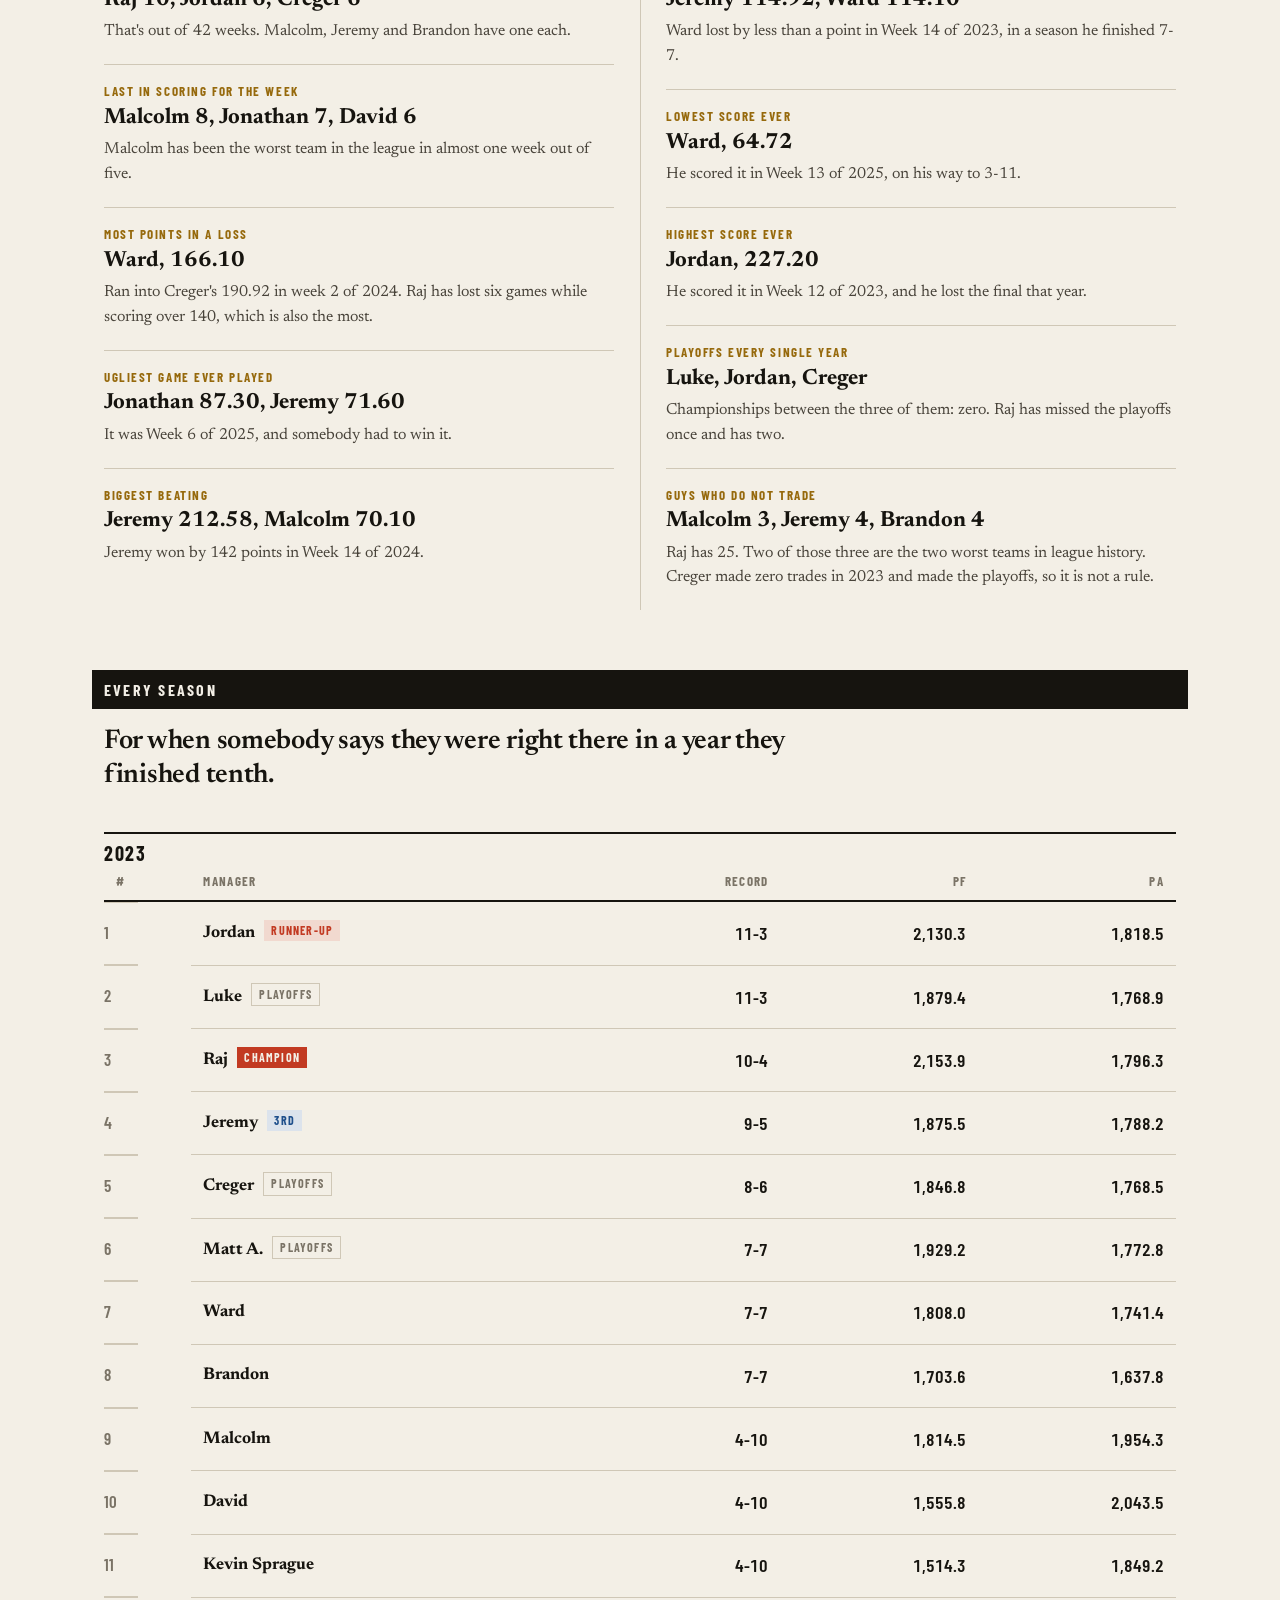
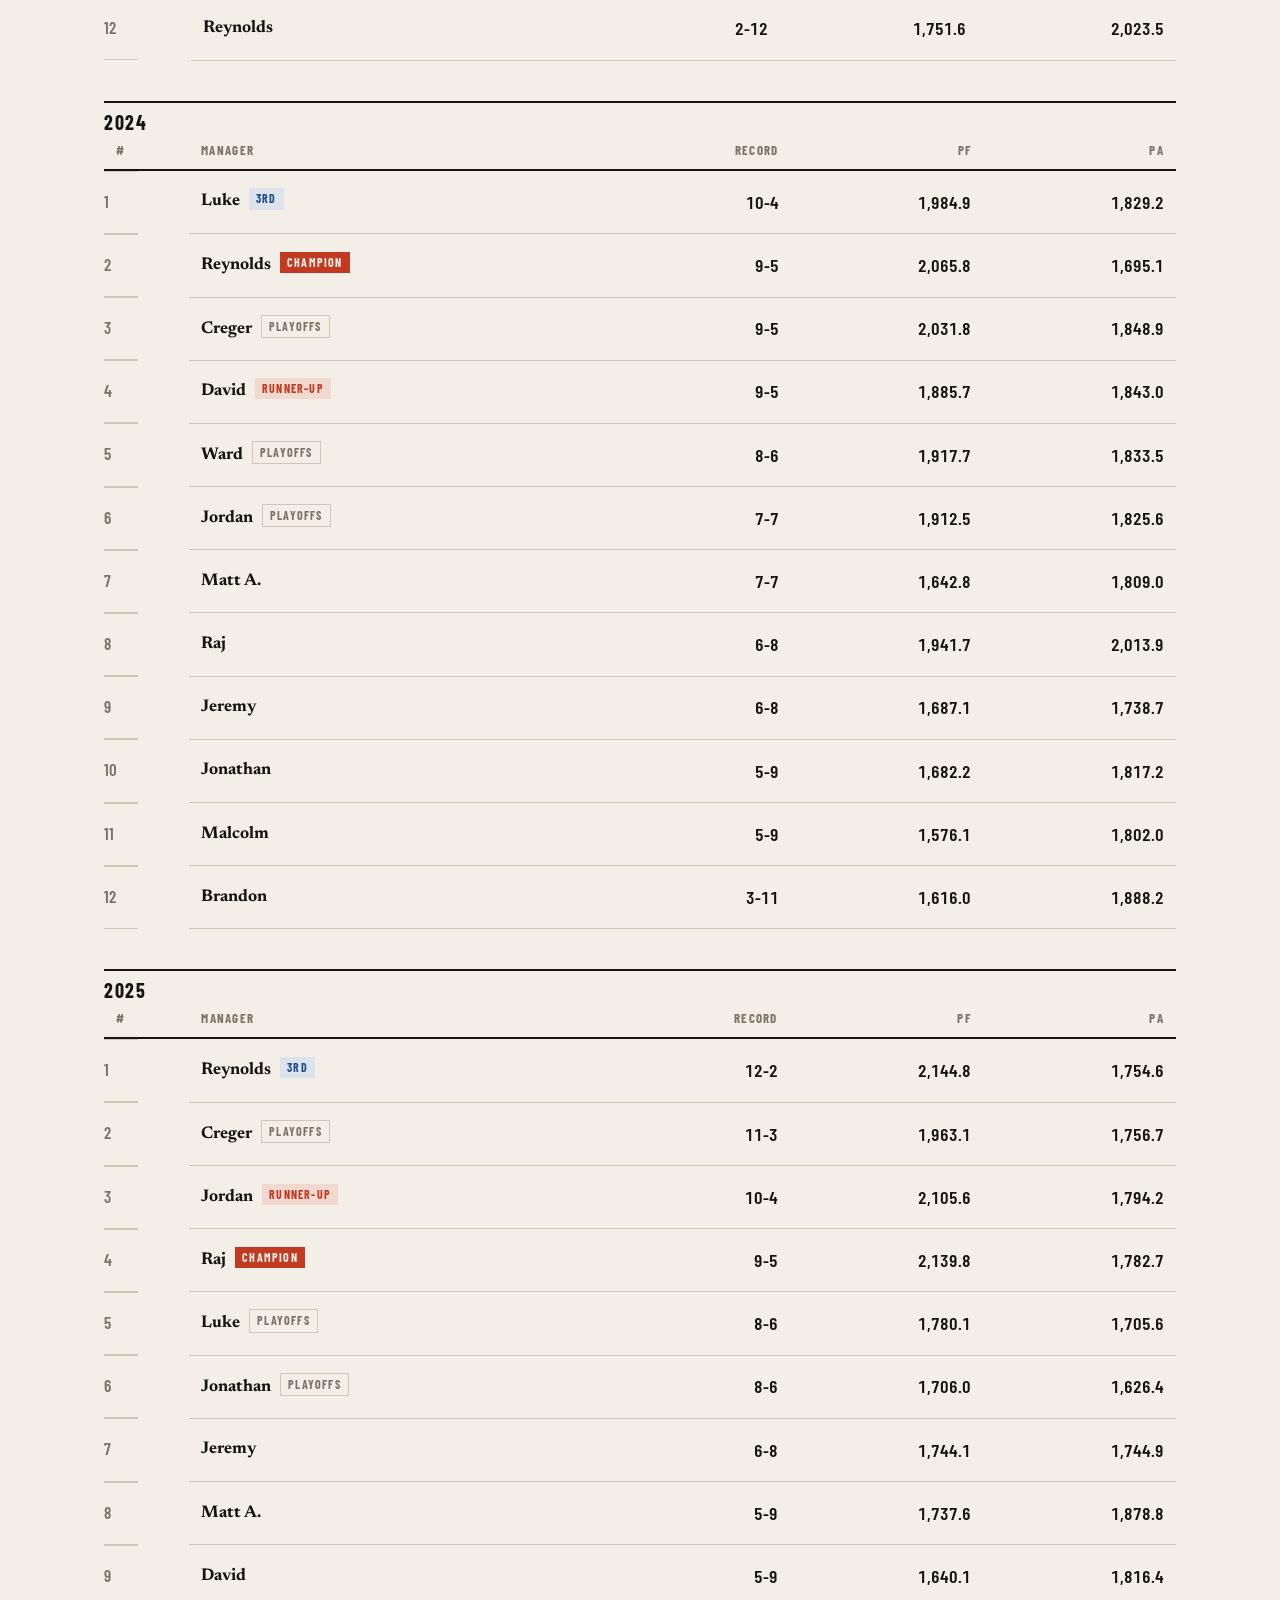
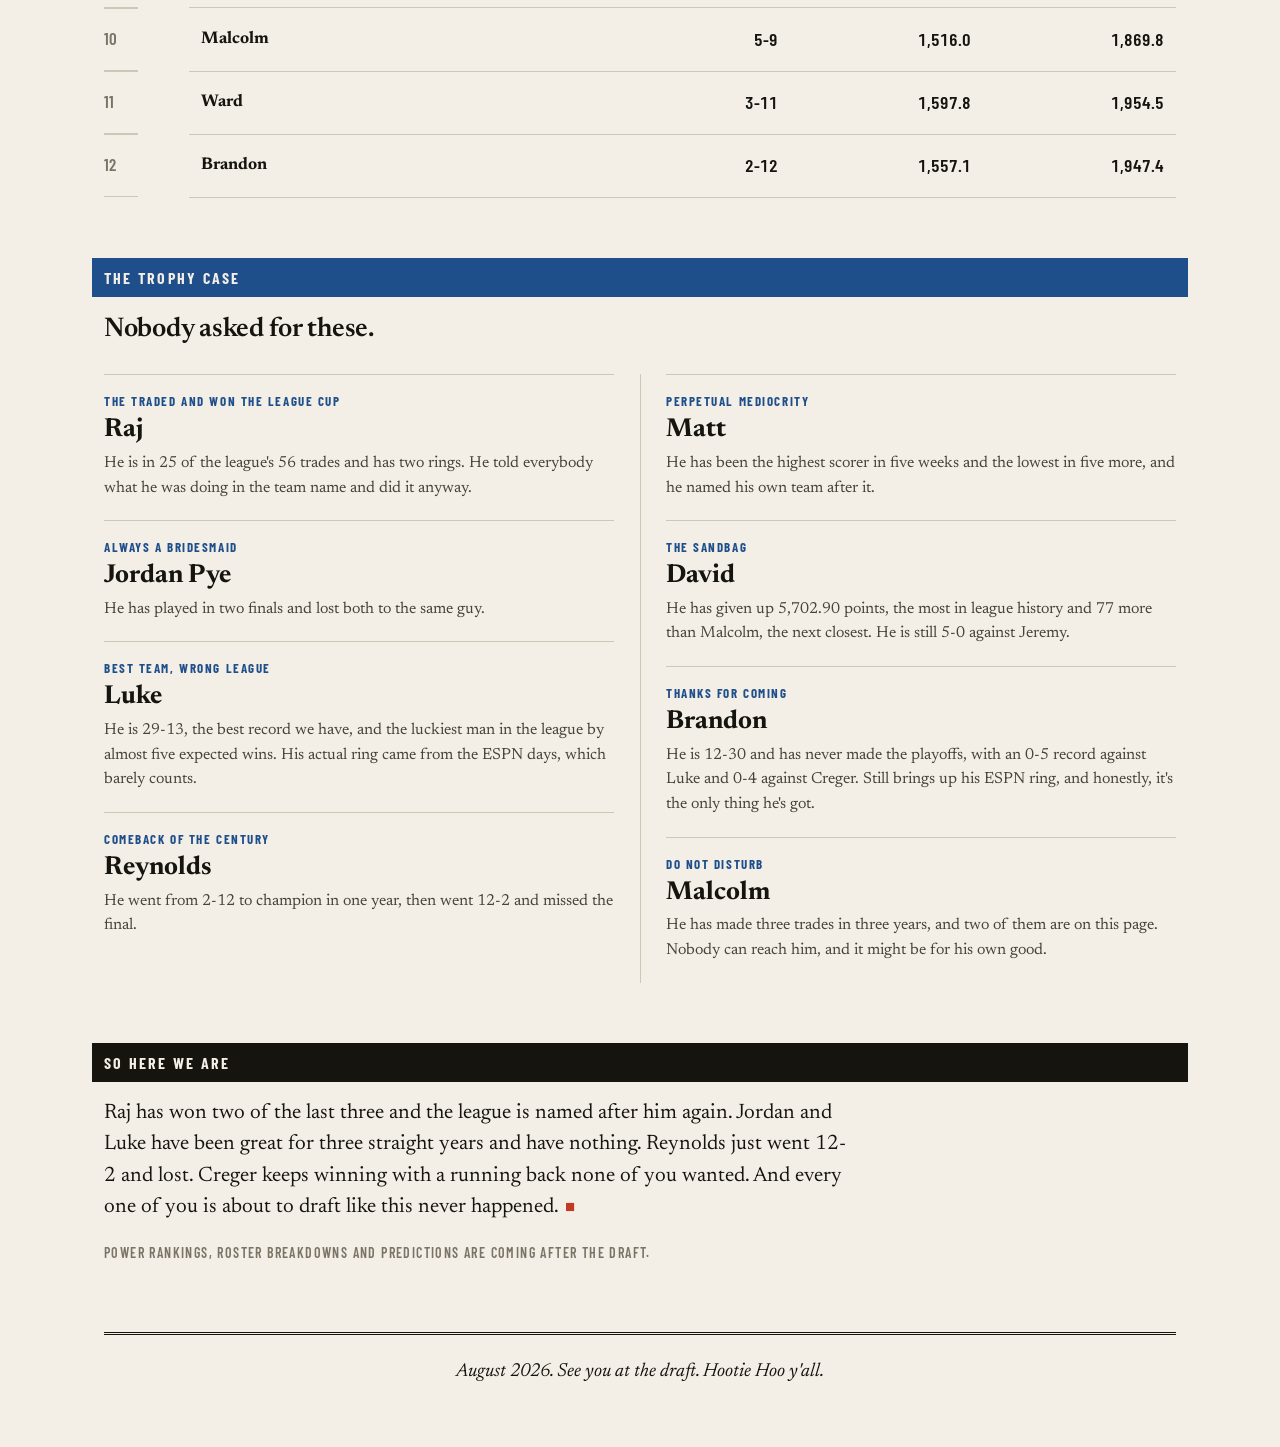
==== commit 634e1ebd: "Add Week 3 Recap page and link it in the nav on every page - New week-3-recap.html: Season Power Ran" ====
--- a/index.html
+++ b/index.html
@@ -16,6 +16,7 @@
   <a href="draft-2026.html">League Preview 2026</a>
   <a href="week-1-recap.html">Week 1 Recap</a>
   <a href="week-2-recap.html">Week 2 Recap</a>
+  <a href="week-3-recap.html">Week 3 Recap</a>
 </div></nav>
 
 <!-- ============ MASTHEAD ============ -->
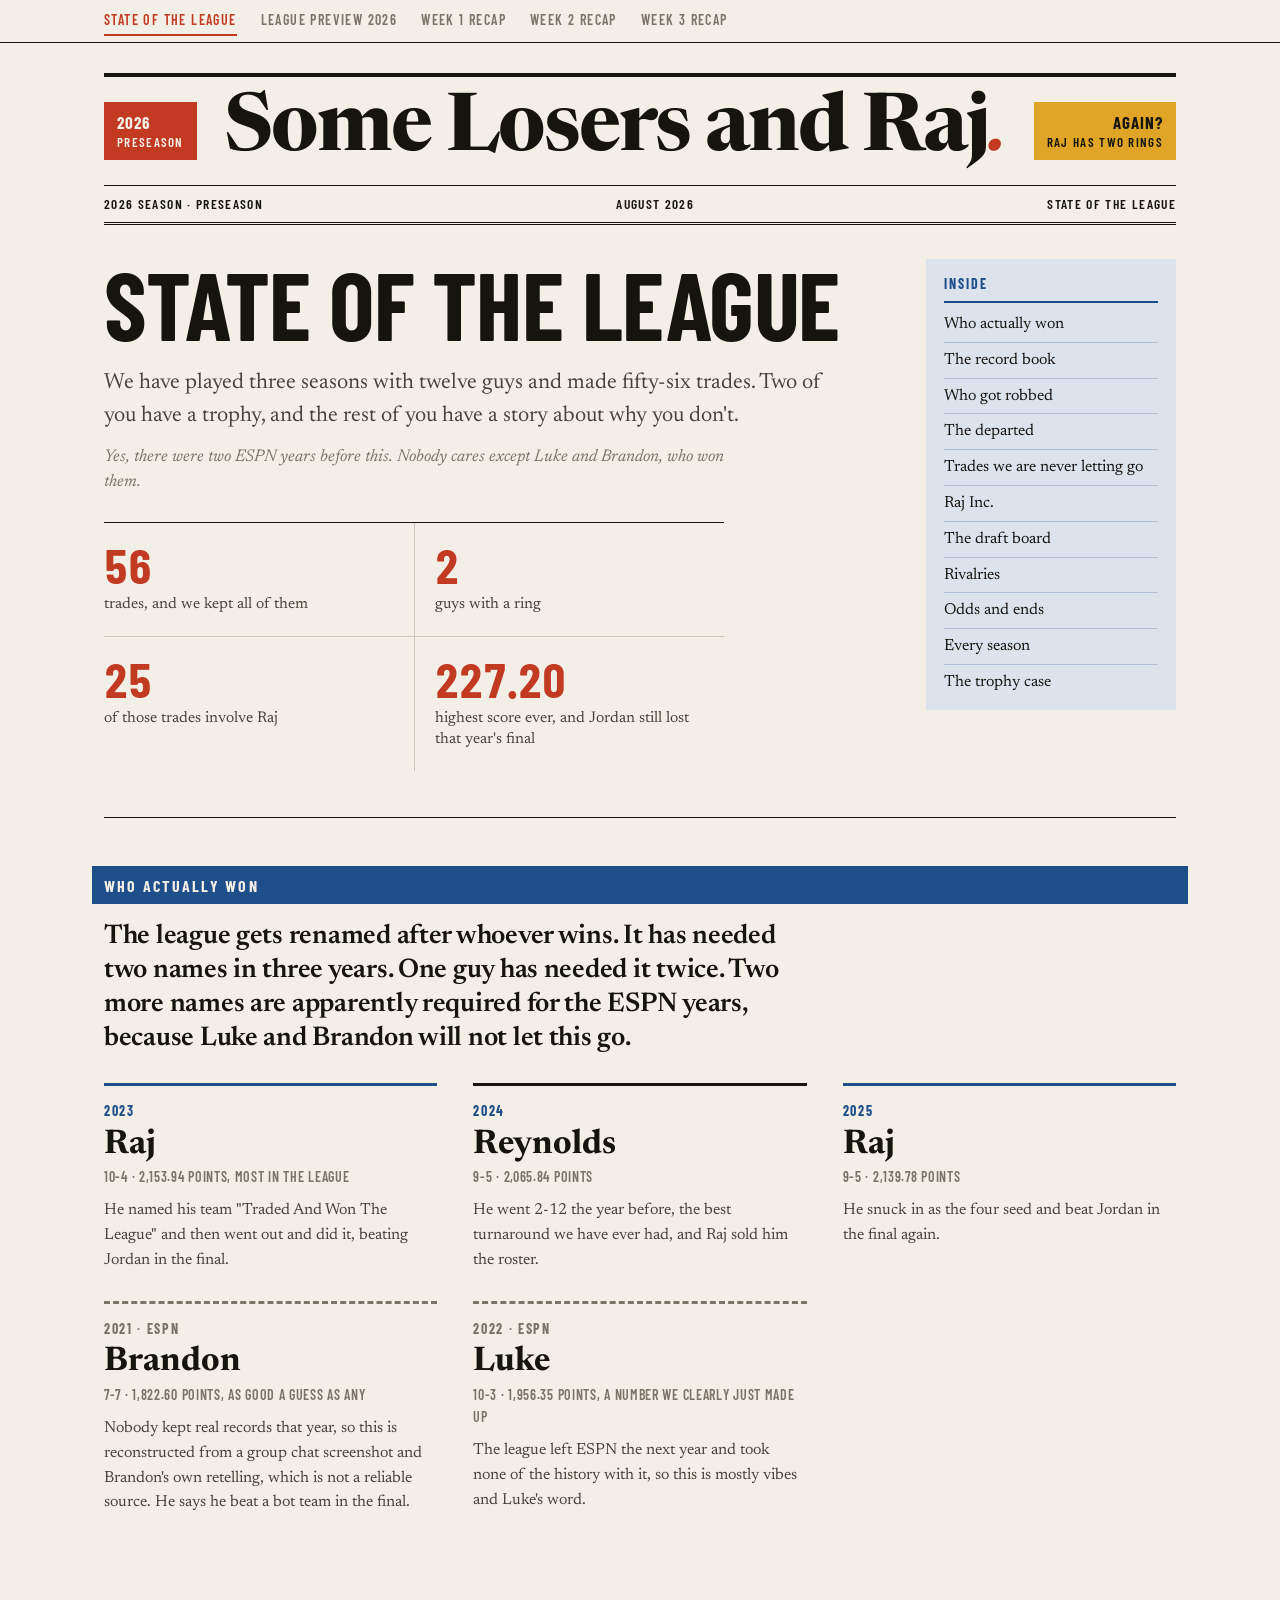
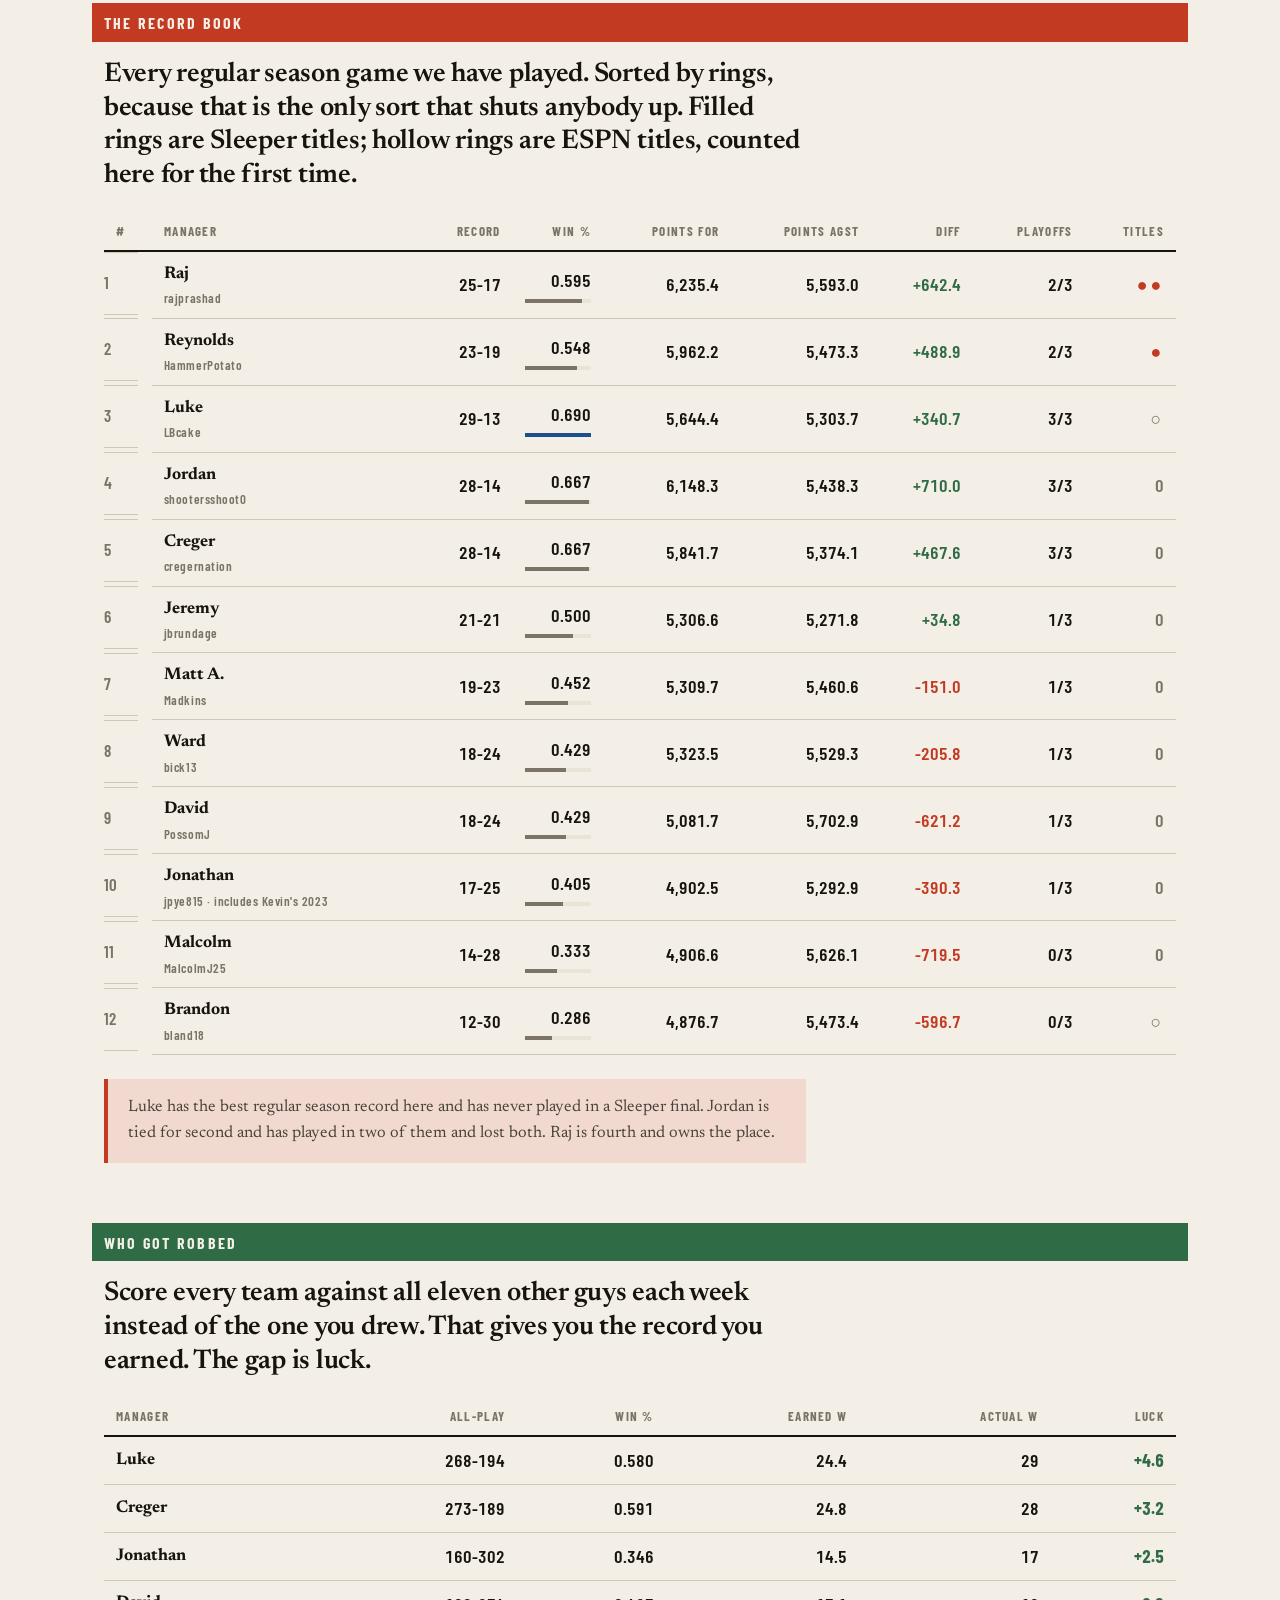
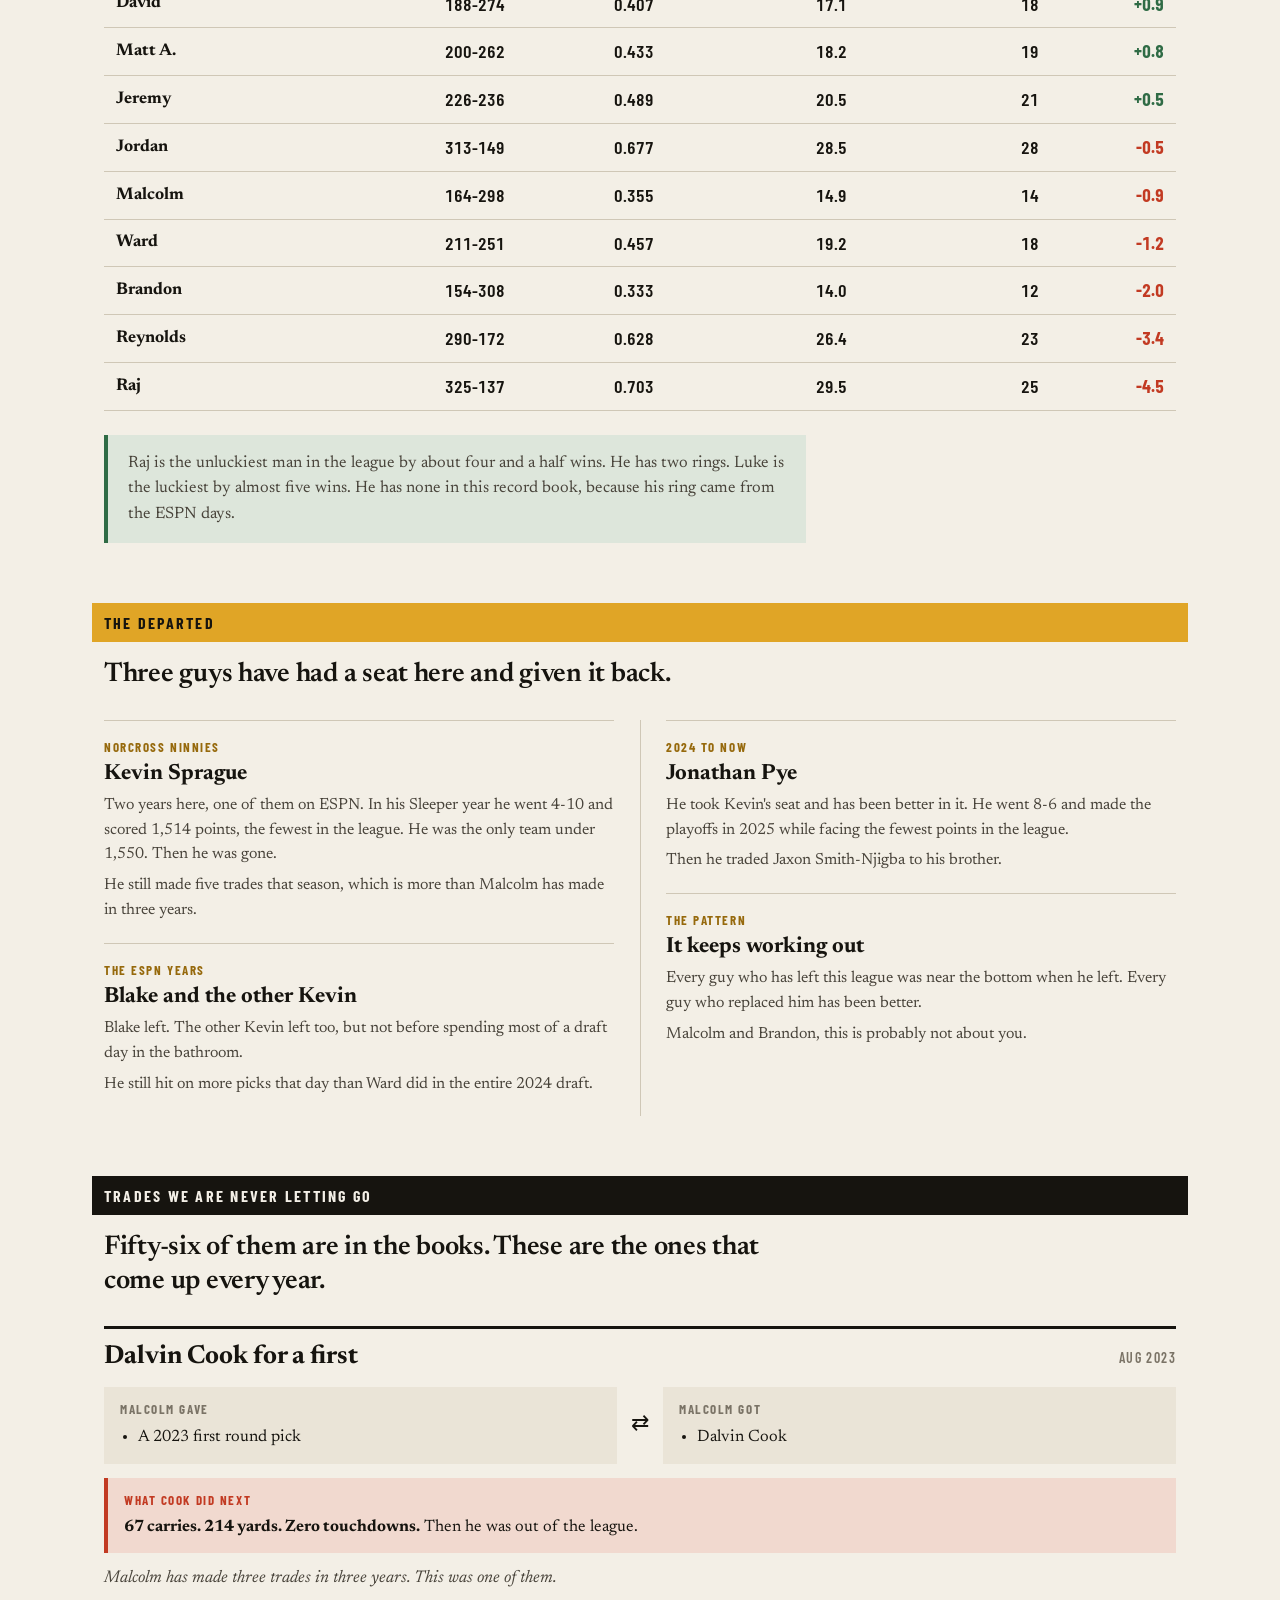
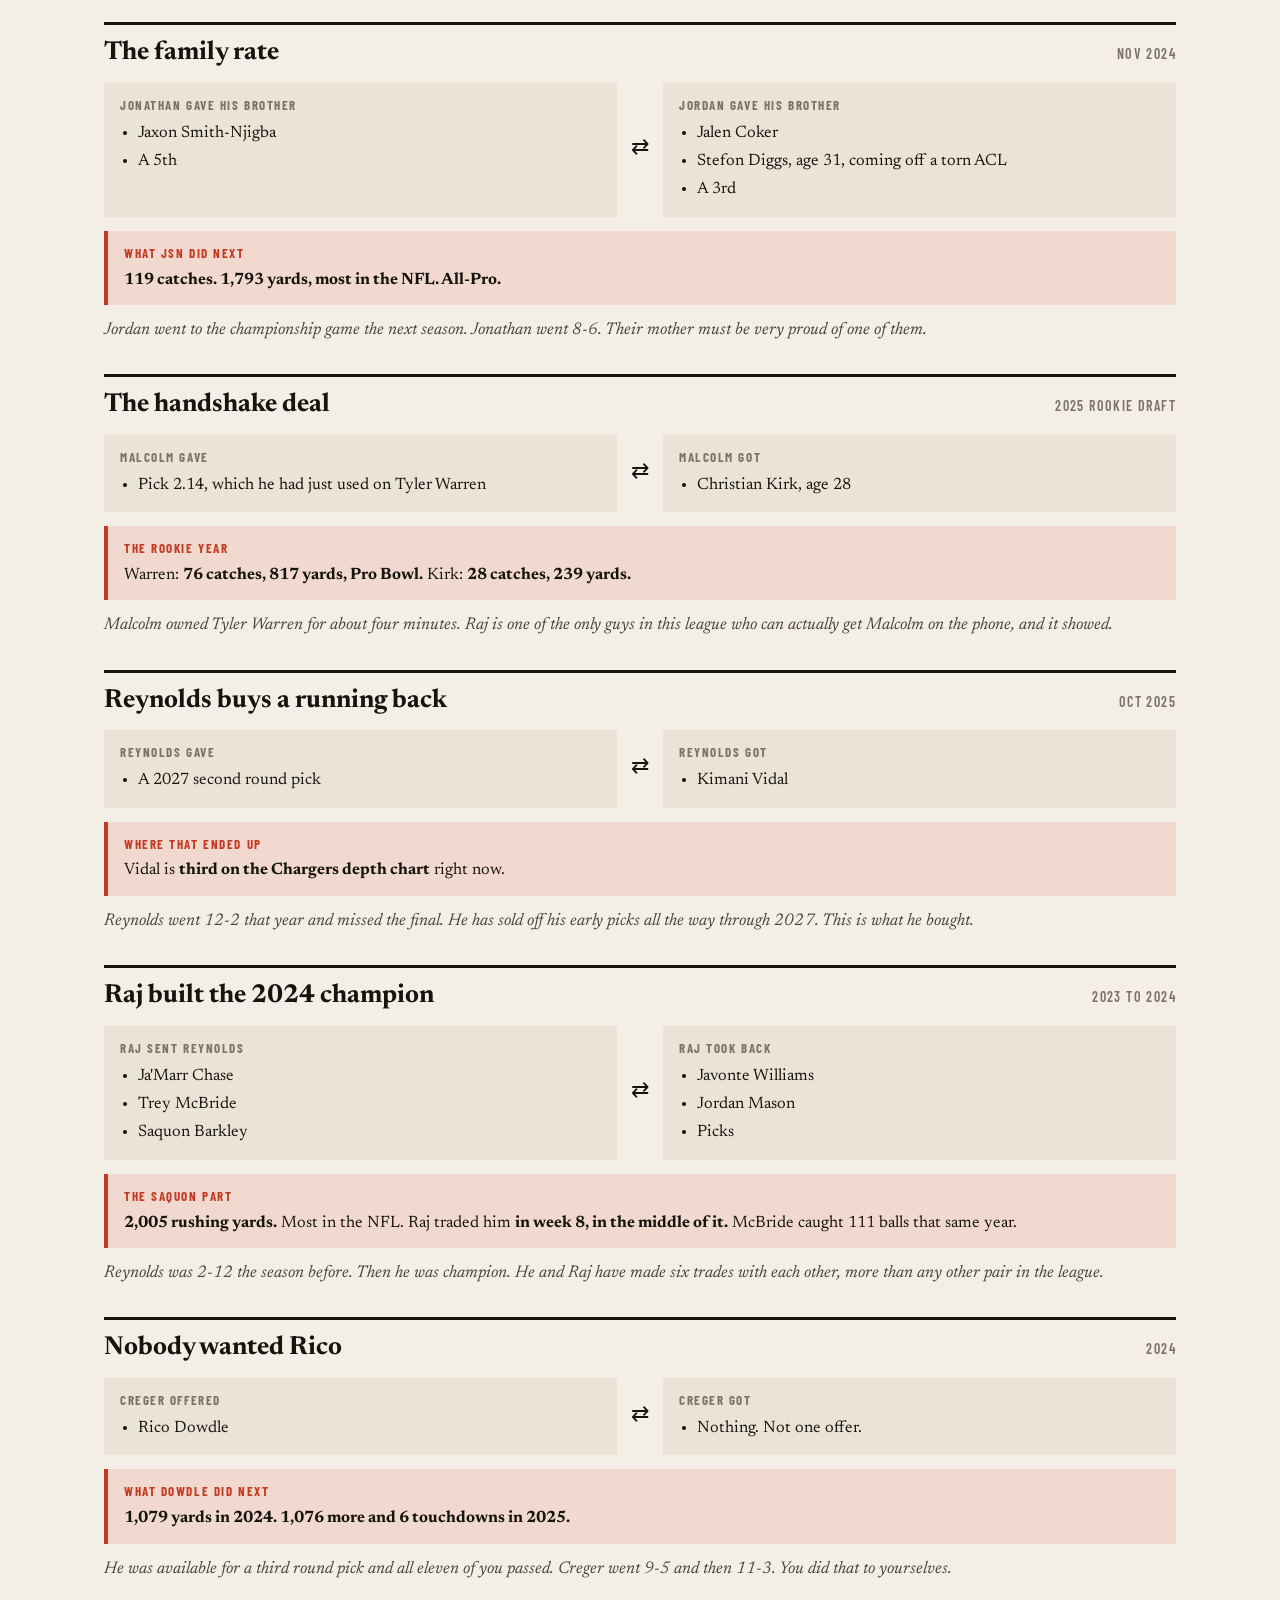
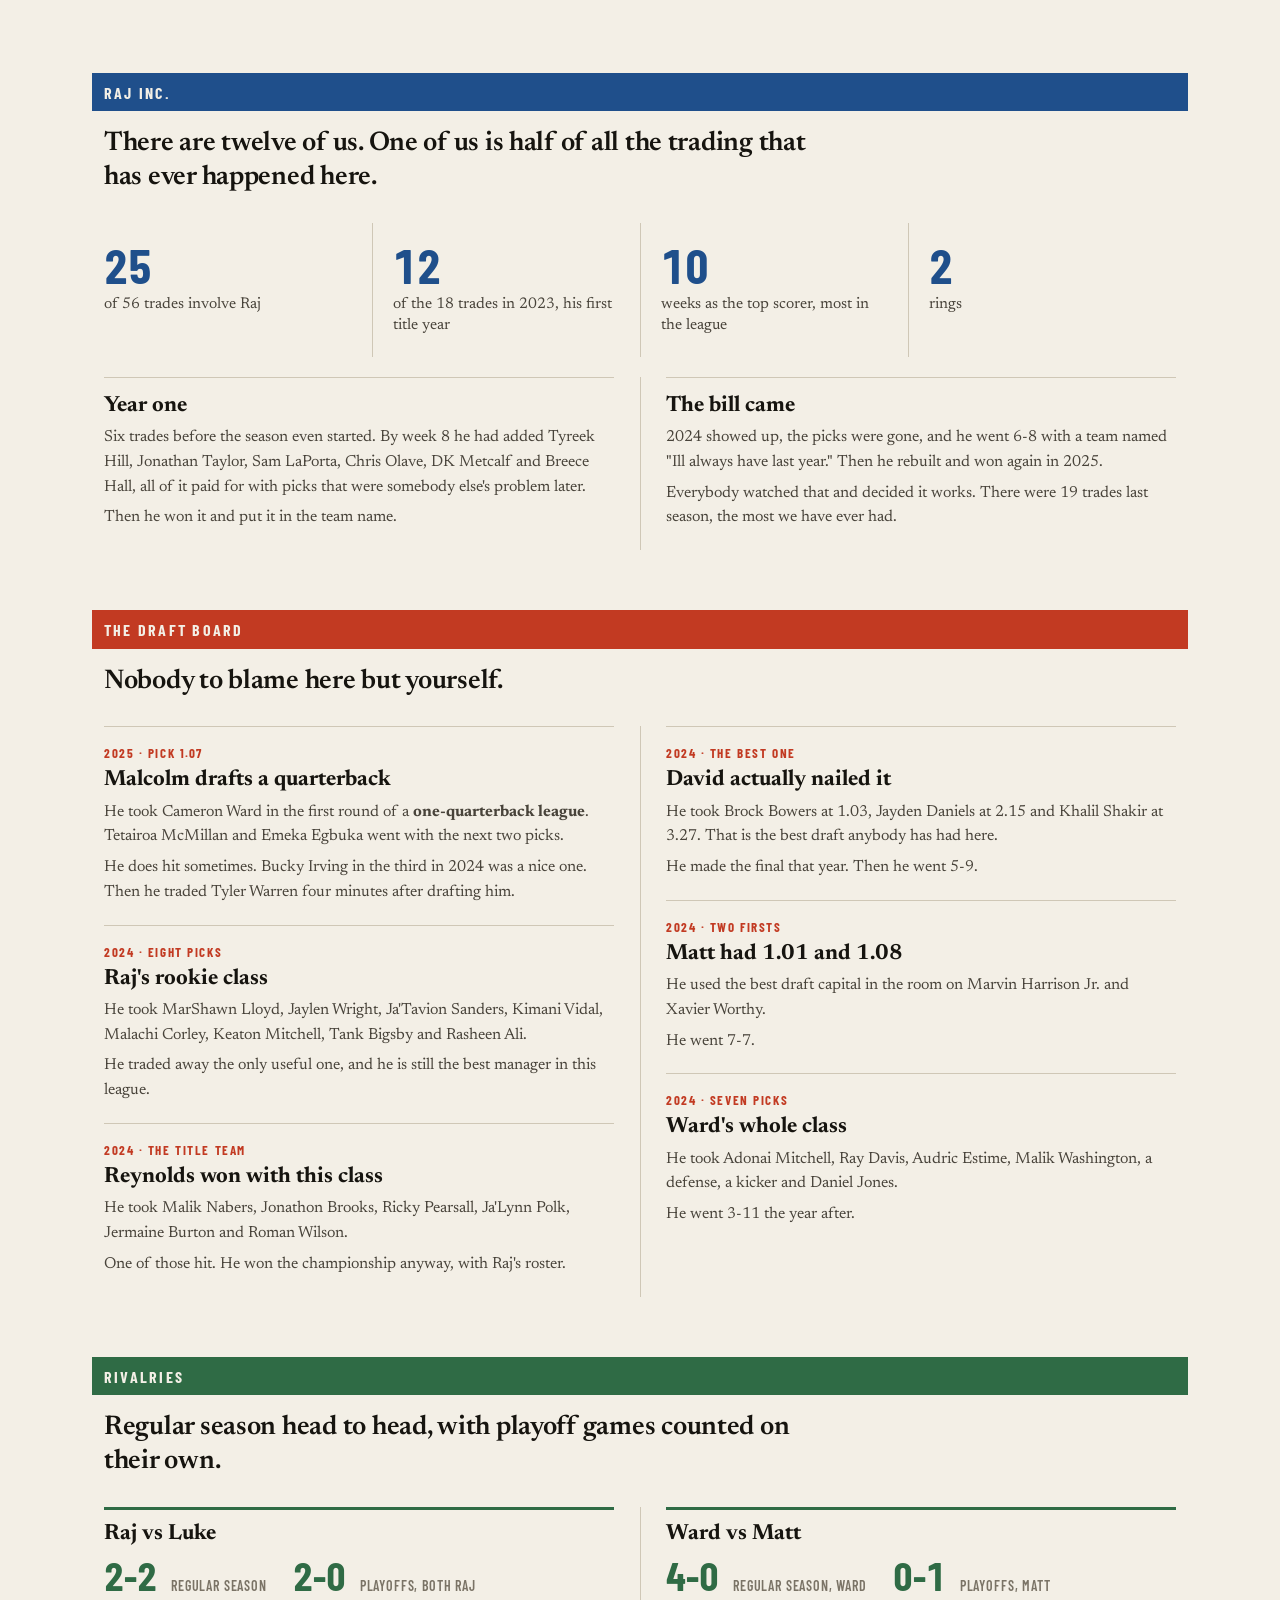
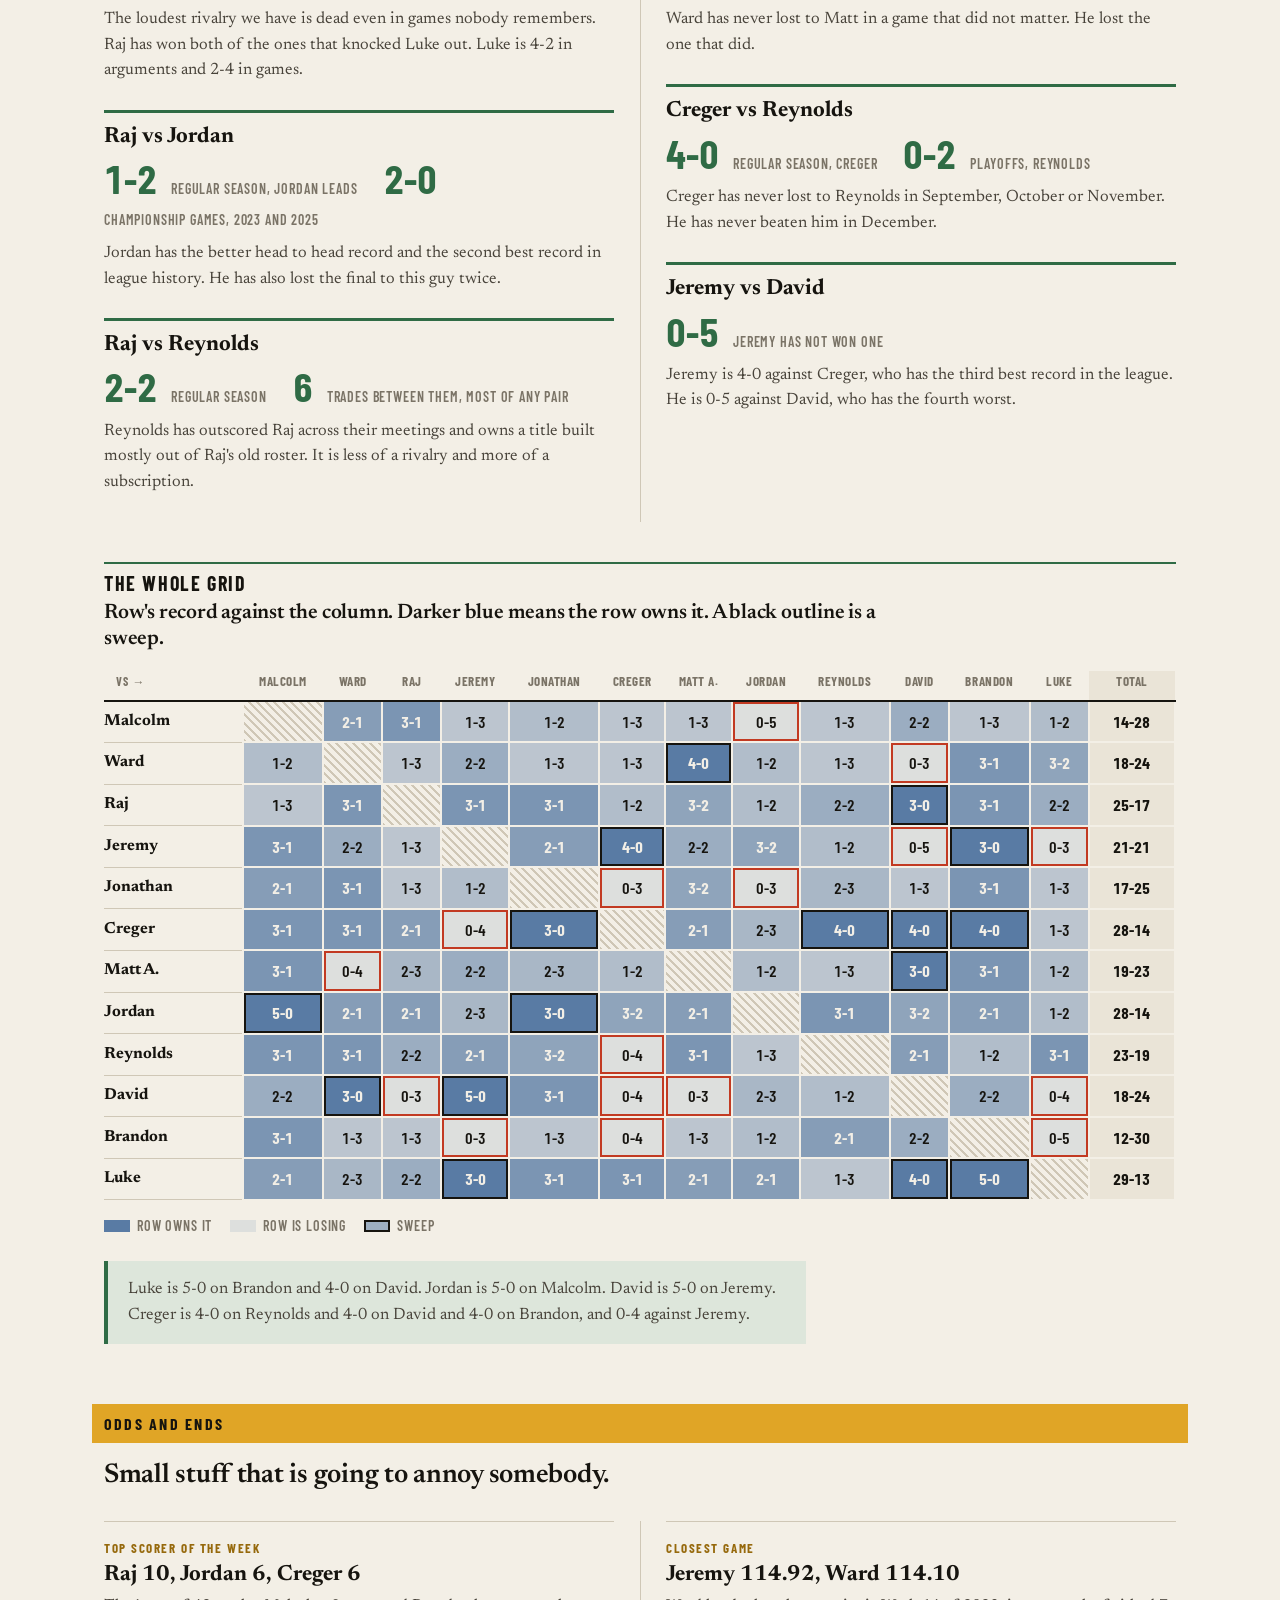
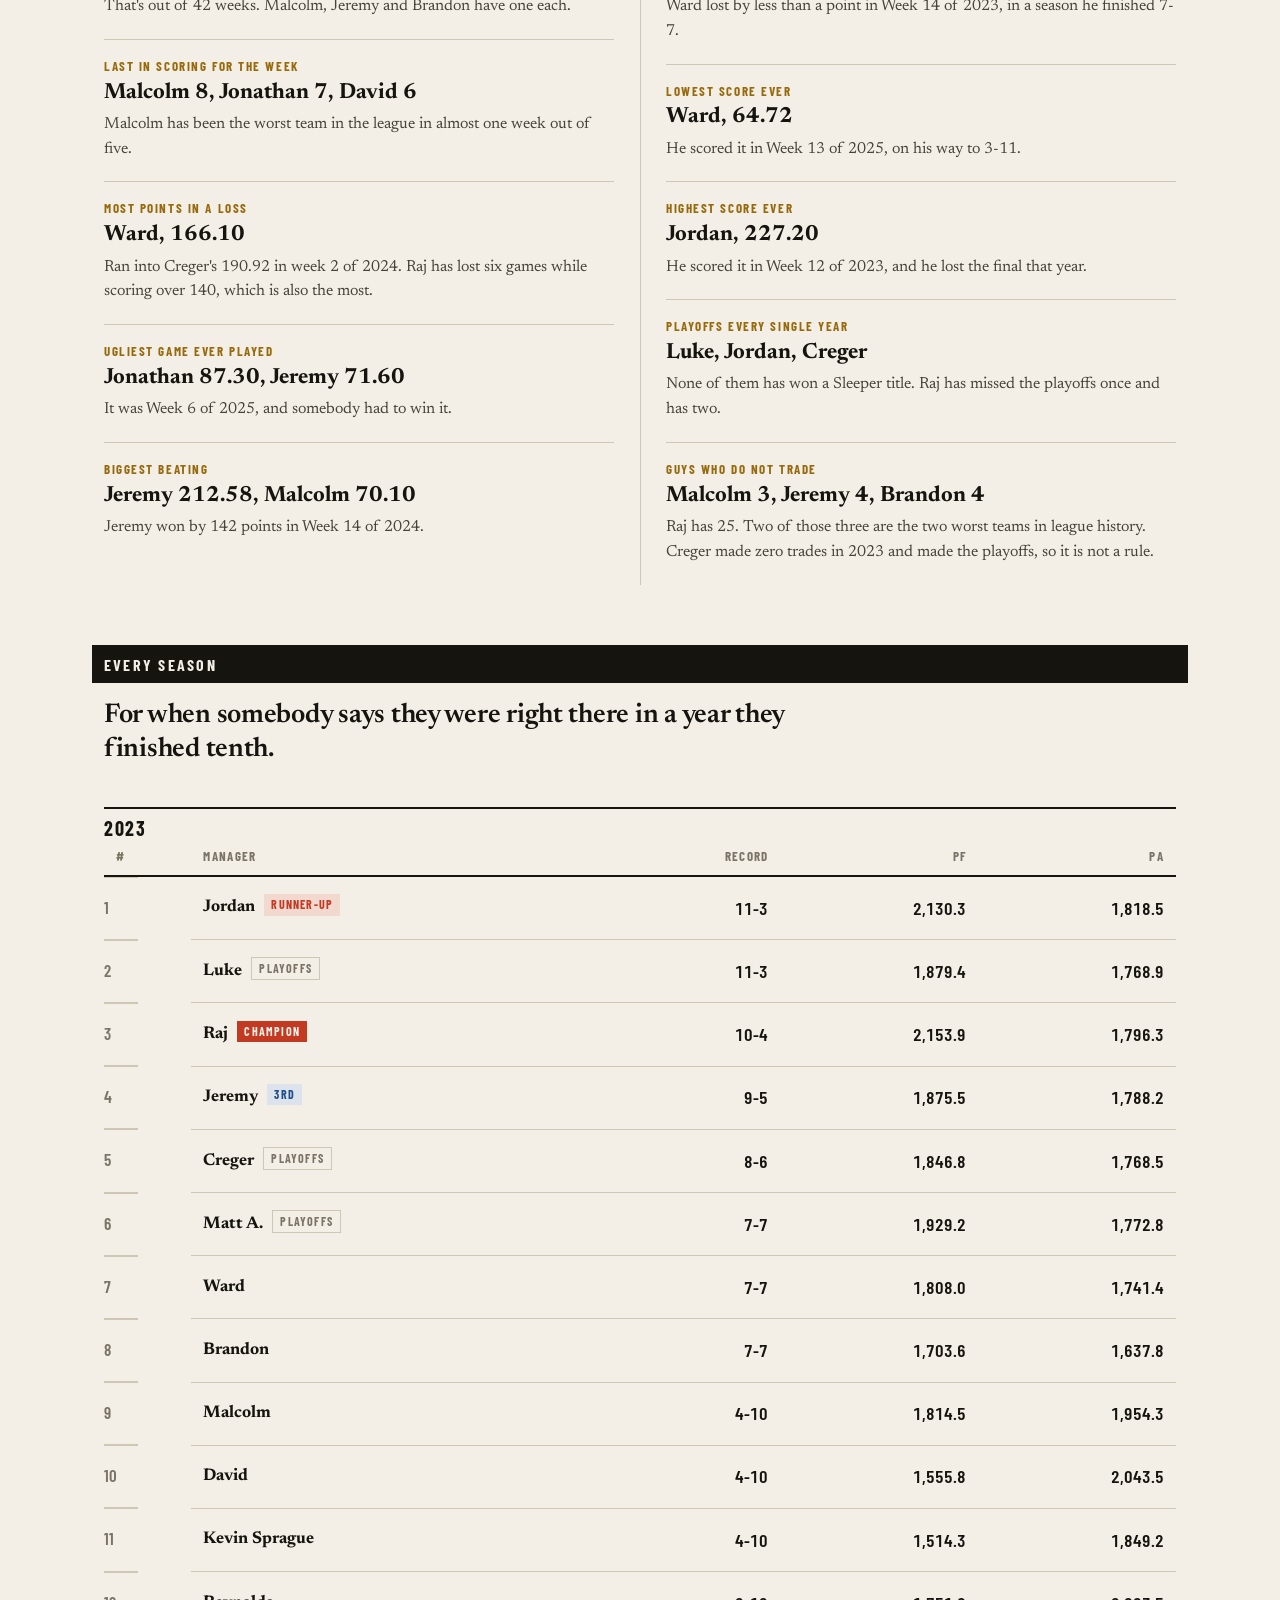
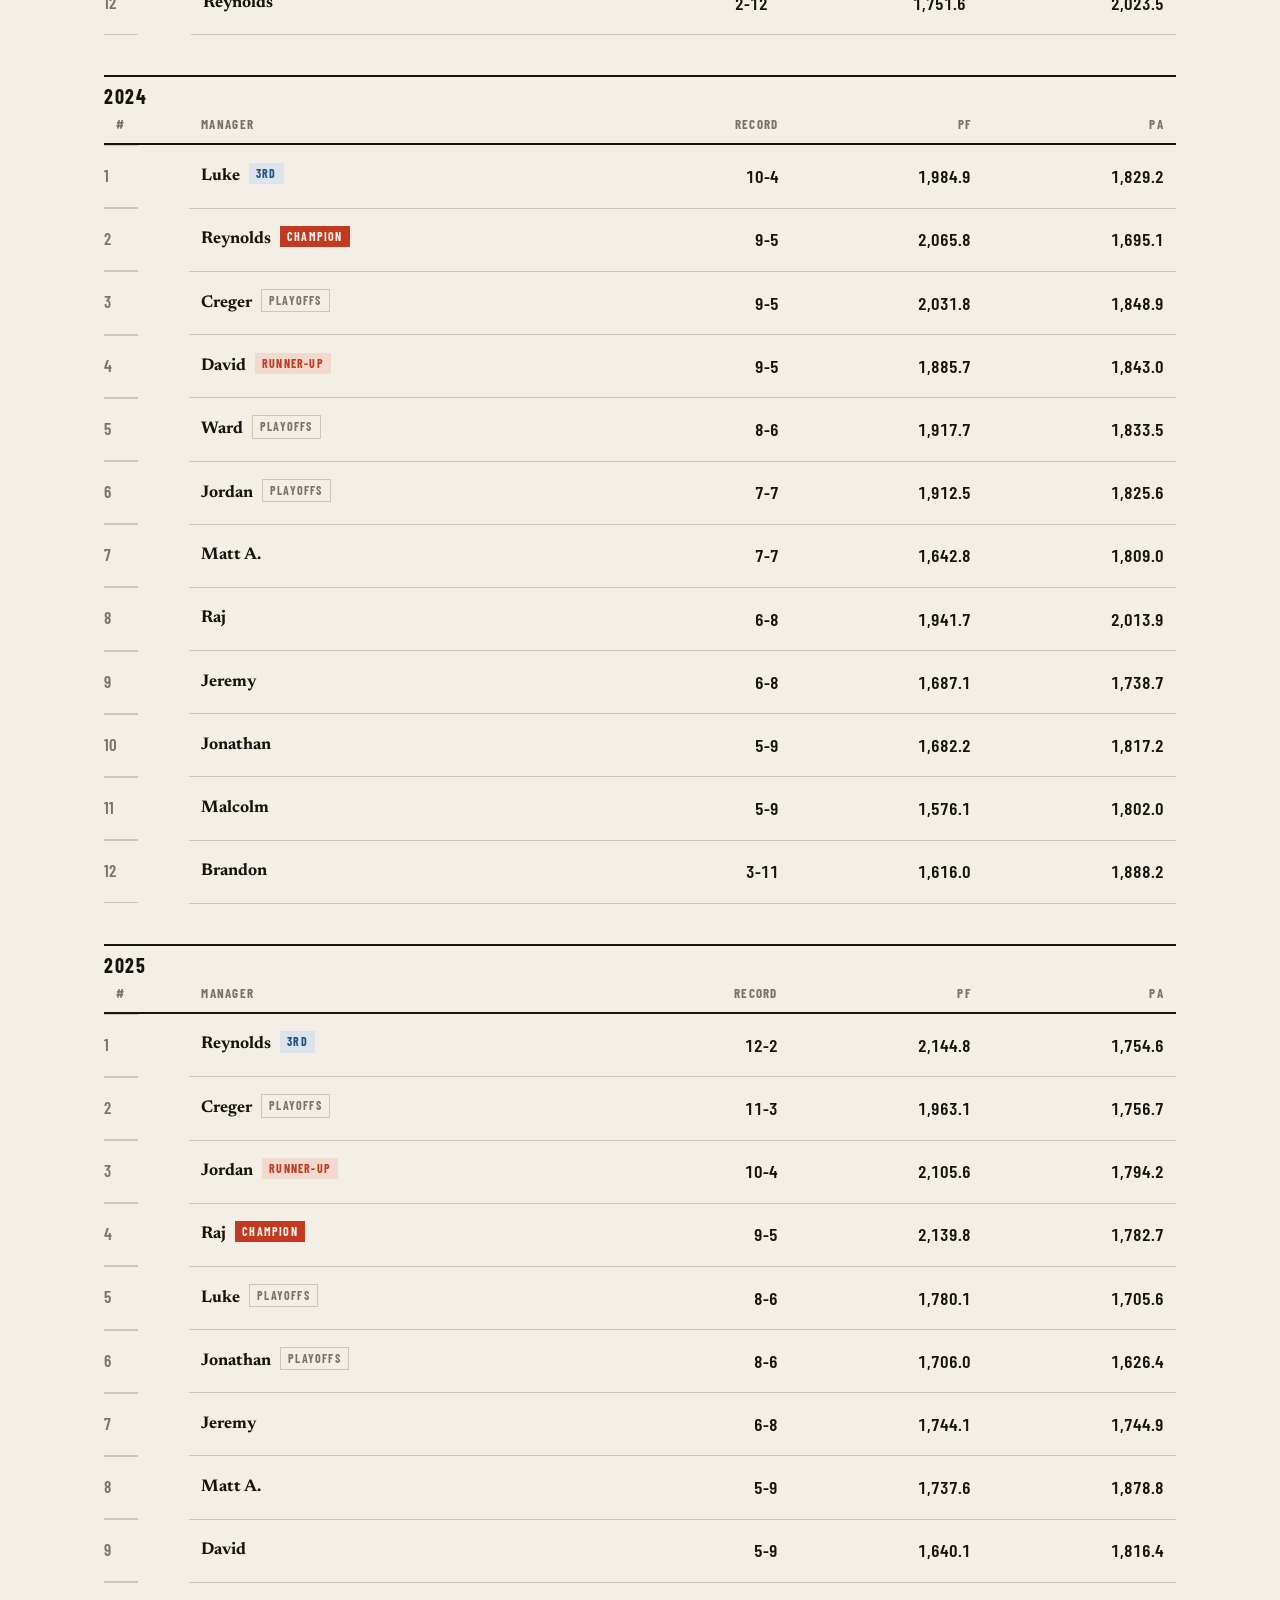
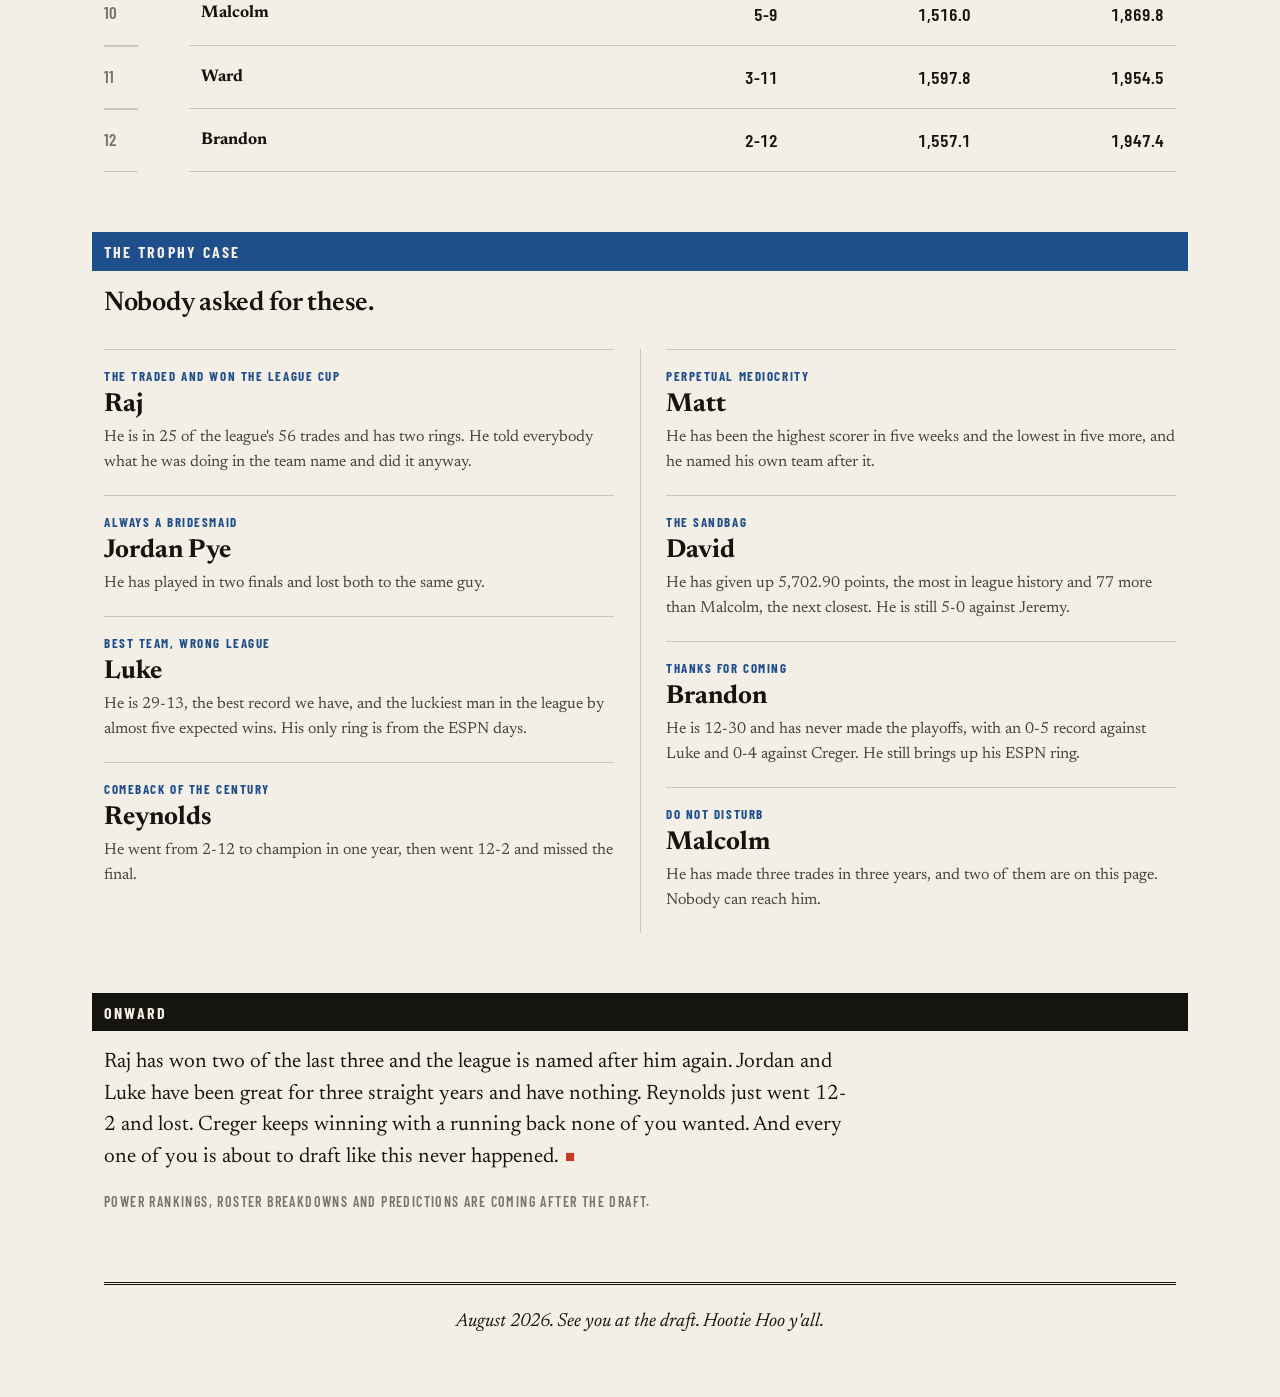
==== commit 4b4290bf: "Copy pass: remove generic AI-voice patterns across all pages Em dashes, colon punchline, fake-casual" ====
--- a/index.html
+++ b/index.html
@@ -243,8 +243,7 @@
     </tbody>
   </table></div>
   <div class="note">
-    Luke has the best regular season record here and has never played in a Sleeper final —
-    his ring came from the ESPN years instead. Jordan is tied for second and has played in two of them and lost both. Raj is fourth and owns the place.
+    Luke has the best regular season record here and has never played in a Sleeper final. Jordan is tied for second and has played in two of them and lost both. Raj is fourth and owns the place.
   </div>
 </div></section>
 
@@ -651,8 +650,7 @@
     <div class="card">
       <div class="meta">PLAYOFFS EVERY SINGLE YEAR</div>
       <h3>Luke, Jordan, Creger</h3>
-      <p>Championships between the three of them: zero. Raj has missed the playoffs once and
-        has two.</p>
+      <p>None of them has won a Sleeper title. Raj has missed the playoffs once and has two.</p>
     </div>
     <div class="card">
       <div class="meta">GUYS WHO DO NOT TRADE</div>
@@ -727,7 +725,7 @@
       <p>He has played in two finals and lost both to the same guy.</p></div>
     <div class="award"><div class="nm">Best Team, Wrong League</div>
       <div class="win">Luke</div>
-      <p>He is 29-13, the best record we have, and the luckiest man in the league by almost five expected wins. His actual ring came from the ESPN days, which barely counts.</p></div>
+      <p>He is 29-13, the best record we have, and the luckiest man in the league by almost five expected wins. His only ring is from the ESPN days.</p></div>
     <div class="award"><div class="nm">Comeback Of The Century</div>
       <div class="win">Reynolds</div>
       <p>He went from 2-12 to champion in one year, then went 12-2 and missed the final.</p></div>
@@ -739,17 +737,16 @@
       <p>He has given up 5,702.90 points, the most in league history and 77 more than Malcolm, the next closest. He is still 5-0 against Jeremy.</p></div>
     <div class="award"><div class="nm">Thanks For Coming</div>
       <div class="win">Brandon</div>
-      <p>He is 12-30 and has never made the playoffs, with an 0-5 record against Luke and 0-4 against Creger. Still brings up
-        his ESPN ring, and honestly, it's the only thing he's got.</p></div>
+      <p>He is 12-30 and has never made the playoffs, with an 0-5 record against Luke and 0-4 against Creger. He still brings up his ESPN ring.</p></div>
     <div class="award"><div class="nm">Do Not Disturb</div>
       <div class="win">Malcolm</div>
-      <p>He has made three trades in three years, and two of them are on this page. Nobody can reach him, and it might be for his own good.</p></div>
+      <p>He has made three trades in three years, and two of them are on this page. Nobody can reach him.</p></div>
   </div>
 </div></section>
 
 <!-- ============ CLOSE ============ -->
 <section id="s12"><div class="wrap">
-  <div class="flag">So here we are</div>
+  <div class="flag">Onward</div>
   <p class="close">Raj has won two of the last three and the league is named after him again.
     Jordan and Luke have been great for three straight years and have nothing. Reynolds just
     went 12-2 and lost. Creger keeps winning with a running back none of you wanted. And every
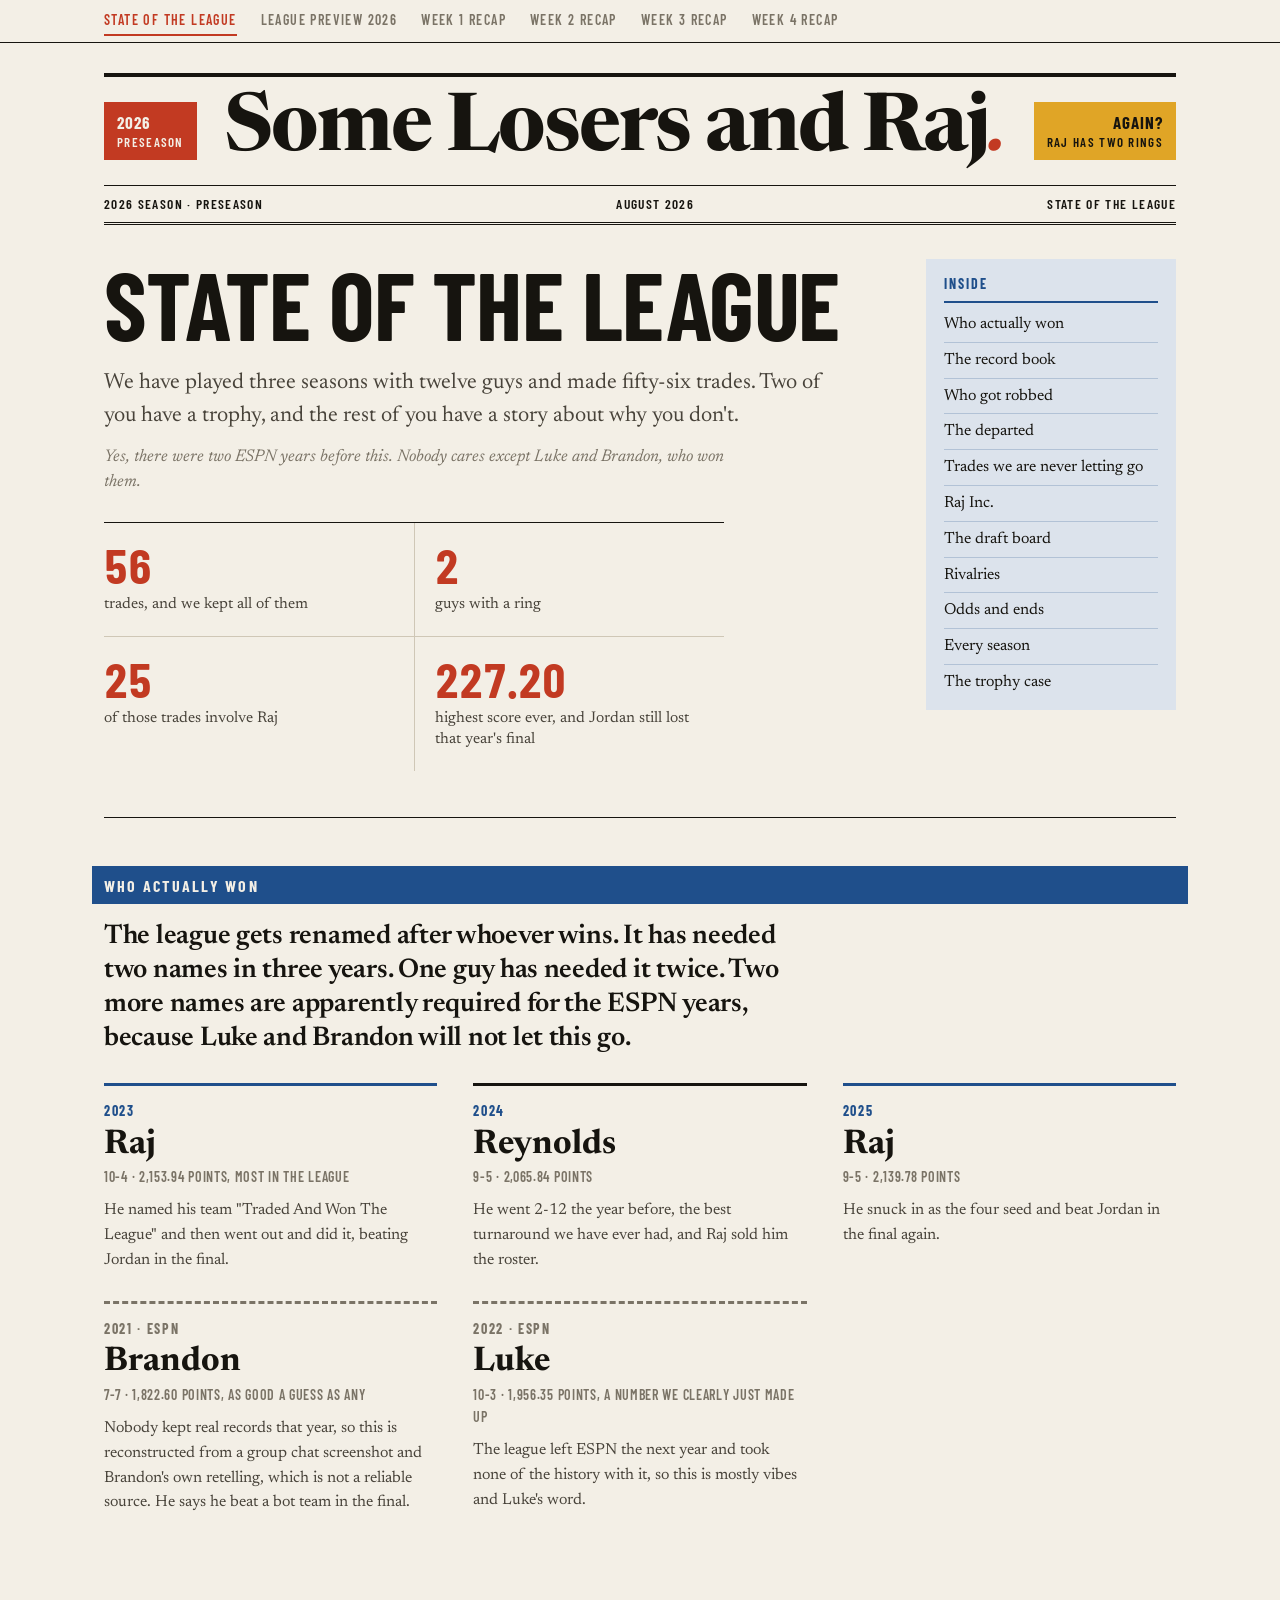
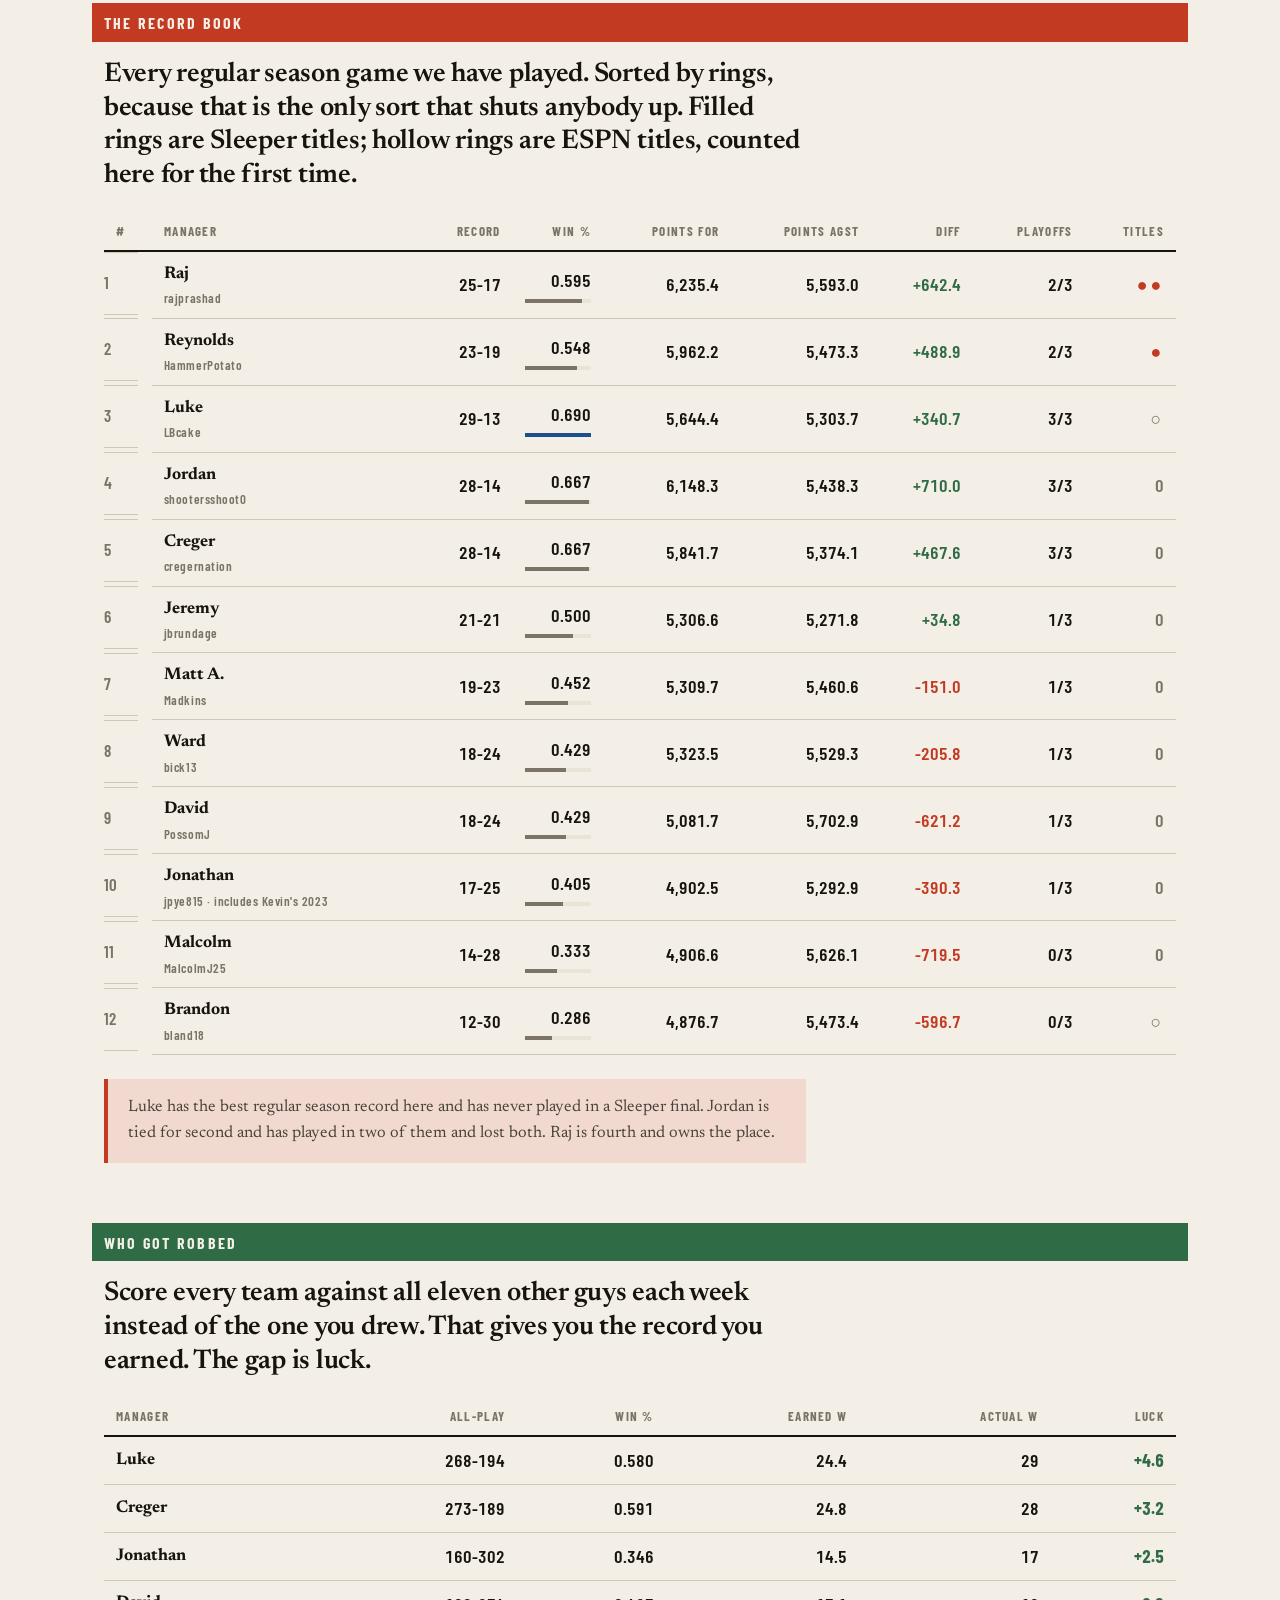
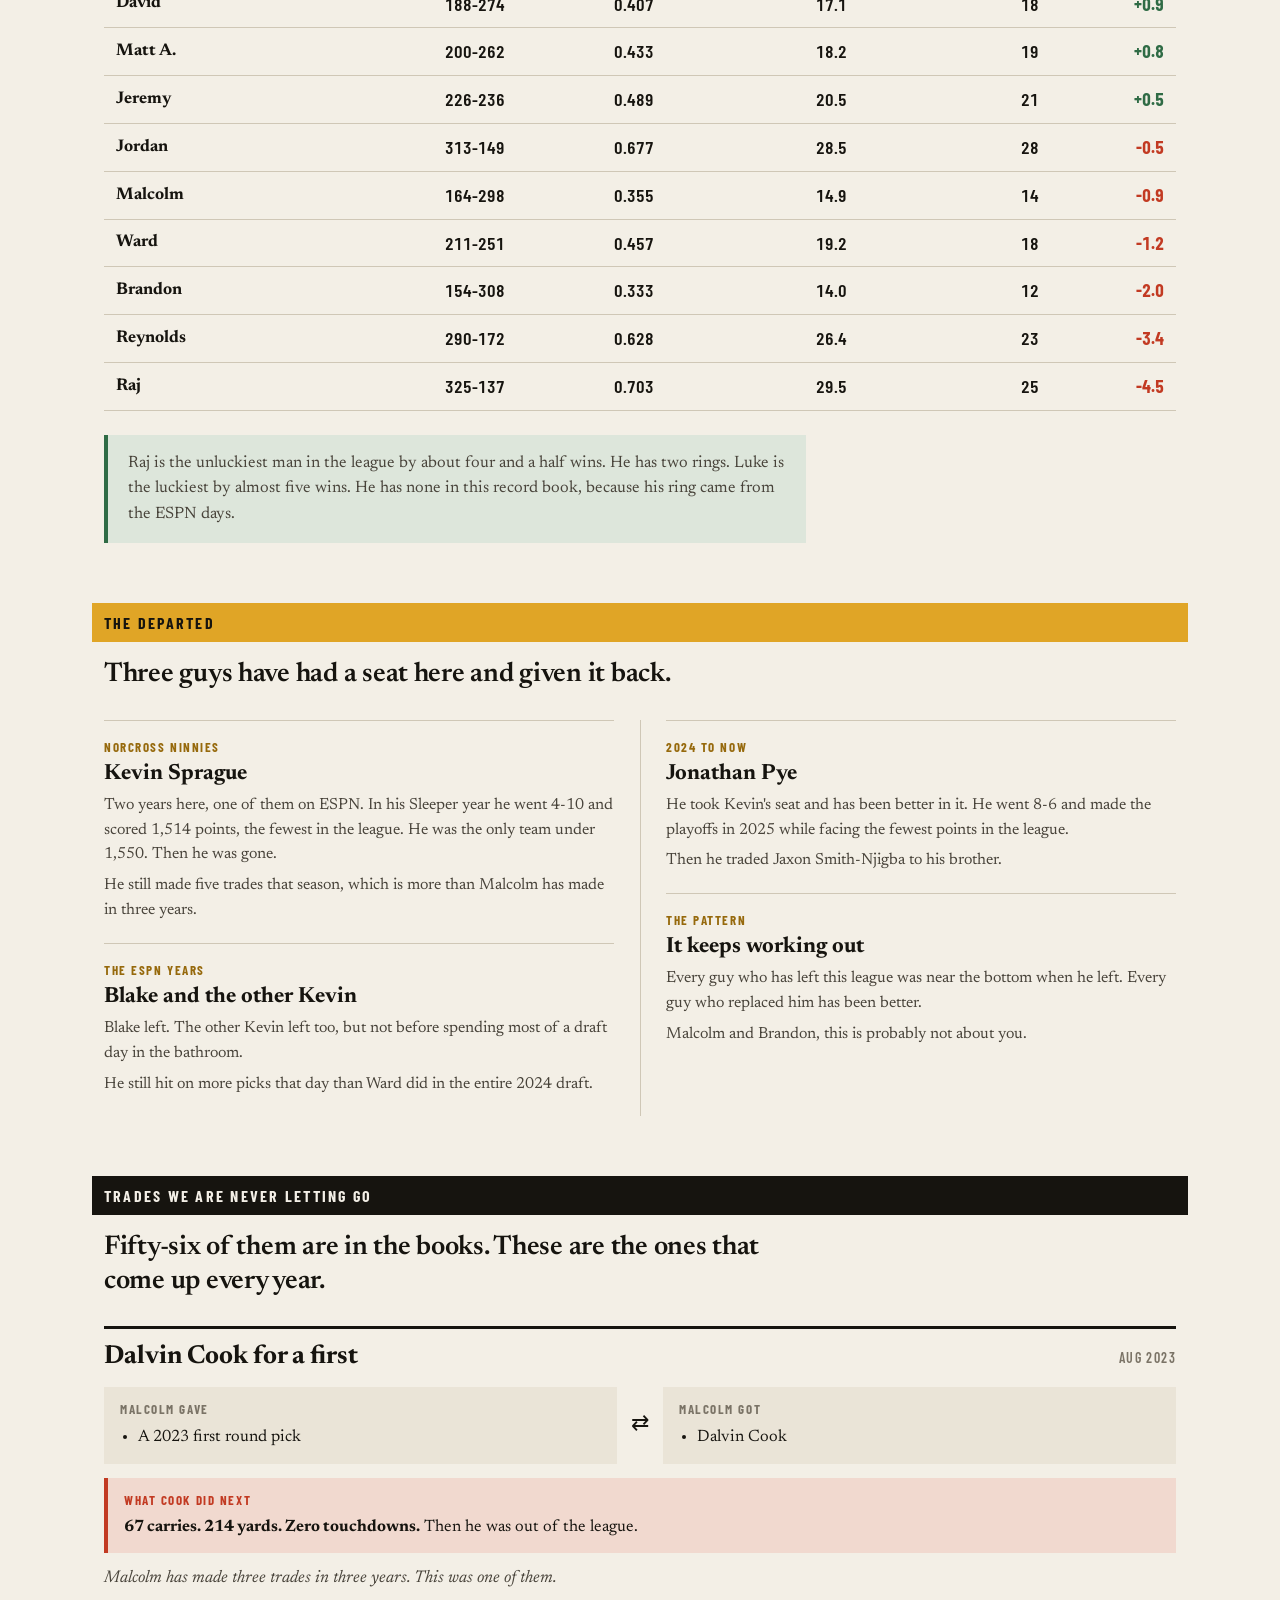
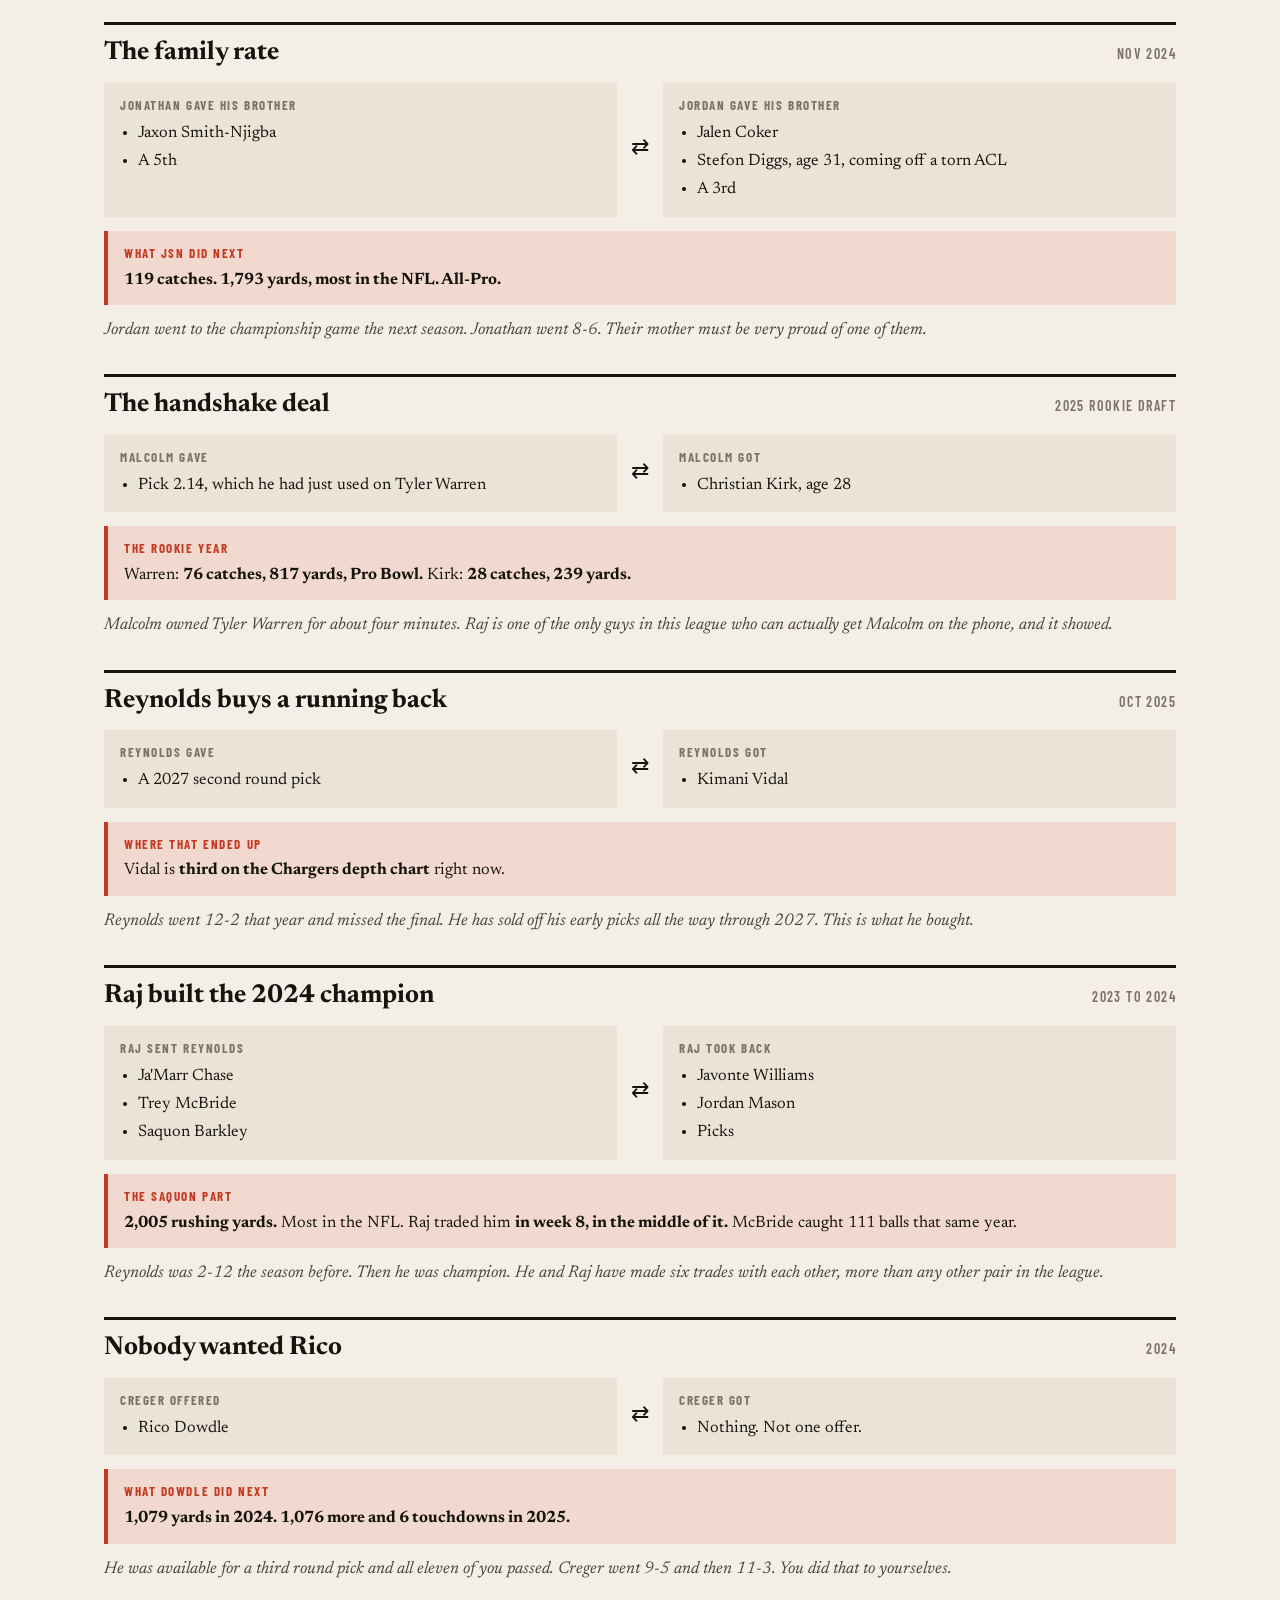
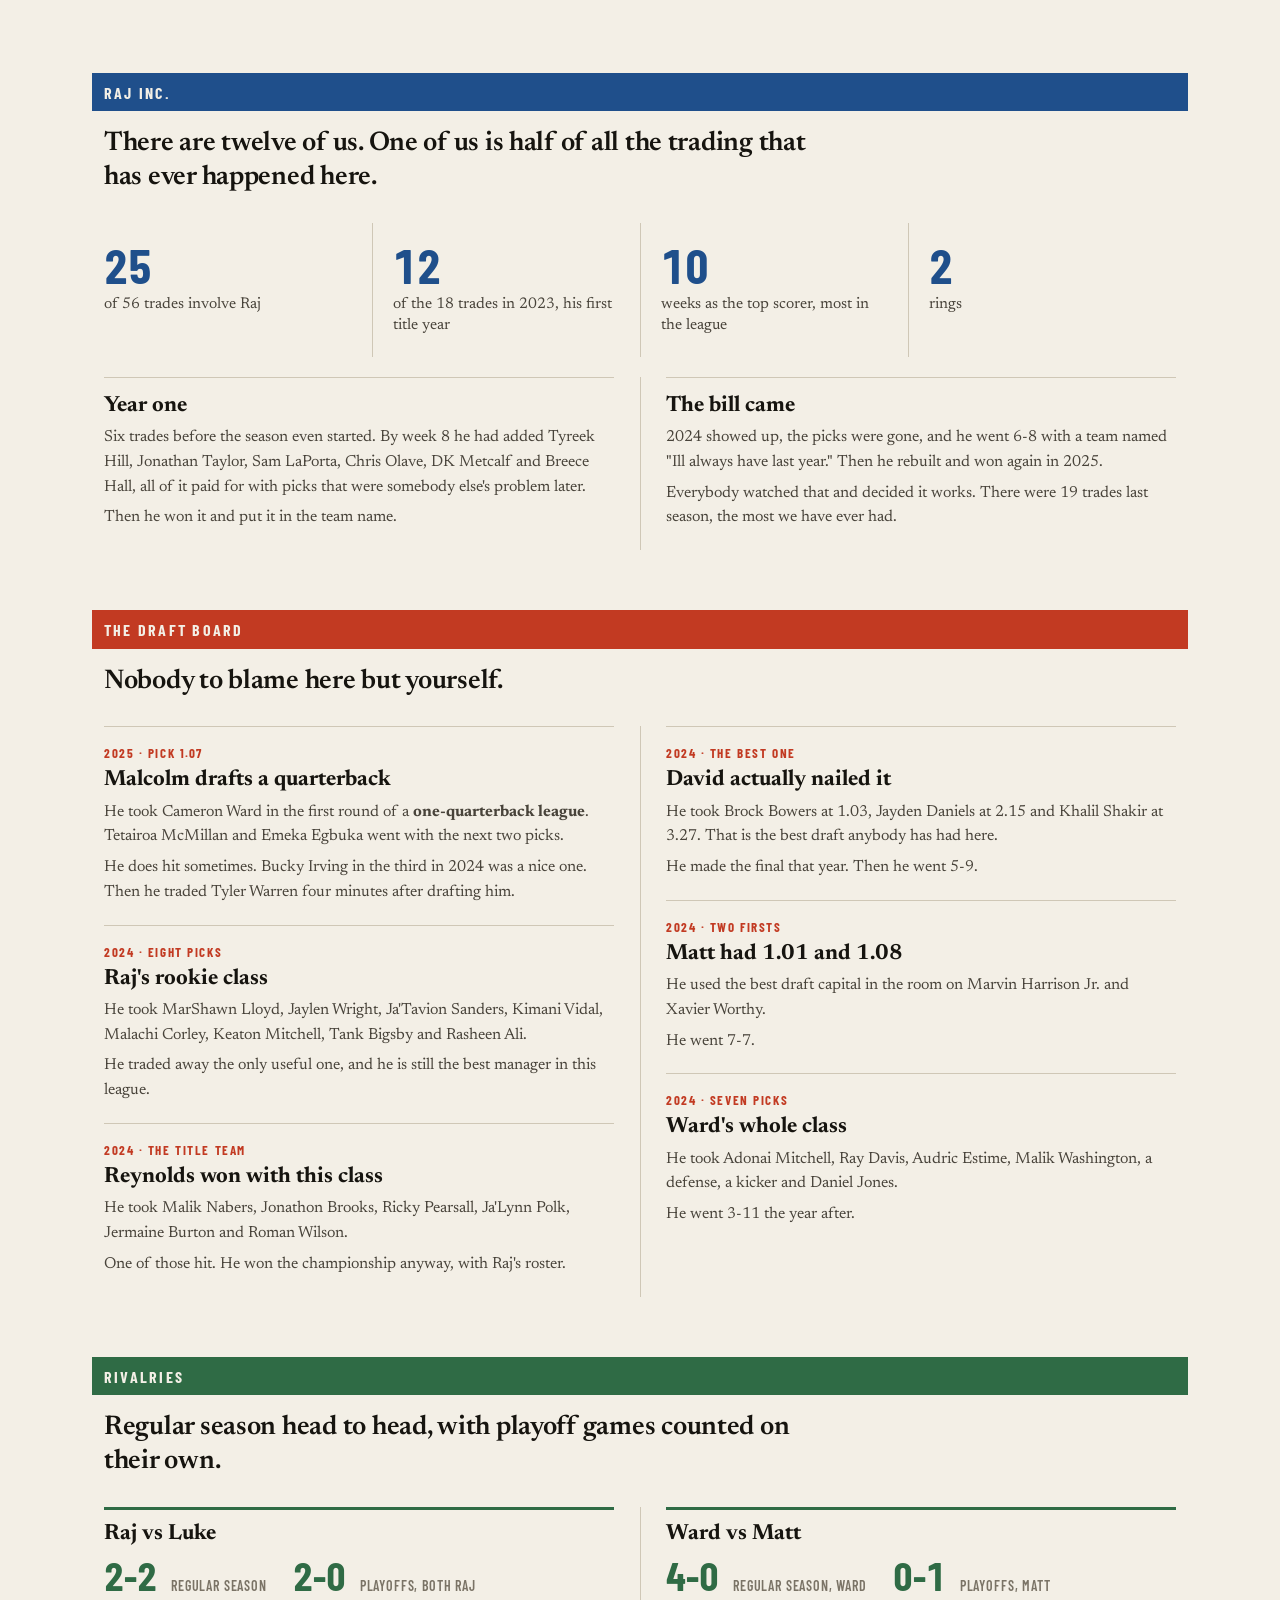
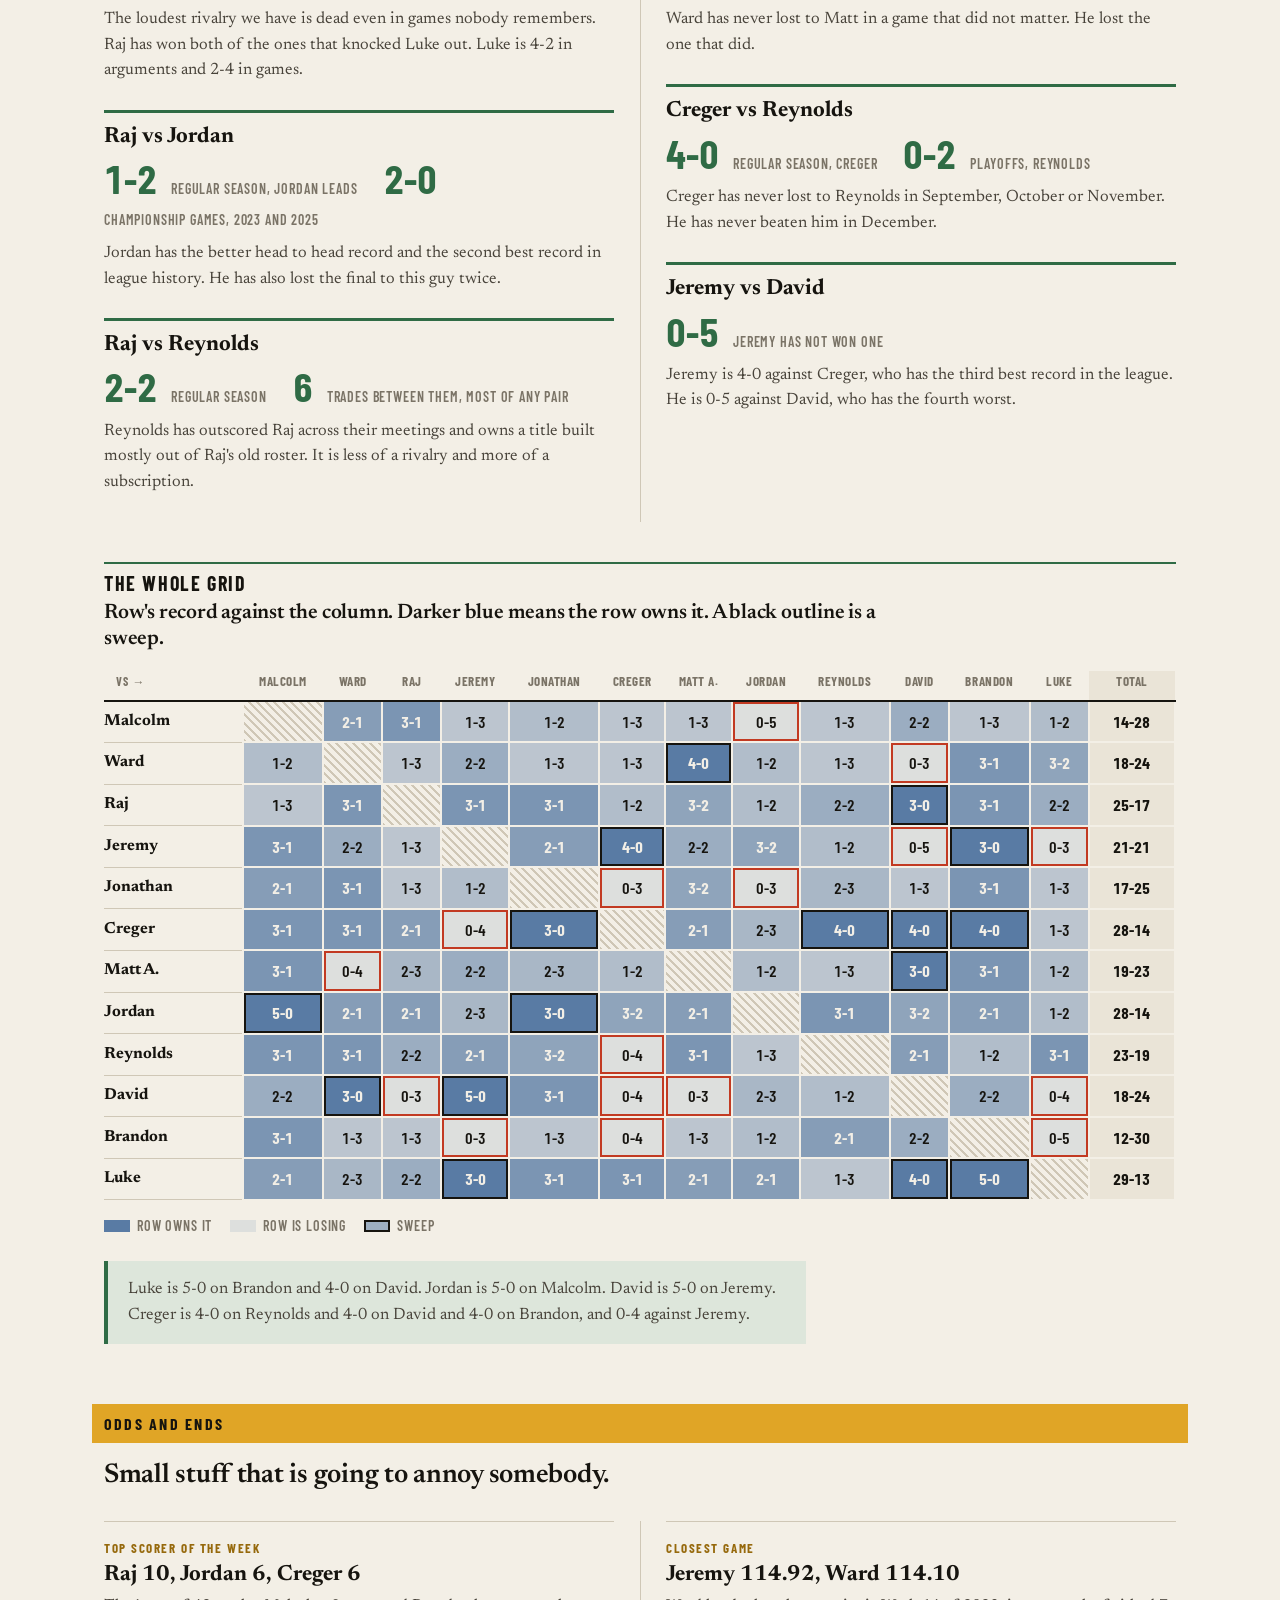
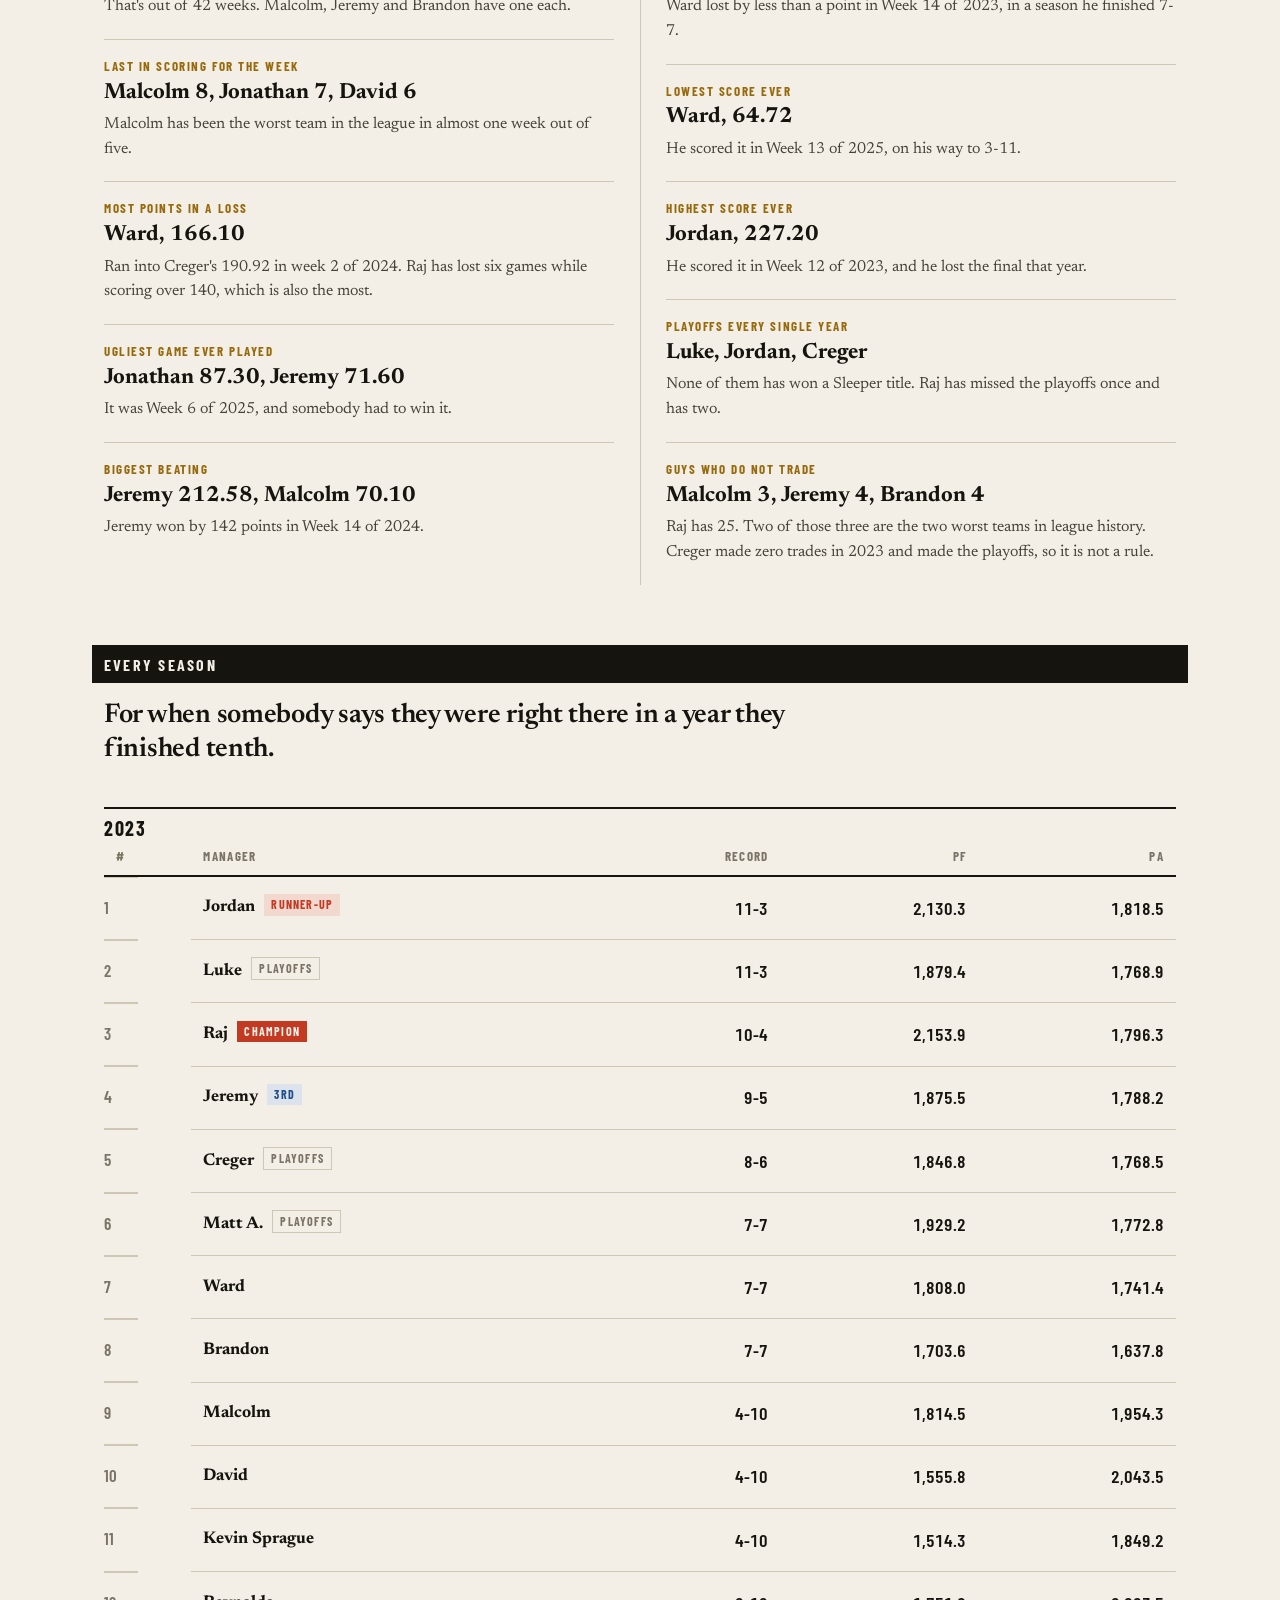
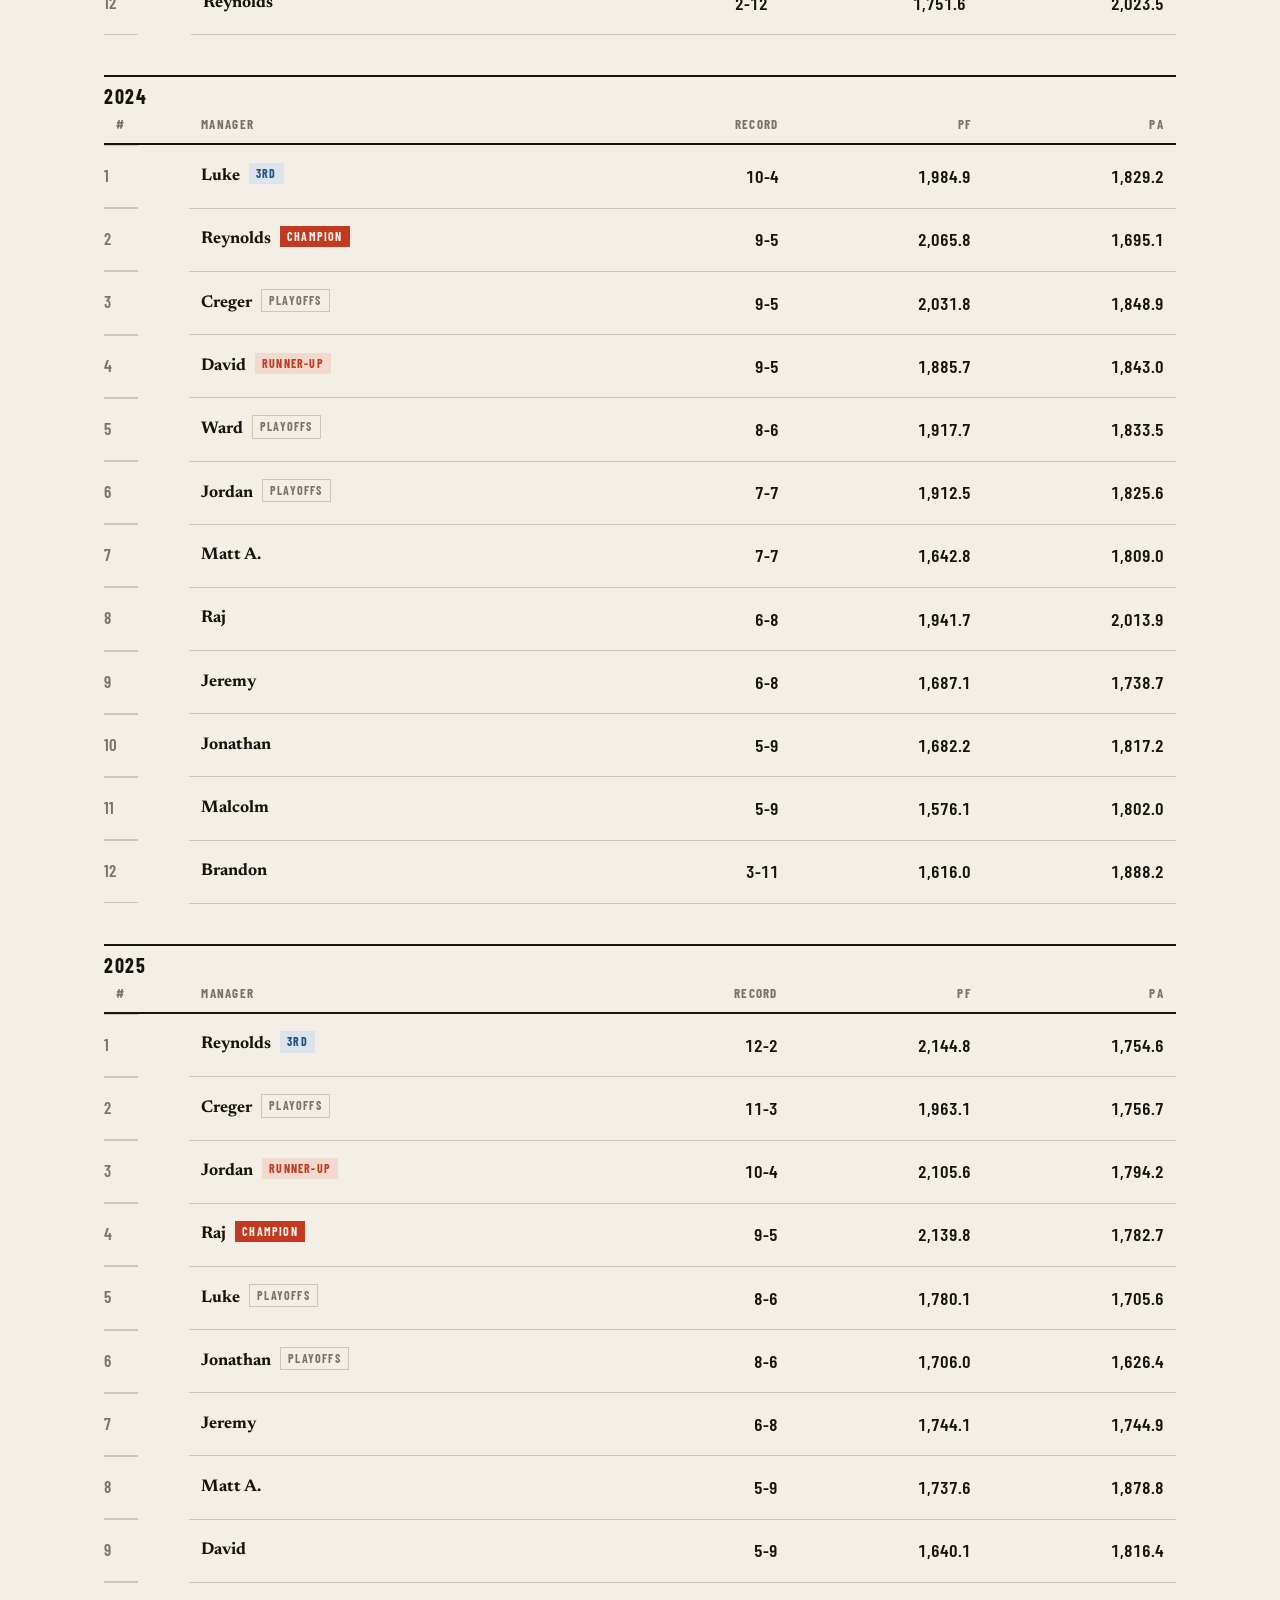
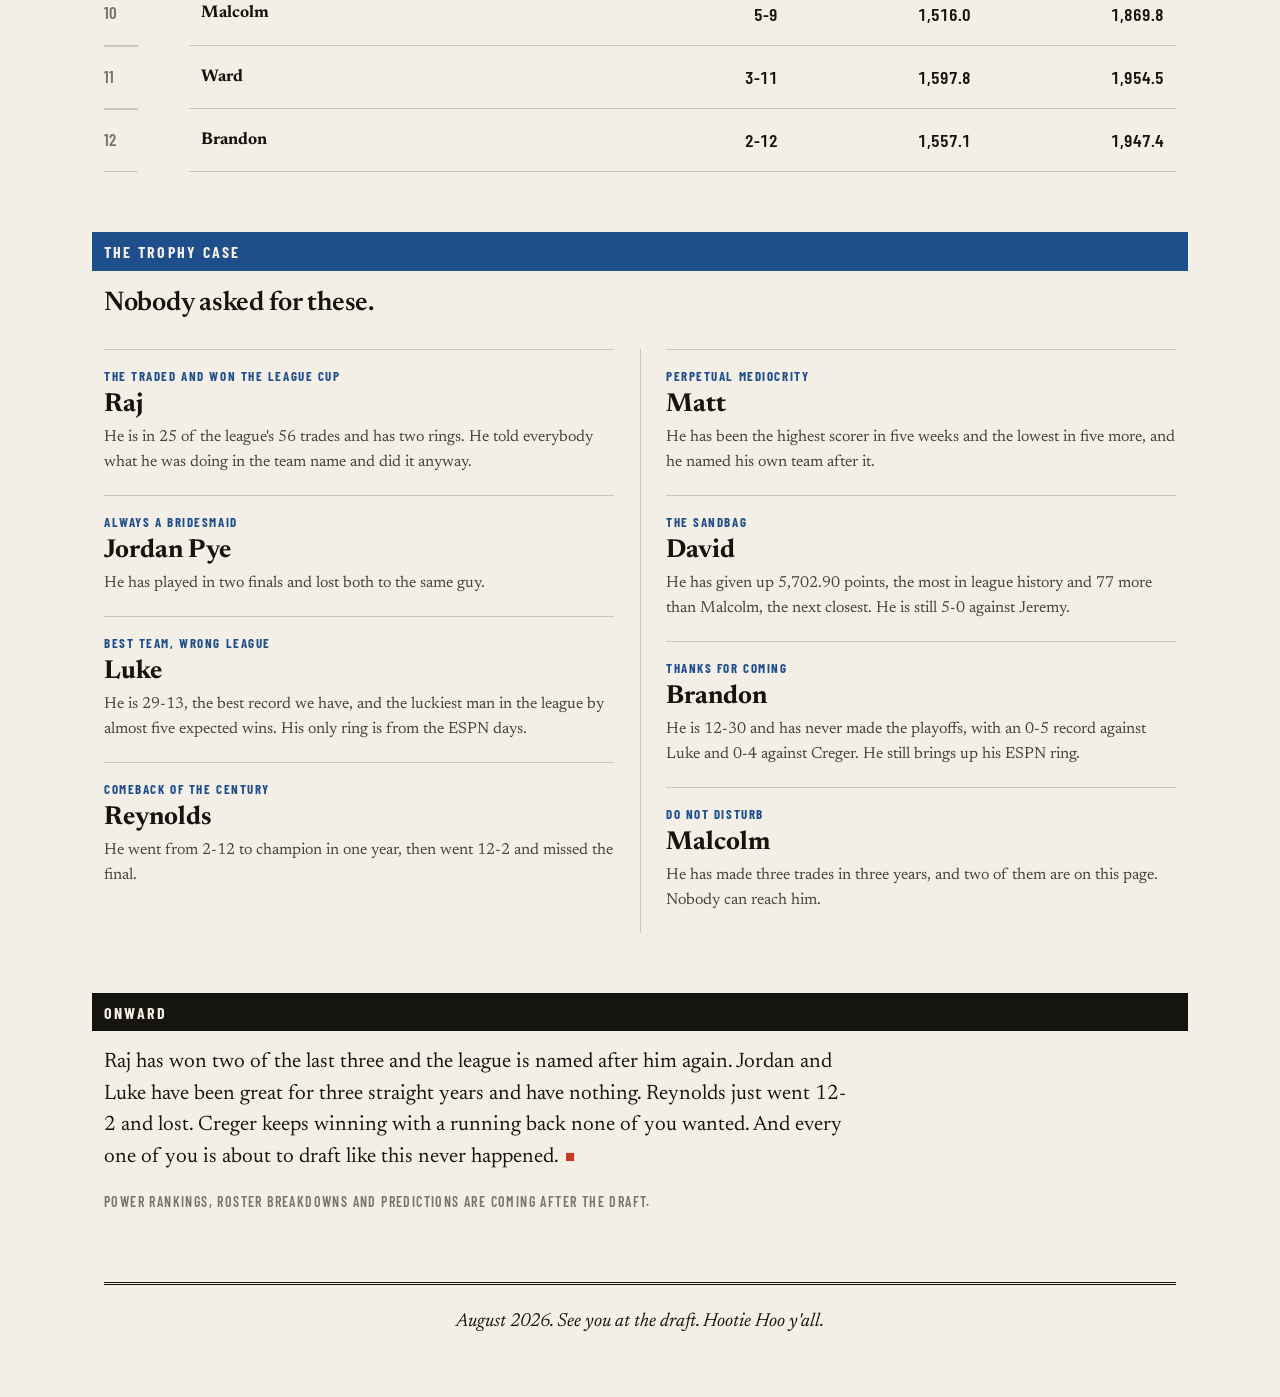
==== commit cef9fc4e: "Add Week 4 Recap with the commissioner's guest essay, and link it in the nav on every page Co-Author" ====
--- a/index.html
+++ b/index.html
@@ -17,6 +17,7 @@
   <a href="week-1-recap.html">Week 1 Recap</a>
   <a href="week-2-recap.html">Week 2 Recap</a>
   <a href="week-3-recap.html">Week 3 Recap</a>
+  <a href="week-4-recap.html">Week 4 Recap</a>
 </div></nav>
 
 <!-- ============ MASTHEAD ============ -->
--- a/edition.css
+++ b/edition.css
@@ -273,10 +273,28 @@
 .score .lbl{font-family:var(--cond);font-weight:600;font-size:14px;letter-spacing:.06em;text-transform:uppercase;color:var(--ink-3);margin-right:12px}
 .riv p{font-size:16.5px;line-height:1.55;color:var(--ink-2)}
 
+/* ---------- guest essay (opinion) ---------- */
+.oped article{border-bottom:1px solid var(--ink);padding-bottom:30px}
+.oped .kicker{font-family:var(--cond);font-weight:700;font-size:14px;letter-spacing:.14em;text-transform:uppercase;
+  color:var(--red);margin:6px 0 10px}
+.oped h2{font-family:var(--serif);font-weight:600;font-size:clamp(34px,4.6vw,54px);line-height:1.05;
+  letter-spacing:-.015em;margin:0 0 14px;max-width:22ch}
+.oped .dek{font-style:italic;font-size:clamp(19px,2.1vw,22px);line-height:1.45;color:var(--ink-2);max-width:56ch;margin:0 0 18px}
+.oped .by{font-family:var(--cond);font-weight:600;font-size:14px;letter-spacing:.12em;text-transform:uppercase;
+  border-top:1px solid var(--hair);border-bottom:1px solid var(--hair);padding:8px 0;margin:0 0 24px}
+.oped .essay{columns:2;column-gap:44px;column-rule:1px solid var(--hair)}
+.oped .essay p{font-size:18px;line-height:1.6;color:var(--ink)}
+.oped .essay p:first-child::first-letter{float:left;font-family:var(--serif);font-weight:700;
+  font-size:66px;line-height:.82;padding:6px 8px 0 0}
+.oped .disc{font-style:italic;font-size:14.5px;line-height:1.5;color:var(--ink-3);border-top:1px solid var(--hair);
+  padding-top:12px;margin:24px 0 0;max-width:78ch}
+.fn{font-style:italic;font-size:14.5px;line-height:1.5;color:var(--ink-3);border-top:1px solid var(--hair);
+  padding-top:12px;margin:10px 0 0;max-width:78ch}
+
 /* ---------- responsive ---------- */
 @media(max-width:860px){
   .ranks,.pranks,.stories,.ledger,.checks,.preds,.lines,.wk2,.teams,.grades,.cards,.awards,.rivs,
-  .lead .body,.gow .matchup{columns:1}
+  .lead .body,.gow .matchup,.oped .essay{columns:1}
   .champs{grid-template-columns:1fr}
   .kpis{grid-template-columns:repeat(2,1fr)}
   .kpi:nth-child(3){border-left:none;padding-left:0}
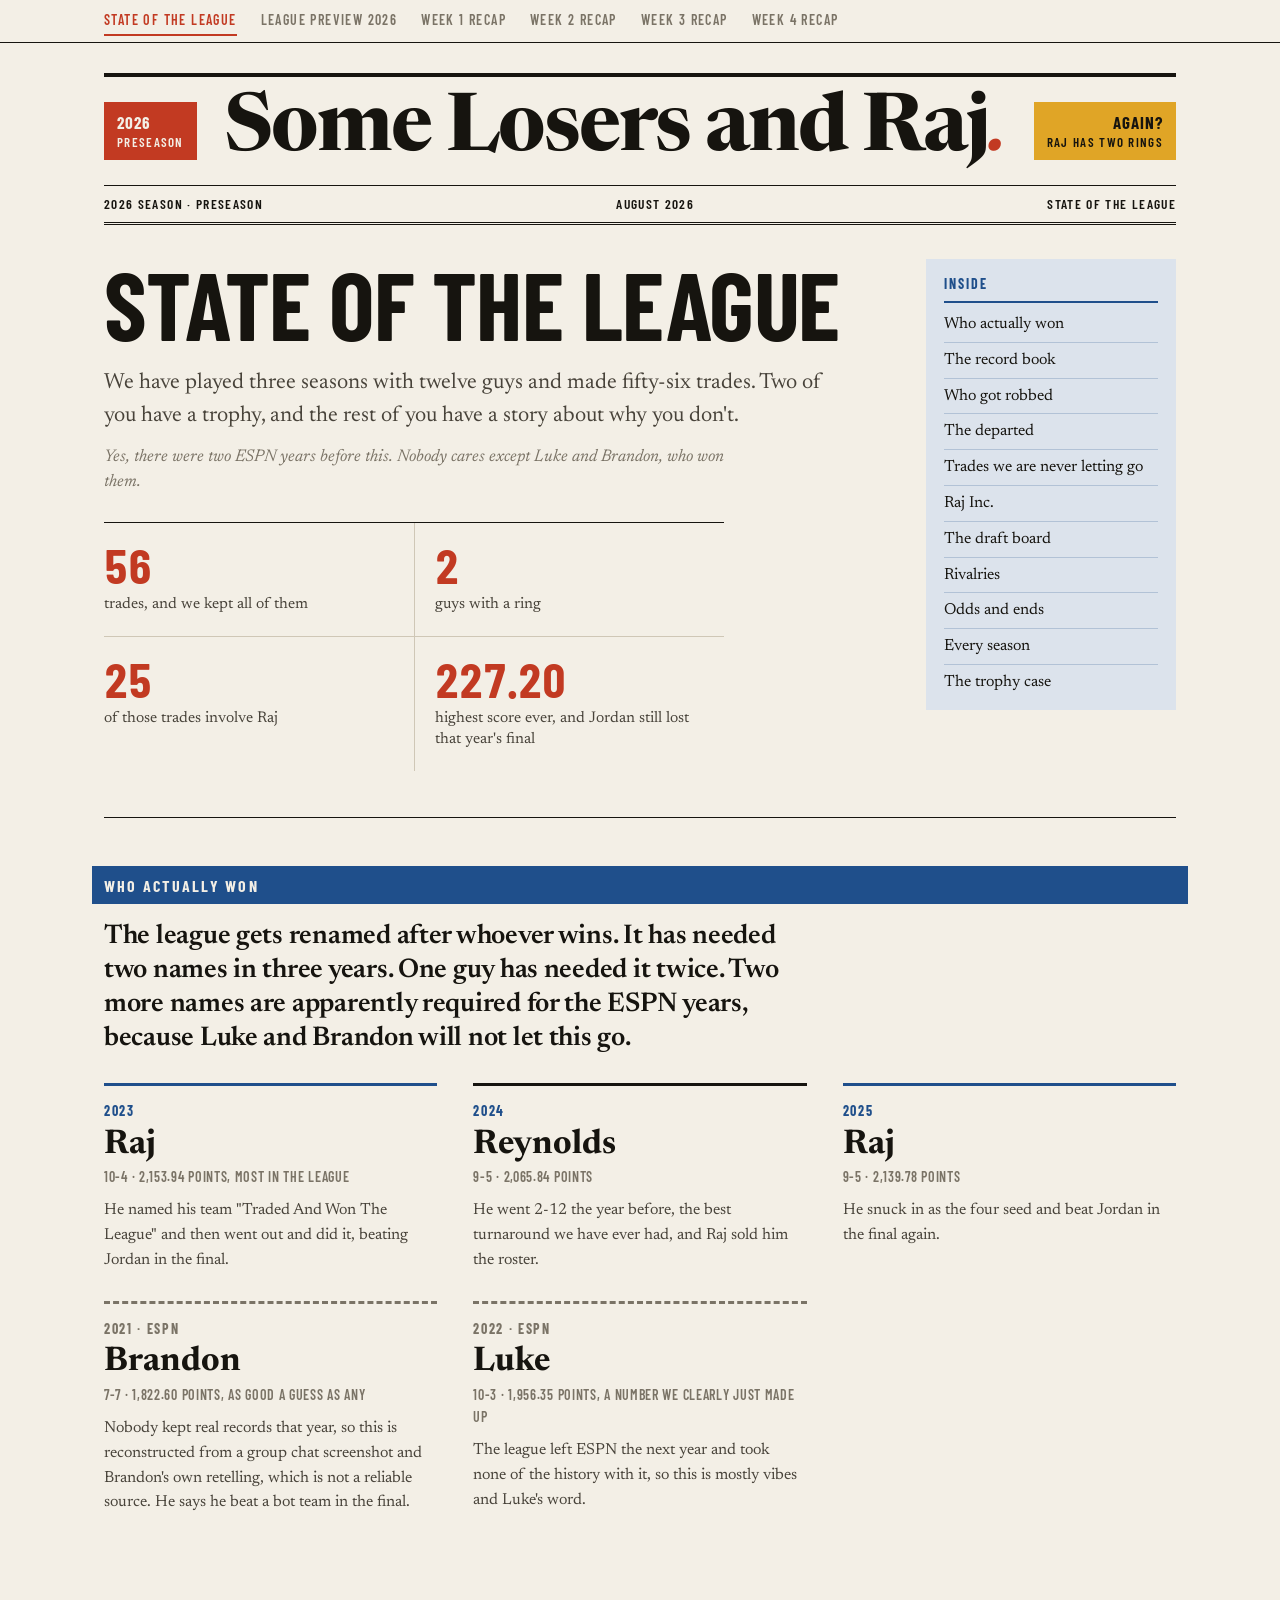
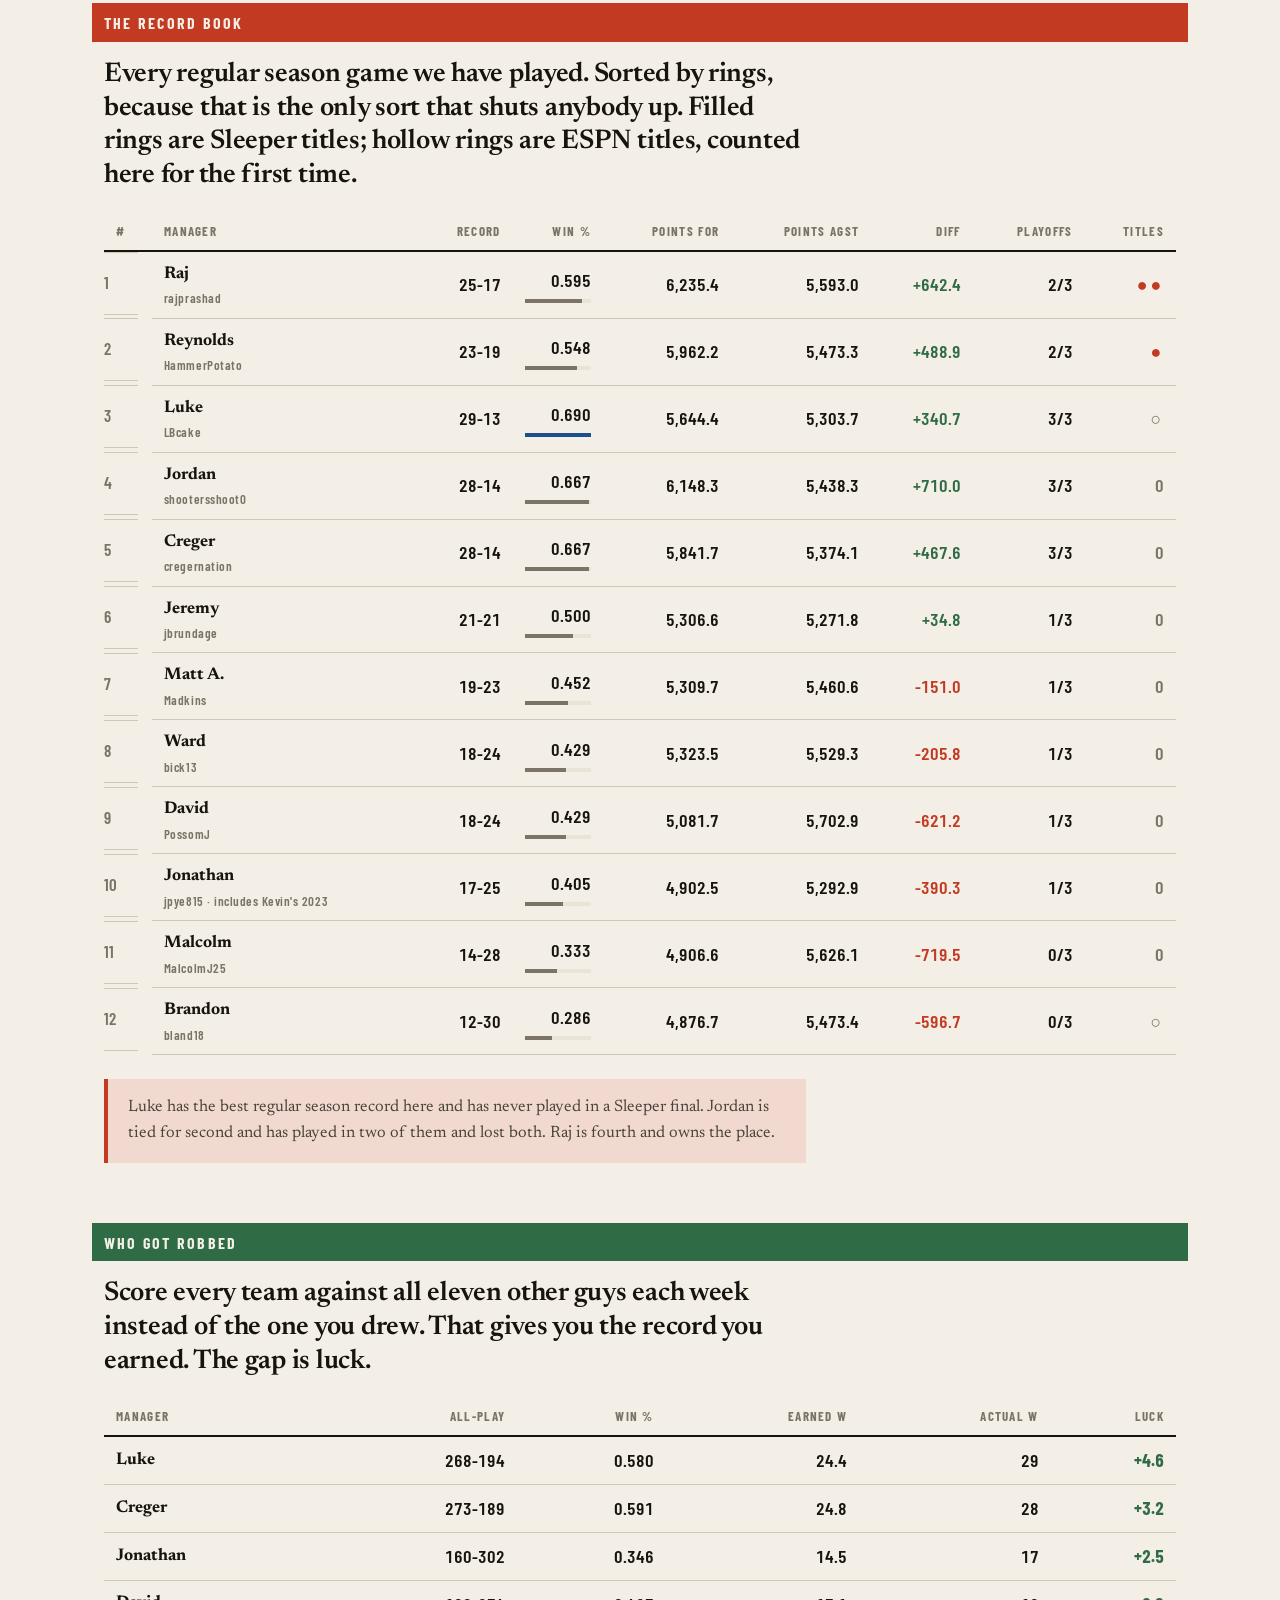
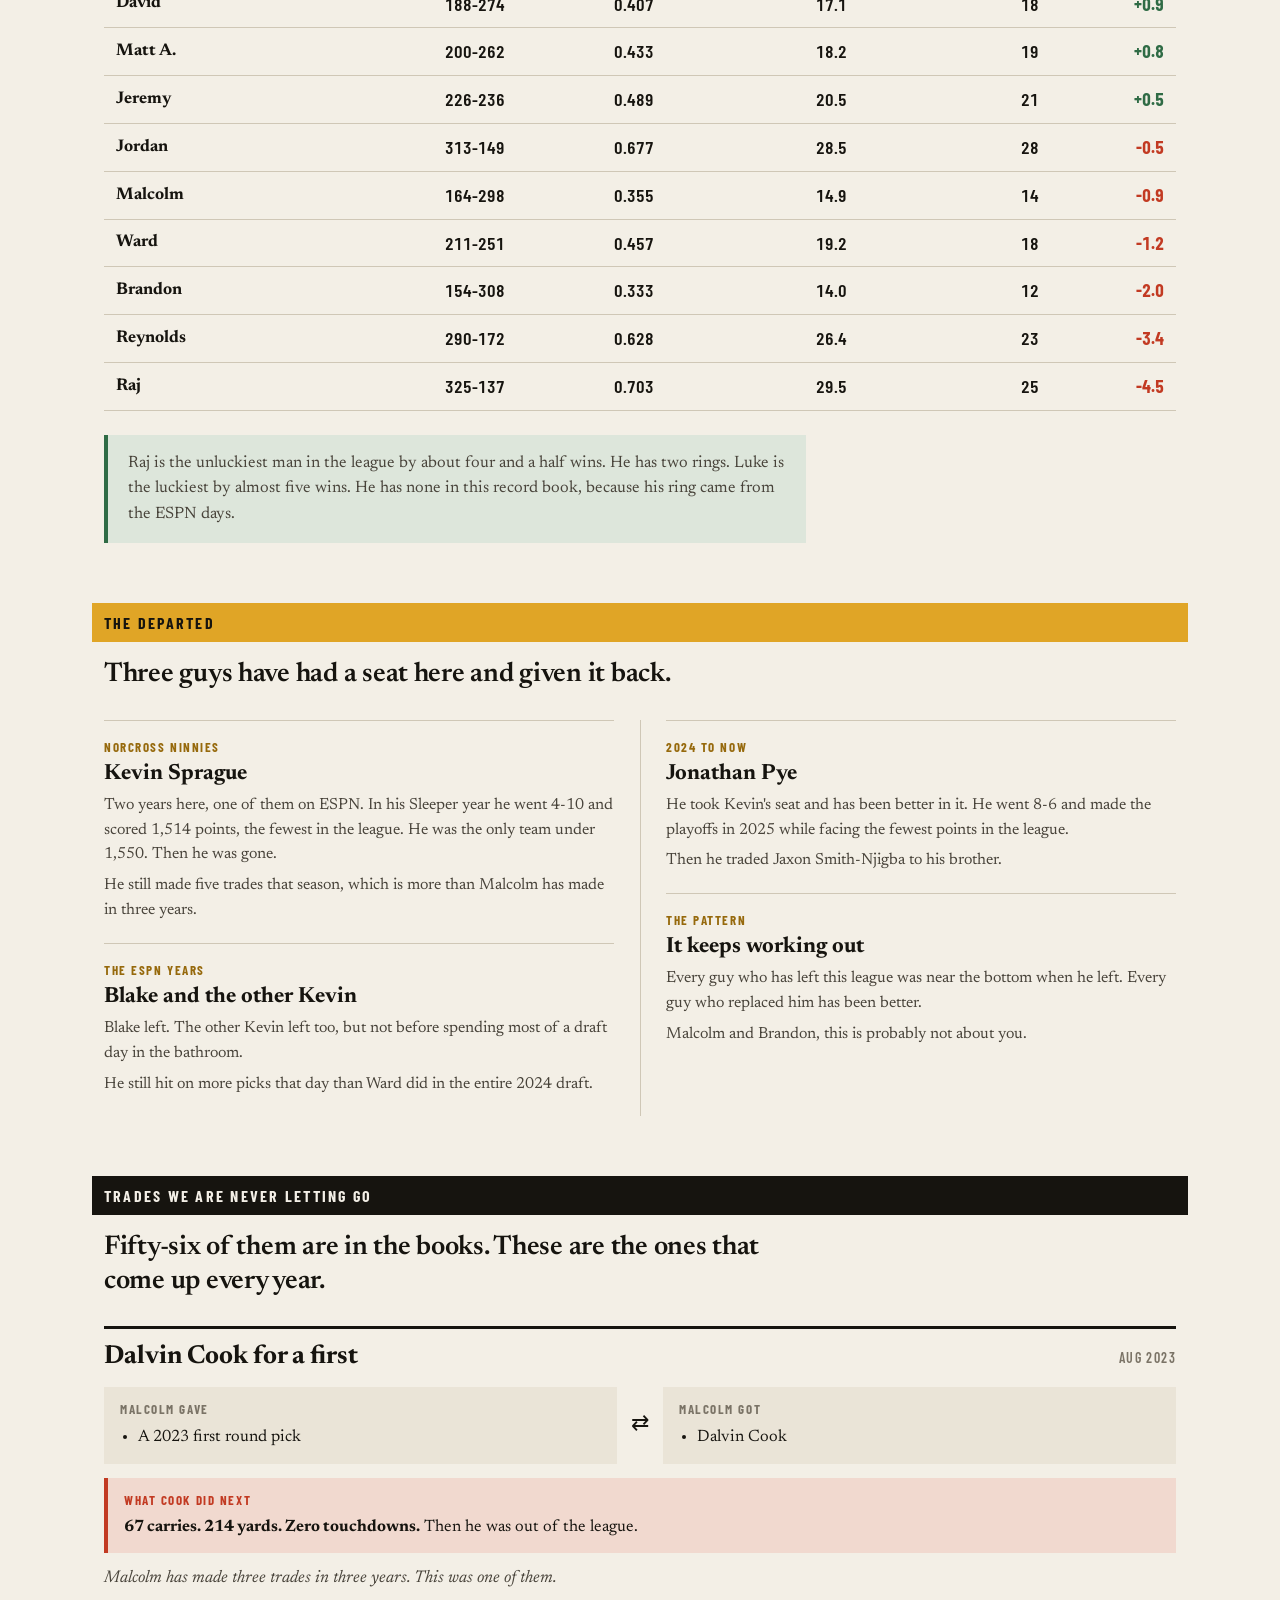
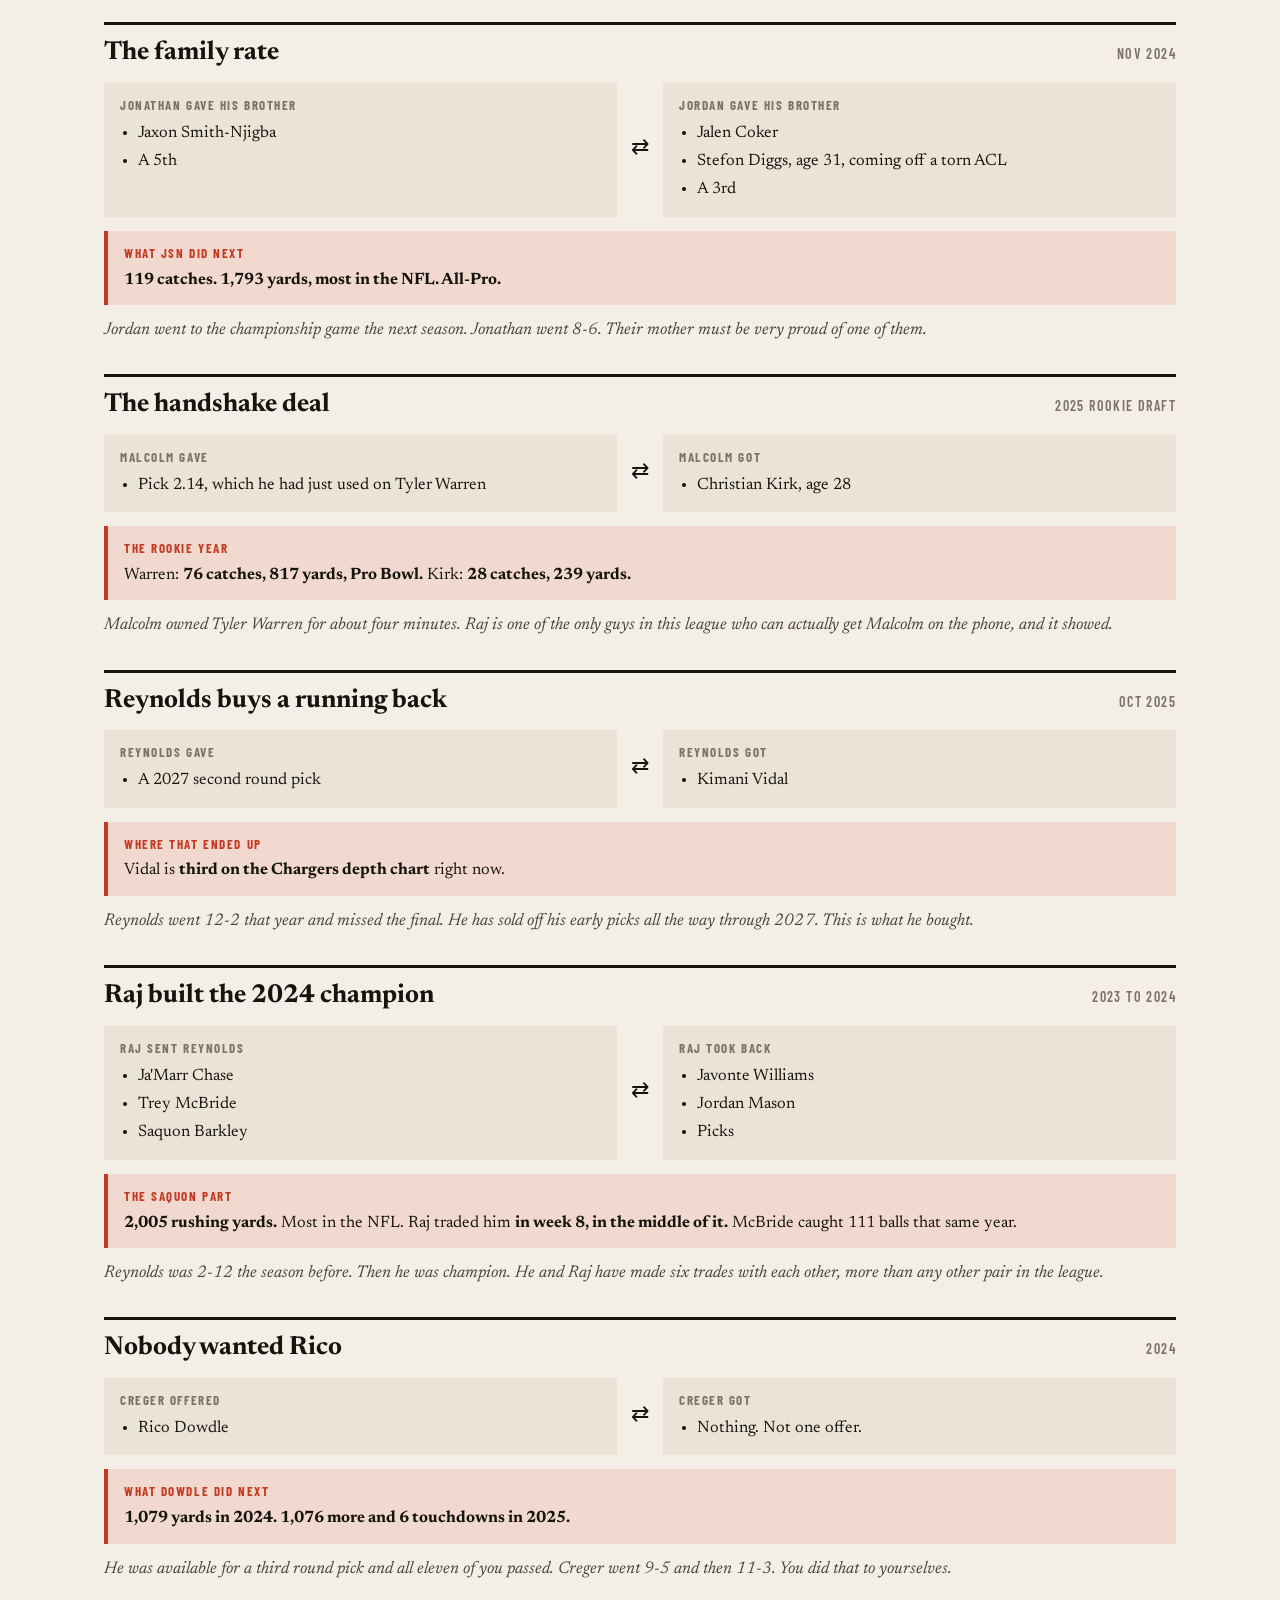
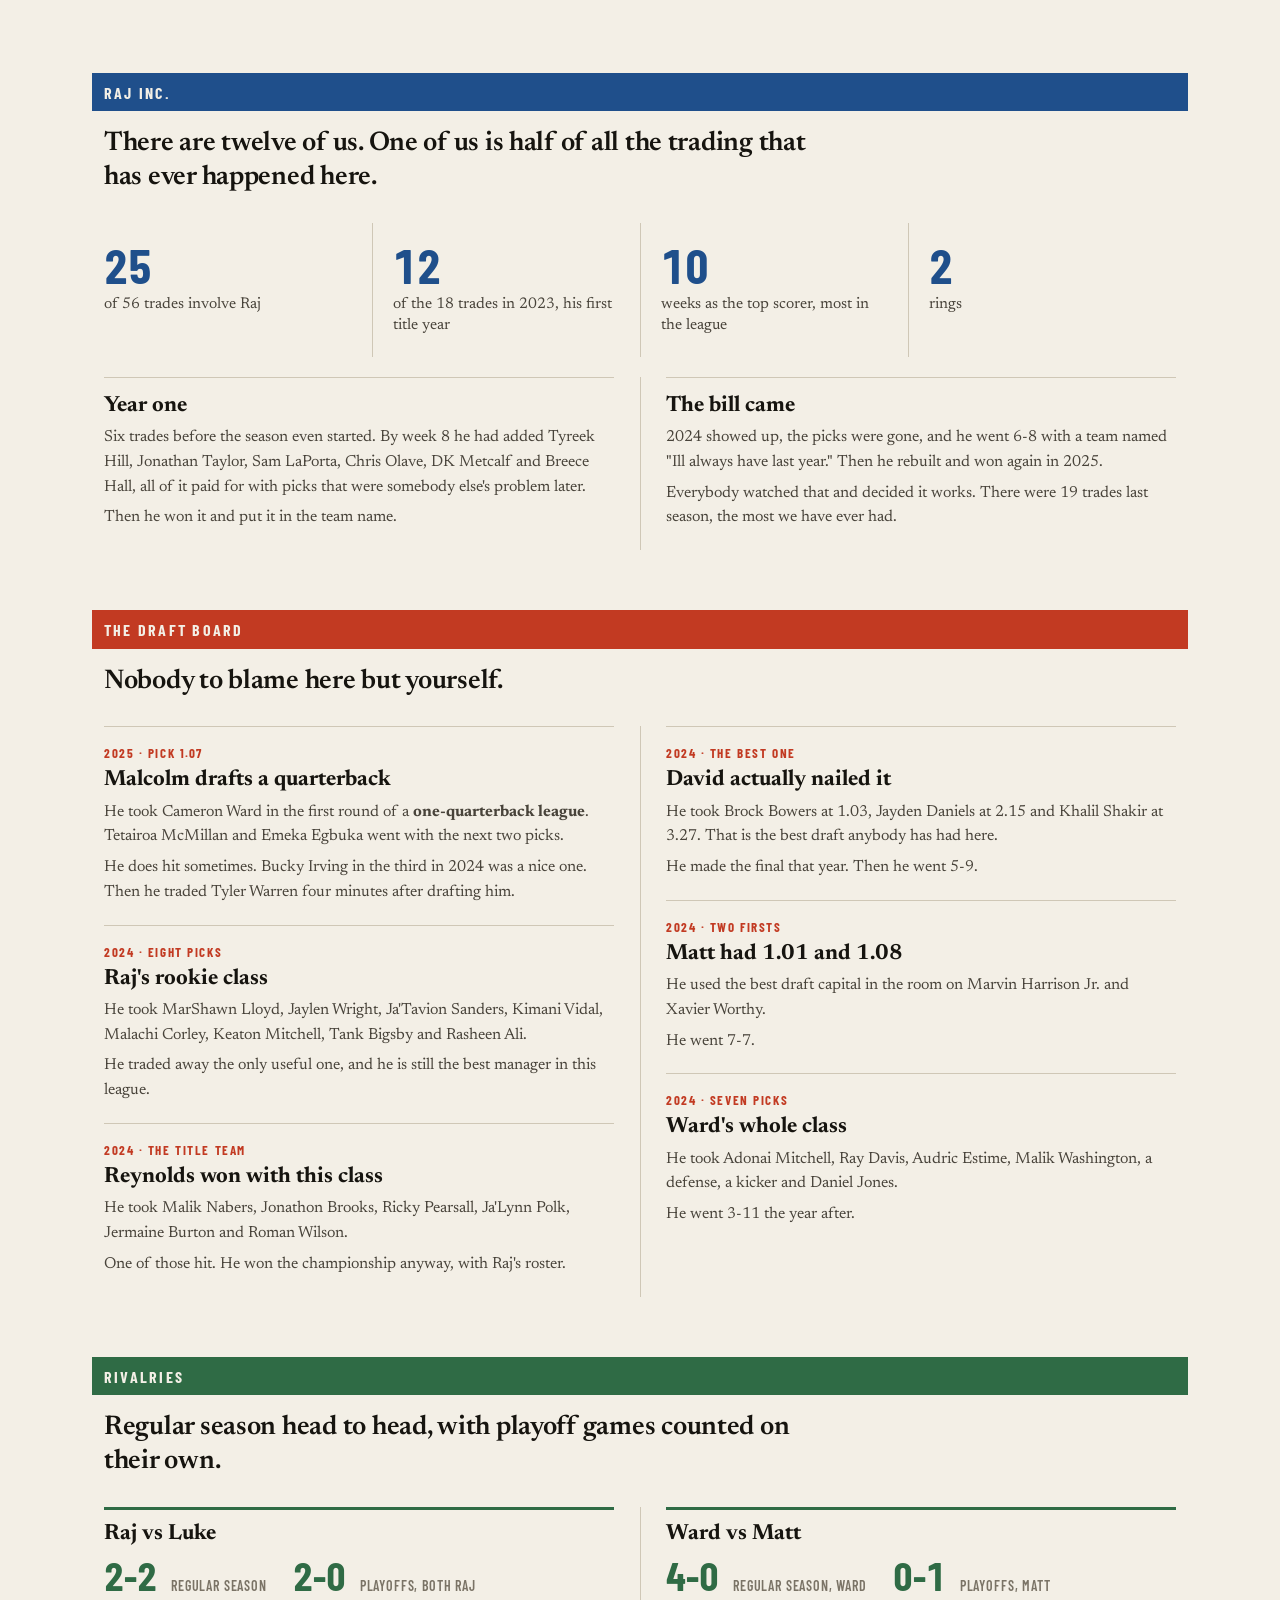
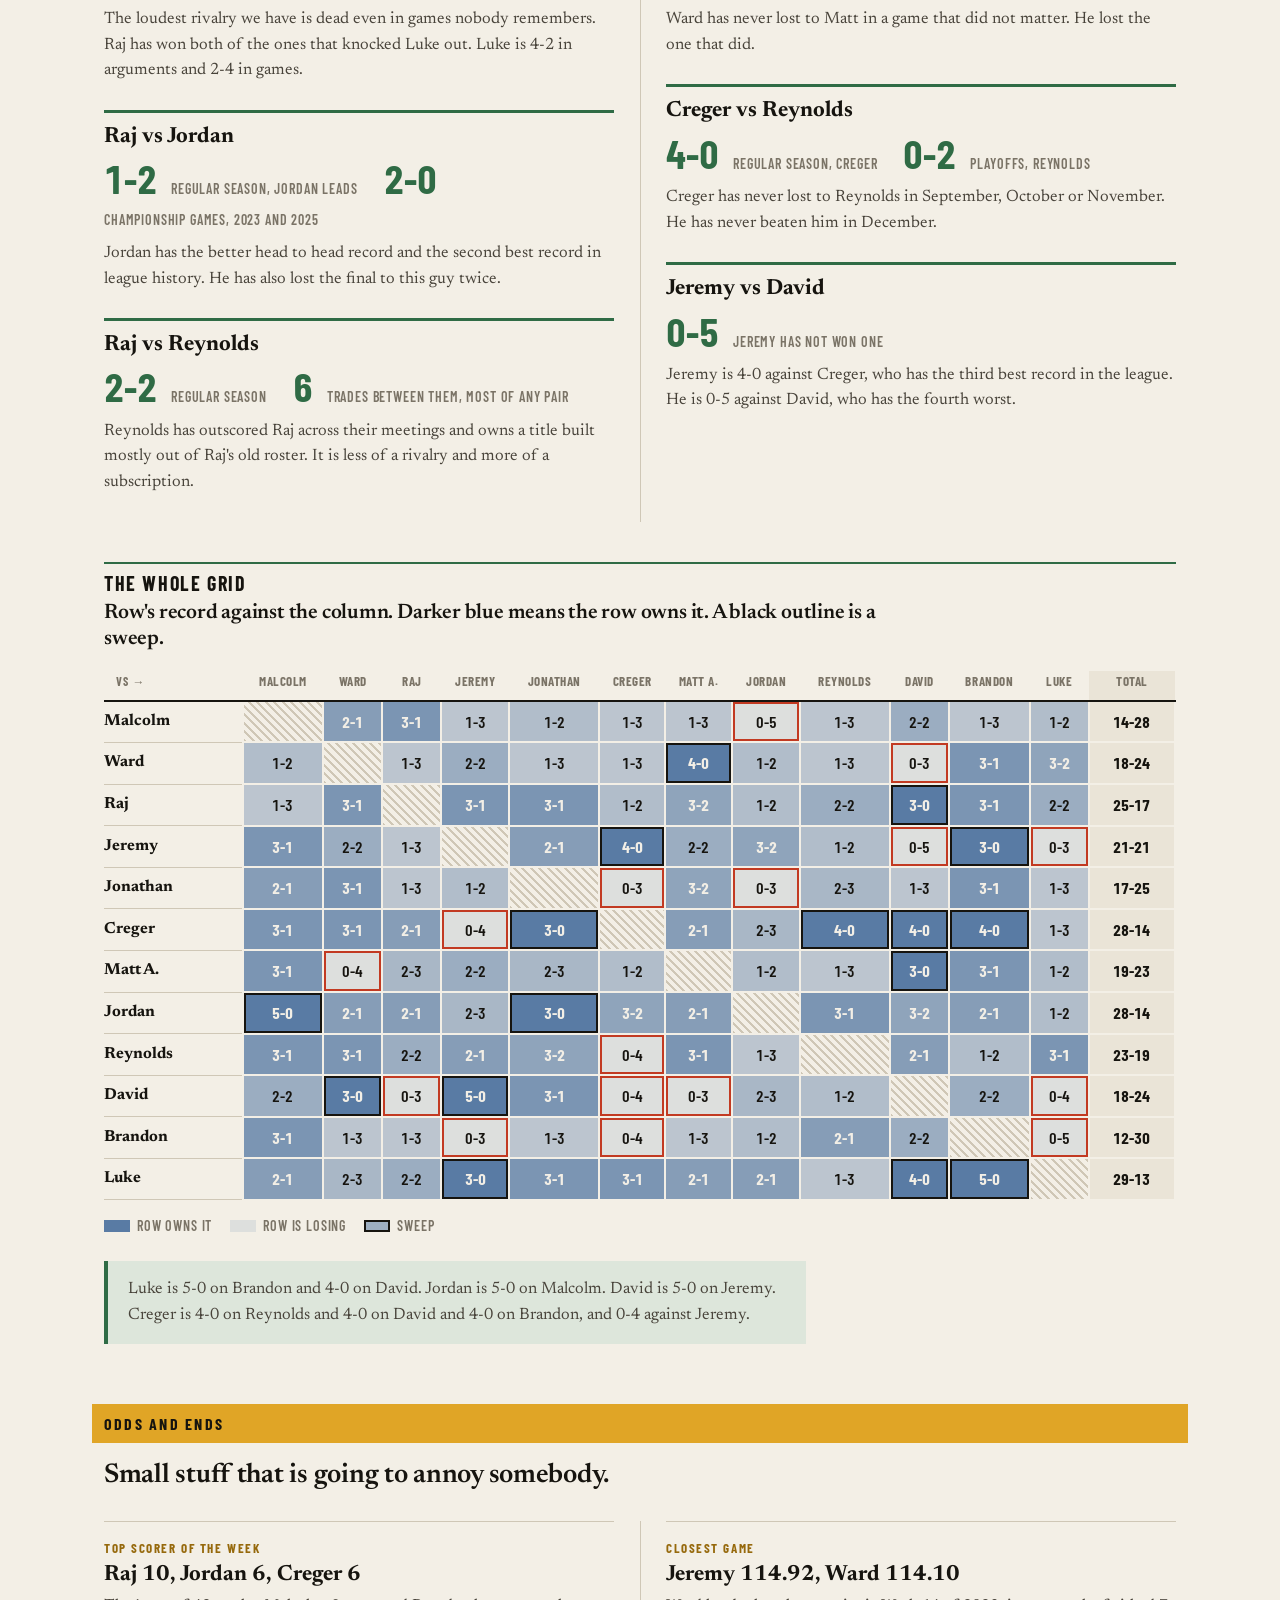
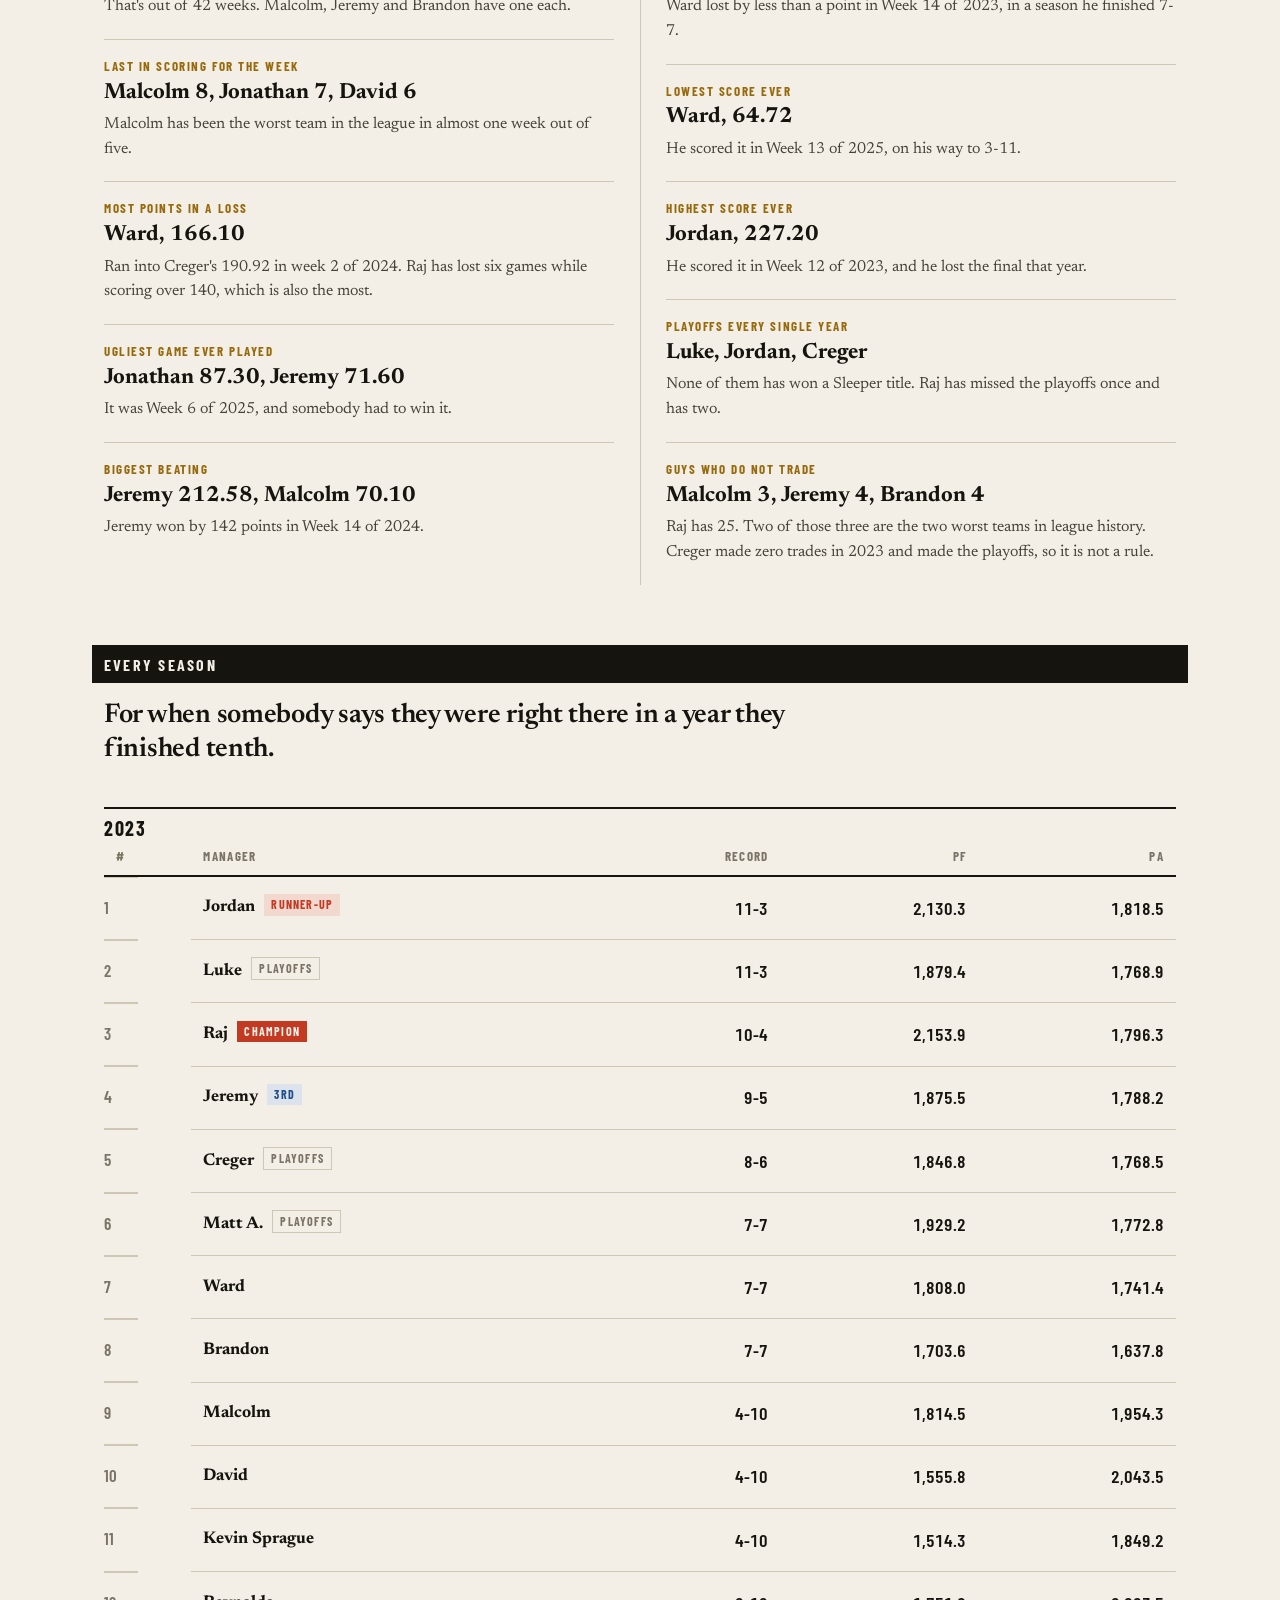
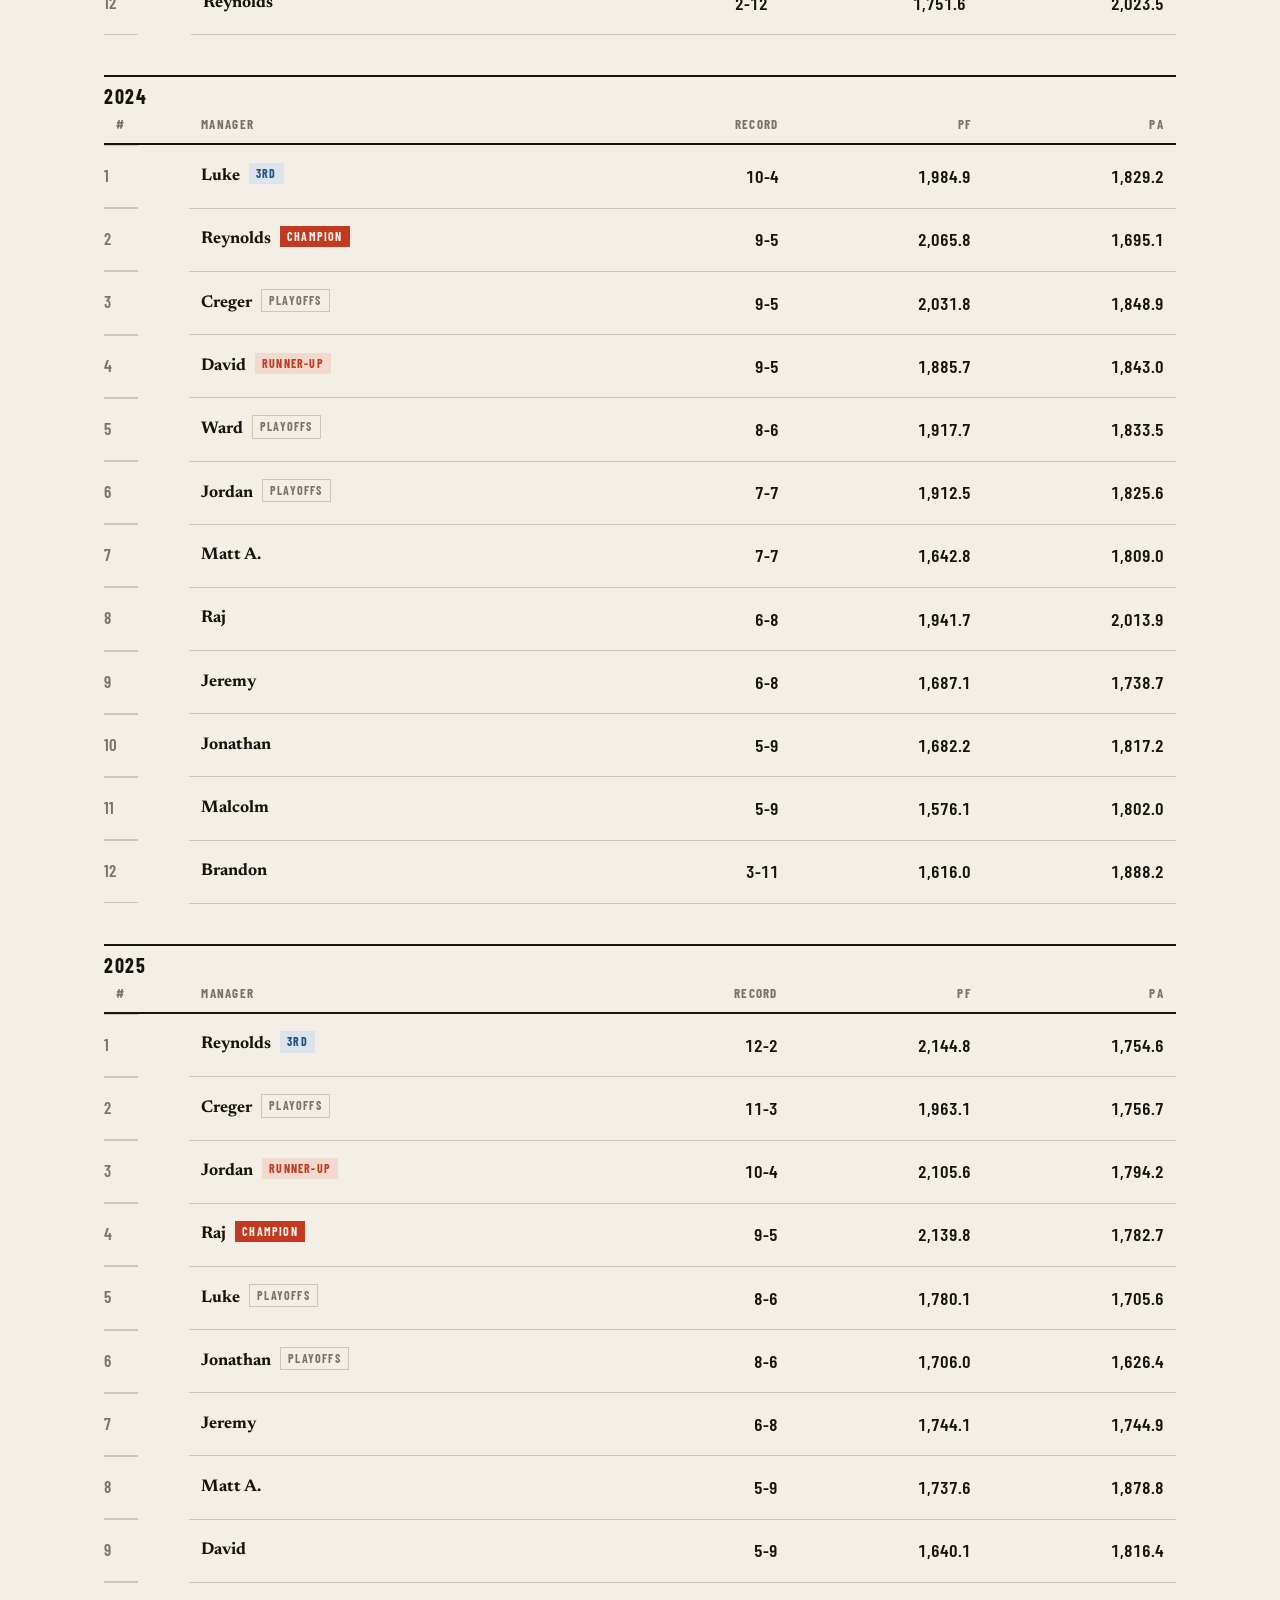
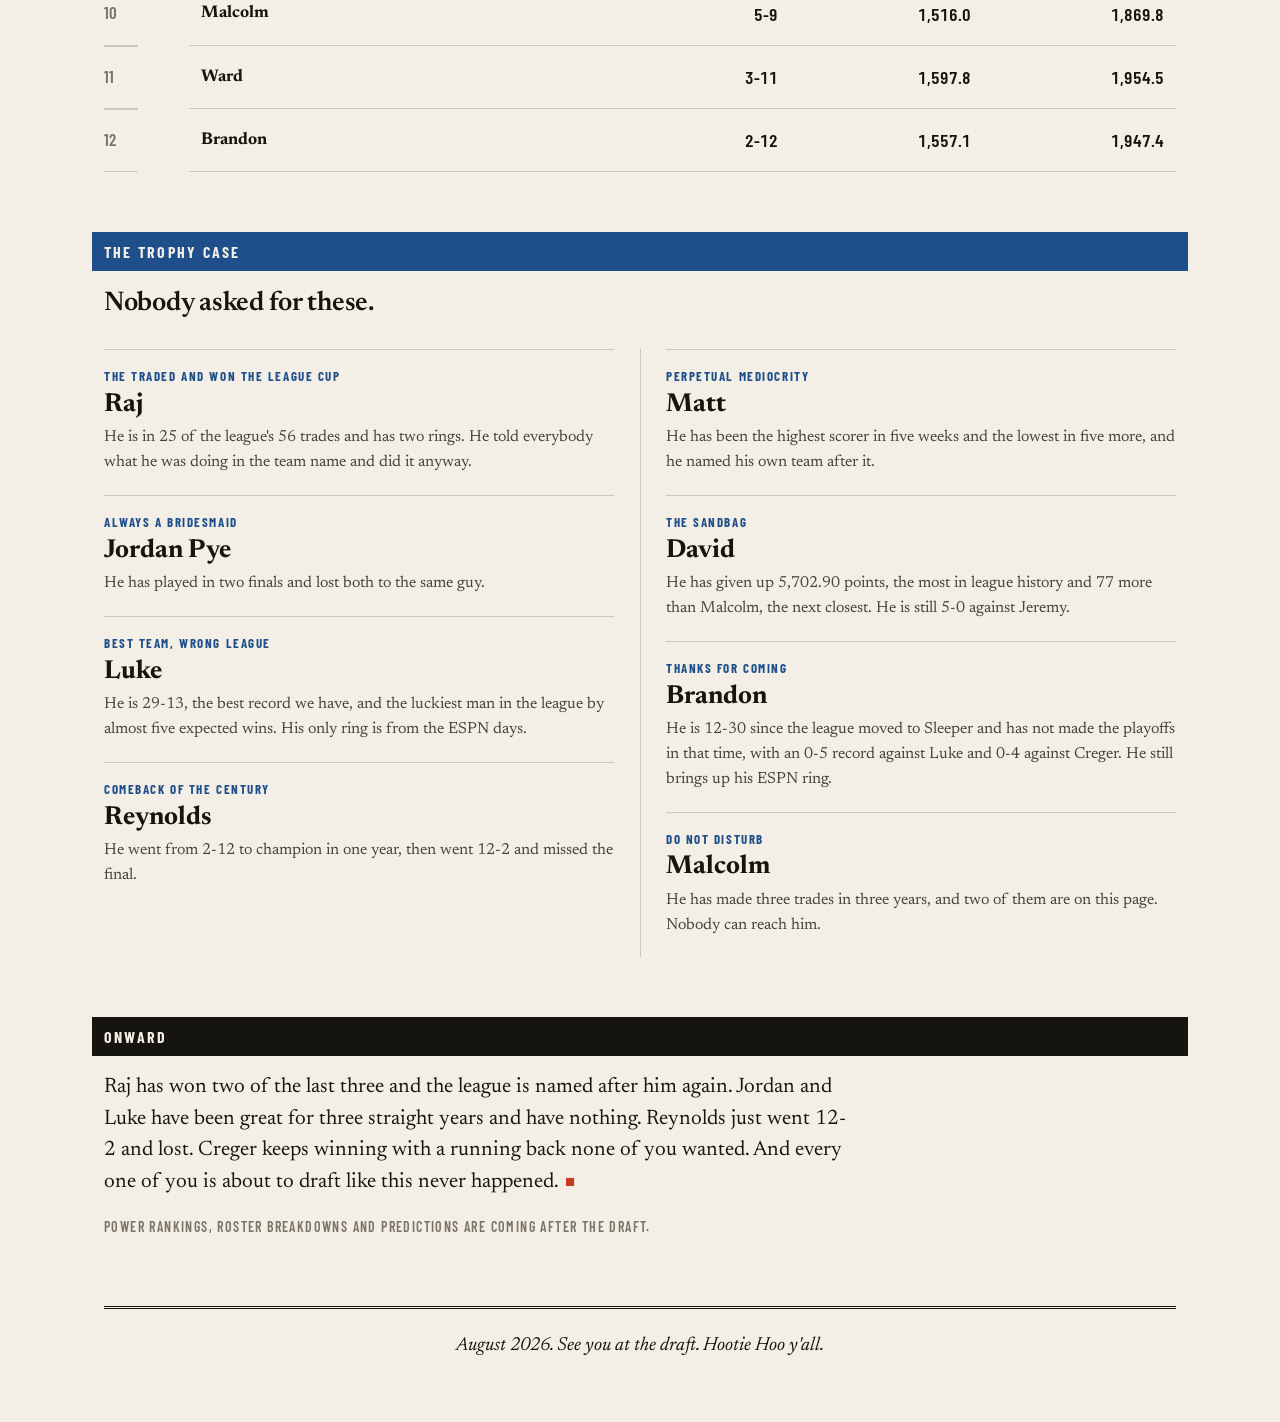
==== commit 2a99ff65: "Brandon's playoff drought is Sleeper-era only; plainer Ward deck in Week 4 Co-Authored-By: Claude Op" ====
--- a/index.html
+++ b/index.html
@@ -738,7 +738,7 @@
       <p>He has given up 5,702.90 points, the most in league history and 77 more than Malcolm, the next closest. He is still 5-0 against Jeremy.</p></div>
     <div class="award"><div class="nm">Thanks For Coming</div>
       <div class="win">Brandon</div>
-      <p>He is 12-30 and has never made the playoffs, with an 0-5 record against Luke and 0-4 against Creger. He still brings up his ESPN ring.</p></div>
+      <p>He is 12-30 since the league moved to Sleeper and has not made the playoffs in that time, with an 0-5 record against Luke and 0-4 against Creger. He still brings up his ESPN ring.</p></div>
     <div class="award"><div class="nm">Do Not Disturb</div>
       <div class="win">Malcolm</div>
       <p>He has made three trades in three years, and two of them are on this page. Nobody can reach him.</p></div>
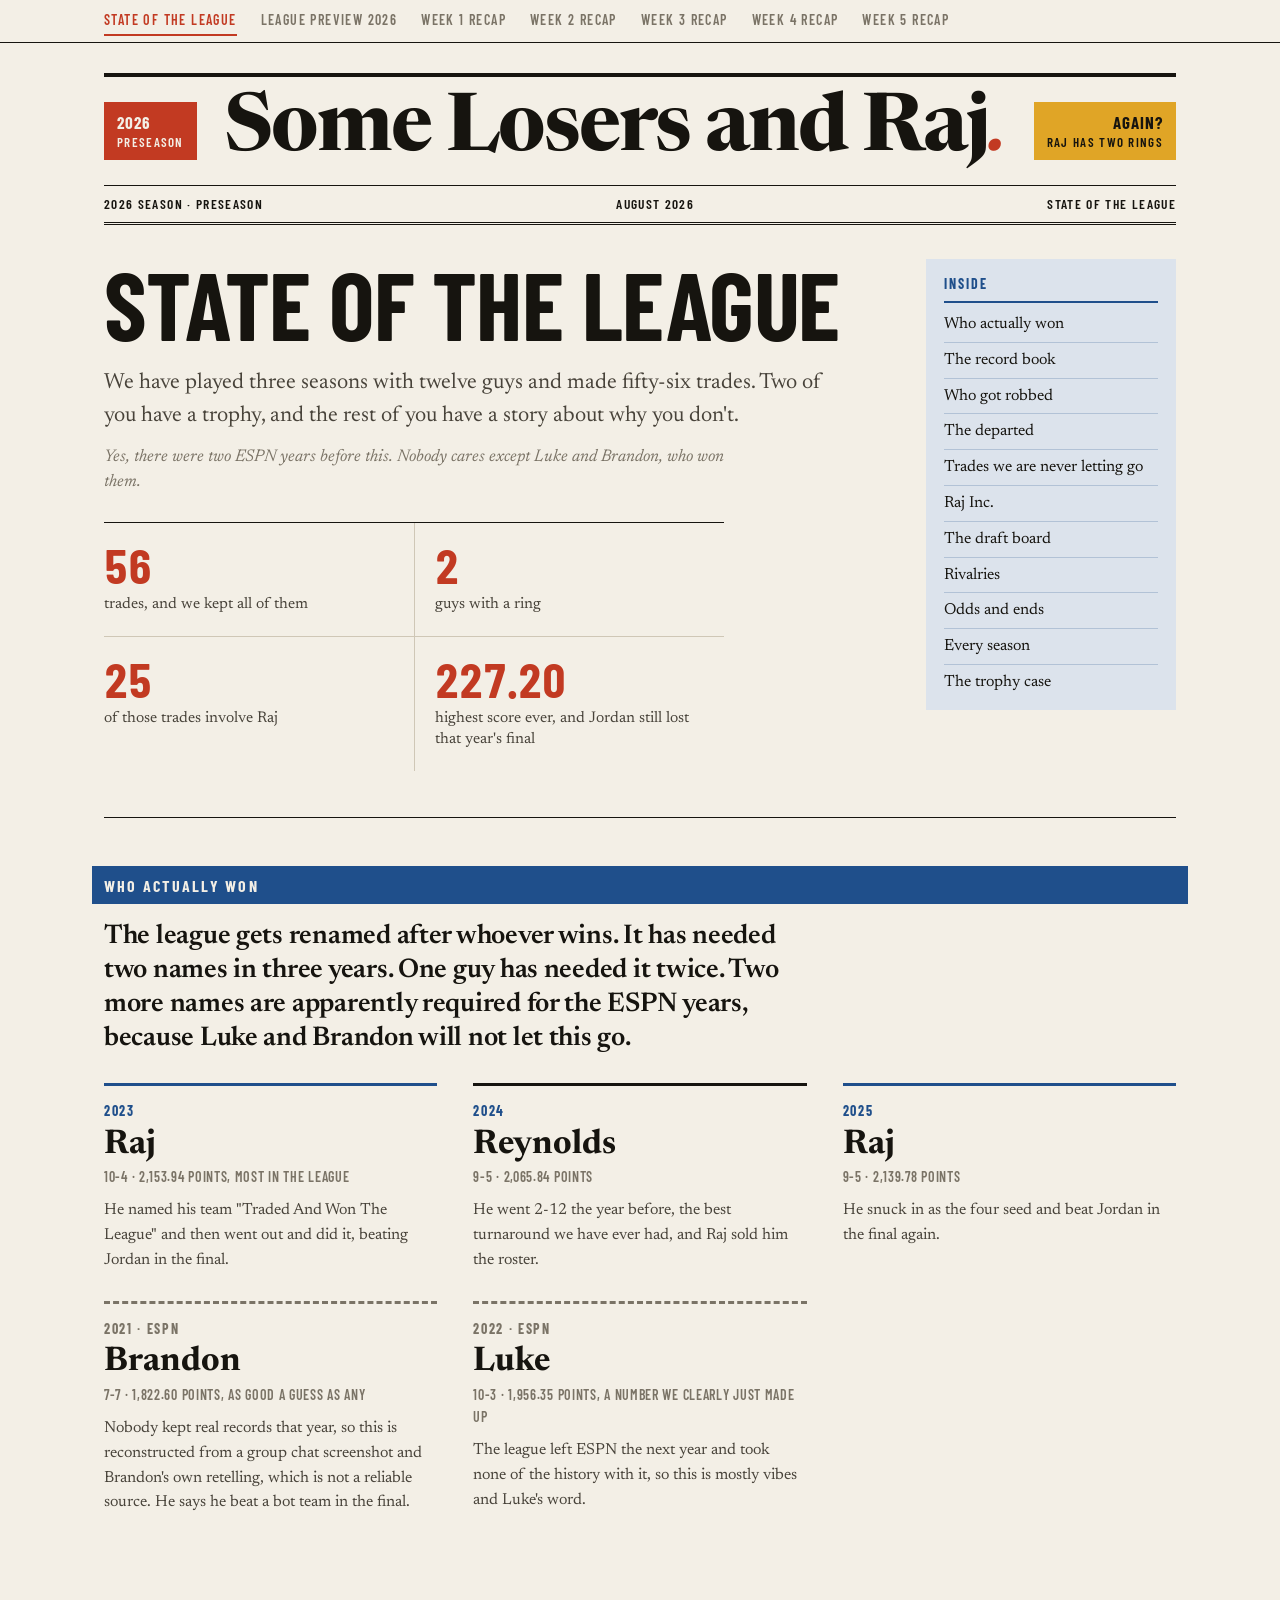
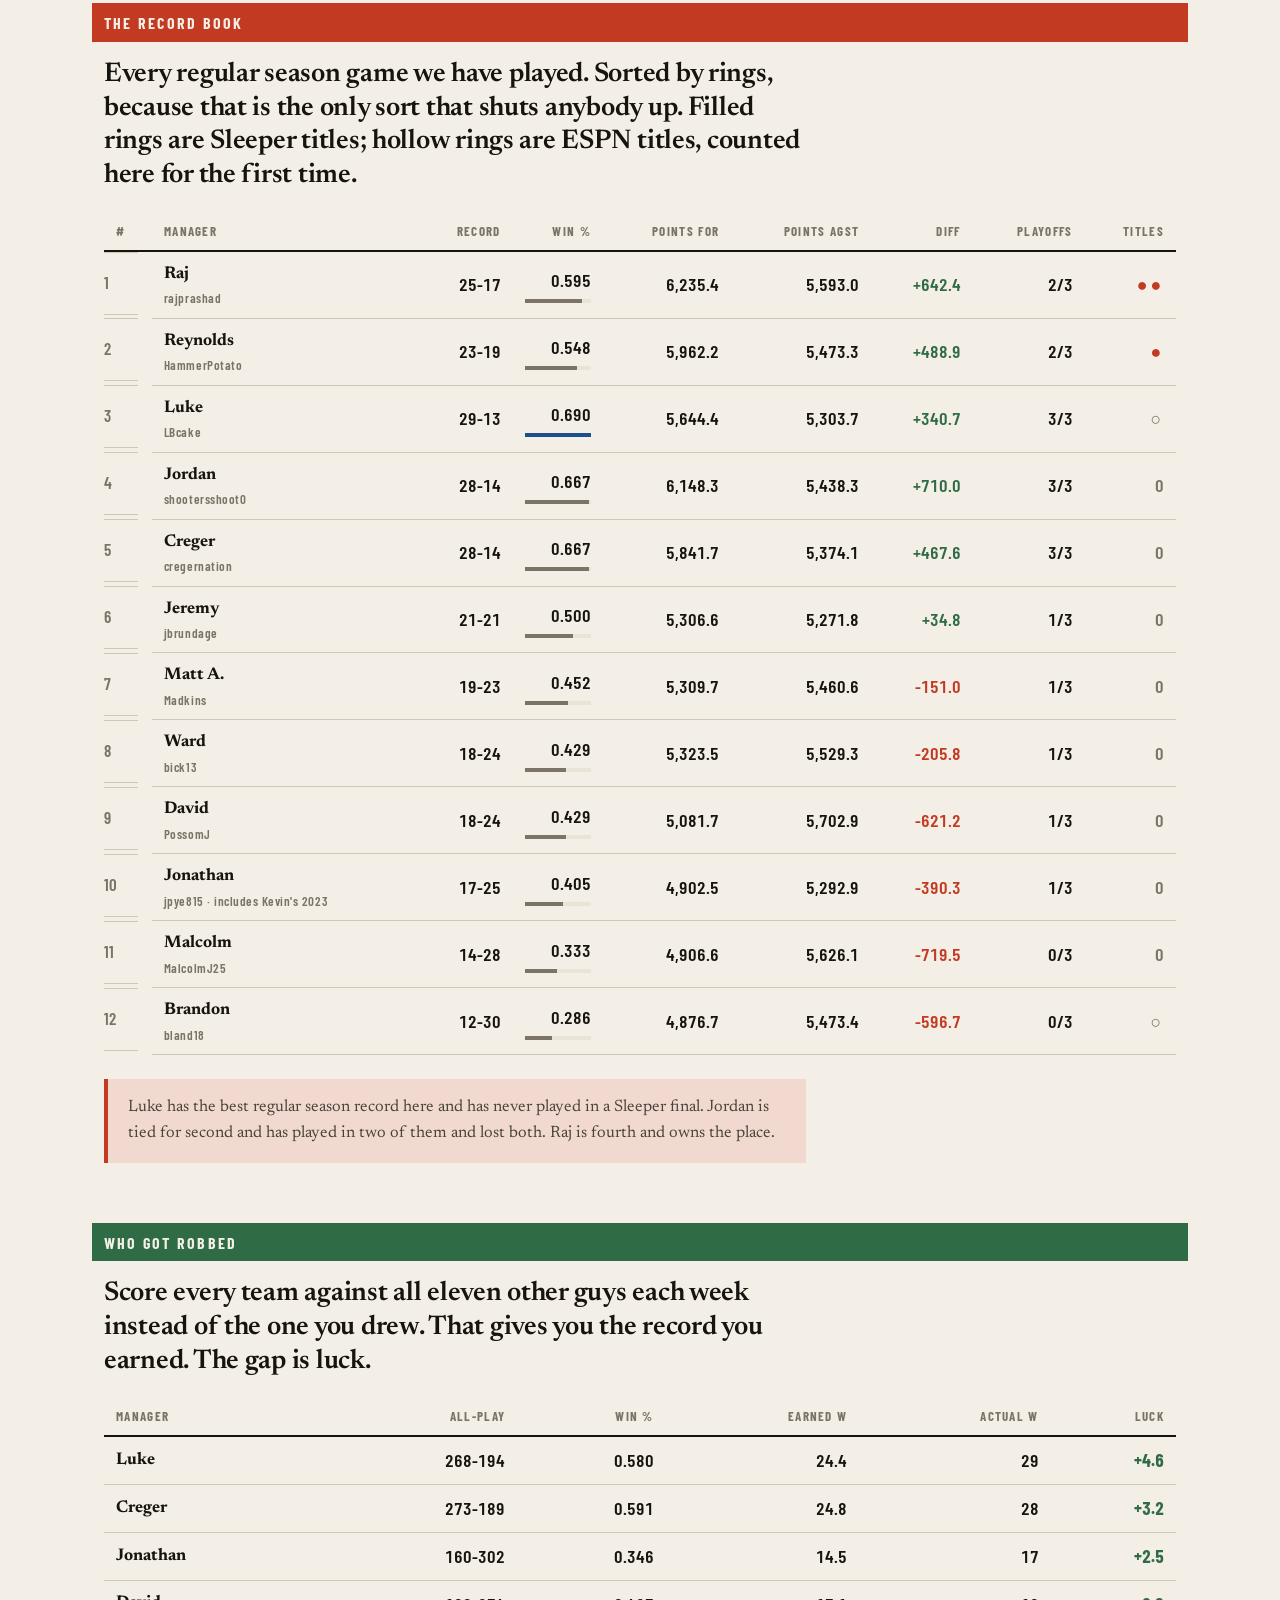
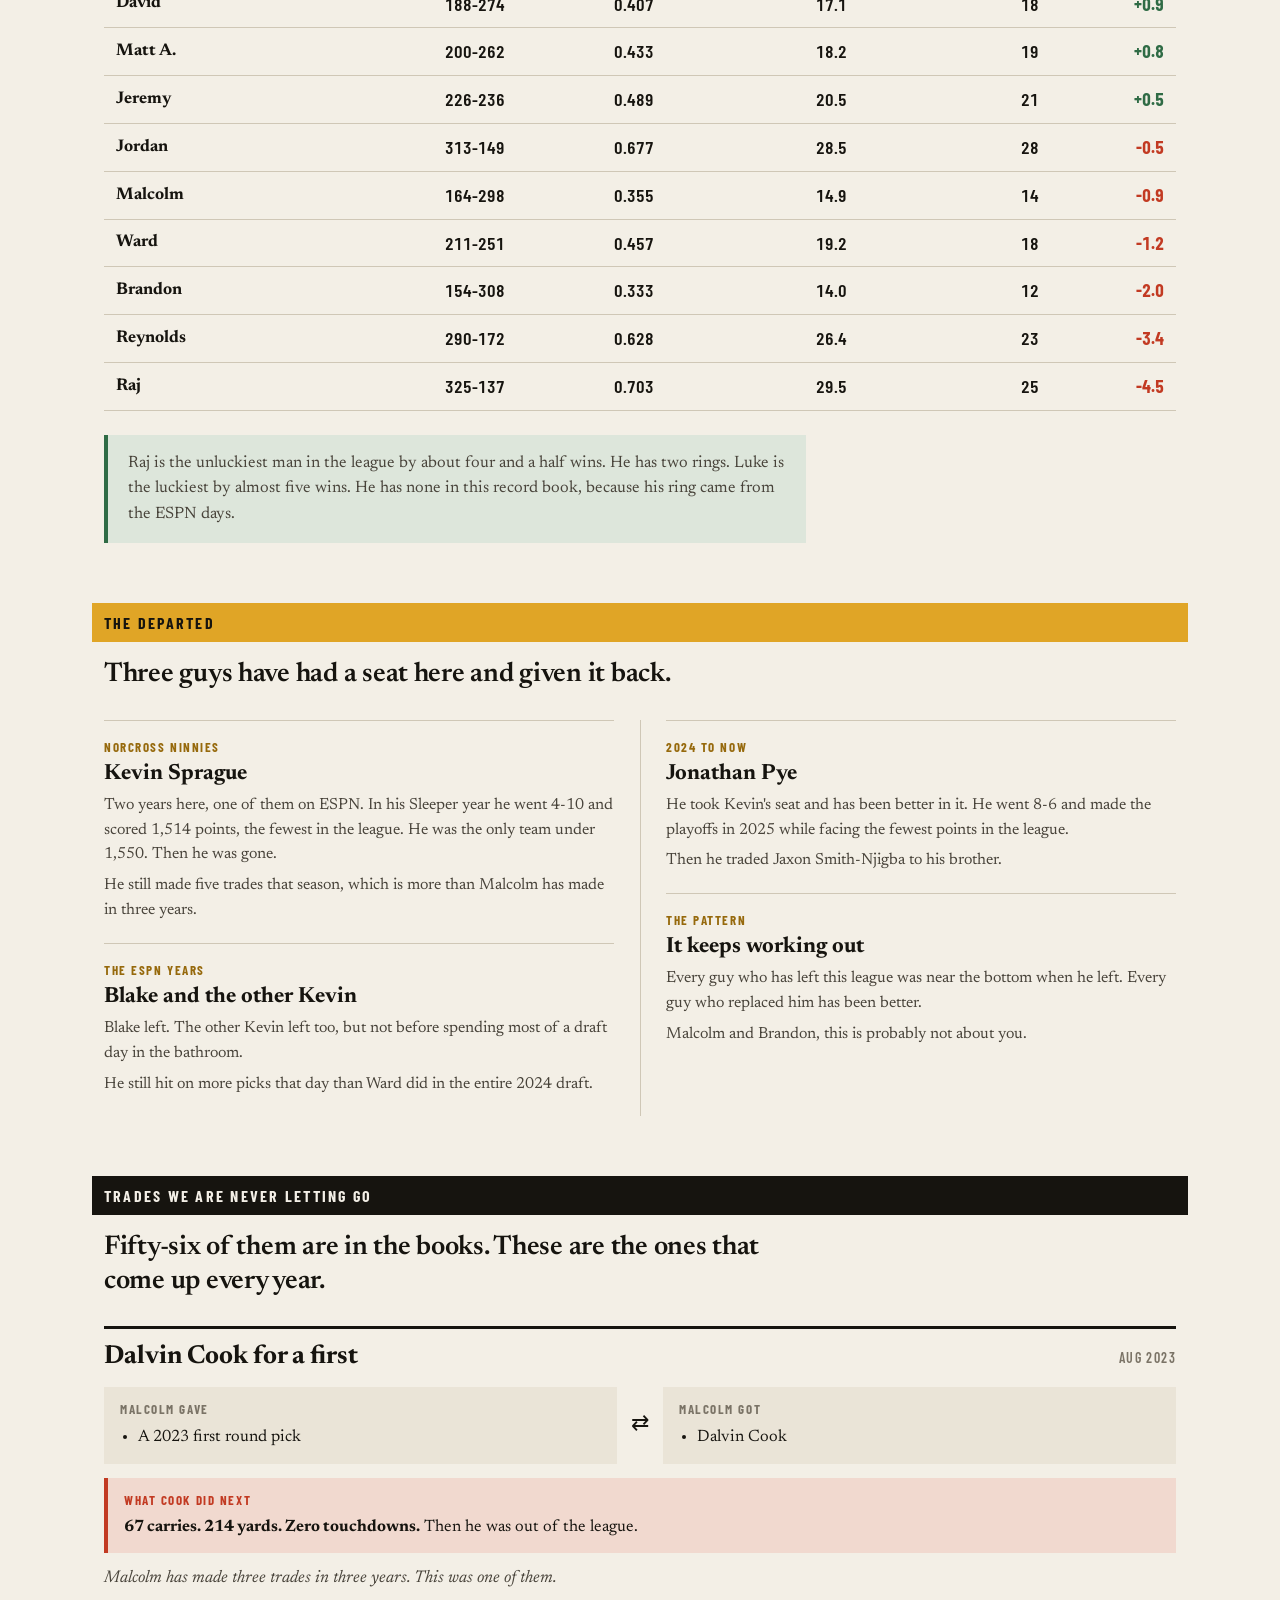
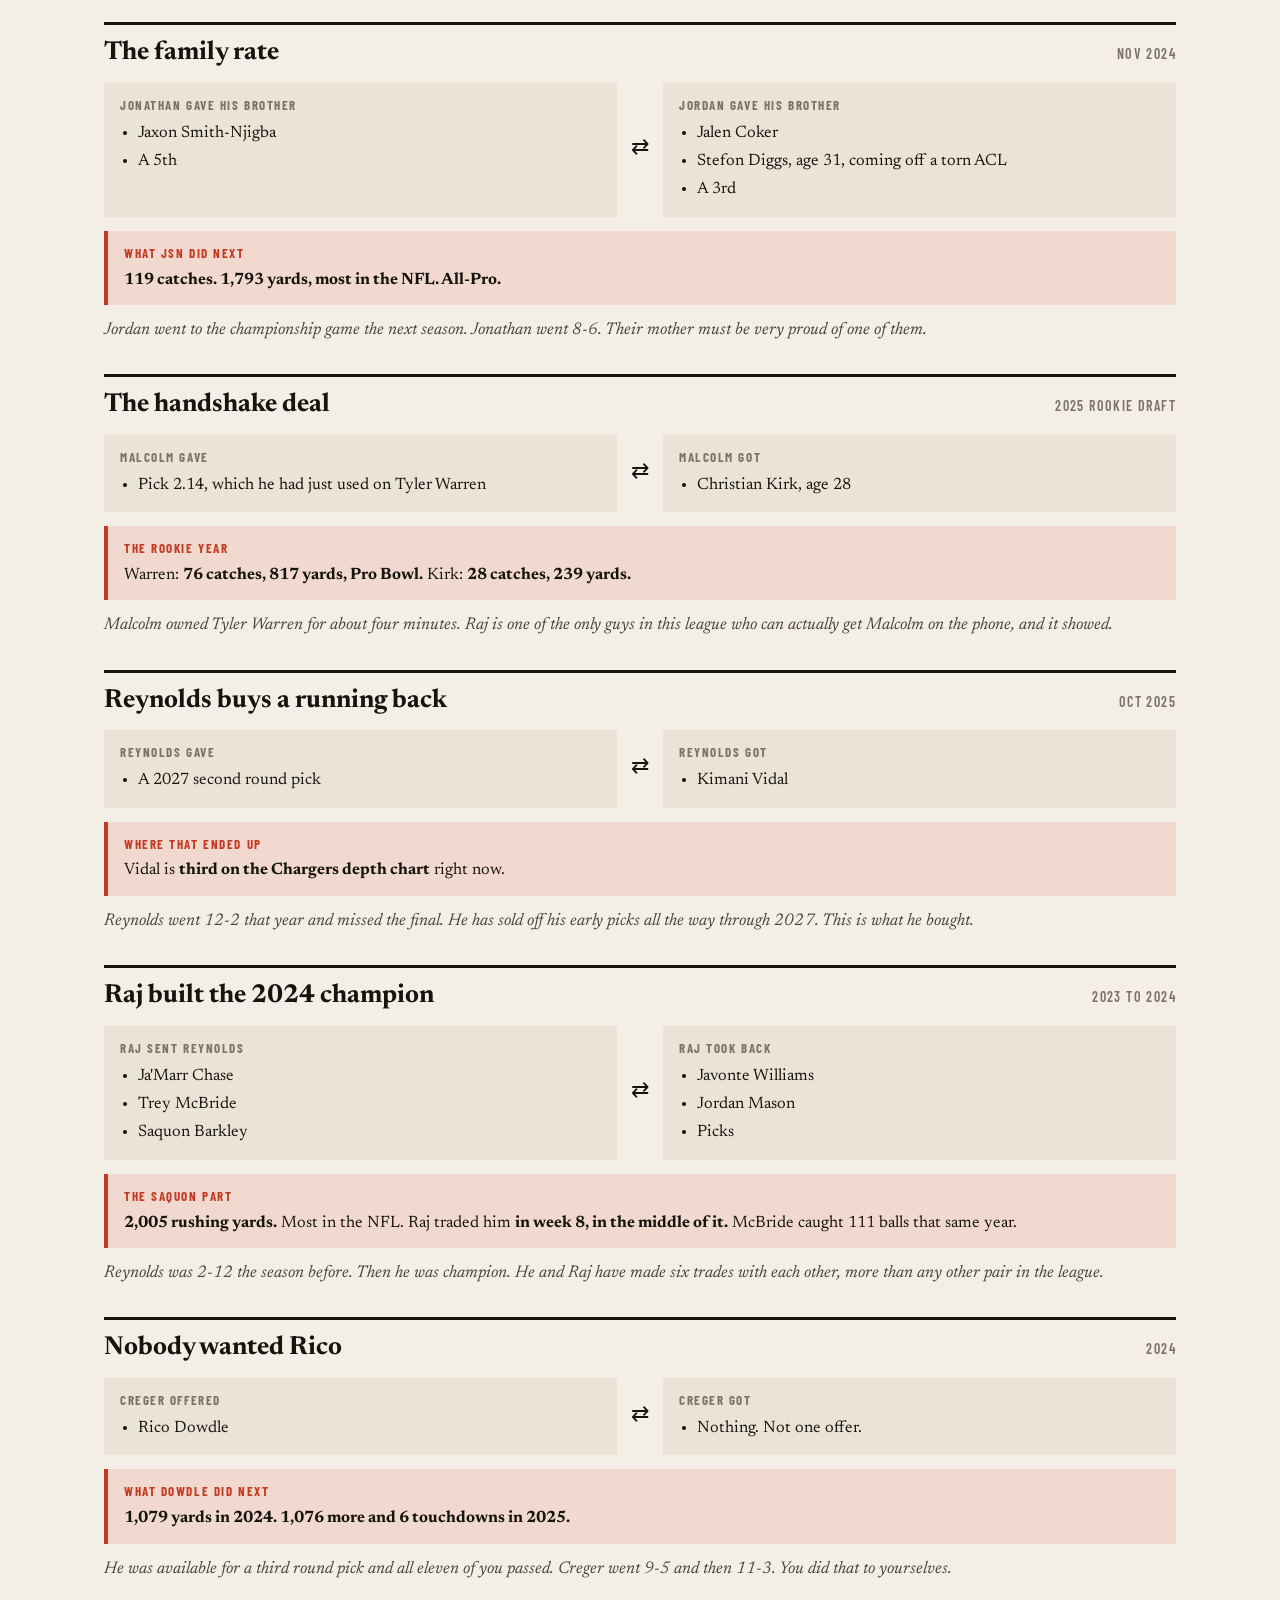
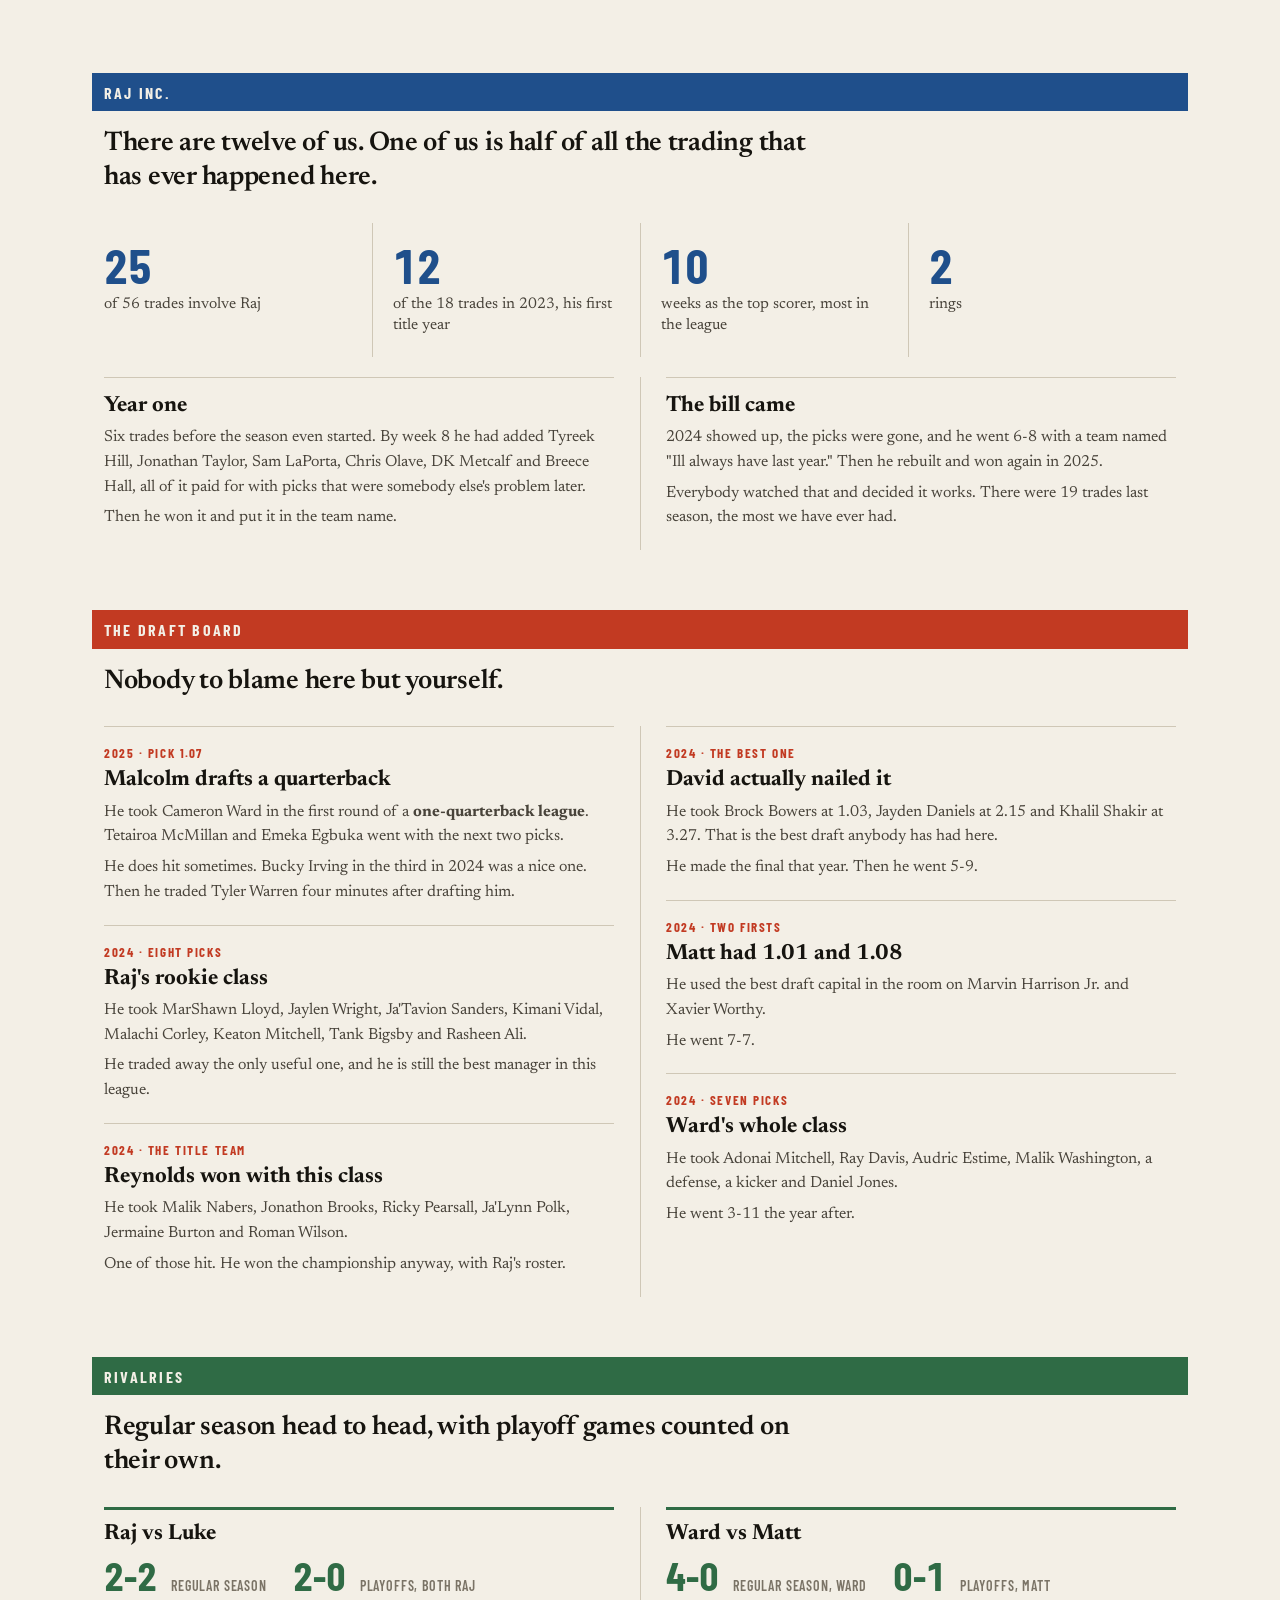
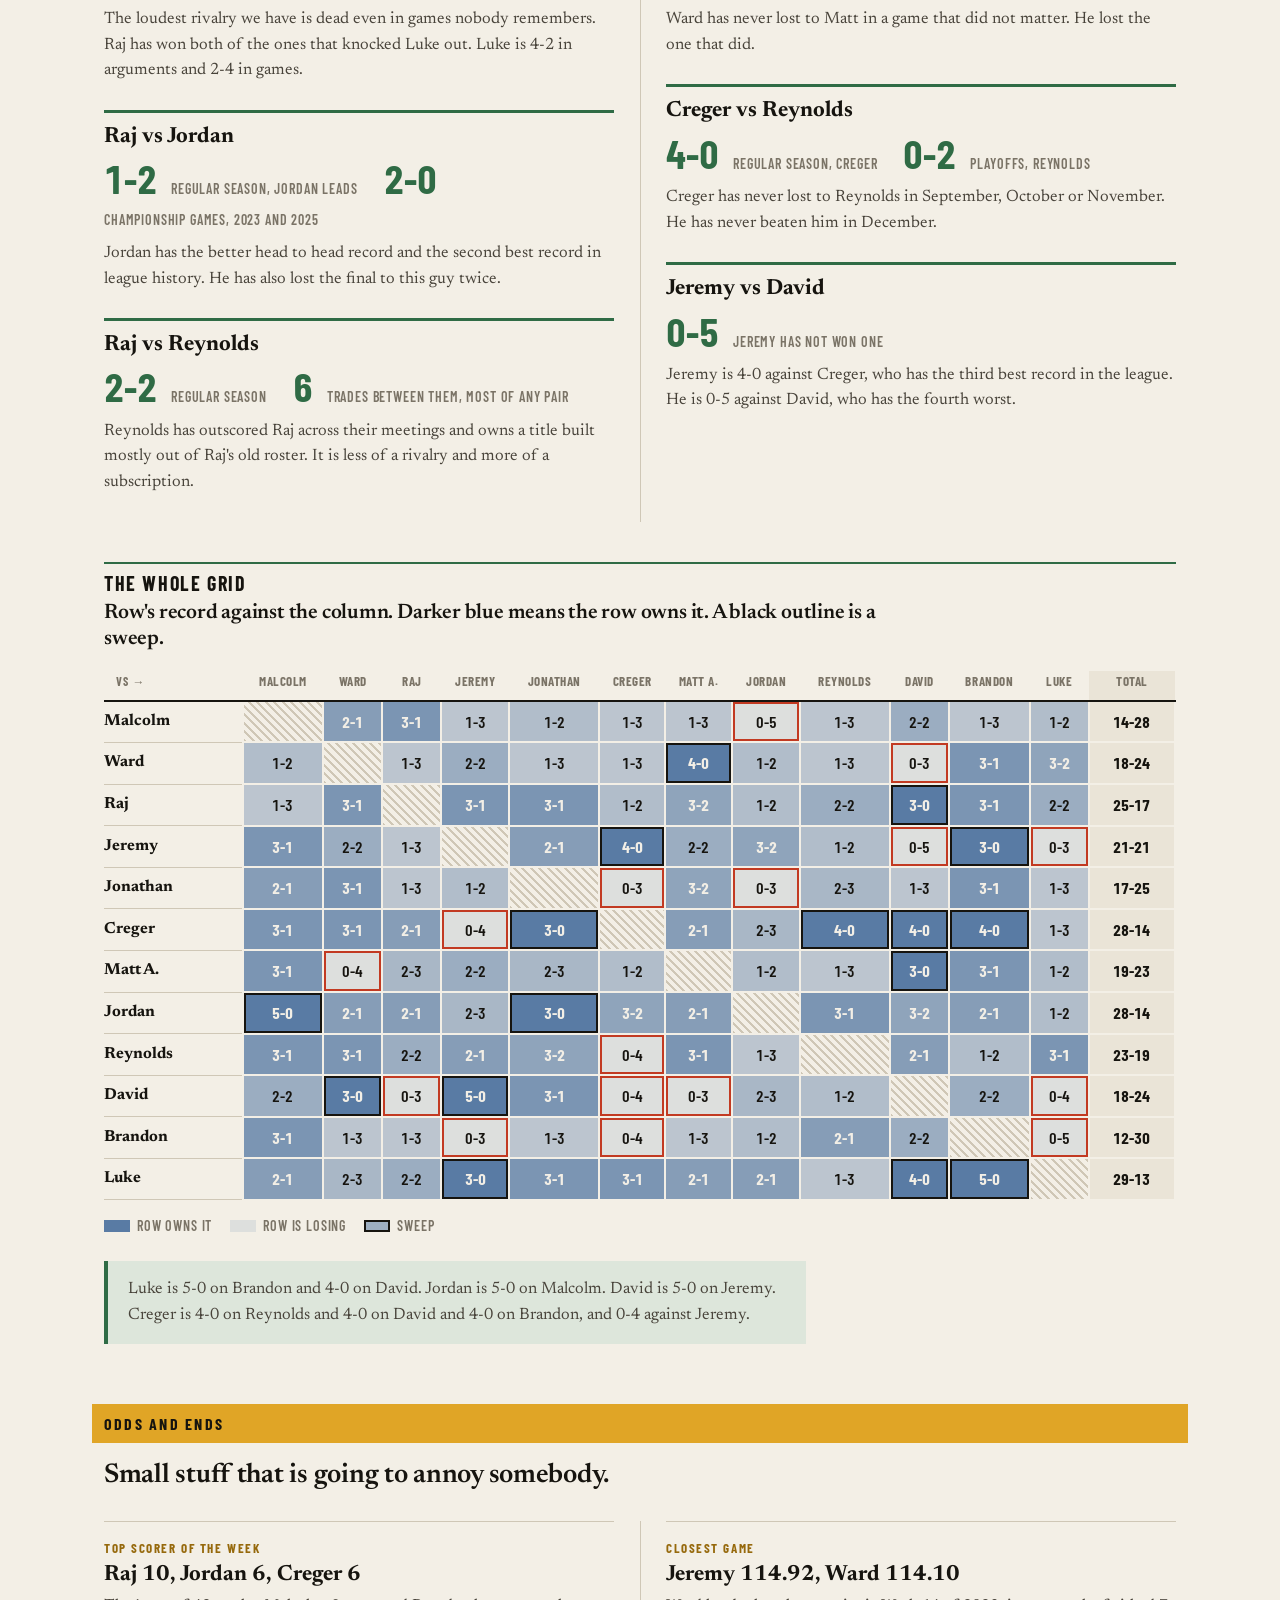
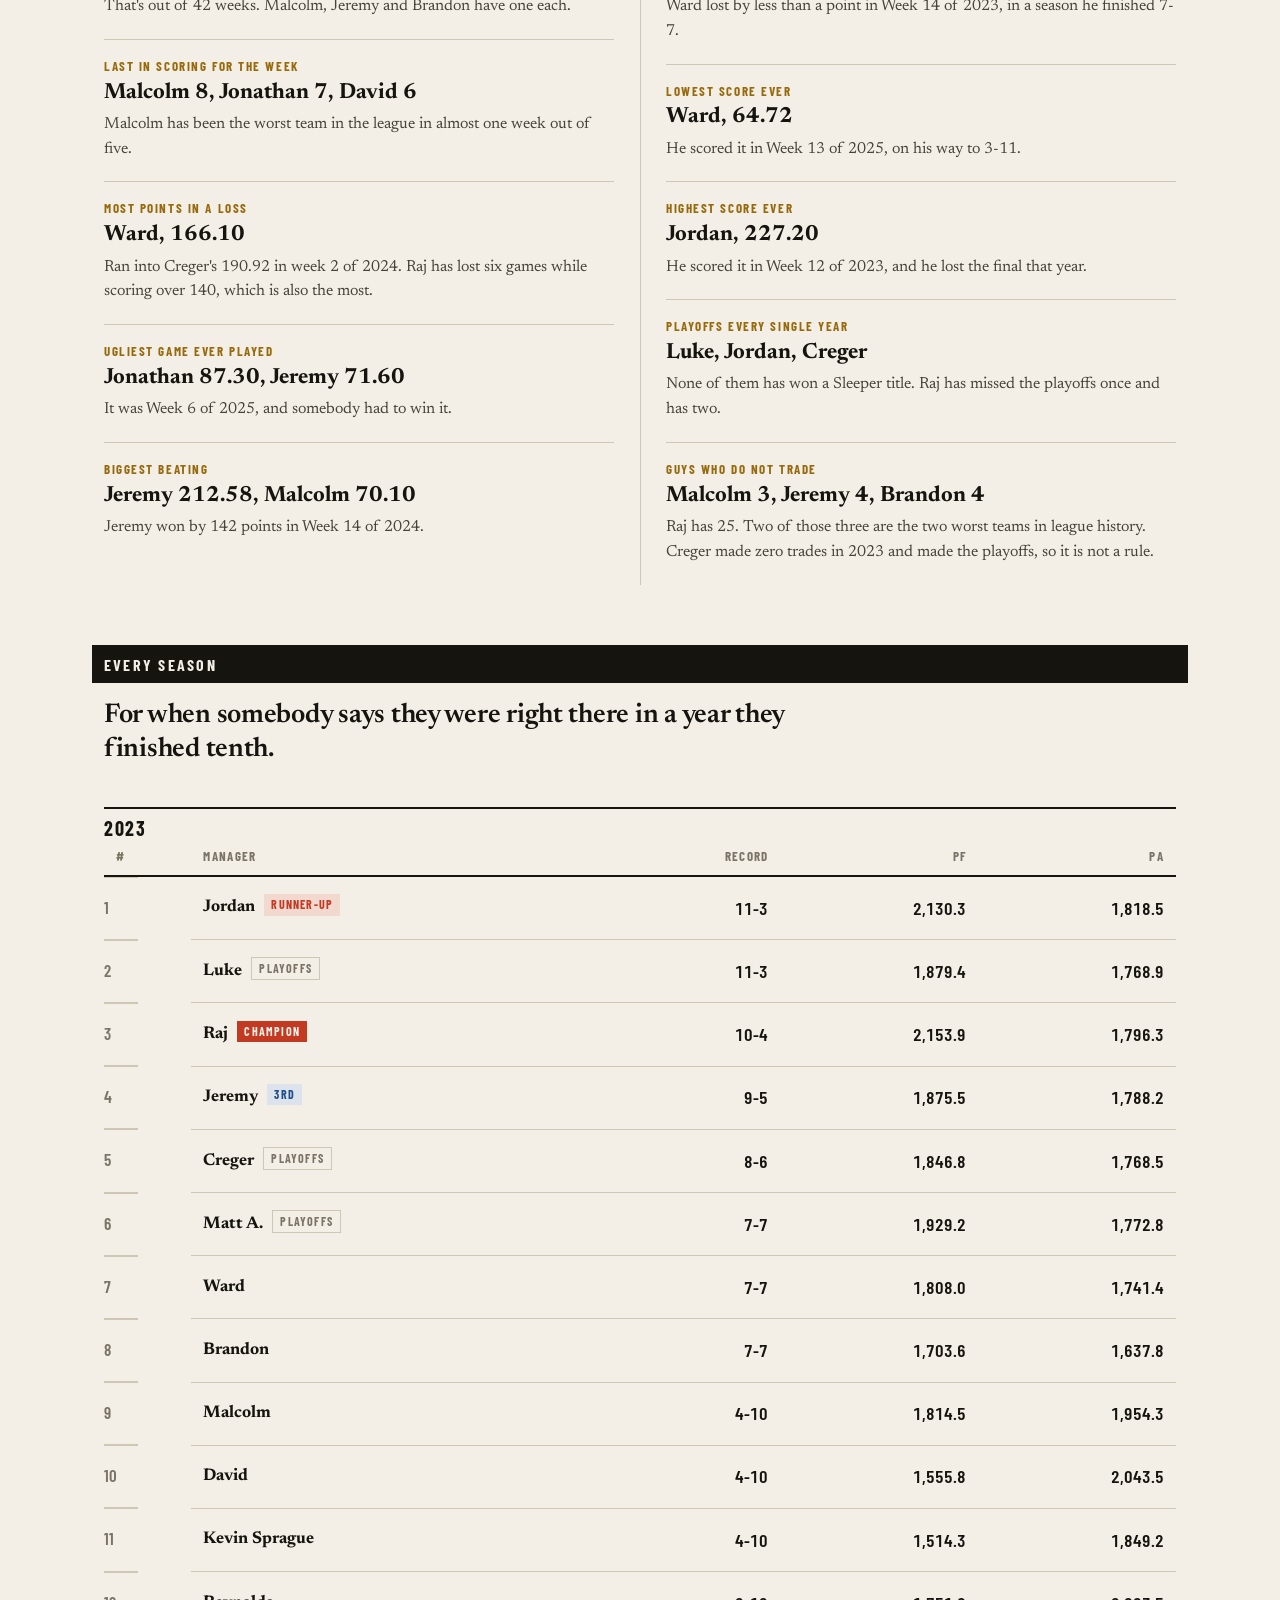
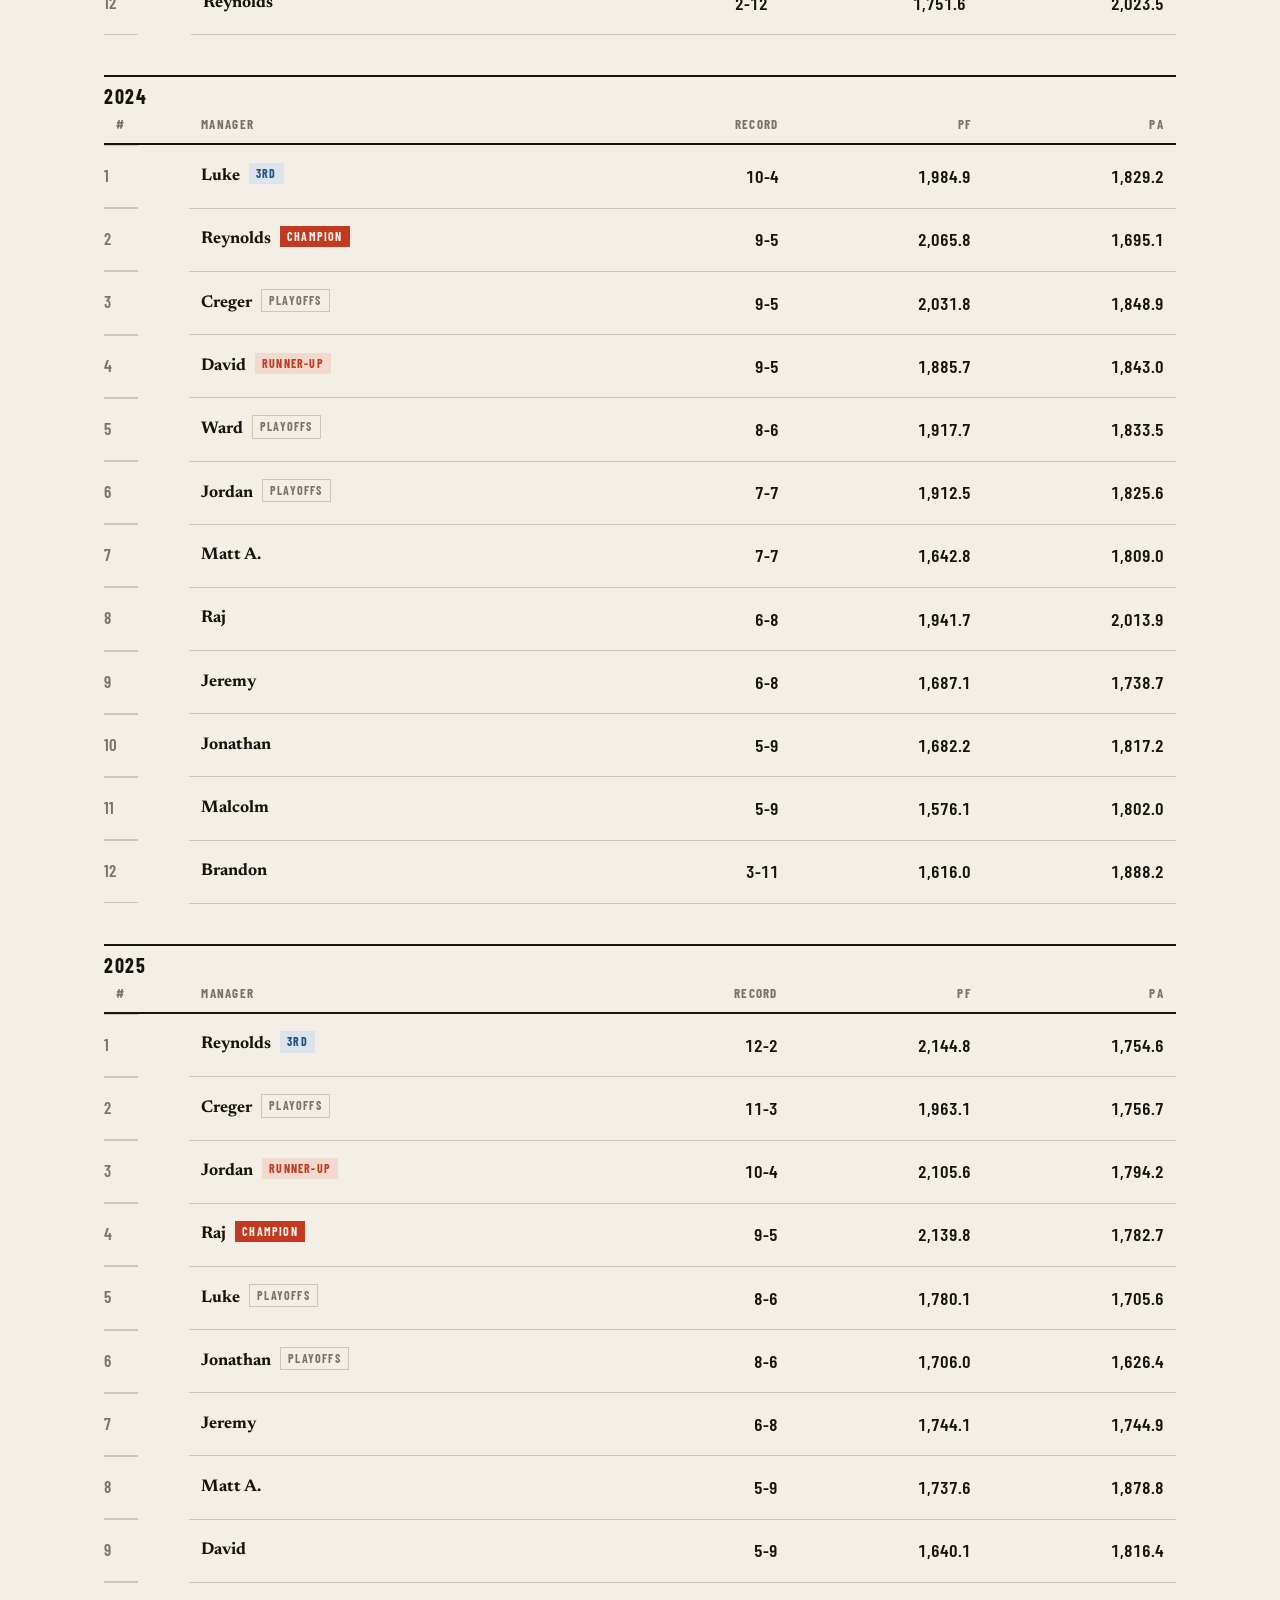
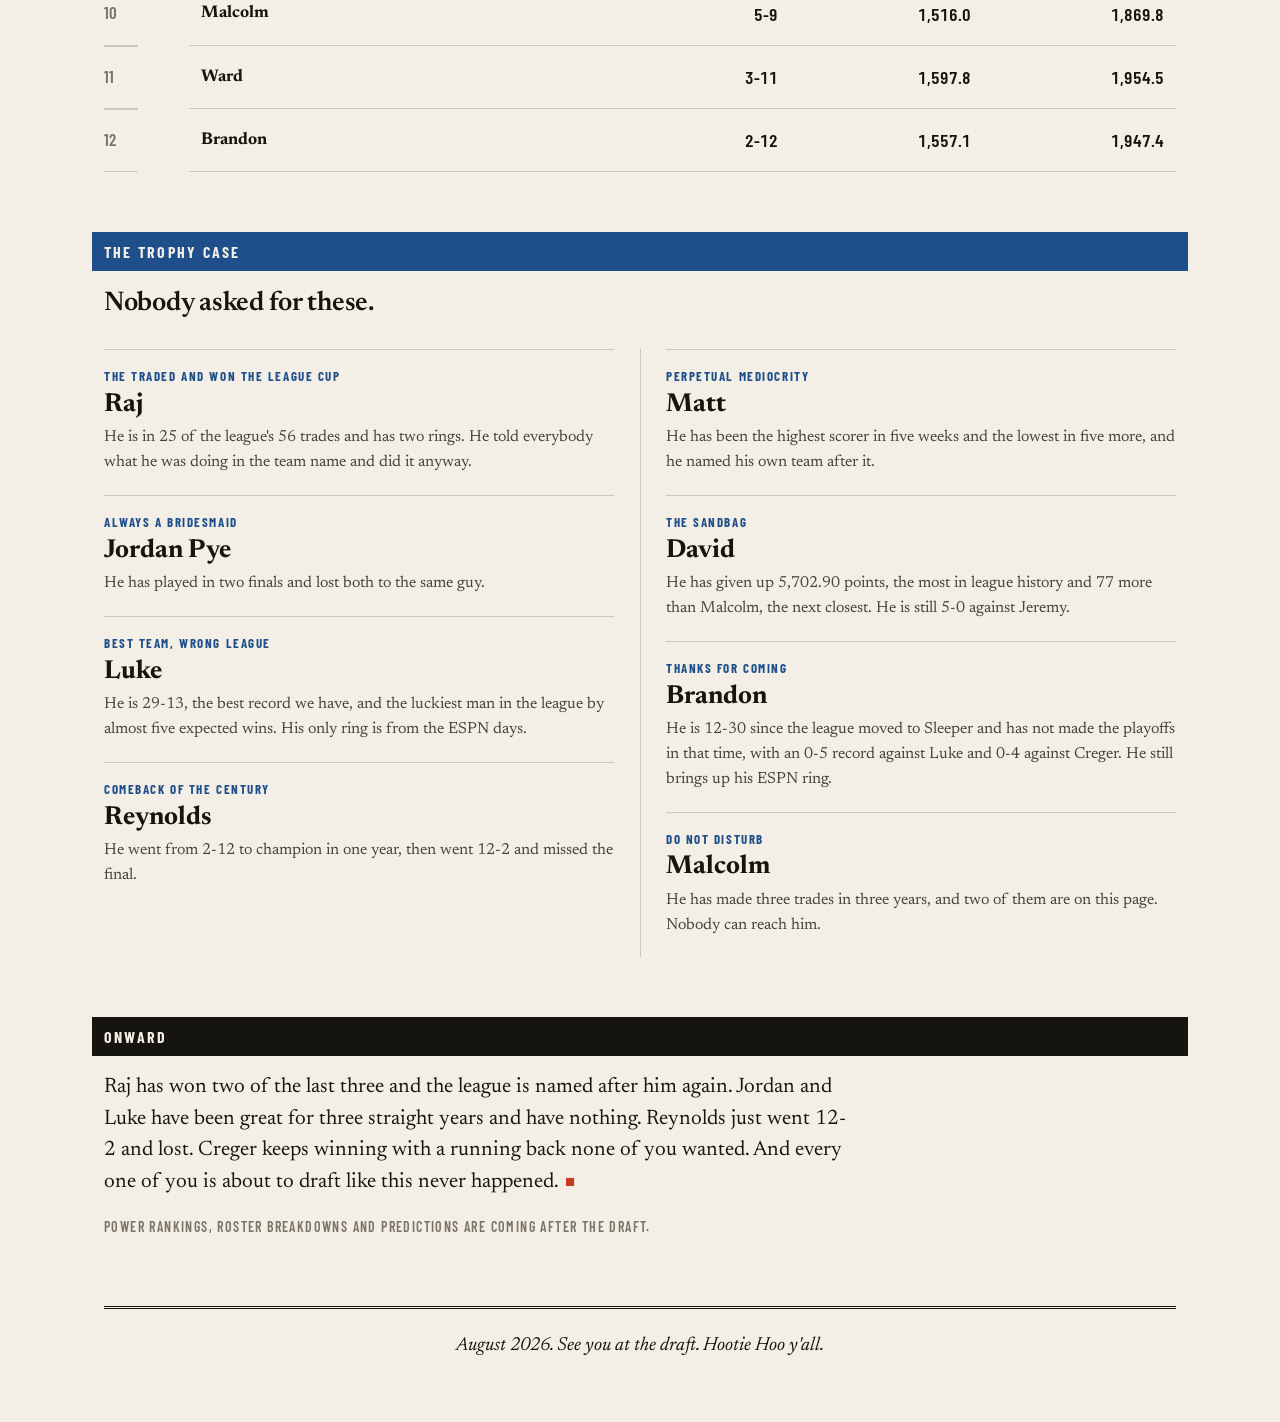
==== commit ff7b022d: "Add Week 5 Recap with Ward analysis, and link it in the nav on every page Co-Authored-By: Claude Opu" ====
--- a/index.html
+++ b/index.html
@@ -18,6 +18,7 @@
   <a href="week-2-recap.html">Week 2 Recap</a>
   <a href="week-3-recap.html">Week 3 Recap</a>
   <a href="week-4-recap.html">Week 4 Recap</a>
+  <a href="week-5-recap.html">Week 5 Recap</a>
 </div></nav>
 
 <!-- ============ MASTHEAD ============ -->
